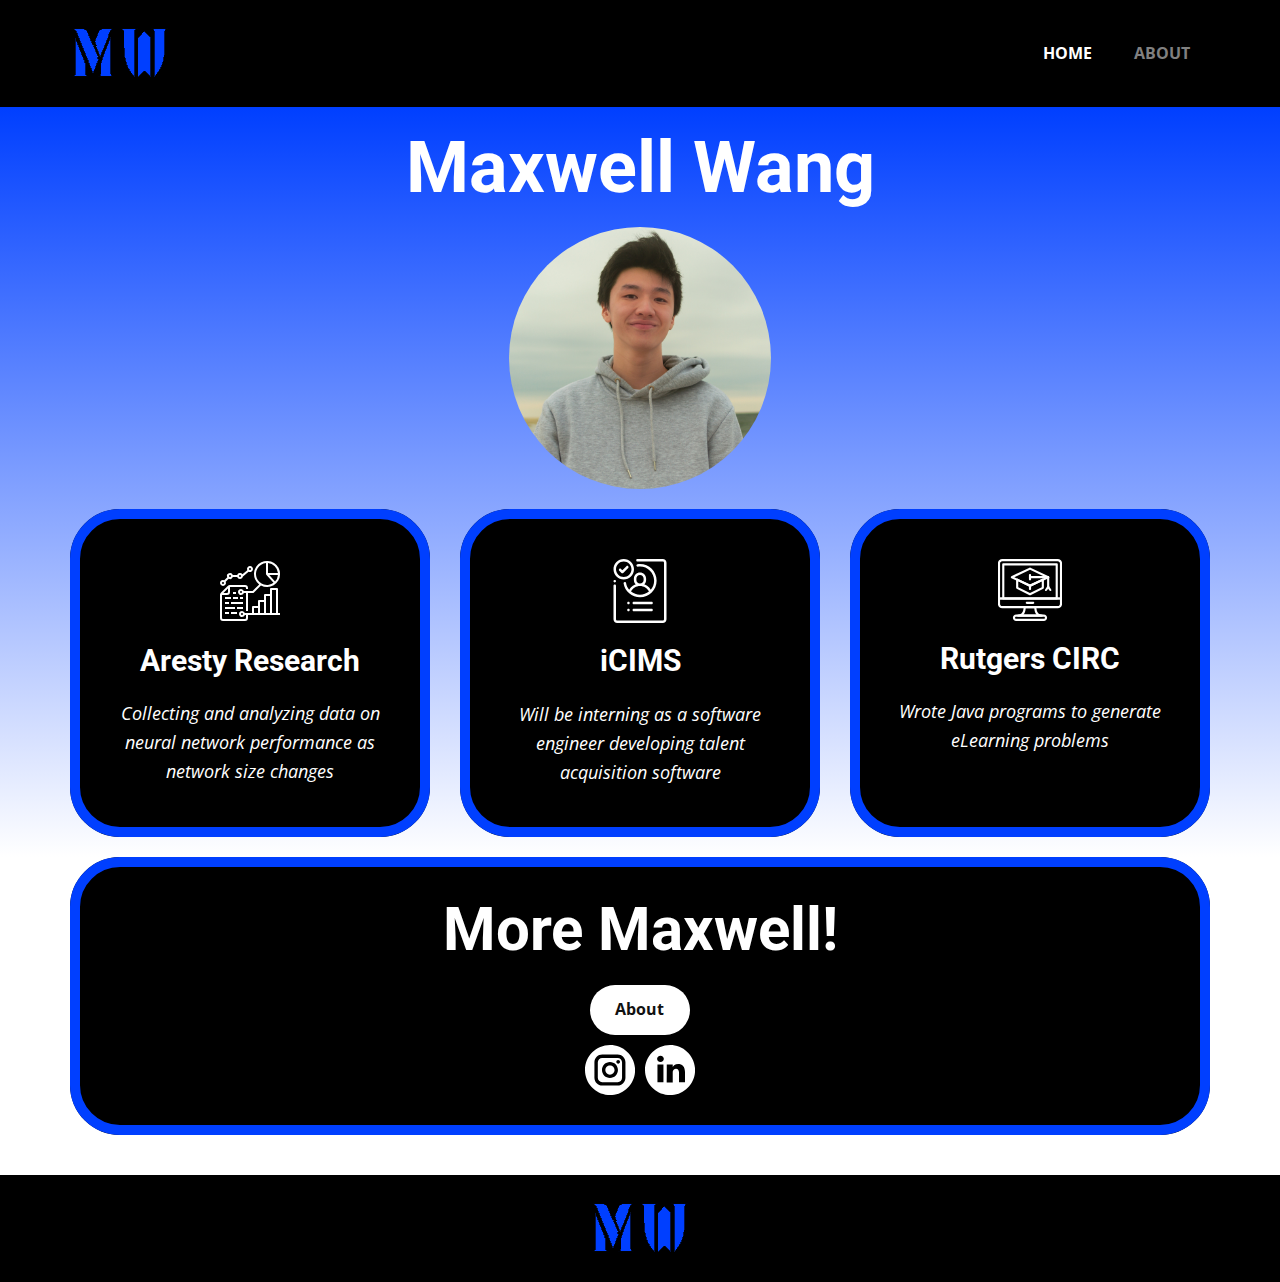
==== index.html @ 18ff1e0e "changed profile pic again" ====
<!DOCTYPE html>
<html style="font-size: 16px;">
  <head>
    <meta name="viewport" content="width=device-width, initial-scale=1.0">
    <meta charset="utf-8">
    <meta name="keywords" content="Maxwell Wang">
    <meta name="description" content="">
    <meta name="page_type" content="np-template-header-footer-from-plugin">
    <title>Maxwell Wang</title>
    <link rel="stylesheet" href="nicepage.css" media="screen">
<link rel="stylesheet" href="Maxwell-Wang.css" media="screen">
    <script class="u-script" type="text/javascript" src="jquery.js" defer=""></script>
    <script class="u-script" type="text/javascript" src="nicepage.js" defer=""></script>
    <meta name="generator" content="Nicepage 2.30.1, nicepage.com">
    <link id="u-theme-google-font" rel="stylesheet" href="https://fonts.googleapis.com/css?family=Roboto:100,100i,300,300i,400,400i,500,500i,700,700i,900,900i|Open+Sans:300,300i,400,400i,600,600i,700,700i,800,800i">
    
    
    
    <script type="application/ld+json">{
		"@context": "http://schema.org",
		"@type": "Organization",
		"name": "Site1",
		"url": "index.html"
}</script>
    <meta property="og:title" content="Maxwell Wang">
    <meta property="og:type" content="website">
    <meta name="theme-color" content="#478ac9">
    <link rel="canonical" href="index.html">
    <meta property="og:url" content="index.html">
  </head>
  <body data-home-page="Maxwell-Wang.html" data-home-page-title="Maxwell Wang" class="u-body"><header class="u-align-center-sm u-align-center-xs u-black u-clearfix u-header u-header" id="sec-0b38"><div class="u-clearfix u-sheet u-valign-middle u-sheet-1">
        <nav class="u-align-right u-menu u-menu-dropdown u-offcanvas u-menu-1">
          <div class="menu-collapse" style="font-size: 1rem; letter-spacing: 0px; text-transform: uppercase; font-weight: 700;">
            <a class="u-button-style u-custom-left-right-menu-spacing u-custom-padding-bottom u-custom-text-active-color u-custom-text-hover-color u-custom-top-bottom-menu-spacing u-nav-link u-text-custom-color-7" href="#">
              <svg class="u-svg-link" preserveAspectRatio="xMidYMin slice" viewBox="0 0 302 302" style=""><use xmlns:xlink="http://www.w3.org/1999/xlink" xlink:href="#svg-8a8f"></use></svg>
              <svg xmlns="http://www.w3.org/2000/svg" xmlns:xlink="http://www.w3.org/1999/xlink" version="1.1" id="svg-8a8f" x="0px" y="0px" viewBox="0 0 302 302" style="enable-background:new 0 0 302 302;" xml:space="preserve" class="u-svg-content"><g><rect y="36" width="302" height="30"></rect><rect y="236" width="302" height="30"></rect><rect y="136" width="302" height="30"></rect>
</g><g></g><g></g><g></g><g></g><g></g><g></g><g></g><g></g><g></g><g></g><g></g><g></g><g></g><g></g><g></g></svg>
            </a>
          </div>
          <div class="u-custom-menu u-nav-container">
            <ul class="u-nav u-spacing-2 u-unstyled u-nav-1"><li class="u-nav-item"><a class="u-button-style u-nav-link u-text-active-white u-text-custom-color-7 u-text-hover-white" href="Maxwell-Wang.html" style="padding: 10px 20px;">Home</a>
</li><li class="u-nav-item"><a class="u-button-style u-nav-link u-text-active-white u-text-custom-color-7 u-text-hover-white" style="padding: 10px 20px;" href="About.html">About</a>
</li></ul>
          </div>
          <div class="u-custom-menu u-nav-container-collapse">
            <div class="u-align-center u-black u-container-style u-inner-container-layout u-opacity u-opacity-95 u-sidenav">
              <div class="u-sidenav-overflow">
                <div class="u-menu-close"></div>
                <ul class="u-align-center u-nav u-popupmenu-items u-unstyled u-nav-2"><li class="u-nav-item"><a class="u-button-style u-nav-link" href="Maxwell-Wang.html" style="padding: 10px 20px;">Home</a>
</li><li class="u-nav-item"><a class="u-button-style u-nav-link" style="padding: 10px 20px;" href="About.html">About</a>
</li></ul>
              </div>
            </div>
            <div class="u-black u-menu-overlay u-opacity u-opacity-70"></div>
          </div>
        </nav>
        <img src="images/logo1.png" alt="" class="u-image u-image-default u-image-1" data-image-width="101" data-image-height="57" data-href="Maxwell-Wang.html" data-page-id="438501479">
      </div></header>
    <section class="u-align-center u-clearfix u-gradient u-section-1" id="carousel_89dc">
      <div class="u-clearfix u-sheet u-sheet-1">
        <h1 class="u-text u-title u-text-1">Maxwell Wang</h1>
        <div alt="" class="u-image u-image-circle u-image-1"></div>
        <div class="u-clearfix u-expanded-width u-gutter-30 u-layout-wrap u-layout-wrap-1">
          <div class="u-layout">
            <div class="u-layout-row">
              <div class="u-black u-container-style u-layout-cell u-left-cell u-radius-50 u-shape-round u-size-20 u-layout-cell-1">
                <div class="u-border-10 u-border-custom-color-1 u-container-layout u-valign-top u-container-layout-1"><span class="u-icon u-icon-circle u-text-body-alt-color u-icon-1"><svg class="u-svg-link" preserveAspectRatio="xMidYMin slice" viewBox="0 0 512 512" style=""><use xmlns:xlink="http://www.w3.org/1999/xlink" xlink:href="#svg-a44e"></use></svg><svg xmlns="http://www.w3.org/2000/svg" xmlns:xlink="http://www.w3.org/1999/xlink" version="1.1" xml:space="preserve" class="u-svg-content" viewBox="0 0 512 512" id="svg-a44e"><path d="m120 264h24v16h-24z"></path><path d="m176 304h24v16h-24z"></path><path d="m120 304h40v16h-40z"></path><path d="m56 304h48v16h-48z"></path><path d="m104 344h96v16h-96z"></path><path d="m56 344h32v16h-32z"></path><path d="m152 384h48v16h-48z"></path><path d="m56 384h80v16h-80z"></path><path d="m104 424h48v16h-48z"></path><path d="m56 424h32v16h-32z"></path><path d="m480 240a8.00008 8.00008 0 0 0 -8-8h-48a8.00008 8.00008 0 0 0 -8 8v40h-40a8.00008 8.00008 0 0 0 -8 8v40h-40a8.00008 8.00008 0 0 0 -8 8v40h-40a8.00008 8.00008 0 0 0 -8 8v48h-57.37622a24 24 0 1 0 0 16h9.37622v24a8.00917 8.00917 0 0 1 -8 8h-176a8.00917 8.00917 0 0 1 -8-8v-184h40a24.0275 24.0275 0 0 0 24-24v-40h120a8.00917 8.00917 0 0 1 8 8v8h16v-8a24.0275 24.0275 0 0 0 -24-24h-121.37305a23.84385 23.84385 0 0 0 -16.9707 7.02979l-54.62695 54.627a23.84254 23.84254 0 0 0 -7.0293 16.97065v185.37256a24.0275 24.0275 0 0 0 24 24h176a24.0275 24.0275 0 0 0 24-24v-24h256v-16h-16zm-400-4.686v28.686a8.00917 8.00917 0 0 1 -8 8h-28.686zm112 212.686a8 8 0 1 1 8-8 8.00917 8.00917 0 0 1 -8 8zm96-56h32v40h-32zm48-48h32v88h-32zm48-48h32v136h-32zm48 136v-184h32v184z"></path><path d="m40 216a23.99448 23.99448 0 0 0 21.65479-34.3407l24.00439-24.00464a23.9887 23.9887 0 0 0 32.9646-13.65466h34.75244a23.99529 23.99529 0 0 0 46.29028-4.03479l45.179-38.72473a24.00054 24.00054 0 1 0 -10.88281-11.745l-38.27324 32.80552a23.98335 23.98335 0 0 0 -42.31323 5.699h-34.75244a23.99718 23.99718 0 1 0 -44.27857 18.3407l-24.00439 24.00464a23.99872 23.99872 0 1 0 -10.34082 45.65466zm216-144a8 8 0 1 1 -8 8 8.00917 8.00917 0 0 1 8-8zm-80 56a8 8 0 1 1 -8 8 8.00917 8.00917 0 0 1 8-8zm-80 0a8 8 0 1 1 -8 8 8.00917 8.00917 0 0 1 8-8zm-56 56a8 8 0 1 1 -8 8 8.00917 8.00917 0 0 1 8-8z"></path><path d="m329.56543 203.12067-52.87891 52.87933h-70.06274a24 24 0 1 0 0 16h17.37622v144h16v-144h40a8.00076 8.00076 0 0 0 5.65723-2.34326l57.73777-57.73774a104.28417 104.28417 0 1 0 -13.82959-8.79828zm-145.56543 68.87933a8 8 0 1 1 8-8 8.00917 8.00917 0 0 1 -8 8zm272.17041-91.85022-46.35547-52.14978h69.81738a87.7058 87.7058 0 0 1 -23.46191 52.14978zm23.46191-68.14978h-79.63232v-79.63251a88.14413 88.14413 0 0 1 79.63232 79.63251zm-95.63232-79.63251v87.63251a7.95881 7.95881 0 0 0 2.02734 5.30908l-.00683.00586 58.19726 65.47211a87.98307 87.98307 0 1 1 -60.21777-158.41956z"></path></svg></span>
                  <h3 class="u-align-center u-text u-text-body-alt-color u-text-2">Aresty Research</h3>
                  <p class="u-align-center u-text u-text-body-alt-color u-text-3">Collecting and analyzing data on neural network performance as network size changes</p>
                </div>
              </div>
              <div class="u-black u-container-style u-layout-cell u-radius-50 u-shape-round u-size-20 u-layout-cell-2">
                <div class="u-border-10 u-border-custom-color-1 u-container-layout u-valign-top u-container-layout-2"><span class="u-icon u-icon-circle u-icon-2"><svg class="u-svg-link" preserveAspectRatio="xMidYMin slice" viewBox="0 0 512 512" style=""><use xmlns:xlink="http://www.w3.org/1999/xlink" xlink:href="#svg-0026"></use></svg><svg xmlns="http://www.w3.org/2000/svg" xmlns:xlink="http://www.w3.org/1999/xlink" version="1.1" xml:space="preserve" class="u-svg-content" viewBox="0 0 512 512" x="0px" y="0px" id="svg-0026" style="enable-background:new 0 0 512 512;"><g><g><path d="M61.069,169.93C59.21,168.069,56.63,167,54,167s-5.209,1.07-7.07,2.93C45.069,171.79,44,174.37,44,177    s1.069,5.21,2.93,7.069C48.79,185.93,51.37,187,54,187s5.21-1.07,7.069-2.931C62.93,182.21,64,179.63,64,177    S62.93,171.79,61.069,169.93z"></path>
</g>
</g><g><g><path d="M438,0H235.667c-5.522,0-10,4.478-10,10s4.478,10,10,10H438c5.514,0,10,4.486,10,10v452c0,5.514-4.486,10-10,10H74    c-5.514,0-10-4.486-10-10V214.333c0-5.522-4.478-10-10-10s-10,4.478-10,10V482c0,16.542,13.458,30,30,30h364    c16.542,0,30-13.458,30-30V30C468,13.458,454.542,0,438,0z"></path>
</g>
</g><g><g><path d="M256,40c-6.804,0-13.642,0.52-20.324,1.544c-5.459,0.838-9.206,5.941-8.369,11.4c0.837,5.459,5.943,9.201,11.4,8.369    C244.39,60.441,250.208,60,256,60c62.309,0,113.001,50.692,113.001,113.001c0,27.67-10.002,53.043-26.574,72.71    c-7.333-12.61-17.349-23.487-29.506-31.924c-7.095-4.924-14.718-8.854-22.698-11.763c9.108-8.903,14.777-21.31,14.777-35.022    v-9.75c0-27.02-21.981-49.001-49-49.001c-27.019,0-49,21.981-49,49.001v9.75c0,13.712,5.668,26.119,14.777,35.022    c-7.979,2.909-15.602,6.839-22.698,11.763c-12.215,8.478-22.271,19.416-29.613,32.102c-12.627-15.005-21.453-33.461-24.906-54.05    c-0.913-5.445-6.074-9.119-11.516-8.208c-5.447,0.913-9.122,6.069-8.209,11.516c5.142,30.66,21.059,58.724,44.82,79.021    c24.031,20.529,54.696,31.835,86.344,31.835c73.337,0,133.001-59.664,133.001-133.001S329.337,40,256,40z M227,157.251    c0-15.991,13.01-29.001,29-29.001s29,13.01,29,29.001v9.75c0,15.99-13.01,29-29,29s-29-13.01-29-29V157.251z M256,286.002    c-27.074,0-52.104-9.454-71.694-25.482c13.428-27.252,40.879-44.519,71.694-44.519c30.751,0,58.15,17.196,71.608,44.349    C308.101,276.371,283.154,286.002,256,286.002z"></path>
</g>
</g><g><g><path d="M348.357,398.002h-142c-5.522,0-10,4.478-10,10c0,5.522,4.478,10,10,10h142c5.523,0,10-4.478,10-10    C358.357,402.48,353.879,398.002,348.357,398.002z"></path>
</g>
</g><g><g><path d="M170.71,344.93c-1.86-1.861-4.44-2.93-7.07-2.93s-5.21,1.07-7.07,2.93s-2.93,4.44-2.93,7.07    c0,2.639,1.071,5.21,2.93,7.069c1.86,1.861,4.44,2.931,7.07,2.931s5.21-1.07,7.07-2.931c1.87-1.859,2.93-4.439,2.93-7.069    S172.58,346.79,170.71,344.93z"></path>
</g>
</g><g><g><path d="M170.71,400.93c-1.86-1.861-4.43-2.93-7.07-2.93c-2.63,0-5.21,1.07-7.07,2.93s-2.93,4.44-2.93,7.07    c0,2.639,1.071,5.21,2.93,7.069c1.86,1.861,4.44,2.931,7.07,2.931s5.21-1.07,7.07-2.931c1.87-1.859,2.93-4.429,2.93-7.069    C173.64,405.37,172.58,402.79,170.71,400.93z"></path>
</g>
</g><g><g><path d="M348.357,342.002h-142c-5.522,0-10,4.478-10,10c0,5.522,4.478,10,10,10h142c5.523,0,10-4.478,10-10    C358.357,346.48,353.879,342.002,348.357,342.002z"></path>
</g>
</g><g><g><path d="M161.626,57.629c-3.907-3.904-10.237-3.904-14.143,0l-32.566,32.566l-11.129-11.129c-3.907-3.904-10.237-3.904-14.143,0    c-3.905,3.906-3.905,10.238,0,14.143l18.2,18.2c1.953,1.952,4.511,2.929,7.071,2.929s5.118-0.977,7.072-2.928l39.638-39.638    C165.531,67.866,165.531,61.534,161.626,57.629z"></path>
</g>
</g><g><g><path d="M126,0C80.785,0,44,36.785,44,82c0,45.215,36.785,82,82,82c45.215,0,82-36.785,82-82C208,36.785,171.215,0,126,0z     M126,144c-34.187,0-62-27.813-62-62s27.813-62,62-62s62,27.813,62,62S160.187,144,126,144z"></path>
</g>
</g></svg></span>
                  <h3 class="u-align-center u-text u-text-body-alt-color u-text-4">iCIMS</h3>
                  <p class="u-align-center u-text u-text-body-alt-color u-text-5">Will be interning as a software engineer developing talent acquisition software</p>
                </div>
              </div>
              <div class="u-align-center u-black u-container-style u-layout-cell u-radius-50 u-right-cell u-shape-round u-size-20 u-layout-cell-3">
                <div class="u-border-10 u-border-custom-color-1 u-container-layout u-valign-top u-container-layout-3"><span class="u-icon u-icon-circle u-icon-3"><svg class="u-svg-link" preserveAspectRatio="xMidYMin slice" viewBox="0 0 60 58" style=""><use xmlns:xlink="http://www.w3.org/1999/xlink" xlink:href="#svg-484a"></use></svg><svg xmlns="http://www.w3.org/2000/svg" xmlns:xlink="http://www.w3.org/1999/xlink" version="1.1" xml:space="preserve" class="u-svg-content" viewBox="0 0 60 58" id="svg-484a"><path d="m30 26c-.146 0-.291-.032-.426-.095l-17-8c-.35-.165-.574-.518-.574-.905s.224-.74.574-.905l17-8c.27-.127.582-.127.852 0l17 8c.35.165.574.518.574.905s-.224.74-.574.905l-17 8c-.135.063-.28.095-.426.095zm-14.651-9 14.651 6.895 14.651-6.895-14.651-6.895z"></path><path d="m30 34c-.153 0-.307-.035-.447-.105l-12-6c-.339-.17-.553-.516-.553-.895v-7.647c0-.342.175-.661.464-.844.289-.184.652-.205.961-.061l11.575 5.447 11.574-5.447c.31-.145.673-.123.961.061.29.183.465.502.465.844v7.647c0 .379-.214.725-.553.895l-12 6c-.14.07-.294.105-.447.105zm-11-7.618 11 5.5 11-5.5v-5.453l-10.574 4.976c-.27.127-.582.127-.852 0l-10.574-4.976z"></path><path d="m47 18h-17c-.552 0-1-.448-1-1s.448-1 1-1h17c.552 0 1 .448 1 1s-.448 1-1 1z"></path><path d="m47 27c-.552 0-1-.448-1-1v-9c0-.552.448-1 1-1s1 .448 1 1v9c0 .552-.448 1-1 1z"></path><path d="m30 20c-.552 0-1-.448-1-1v-4c0-.552.448-1 1-1s1 .448 1 1v4c0 .552-.448 1-1 1z"></path><path d="m44.999 30c-.19 0-.383-.054-.554-.168-.459-.306-.583-.927-.277-1.387l2-3c.306-.46.926-.585 1.387-.277.459.306.583.927.277 1.387l-2 3c-.193.289-.51.445-.833.445z"></path><path d="m49.001 30c-.323 0-.64-.156-.833-.445l-2-3c-.306-.459-.182-1.081.277-1.387.459-.308 1.08-.183 1.387.277l2 3c.306.459.182 1.081-.277 1.387-.171.114-.364.168-.554.168z"></path><path d="m30 29c-.552 0-1-.448-1-1v-3c0-.552.448-1 1-1s1 .448 1 1v3c0 .552-.448 1-1 1z"></path><path d="m59 38h-58c-.552 0-1-.448-1-1v-32.999c0-2.206 1.795-4.001 4.001-4.001h51.998c2.206 0 4.001 1.795 4.001 4.001v32.999c0 .552-.448 1-1 1zm-57-2h56v-31.999c0-1.104-.897-2.001-2.001-2.001h-51.998c-1.104 0-2.001.897-2.001 2.001z"></path><path d="m55.999 46h-51.998c-2.206 0-4.001-1.795-4.001-4.001v-4.999c0-.552.448-1 1-1h58c.552 0 1 .448 1 1v4.999c0 2.206-1.795 4.001-4.001 4.001zm-53.999-8v3.999c0 1.104.897 2.001 2.001 2.001h51.998c1.104 0 2.001-.897 2.001-2.001v-3.999z"></path><path d="m33 42h-6c-.552 0-1-.448-1-1s.448-1 1-1h6c.552 0 1 .448 1 1s-.448 1-1 1z"></path><path d="m55 38h-50c-.552 0-1-.448-1-1v-32c0-.552.448-1 1-1h50c.552 0 1 .448 1 1v32c0 .552-.448 1-1 1zm-49-2h48v-30h-48z"></path><path d="m43 58h-26c-1.654 0-3-1.346-3-3s1.346-3 3-3h26c1.654 0 3 1.346 3 3s-1.346 3-3 3zm-26-4c-.551 0-1 .449-1 1s.449 1 1 1h26c.551 0 1-.449 1-1s-.449-1-1-1z"></path><path d="m41 54h-22c-.552 0-1-.448-1-1s.448-1 1-1c3.318 0 5-2.355 5-7 0-.552.448-1 1-1h10c.552 0 1 .448 1 1 0 4.645 1.682 7 5 7 .552 0 1 .448 1 1s-.448 1-1 1zm-17.129-2h12.259c-1.232-1.364-1.957-3.395-2.102-6h-8.055c-.146 2.605-.87 4.636-2.102 6z"></path></svg></span>
                  <h3 class="u-text u-text-body-alt-color u-text-6">Rutgers CIRC</h3>
                  <p class="u-text u-text-body-alt-color u-text-7">Wrote Java programs to generate eLearning problems</p>
                </div>
              </div>
            </div>
          </div>
        </div>
      </div>
    </section>
    <section class="u-clearfix u-white u-section-2" id="sec-274b">
      <div class="u-clearfix u-sheet u-valign-top u-sheet-1">
        <div class="u-clearfix u-expanded-width u-gutter-30 u-layout-wrap u-layout-wrap-1">
          <div class="u-gutter-0 u-layout">
            <div class="u-layout-row">
              <div class="u-align-left u-black u-container-style u-layout-cell u-radius-50 u-shape-round u-size-60 u-layout-cell-1">
                <div class="u-border-10 u-border-custom-color-1 u-container-layout u-valign-top u-container-layout-1">
                  <h2 class="u-align-center u-text u-text-1">More Maxwell!</h2>
                  <a href="About.html" data-page-id="236525117" class="u-btn u-btn-round u-button-style u-radius-50 u-white u-btn-1">About</a>
                  <div class="u-social-icons u-spacing-10 u-social-icons-1">
                    <a class="u-social-url" target="_blank" href="https://www.instagram.com/maxwellwangg/"><span class="u-icon u-icon-circle u-social-instagram u-social-type-fill u-icon-1"><svg class="u-svg-link" preserveAspectRatio="xMidYMin slice" viewBox="0 0 112 112" style=""><use xmlns:xlink="http://www.w3.org/1999/xlink" xlink:href="#svg-c0c2"></use></svg><svg xmlns="http://www.w3.org/2000/svg" xmlns:xlink="http://www.w3.org/1999/xlink" version="1.1" xml:space="preserve" class="u-svg-content" viewBox="0 0 112 112" x="0px" y="0px" id="svg-c0c2"><path d="M56.1,0C25.1,0,0,25.1,0,56.1c0,31,25.1,56.1,56.1,56.1c31,0,56.1-25.1,56.1-56.1C112.2,25.1,87.1,0,56.1,0z M90.6,73.4c0,9.6-7.8,17.5-17.5,17.5H38.6c-9.6,0-17.5-7.9-17.5-17.6V38.8c0-9.6,7.8-17.5,17.5-17.5h34.5c9.6,0,17.5,7.8,17.5,17.5 V73.4z"></path><path d="M73.1,28.9H38.6c-5.4,0-9.9,4.4-9.9,9.9v34.5c0,5.4,4.4,9.9,9.9,9.9h34.5c5.4,0,9.9-4.4,9.9-9.9V38.8 C83,33.4,78.6,28.9,73.1,28.9z M55.9,74C46,74,38,66,38,56.1c0-9.9,8-17.9,17.9-17.9c9.9,0,17.9,8,17.9,17.9 C73.8,66,65.8,74,55.9,74z M74.3,41.9c-2.3,0-4.2-1.9-4.2-4.2s1.9-4.2,4.2-4.2c2.3,0,4.2,1.9,4.2,4.2S76.6,41.9,74.3,41.9z"></path><path d="M55.9,45.8c-5.7,0-10.4,4.6-10.3,10.3c0,5.7,4.6,10.3,10.3,10.3s10.3-4.6,10.3-10.3 C66.2,50.4,61.6,45.8,55.9,45.8z"></path></svg></span>
                    </a>
                    <a class="u-social-url" target="_blank" href="https://linkedin.com/in/maxwell-wang-438b10191/"><span class="u-icon u-icon-circle u-social-linkedin u-social-type-fill u-icon-2"><svg class="u-svg-link" preserveAspectRatio="xMidYMin slice" viewBox="0 0 112 112" style=""><use xmlns:xlink="http://www.w3.org/1999/xlink" xlink:href="#svg-b2bc"></use></svg><svg xmlns="http://www.w3.org/2000/svg" xmlns:xlink="http://www.w3.org/1999/xlink" version="1.1" xml:space="preserve" class="u-svg-content" viewBox="0 0 112 112" x="0px" y="0px" id="svg-b2bc"><path d="M62.1,49.3v-0.1C62.1,49.2,62,49.2,62.1,49.3L62.1,49.3z"></path><path d="M56.1,0C25.1,0,0,25.1,0,56.1s25.1,56.1,56.1,56.1c31,0,56.1-25.1,56.1-56.1S87.1,0,56.1,0z M41.3,83.7H27.9 V43.4h13.4V83.7z M34.6,37.9L34.6,37.9c-4.6,0-7.5-3.1-7.5-7c0-4,3-7,7.6-7c4.6,0,7.4,3,7.5,7C42.2,34.8,39.2,37.9,34.6,37.9z M89.6,83.7H76.2V62.2c0-5.4-1.9-9.1-6.8-9.1c-3.7,0-5.9,2.5-6.9,4.9c-0.4,0.9-0.4,2.1-0.4,3.3v22.5H48.7c0,0,0.2-36.5,0-40.3h13.4 v5.7c1.8-2.7,5-6.7,12.1-6.7c8.8,0,15.4,5.8,15.4,18.1V83.7z"></path></svg></span>
                    </a>
                  </div>
                </div>
              </div>
            </div>
          </div>
        </div>
      </div>
    </section>
    
    
    <footer class="u-black u-clearfix u-footer u-footer" id="sec-23fc"><div class="u-clearfix u-sheet u-valign-middle u-sheet-1">
        <img src="images/logo1.png" alt="" class="u-align-center u-image u-image-default u-image-1" data-image-width="101" data-image-height="57" data-href="Maxwell-Wang.html" data-page-id="438501479">
      </div></footer>
  </body>
</html>
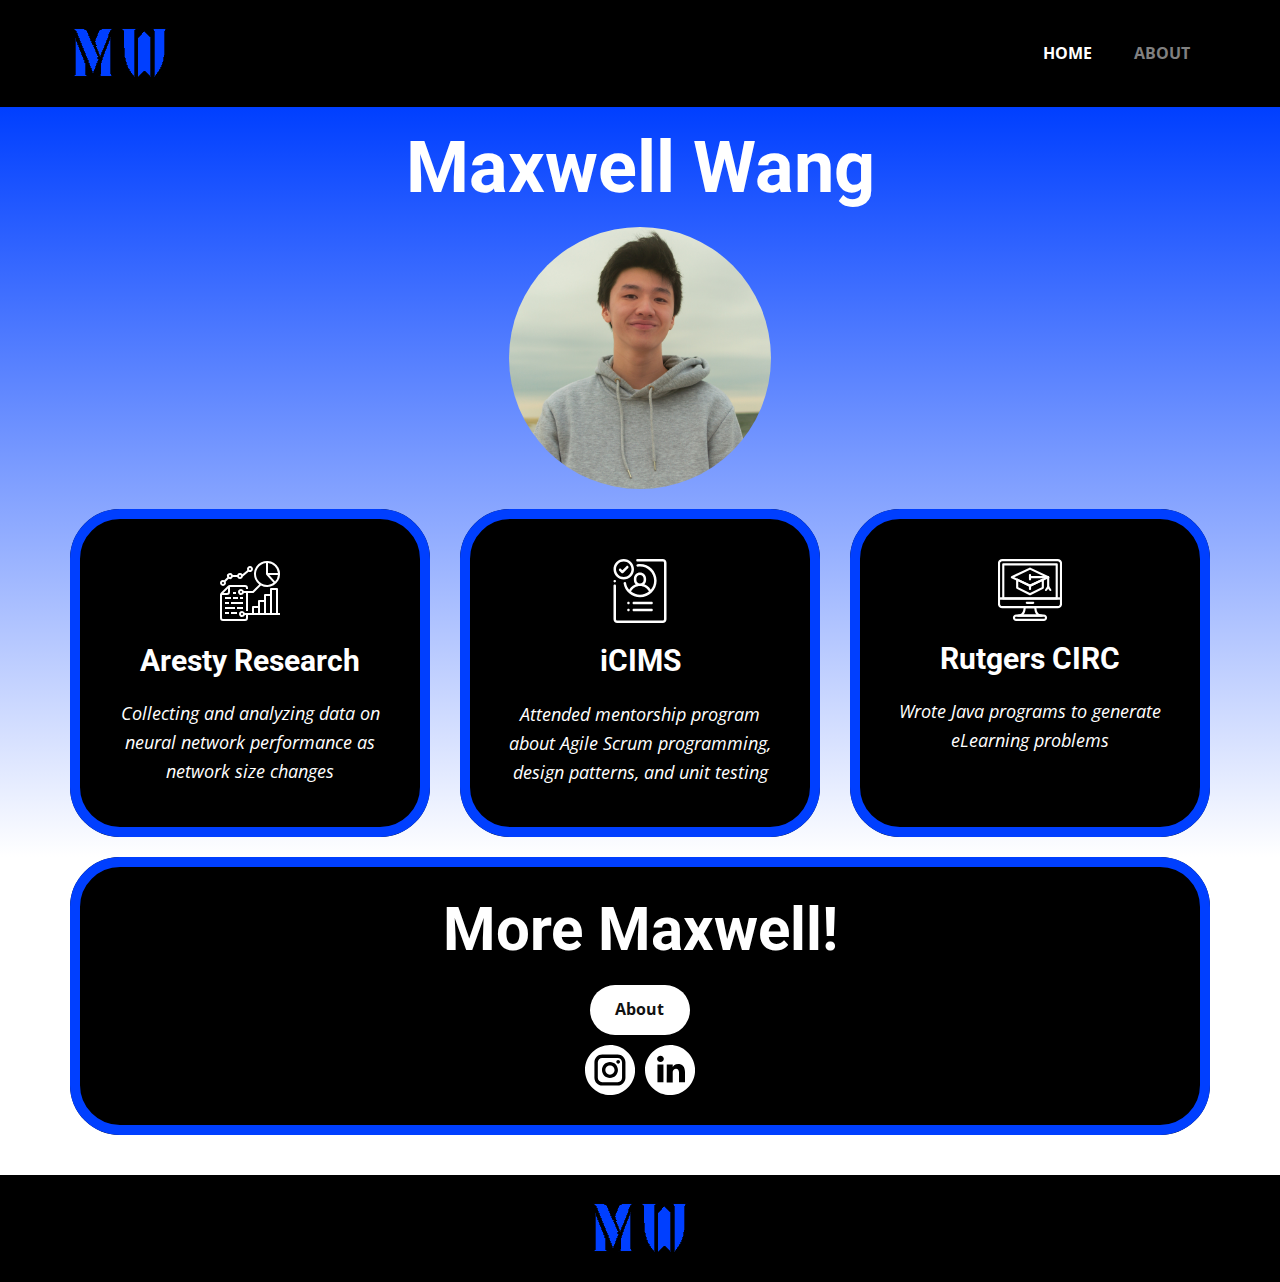
==== commit 5e2bf58f: "icims internship cancelled again Sadge" ====
--- a/index.html
+++ b/index.html
@@ -90,7 +90,7 @@
 </g>
 </g></svg></span>
                   <h3 class="u-align-center u-text u-text-body-alt-color u-text-4">iCIMS</h3>
-                  <p class="u-align-center u-text u-text-body-alt-color u-text-5">Will be interning as a software engineer developing talent acquisition software</p>
+                  <p class="u-align-center u-text u-text-body-alt-color u-text-5">Attended mentorship program about Agile Scrum programming, design patterns, and unit testing</p>
                 </div>
               </div>
               <div class="u-align-center u-black u-container-style u-layout-cell u-radius-50 u-right-cell u-shape-round u-size-20 u-layout-cell-3">
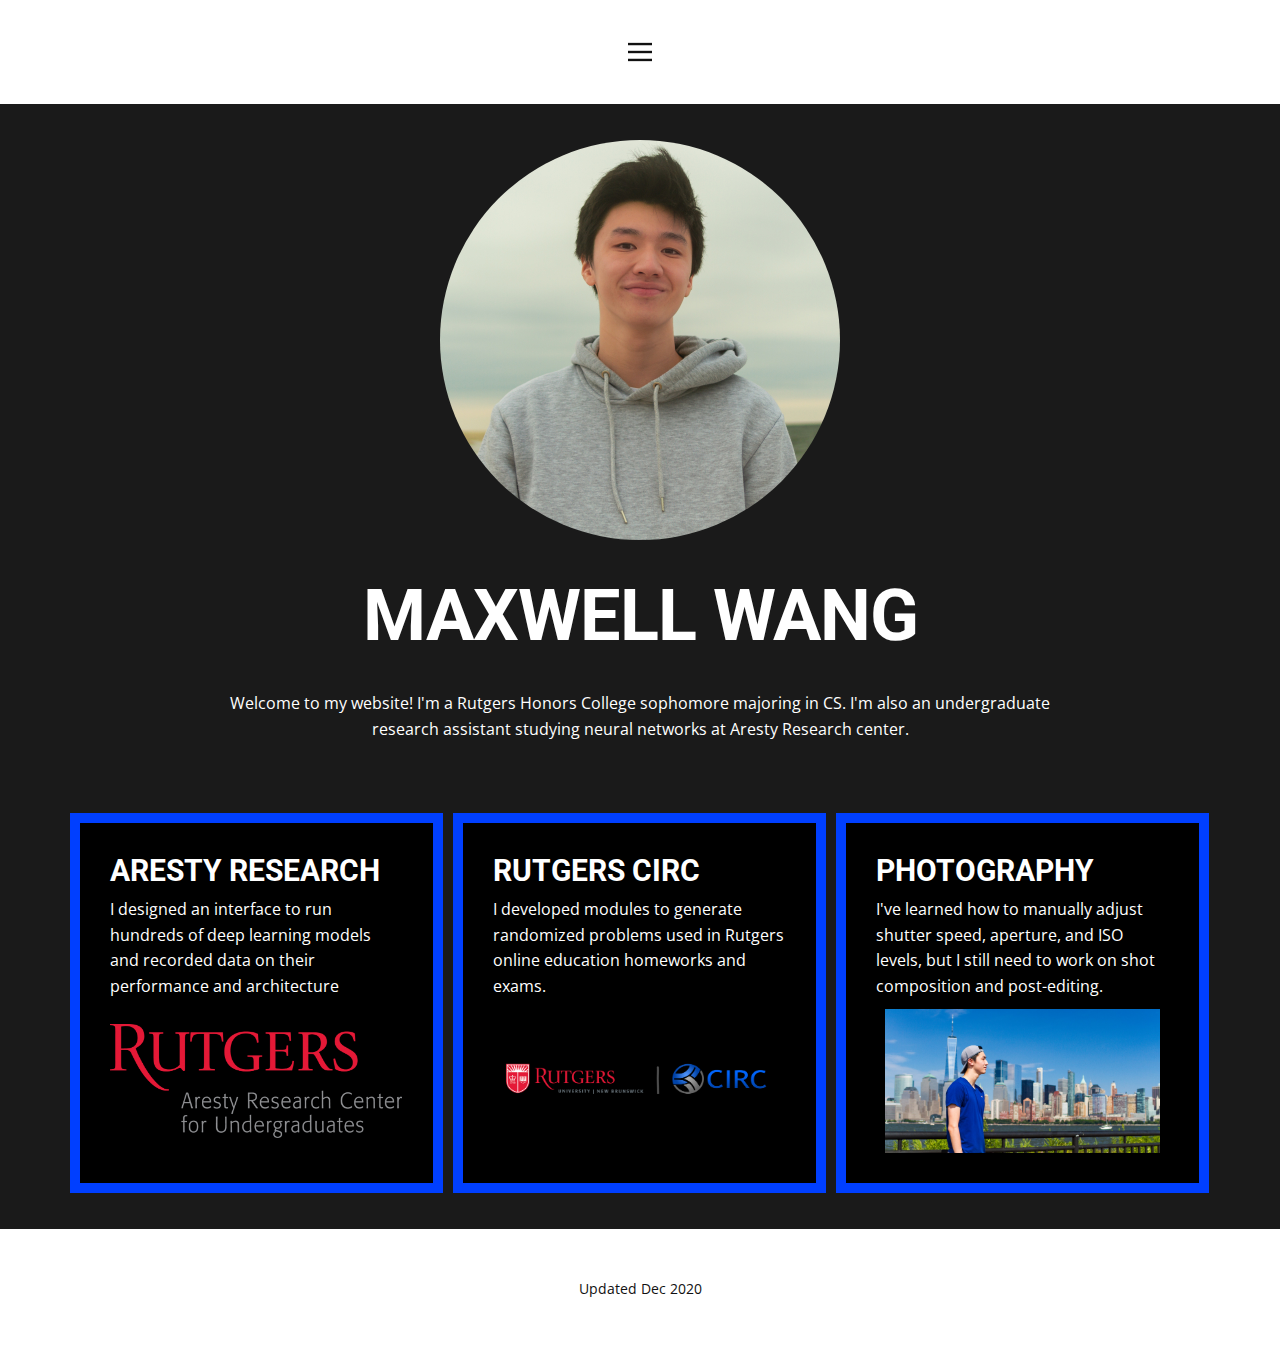
==== commit 1f3b5728: "minimalist" ====
--- a/index.html
+++ b/index.html
@@ -3,7 +3,7 @@
   <head>
     <meta name="viewport" content="width=device-width, initial-scale=1.0">
     <meta charset="utf-8">
-    <meta name="keywords" content="Maxwell Wang">
+    <meta name="keywords" content="Maxwell Wang, Computer Science">
     <meta name="description" content="">
     <meta name="page_type" content="np-template-header-footer-from-plugin">
     <title>Maxwell Wang</title>
@@ -11,7 +11,7 @@
 <link rel="stylesheet" href="Maxwell-Wang.css" media="screen">
     <script class="u-script" type="text/javascript" src="jquery.js" defer=""></script>
     <script class="u-script" type="text/javascript" src="nicepage.js" defer=""></script>
-    <meta name="generator" content="Nicepage 2.30.1, nicepage.com">
+    <meta name="generator" content="Nicepage 3.1.3, nicepage.com">
     <link id="u-theme-google-font" rel="stylesheet" href="https://fonts.googleapis.com/css?family=Roboto:100,100i,300,300i,400,400i,500,500i,700,700i,900,900i|Open+Sans:300,300i,400,400i,600,600i,700,700i,800,800i">
     
     
@@ -19,27 +19,26 @@
     <script type="application/ld+json">{
 		"@context": "http://schema.org",
 		"@type": "Organization",
-		"name": "Site1",
+		"name": "Maxwell",
 		"url": "index.html"
 }</script>
     <meta property="og:title" content="Maxwell Wang">
     <meta property="og:type" content="website">
-    <meta name="theme-color" content="#478ac9">
+    <meta name="theme-color" content="#0cbcf5">
     <link rel="canonical" href="index.html">
     <meta property="og:url" content="index.html">
   </head>
-  <body data-home-page="Maxwell-Wang.html" data-home-page-title="Maxwell Wang" class="u-body"><header class="u-align-center-sm u-align-center-xs u-black u-clearfix u-header u-header" id="sec-0b38"><div class="u-clearfix u-sheet u-valign-middle u-sheet-1">
-        <nav class="u-align-right u-menu u-menu-dropdown u-offcanvas u-menu-1">
-          <div class="menu-collapse" style="font-size: 1rem; letter-spacing: 0px; text-transform: uppercase; font-weight: 700;">
-            <a class="u-button-style u-custom-left-right-menu-spacing u-custom-padding-bottom u-custom-text-active-color u-custom-text-hover-color u-custom-top-bottom-menu-spacing u-nav-link u-text-custom-color-7" href="#">
-              <svg class="u-svg-link" preserveAspectRatio="xMidYMin slice" viewBox="0 0 302 302" style=""><use xmlns:xlink="http://www.w3.org/1999/xlink" xlink:href="#svg-8a8f"></use></svg>
-              <svg xmlns="http://www.w3.org/2000/svg" xmlns:xlink="http://www.w3.org/1999/xlink" version="1.1" id="svg-8a8f" x="0px" y="0px" viewBox="0 0 302 302" style="enable-background:new 0 0 302 302;" xml:space="preserve" class="u-svg-content"><g><rect y="36" width="302" height="30"></rect><rect y="236" width="302" height="30"></rect><rect y="136" width="302" height="30"></rect>
+  <body data-home-page="Maxwell-Wang.html" data-home-page-title="Maxwell Wang" class="u-body"><header class="u-clearfix u-header u-header" id="sec-c15c"><div class="u-clearfix u-sheet u-valign-middle u-sheet-1">
+        <nav class="u-align-left u-menu u-menu-dropdown u-nav-spacing-25 u-offcanvas u-offcanvas-shift u-menu-1" data-responsive-from="XL">
+          <div class="menu-collapse">
+            <a class="u-button-style u-nav-link" href="#" style="font-size: calc(1em + 8px);">
+              <svg class="u-svg-link" preserveAspectRatio="xMidYMin slice" viewBox="0 0 302 302" style=""><use xmlns:xlink="http://www.w3.org/1999/xlink" xlink:href="#svg-7b92"></use></svg>
+              <svg xmlns="http://www.w3.org/2000/svg" xmlns:xlink="http://www.w3.org/1999/xlink" version="1.1" id="svg-7b92" x="0px" y="0px" viewBox="0 0 302 302" style="enable-background:new 0 0 302 302;" xml:space="preserve" class="u-svg-content"><g><rect y="36" width="302" height="30"></rect><rect y="236" width="302" height="30"></rect><rect y="136" width="302" height="30"></rect>
 </g><g></g><g></g><g></g><g></g><g></g><g></g><g></g><g></g><g></g><g></g><g></g><g></g><g></g><g></g><g></g></svg>
             </a>
           </div>
           <div class="u-custom-menu u-nav-container">
-            <ul class="u-nav u-spacing-2 u-unstyled u-nav-1"><li class="u-nav-item"><a class="u-button-style u-nav-link u-text-active-white u-text-custom-color-7 u-text-hover-white" href="Maxwell-Wang.html" style="padding: 10px 20px;">Home</a>
-</li><li class="u-nav-item"><a class="u-button-style u-nav-link u-text-active-white u-text-custom-color-7 u-text-hover-white" style="padding: 10px 20px;" href="About.html">About</a>
+            <ul class="u-nav u-spacing-2 u-unstyled u-nav-1"><li class="u-nav-item"><a class="u-active-black u-border-10 u-border-custom-color-1 u-button-style u-hover-black u-nav-link u-text-active-white u-text-grey-90 u-text-hover-white" href="Maxwell-Wang.html" style="padding: 10px 20px;">Home</a>
 </li></ul>
           </div>
           <div class="u-custom-menu u-nav-container-collapse">
@@ -47,80 +46,43 @@
               <div class="u-sidenav-overflow">
                 <div class="u-menu-close"></div>
                 <ul class="u-align-center u-nav u-popupmenu-items u-unstyled u-nav-2"><li class="u-nav-item"><a class="u-button-style u-nav-link" href="Maxwell-Wang.html" style="padding: 10px 20px;">Home</a>
-</li><li class="u-nav-item"><a class="u-button-style u-nav-link" style="padding: 10px 20px;" href="About.html">About</a>
 </li></ul>
               </div>
             </div>
             <div class="u-black u-menu-overlay u-opacity u-opacity-70"></div>
           </div>
         </nav>
-        <img src="images/logo1.png" alt="" class="u-image u-image-default u-image-1" data-image-width="101" data-image-height="57" data-href="Maxwell-Wang.html" data-page-id="438501479">
       </div></header>
-    <section class="u-align-center u-clearfix u-gradient u-section-1" id="carousel_89dc">
+    <section class="u-align-center u-clearfix u-grey-90 u-section-1" id="sec-17b4">
       <div class="u-clearfix u-sheet u-sheet-1">
-        <h1 class="u-text u-title u-text-1">Maxwell Wang</h1>
-        <div alt="" class="u-image u-image-circle u-image-1"></div>
-        <div class="u-clearfix u-expanded-width u-gutter-30 u-layout-wrap u-layout-wrap-1">
-          <div class="u-layout">
-            <div class="u-layout-row">
-              <div class="u-black u-container-style u-layout-cell u-left-cell u-radius-50 u-shape-round u-size-20 u-layout-cell-1">
-                <div class="u-border-10 u-border-custom-color-1 u-container-layout u-valign-top u-container-layout-1"><span class="u-icon u-icon-circle u-text-body-alt-color u-icon-1"><svg class="u-svg-link" preserveAspectRatio="xMidYMin slice" viewBox="0 0 512 512" style=""><use xmlns:xlink="http://www.w3.org/1999/xlink" xlink:href="#svg-a44e"></use></svg><svg xmlns="http://www.w3.org/2000/svg" xmlns:xlink="http://www.w3.org/1999/xlink" version="1.1" xml:space="preserve" class="u-svg-content" viewBox="0 0 512 512" id="svg-a44e"><path d="m120 264h24v16h-24z"></path><path d="m176 304h24v16h-24z"></path><path d="m120 304h40v16h-40z"></path><path d="m56 304h48v16h-48z"></path><path d="m104 344h96v16h-96z"></path><path d="m56 344h32v16h-32z"></path><path d="m152 384h48v16h-48z"></path><path d="m56 384h80v16h-80z"></path><path d="m104 424h48v16h-48z"></path><path d="m56 424h32v16h-32z"></path><path d="m480 240a8.00008 8.00008 0 0 0 -8-8h-48a8.00008 8.00008 0 0 0 -8 8v40h-40a8.00008 8.00008 0 0 0 -8 8v40h-40a8.00008 8.00008 0 0 0 -8 8v40h-40a8.00008 8.00008 0 0 0 -8 8v48h-57.37622a24 24 0 1 0 0 16h9.37622v24a8.00917 8.00917 0 0 1 -8 8h-176a8.00917 8.00917 0 0 1 -8-8v-184h40a24.0275 24.0275 0 0 0 24-24v-40h120a8.00917 8.00917 0 0 1 8 8v8h16v-8a24.0275 24.0275 0 0 0 -24-24h-121.37305a23.84385 23.84385 0 0 0 -16.9707 7.02979l-54.62695 54.627a23.84254 23.84254 0 0 0 -7.0293 16.97065v185.37256a24.0275 24.0275 0 0 0 24 24h176a24.0275 24.0275 0 0 0 24-24v-24h256v-16h-16zm-400-4.686v28.686a8.00917 8.00917 0 0 1 -8 8h-28.686zm112 212.686a8 8 0 1 1 8-8 8.00917 8.00917 0 0 1 -8 8zm96-56h32v40h-32zm48-48h32v88h-32zm48-48h32v136h-32zm48 136v-184h32v184z"></path><path d="m40 216a23.99448 23.99448 0 0 0 21.65479-34.3407l24.00439-24.00464a23.9887 23.9887 0 0 0 32.9646-13.65466h34.75244a23.99529 23.99529 0 0 0 46.29028-4.03479l45.179-38.72473a24.00054 24.00054 0 1 0 -10.88281-11.745l-38.27324 32.80552a23.98335 23.98335 0 0 0 -42.31323 5.699h-34.75244a23.99718 23.99718 0 1 0 -44.27857 18.3407l-24.00439 24.00464a23.99872 23.99872 0 1 0 -10.34082 45.65466zm216-144a8 8 0 1 1 -8 8 8.00917 8.00917 0 0 1 8-8zm-80 56a8 8 0 1 1 -8 8 8.00917 8.00917 0 0 1 8-8zm-80 0a8 8 0 1 1 -8 8 8.00917 8.00917 0 0 1 8-8zm-56 56a8 8 0 1 1 -8 8 8.00917 8.00917 0 0 1 8-8z"></path><path d="m329.56543 203.12067-52.87891 52.87933h-70.06274a24 24 0 1 0 0 16h17.37622v144h16v-144h40a8.00076 8.00076 0 0 0 5.65723-2.34326l57.73777-57.73774a104.28417 104.28417 0 1 0 -13.82959-8.79828zm-145.56543 68.87933a8 8 0 1 1 8-8 8.00917 8.00917 0 0 1 -8 8zm272.17041-91.85022-46.35547-52.14978h69.81738a87.7058 87.7058 0 0 1 -23.46191 52.14978zm23.46191-68.14978h-79.63232v-79.63251a88.14413 88.14413 0 0 1 79.63232 79.63251zm-95.63232-79.63251v87.63251a7.95881 7.95881 0 0 0 2.02734 5.30908l-.00683.00586 58.19726 65.47211a87.98307 87.98307 0 1 1 -60.21777-158.41956z"></path></svg></span>
-                  <h3 class="u-align-center u-text u-text-body-alt-color u-text-2">Aresty Research</h3>
-                  <p class="u-align-center u-text u-text-body-alt-color u-text-3">Collecting and analyzing data on neural network performance as network size changes</p>
-                </div>
-              </div>
-              <div class="u-black u-container-style u-layout-cell u-radius-50 u-shape-round u-size-20 u-layout-cell-2">
-                <div class="u-border-10 u-border-custom-color-1 u-container-layout u-valign-top u-container-layout-2"><span class="u-icon u-icon-circle u-icon-2"><svg class="u-svg-link" preserveAspectRatio="xMidYMin slice" viewBox="0 0 512 512" style=""><use xmlns:xlink="http://www.w3.org/1999/xlink" xlink:href="#svg-0026"></use></svg><svg xmlns="http://www.w3.org/2000/svg" xmlns:xlink="http://www.w3.org/1999/xlink" version="1.1" xml:space="preserve" class="u-svg-content" viewBox="0 0 512 512" x="0px" y="0px" id="svg-0026" style="enable-background:new 0 0 512 512;"><g><g><path d="M61.069,169.93C59.21,168.069,56.63,167,54,167s-5.209,1.07-7.07,2.93C45.069,171.79,44,174.37,44,177    s1.069,5.21,2.93,7.069C48.79,185.93,51.37,187,54,187s5.21-1.07,7.069-2.931C62.93,182.21,64,179.63,64,177    S62.93,171.79,61.069,169.93z"></path>
-</g>
-</g><g><g><path d="M438,0H235.667c-5.522,0-10,4.478-10,10s4.478,10,10,10H438c5.514,0,10,4.486,10,10v452c0,5.514-4.486,10-10,10H74    c-5.514,0-10-4.486-10-10V214.333c0-5.522-4.478-10-10-10s-10,4.478-10,10V482c0,16.542,13.458,30,30,30h364    c16.542,0,30-13.458,30-30V30C468,13.458,454.542,0,438,0z"></path>
-</g>
-</g><g><g><path d="M256,40c-6.804,0-13.642,0.52-20.324,1.544c-5.459,0.838-9.206,5.941-8.369,11.4c0.837,5.459,5.943,9.201,11.4,8.369    C244.39,60.441,250.208,60,256,60c62.309,0,113.001,50.692,113.001,113.001c0,27.67-10.002,53.043-26.574,72.71    c-7.333-12.61-17.349-23.487-29.506-31.924c-7.095-4.924-14.718-8.854-22.698-11.763c9.108-8.903,14.777-21.31,14.777-35.022    v-9.75c0-27.02-21.981-49.001-49-49.001c-27.019,0-49,21.981-49,49.001v9.75c0,13.712,5.668,26.119,14.777,35.022    c-7.979,2.909-15.602,6.839-22.698,11.763c-12.215,8.478-22.271,19.416-29.613,32.102c-12.627-15.005-21.453-33.461-24.906-54.05    c-0.913-5.445-6.074-9.119-11.516-8.208c-5.447,0.913-9.122,6.069-8.209,11.516c5.142,30.66,21.059,58.724,44.82,79.021    c24.031,20.529,54.696,31.835,86.344,31.835c73.337,0,133.001-59.664,133.001-133.001S329.337,40,256,40z M227,157.251    c0-15.991,13.01-29.001,29-29.001s29,13.01,29,29.001v9.75c0,15.99-13.01,29-29,29s-29-13.01-29-29V157.251z M256,286.002    c-27.074,0-52.104-9.454-71.694-25.482c13.428-27.252,40.879-44.519,71.694-44.519c30.751,0,58.15,17.196,71.608,44.349    C308.101,276.371,283.154,286.002,256,286.002z"></path>
-</g>
-</g><g><g><path d="M348.357,398.002h-142c-5.522,0-10,4.478-10,10c0,5.522,4.478,10,10,10h142c5.523,0,10-4.478,10-10    C358.357,402.48,353.879,398.002,348.357,398.002z"></path>
-</g>
-</g><g><g><path d="M170.71,344.93c-1.86-1.861-4.44-2.93-7.07-2.93s-5.21,1.07-7.07,2.93s-2.93,4.44-2.93,7.07    c0,2.639,1.071,5.21,2.93,7.069c1.86,1.861,4.44,2.931,7.07,2.931s5.21-1.07,7.07-2.931c1.87-1.859,2.93-4.439,2.93-7.069    S172.58,346.79,170.71,344.93z"></path>
-</g>
-</g><g><g><path d="M170.71,400.93c-1.86-1.861-4.43-2.93-7.07-2.93c-2.63,0-5.21,1.07-7.07,2.93s-2.93,4.44-2.93,7.07    c0,2.639,1.071,5.21,2.93,7.069c1.86,1.861,4.44,2.931,7.07,2.931s5.21-1.07,7.07-2.931c1.87-1.859,2.93-4.429,2.93-7.069    C173.64,405.37,172.58,402.79,170.71,400.93z"></path>
-</g>
-</g><g><g><path d="M348.357,342.002h-142c-5.522,0-10,4.478-10,10c0,5.522,4.478,10,10,10h142c5.523,0,10-4.478,10-10    C358.357,346.48,353.879,342.002,348.357,342.002z"></path>
-</g>
-</g><g><g><path d="M161.626,57.629c-3.907-3.904-10.237-3.904-14.143,0l-32.566,32.566l-11.129-11.129c-3.907-3.904-10.237-3.904-14.143,0    c-3.905,3.906-3.905,10.238,0,14.143l18.2,18.2c1.953,1.952,4.511,2.929,7.071,2.929s5.118-0.977,7.072-2.928l39.638-39.638    C165.531,67.866,165.531,61.534,161.626,57.629z"></path>
-</g>
-</g><g><g><path d="M126,0C80.785,0,44,36.785,44,82c0,45.215,36.785,82,82,82c45.215,0,82-36.785,82-82C208,36.785,171.215,0,126,0z     M126,144c-34.187,0-62-27.813-62-62s27.813-62,62-62s62,27.813,62,62S160.187,144,126,144z"></path>
-</g>
-</g></svg></span>
-                  <h3 class="u-align-center u-text u-text-body-alt-color u-text-4">iCIMS</h3>
-                  <p class="u-align-center u-text u-text-body-alt-color u-text-5">Attended mentorship program about Agile Scrum programming, design patterns, and unit testing</p>
-                </div>
-              </div>
-              <div class="u-align-center u-black u-container-style u-layout-cell u-radius-50 u-right-cell u-shape-round u-size-20 u-layout-cell-3">
-                <div class="u-border-10 u-border-custom-color-1 u-container-layout u-valign-top u-container-layout-3"><span class="u-icon u-icon-circle u-icon-3"><svg class="u-svg-link" preserveAspectRatio="xMidYMin slice" viewBox="0 0 60 58" style=""><use xmlns:xlink="http://www.w3.org/1999/xlink" xlink:href="#svg-484a"></use></svg><svg xmlns="http://www.w3.org/2000/svg" xmlns:xlink="http://www.w3.org/1999/xlink" version="1.1" xml:space="preserve" class="u-svg-content" viewBox="0 0 60 58" id="svg-484a"><path d="m30 26c-.146 0-.291-.032-.426-.095l-17-8c-.35-.165-.574-.518-.574-.905s.224-.74.574-.905l17-8c.27-.127.582-.127.852 0l17 8c.35.165.574.518.574.905s-.224.74-.574.905l-17 8c-.135.063-.28.095-.426.095zm-14.651-9 14.651 6.895 14.651-6.895-14.651-6.895z"></path><path d="m30 34c-.153 0-.307-.035-.447-.105l-12-6c-.339-.17-.553-.516-.553-.895v-7.647c0-.342.175-.661.464-.844.289-.184.652-.205.961-.061l11.575 5.447 11.574-5.447c.31-.145.673-.123.961.061.29.183.465.502.465.844v7.647c0 .379-.214.725-.553.895l-12 6c-.14.07-.294.105-.447.105zm-11-7.618 11 5.5 11-5.5v-5.453l-10.574 4.976c-.27.127-.582.127-.852 0l-10.574-4.976z"></path><path d="m47 18h-17c-.552 0-1-.448-1-1s.448-1 1-1h17c.552 0 1 .448 1 1s-.448 1-1 1z"></path><path d="m47 27c-.552 0-1-.448-1-1v-9c0-.552.448-1 1-1s1 .448 1 1v9c0 .552-.448 1-1 1z"></path><path d="m30 20c-.552 0-1-.448-1-1v-4c0-.552.448-1 1-1s1 .448 1 1v4c0 .552-.448 1-1 1z"></path><path d="m44.999 30c-.19 0-.383-.054-.554-.168-.459-.306-.583-.927-.277-1.387l2-3c.306-.46.926-.585 1.387-.277.459.306.583.927.277 1.387l-2 3c-.193.289-.51.445-.833.445z"></path><path d="m49.001 30c-.323 0-.64-.156-.833-.445l-2-3c-.306-.459-.182-1.081.277-1.387.459-.308 1.08-.183 1.387.277l2 3c.306.459.182 1.081-.277 1.387-.171.114-.364.168-.554.168z"></path><path d="m30 29c-.552 0-1-.448-1-1v-3c0-.552.448-1 1-1s1 .448 1 1v3c0 .552-.448 1-1 1z"></path><path d="m59 38h-58c-.552 0-1-.448-1-1v-32.999c0-2.206 1.795-4.001 4.001-4.001h51.998c2.206 0 4.001 1.795 4.001 4.001v32.999c0 .552-.448 1-1 1zm-57-2h56v-31.999c0-1.104-.897-2.001-2.001-2.001h-51.998c-1.104 0-2.001.897-2.001 2.001z"></path><path d="m55.999 46h-51.998c-2.206 0-4.001-1.795-4.001-4.001v-4.999c0-.552.448-1 1-1h58c.552 0 1 .448 1 1v4.999c0 2.206-1.795 4.001-4.001 4.001zm-53.999-8v3.999c0 1.104.897 2.001 2.001 2.001h51.998c1.104 0 2.001-.897 2.001-2.001v-3.999z"></path><path d="m33 42h-6c-.552 0-1-.448-1-1s.448-1 1-1h6c.552 0 1 .448 1 1s-.448 1-1 1z"></path><path d="m55 38h-50c-.552 0-1-.448-1-1v-32c0-.552.448-1 1-1h50c.552 0 1 .448 1 1v32c0 .552-.448 1-1 1zm-49-2h48v-30h-48z"></path><path d="m43 58h-26c-1.654 0-3-1.346-3-3s1.346-3 3-3h26c1.654 0 3 1.346 3 3s-1.346 3-3 3zm-26-4c-.551 0-1 .449-1 1s.449 1 1 1h26c.551 0 1-.449 1-1s-.449-1-1-1z"></path><path d="m41 54h-22c-.552 0-1-.448-1-1s.448-1 1-1c3.318 0 5-2.355 5-7 0-.552.448-1 1-1h10c.552 0 1 .448 1 1 0 4.645 1.682 7 5 7 .552 0 1 .448 1 1s-.448 1-1 1zm-17.129-2h12.259c-1.232-1.364-1.957-3.395-2.102-6h-8.055c-.146 2.605-.87 4.636-2.102 6z"></path></svg></span>
-                  <h3 class="u-text u-text-body-alt-color u-text-6">Rutgers CIRC</h3>
-                  <p class="u-text u-text-body-alt-color u-text-7">Wrote Java programs to generate eLearning problems</p>
-                </div>
-              </div>
+        <div alt="" class="u-align-left u-image u-image-circle u-image-1" src="" data-image-width="3026" data-image-height="3026"></div>
+        <h1 class="u-heading-font u-text u-title u-text-1">Maxwell Wang</h1>
+        <p class="u-large-text u-text u-text-variant u-text-2">Welcome to my website! I'm a Rutgers Honors College sophomore majoring in CS. I'm also an undergraduate research assistant studying neural networks at Aresty Research center.<br>
+        </p>
+      </div>
+    </section>
+    <section class="u-clearfix u-grey-90 u-section-2" id="sec-00e6">
+      <div class="u-clearfix u-sheet u-sheet-1">
+        <div class="u-expanded-width u-list u-repeater u-list-1">
+          <div class="u-black u-border-10 u-border-custom-color-1 u-container-style u-list-item u-repeater-item u-shape-rectangle u-list-item-1" data-animation-name="" data-animation-duration="0" data-animation-delay="0" data-animation-direction="">
+            <div class="u-container-layout u-similar-container u-valign-bottom u-container-layout-1">
+              <h3 class="u-text u-text-1">Aresty Research</h3>
+              <p class="u-text u-text-2">I designed an interface to run hundreds of deep learning models and recorded data on their performance and architecture</p>
+              <img src="images/Aresty_Logo.png" alt="" class="u-image u-image-contain u-image-default u-image-1" data-image-width="980" data-image-height="383">
             </div>
           </div>
-        </div>
-      </div>
-    </section>
-    <section class="u-clearfix u-white u-section-2" id="sec-274b">
-      <div class="u-clearfix u-sheet u-valign-top u-sheet-1">
-        <div class="u-clearfix u-expanded-width u-gutter-30 u-layout-wrap u-layout-wrap-1">
-          <div class="u-gutter-0 u-layout">
-            <div class="u-layout-row">
-              <div class="u-align-left u-black u-container-style u-layout-cell u-radius-50 u-shape-round u-size-60 u-layout-cell-1">
-                <div class="u-border-10 u-border-custom-color-1 u-container-layout u-valign-top u-container-layout-1">
-                  <h2 class="u-align-center u-text u-text-1">More Maxwell!</h2>
-                  <a href="About.html" data-page-id="236525117" class="u-btn u-btn-round u-button-style u-radius-50 u-white u-btn-1">About</a>
-                  <div class="u-social-icons u-spacing-10 u-social-icons-1">
-                    <a class="u-social-url" target="_blank" href="https://www.instagram.com/maxwellwangg/"><span class="u-icon u-icon-circle u-social-instagram u-social-type-fill u-icon-1"><svg class="u-svg-link" preserveAspectRatio="xMidYMin slice" viewBox="0 0 112 112" style=""><use xmlns:xlink="http://www.w3.org/1999/xlink" xlink:href="#svg-c0c2"></use></svg><svg xmlns="http://www.w3.org/2000/svg" xmlns:xlink="http://www.w3.org/1999/xlink" version="1.1" xml:space="preserve" class="u-svg-content" viewBox="0 0 112 112" x="0px" y="0px" id="svg-c0c2"><path d="M56.1,0C25.1,0,0,25.1,0,56.1c0,31,25.1,56.1,56.1,56.1c31,0,56.1-25.1,56.1-56.1C112.2,25.1,87.1,0,56.1,0z M90.6,73.4c0,9.6-7.8,17.5-17.5,17.5H38.6c-9.6,0-17.5-7.9-17.5-17.6V38.8c0-9.6,7.8-17.5,17.5-17.5h34.5c9.6,0,17.5,7.8,17.5,17.5 V73.4z"></path><path d="M73.1,28.9H38.6c-5.4,0-9.9,4.4-9.9,9.9v34.5c0,5.4,4.4,9.9,9.9,9.9h34.5c5.4,0,9.9-4.4,9.9-9.9V38.8 C83,33.4,78.6,28.9,73.1,28.9z M55.9,74C46,74,38,66,38,56.1c0-9.9,8-17.9,17.9-17.9c9.9,0,17.9,8,17.9,17.9 C73.8,66,65.8,74,55.9,74z M74.3,41.9c-2.3,0-4.2-1.9-4.2-4.2s1.9-4.2,4.2-4.2c2.3,0,4.2,1.9,4.2,4.2S76.6,41.9,74.3,41.9z"></path><path d="M55.9,45.8c-5.7,0-10.4,4.6-10.3,10.3c0,5.7,4.6,10.3,10.3,10.3s10.3-4.6,10.3-10.3 C66.2,50.4,61.6,45.8,55.9,45.8z"></path></svg></span>
-                    </a>
-                    <a class="u-social-url" target="_blank" href="https://linkedin.com/in/maxwell-wang-438b10191/"><span class="u-icon u-icon-circle u-social-linkedin u-social-type-fill u-icon-2"><svg class="u-svg-link" preserveAspectRatio="xMidYMin slice" viewBox="0 0 112 112" style=""><use xmlns:xlink="http://www.w3.org/1999/xlink" xlink:href="#svg-b2bc"></use></svg><svg xmlns="http://www.w3.org/2000/svg" xmlns:xlink="http://www.w3.org/1999/xlink" version="1.1" xml:space="preserve" class="u-svg-content" viewBox="0 0 112 112" x="0px" y="0px" id="svg-b2bc"><path d="M62.1,49.3v-0.1C62.1,49.2,62,49.2,62.1,49.3L62.1,49.3z"></path><path d="M56.1,0C25.1,0,0,25.1,0,56.1s25.1,56.1,56.1,56.1c31,0,56.1-25.1,56.1-56.1S87.1,0,56.1,0z M41.3,83.7H27.9 V43.4h13.4V83.7z M34.6,37.9L34.6,37.9c-4.6,0-7.5-3.1-7.5-7c0-4,3-7,7.6-7c4.6,0,7.4,3,7.5,7C42.2,34.8,39.2,37.9,34.6,37.9z M89.6,83.7H76.2V62.2c0-5.4-1.9-9.1-6.8-9.1c-3.7,0-5.9,2.5-6.9,4.9c-0.4,0.9-0.4,2.1-0.4,3.3v22.5H48.7c0,0,0.2-36.5,0-40.3h13.4 v5.7c1.8-2.7,5-6.7,12.1-6.7c8.8,0,15.4,5.8,15.4,18.1V83.7z"></path></svg></span>
-                    </a>
-                  </div>
-                </div>
-              </div>
+          <div class="u-black u-border-10 u-border-custom-color-1 u-container-style u-list-item u-repeater-item u-shape-rectangle u-list-item-2" data-animation-name="" data-animation-duration="0" data-animation-delay="0" data-animation-direction="">
+            <div class="u-container-layout u-similar-container u-valign-bottom u-container-layout-2">
+              <h3 class="u-text u-text-3">Rutgers CIRC</h3>
+              <p class="u-text u-text-4">I developed modules to generate randomized problems used in Rutgers online education homeworks and exams.</p>
+              <img src="images/Rutgers_Circ_Logo.png" alt="" class="u-image u-image-contain u-image-default u-image-2" data-image-width="1600" data-image-height="511">
+            </div>
+          </div>
+          <div class="u-black u-border-10 u-border-custom-color-1 u-container-style u-list-item u-repeater-item u-shape-rectangle u-list-item-3" data-animation-name="" data-animation-duration="0" data-animation-delay="0" data-animation-direction="">
+            <div class="u-container-layout u-similar-container u-valign-bottom u-container-layout-3">
+              <h3 class="u-text u-text-5">Photography</h3>
+              <p class="u-text u-text-6">I've learned how to manually adjust shutter speed, aperture, and ISO levels, but I still need to work on shot composition and post-editing.</p>
+              <img src="images/20200801-IMG_3389.jpg" alt="" class="u-image u-image-contain u-image-default u-image-3">
             </div>
           </div>
         </div>
@@ -128,8 +90,8 @@
     </section>
     
     
-    <footer class="u-black u-clearfix u-footer u-footer" id="sec-23fc"><div class="u-clearfix u-sheet u-valign-middle u-sheet-1">
-        <img src="images/logo1.png" alt="" class="u-align-center u-image u-image-default u-image-1" data-image-width="101" data-image-height="57" data-href="Maxwell-Wang.html" data-page-id="438501479">
+    <footer class="u-align-center u-clearfix u-footer u-white u-footer" id="sec-4c1a"><div class="u-clearfix u-sheet u-sheet-1">
+        <p class="u-small-text u-text u-text-variant u-text-1">Updated Dec 2020</p>
       </div></footer>
   </body>
 </html>--- a/nicepage.css
+++ b/nicepage.css
@@ -4594,13 +4594,13 @@
   /*TODO maye need another solution for negative marin*/
   cursor: pointer;
   color: inherit;
-  font-style: inherit;
   font-size: inherit;
-  font-weight: inherit;
   font-family: inherit;
   line-height: inherit;
   letter-spacing: inherit;
   text-transform: inherit;
+  font-style: inherit;
+  font-weight: inherit;
   text-decoration: none;
   border: 0 none transparent;
   outline-width: 0;
@@ -4648,22 +4648,20 @@
   border-radius: 0 !important;
 }
 .u-text a,
-.u-blog-control a,
+.u-post-content a,
 .u-tab-item a,
 .u-nav-item a {
-  font-style: inherit;
   font-size: inherit;
-  font-weight: inherit;
   font-family: inherit;
   line-height: inherit;
   letter-spacing: inherit;
   text-transform: inherit;
 }
-.u-text:not(ul):not(ol):not(p):not(.u-post-content):not(.u-block-content):not(.u-product-desc) a {
+.u-text:not(ul):not(ol):not(p):not(.u-post-content):not(.u-block-content):not(.u-product-desc):not(.u-cart-block-content) a {
   color: inherit;
 }
-.u-text:not(ul):not(ol):not(p):not(.u-post-content):not(.u-block-content):not(.u-product-desc) a,
-.u-text:not(ul):not(ol):not(p):not(.u-post-content):not(.u-block-content):not(.u-product-desc) a:hover {
+.u-text:not(ul):not(ol):not(p):not(.u-post-content):not(.u-block-content):not(.u-product-desc):not(.u-cart-block-content) a,
+.u-text:not(ul):not(ol):not(p):not(.u-post-content):not(.u-block-content):not(.u-product-desc):not(.u-cart-block-content) a:hover {
   text-decoration: none;
 }
 .u-link,
@@ -4729,13 +4727,13 @@
 }
 .u-logo {
   color: inherit;
-  font-style: inherit;
   font-size: inherit;
-  font-weight: inherit;
   font-family: inherit;
   line-height: inherit;
   letter-spacing: inherit;
   text-transform: inherit;
+  font-style: inherit;
+  font-weight: inherit;
   text-decoration: none;
   border: 0 none transparent;
   outline-width: 0;
@@ -4767,6 +4765,7 @@
   transition: border-color ease-in-out 0.15s, box-shadow ease-in-out 0.15s;
   background-color: transparent;
   color: inherit;
+  text-align: inherit;
   height: auto;
 }
 .u-form-horizontal label,
@@ -5222,6 +5221,11 @@
 }
 .u-form-vertical .u-form-partition-factor-1 {
   width: 100%;
+}
+@media (max-width: 575px) {
+  .u-form-vertical .u-form-group {
+    width: 100%;
+  }
 }
 .u-form-horizontal .u-form-group {
   display: flex;
@@ -5441,6 +5445,7 @@
 .u-form .u-form-group.u-form-checkbox input[type="checkbox"],
 .u-form .u-form-group.u-form-agree input[type="checkbox"] {
   float: left;
+  flex-shrink: 0;
 }
 .u-form .u-form-group.u-form-checkbox label.u-label,
 .u-form .u-form-group.u-form-agree label.u-label {
@@ -12122,6 +12127,9 @@
 .u-offcanvas-opened .u-header.u-sticky {
   z-index: auto;
   position: absolute !important;
+}
+.u-offcanvas-opened .u-header.u-sticky + section {
+  z-index: -1;
 }
 .u-hide-header .u-header,
 .u-hide-footer .u-footer {
@@ -15864,13 +15872,13 @@
 .u-nav-link {
   display: block;
   white-space: nowrap;
-  font-style: inherit;
   font-size: inherit;
-  font-weight: inherit;
   font-family: inherit;
   line-height: inherit;
   letter-spacing: inherit;
   text-transform: inherit;
+  font-style: inherit;
+  font-weight: inherit;
   text-decoration: none;
   border: 0 none transparent;
   outline-width: 0;
@@ -15912,6 +15920,17 @@
   width: 0;
   height: 0;
   overflow: hidden;
+}
+.menu-collapse .u-nav-link.u-file-icon img {
+  position: absolute;
+  top: 0;
+  left: 0;
+  object-fit: contain;
+}
+.menu-collapse .u-nav-link.u-file-icon::after {
+  content: '';
+  height: 1em;
+  display: block;
 }
 .u-nav-container-collapse {
   display: none;
@@ -15979,6 +15998,10 @@
 .u-enable-responsive.u-offcanvas .u-sidenav > * {
   position: relative;
 }
+.u-enable-responsive.u-offcanvas .u-sidenav .u-nav-link {
+  padding-left: 0 !important;
+  padding-right: 0 !important;
+}
 .u-enable-responsive.u-offcanvas:not(.u-menu-open-right) .u-sidenav {
   border-left: none;
 }
@@ -16334,13 +16357,13 @@
 }
 .u-social-url {
   color: inherit;
-  font-style: inherit;
   font-size: inherit;
-  font-weight: inherit;
   font-family: inherit;
   line-height: inherit;
   letter-spacing: inherit;
   text-transform: inherit;
+  font-style: inherit;
+  font-weight: inherit;
   text-decoration: none;
   border: 0 none transparent;
   outline-width: 0;
@@ -17644,6 +17667,9 @@
 .u-text .u-btn.u-button-link {
   display: inline;
 }
+.u-text.u-cart-block-content .u-btn {
+  white-space: nowrap;
+}
 .u-slider {
   display: flex;
   flex-direction: column;
@@ -17789,10 +17815,10 @@
   display: flex;
   align-items: center;
   justify-content: center;
+  overflow: hidden;
 }
 .u-quantity-input input,
-.u-quantity-input span {
-  text-align: center;
+.u-quantity-input a {
   vertical-align: middle;
   line-height: 2em;
   height: 2em;
@@ -17803,23 +17829,44 @@
   min-width: 3em;
   width: 100%;
 }
-.u-quantity-input span {
+.u-quantity-input a {
   flex-shrink: 0;
   flex-grow: 0;
-  display: block;
+  align-items: center;
+  display: flex;
   position: relative;
   width: 2em;
-  border-top: none;
-  border-bottom: none;
+  text-align: center;
+  text-decoration: none;
   -webkit-user-select: none;
       -ms-user-select: none;
           user-select: none;
 }
-.u-quantity-input span:first-child {
-  border-left: none;
-}
-.u-quantity-input span:last-child {
-  border-right: none;
+.u-quantity-input a,
+.u-quantity-input a:hover {
+  color: inherit;
+}
+.u-quantity-input a svg {
+  flex: 1 0 auto;
+}
+.u-quantity-input a:not(.u-hidden) ~ input {
+  text-align: center;
+}
+[class*="u-border-"].u-quantity-input a {
+  border-top-width: 0 !important;
+  border-bottom-width: 0 !important;
+}
+[class*="u-border-"].u-quantity-input a:first-child {
+  border-left-width: 0 !important;
+}
+[class*="u-border-"].u-quantity-input a:last-child {
+  border-right-width: 0 !important;
+}
+.u-quantity-input a.disabled {
+  pointer-events: none;
+}
+.u-quantity-input a.disabled svg {
+  opacity: 0.33;
 }
 .u-shopping-cart {
   display: block;
@@ -17846,6 +17893,38 @@
   vertical-align: baseline;
   box-sizing: content-box;
 }
+.u-cart-product-image {
+  width: 100px;
+  display: inline-block;
+}
+.u-cart-product-title {
+  display: inline-block;
+  margin-top: 0;
+  margin-bottom: 0;
+  margin-left: 10px;
+}
+.u-cart-button-container {
+  display: flex;
+  position: relative;
+  justify-content: space-between;
+}
+.u-cart-blocks-container {
+  display: -ms-grid;
+  display: grid;
+  -ms-grid-columns: 1fr 1fr;
+      grid-template-columns: 1fr 1fr;
+  grid-gap: 30px;
+  position: relative;
+}
+@media (max-width: 767px) {
+  .u-cart-blocks-container {
+    grid-template-columns: 1fr;
+  }
+  .u-cart-form .u-btn-submit {
+    flex-grow: 0;
+    margin-left: auto;
+  }
+}
 .u-dialog {
   display: flex;
   position: relative;
@@ -17917,13 +17996,13 @@
 .u-carousel-control-prev,
 .u-carousel-control-next {
   color: inherit;
-  font-style: inherit;
   font-size: inherit;
-  font-weight: inherit;
   font-family: inherit;
   line-height: inherit;
   letter-spacing: inherit;
   text-transform: inherit;
+  font-style: inherit;
+  font-weight: inherit;
   text-decoration: none;
   border: 0 none transparent;
   outline-width: 0;
@@ -18877,12 +18956,12 @@
 .u-container-style.u-color-1-dark-3:before,
 .u-table-alt-color-1-dark-3 tr:nth-child(even) {
   color: #ffffff;
-  background-color: #292e33;
+  background-color: #293133;
 }
 .u-button-style.u-color-1-dark-3,
 .u-button-style.u-color-1-dark-3[class*="u-border-"] {
   color: #ffffff !important;
-  background-color: #292e33 !important;
+  background-color: #293133 !important;
 }
 .u-button-style.u-color-1-dark-3:hover,
 .u-button-style.u-color-1-dark-3[class*="u-border-"]:hover,
@@ -18893,7 +18972,7 @@
 .u-button-style.u-button-style.u-color-1-dark-3.active,
 .u-button-style.u-button-style.u-color-1-dark-3[class*="u-border-"].active {
   color: #ffffff !important;
-  background-color: #25292e !important;
+  background-color: #252c2e !important;
 }
 .u-hover-color-1-dark-3:hover,
 .u-hover-color-1-dark-3[class*="u-border-"]:hover,
@@ -18910,22 +18989,22 @@
 a.u-button-style.u-button-style.u-active-color-1-dark-3.active,
 a.u-button-style.u-button-style.u-active-color-1-dark-3[class*="u-border-"].active {
   color: #ffffff !important;
-  background-color: #292e33 !important;
+  background-color: #293133 !important;
 }
 a.u-link.u-hover-color-1-dark-3:hover {
-  color: #292e33 !important;
+  color: #293133 !important;
 }
 .u-color-1-dark-2,
 .u-body.u-color-1-dark-2,
 .u-container-style.u-color-1-dark-2:before,
 .u-table-alt-color-1-dark-2 tr:nth-child(even) {
   color: #ffffff;
-  background-color: #425465;
+  background-color: #406774;
 }
 .u-button-style.u-color-1-dark-2,
 .u-button-style.u-color-1-dark-2[class*="u-border-"] {
   color: #ffffff !important;
-  background-color: #425465 !important;
+  background-color: #406774 !important;
 }
 .u-button-style.u-color-1-dark-2:hover,
 .u-button-style.u-color-1-dark-2[class*="u-border-"]:hover,
@@ -18936,7 +19015,7 @@
 .u-button-style.u-button-style.u-color-1-dark-2.active,
 .u-button-style.u-button-style.u-color-1-dark-2[class*="u-border-"].active {
   color: #ffffff !important;
-  background-color: #3b4c5b !important;
+  background-color: #3a5d68 !important;
 }
 .u-hover-color-1-dark-2:hover,
 .u-hover-color-1-dark-2[class*="u-border-"]:hover,
@@ -18953,22 +19032,22 @@
 a.u-button-style.u-button-style.u-active-color-1-dark-2.active,
 a.u-button-style.u-button-style.u-active-color-1-dark-2[class*="u-border-"].active {
   color: #ffffff !important;
-  background-color: #425465 !important;
+  background-color: #406774 !important;
 }
 a.u-link.u-hover-color-1-dark-2:hover {
-  color: #425465 !important;
+  color: #406774 !important;
 }
 .u-color-1-dark-1,
 .u-body.u-color-1-dark-1,
 .u-container-style.u-color-1-dark-1:before,
 .u-table-alt-color-1-dark-1 tr:nth-child(even) {
   color: #ffffff;
-  background-color: #4c7397;
+  background-color: #3695b4;
 }
 .u-button-style.u-color-1-dark-1,
 .u-button-style.u-color-1-dark-1[class*="u-border-"] {
   color: #ffffff !important;
-  background-color: #4c7397 !important;
+  background-color: #3695b4 !important;
 }
 .u-button-style.u-color-1-dark-1:hover,
 .u-button-style.u-color-1-dark-1[class*="u-border-"]:hover,
@@ -18979,7 +19058,7 @@
 .u-button-style.u-button-style.u-color-1-dark-1.active,
 .u-button-style.u-button-style.u-color-1-dark-1[class*="u-border-"].active {
   color: #ffffff !important;
-  background-color: #446888 !important;
+  background-color: #3186a2 !important;
 }
 .u-hover-color-1-dark-1:hover,
 .u-hover-color-1-dark-1[class*="u-border-"]:hover,
@@ -18996,22 +19075,22 @@
 a.u-button-style.u-button-style.u-active-color-1-dark-1.active,
 a.u-button-style.u-button-style.u-active-color-1-dark-1[class*="u-border-"].active {
   color: #ffffff !important;
-  background-color: #4c7397 !important;
+  background-color: #3695b4 !important;
 }
 a.u-link.u-hover-color-1-dark-1:hover {
-  color: #4c7397 !important;
+  color: #3695b4 !important;
 }
 .u-color-1,
 .u-body.u-color-1,
 .u-container-style.u-color-1:before,
 .u-table-alt-color-1 tr:nth-child(even) {
   color: #ffffff;
-  background-color: #478ac9;
+  background-color: #0cbcf5;
 }
 .u-button-style.u-color-1,
 .u-button-style.u-color-1[class*="u-border-"] {
   color: #ffffff !important;
-  background-color: #478ac9 !important;
+  background-color: #0cbcf5 !important;
 }
 .u-button-style.u-color-1:hover,
 .u-button-style.u-color-1[class*="u-border-"]:hover,
@@ -19022,7 +19101,7 @@
 .u-button-style.u-button-style.u-color-1.active,
 .u-button-style.u-button-style.u-color-1[class*="u-border-"].active {
   color: #ffffff !important;
-  background-color: #387cbd !important;
+  background-color: #09aade !important;
 }
 .u-hover-color-1:hover,
 .u-hover-color-1[class*="u-border-"]:hover,
@@ -19039,22 +19118,22 @@
 a.u-button-style.u-button-style.u-active-color-1.active,
 a.u-button-style.u-button-style.u-active-color-1[class*="u-border-"].active {
   color: #ffffff !important;
-  background-color: #478ac9 !important;
+  background-color: #0cbcf5 !important;
 }
 a.u-link.u-hover-color-1:hover {
-  color: #478ac9 !important;
+  color: #0cbcf5 !important;
 }
 .u-color-1-light-1,
 .u-body.u-color-1-light-1,
 .u-container-style.u-color-1-light-1:before,
 .u-table-alt-color-1-light-1 tr:nth-child(even) {
-  color: #ffffff;
-  background-color: #77aad9;
+  color: #111111;
+  background-color: #53d0f8;
 }
 .u-button-style.u-color-1-light-1,
 .u-button-style.u-color-1-light-1[class*="u-border-"] {
-  color: #ffffff !important;
-  background-color: #77aad9 !important;
+  color: #111111 !important;
+  background-color: #53d0f8 !important;
 }
 .u-button-style.u-color-1-light-1:hover,
 .u-button-style.u-color-1-light-1[class*="u-border-"]:hover,
@@ -19064,8 +19143,8 @@
 .u-button-style.u-button-style.u-color-1-light-1[class*="u-border-"]:active,
 .u-button-style.u-button-style.u-color-1-light-1.active,
 .u-button-style.u-button-style.u-color-1-light-1[class*="u-border-"].active {
-  color: #ffffff !important;
-  background-color: #5d9ad2 !important;
+  color: #111111 !important;
+  background-color: #33c7f7 !important;
 }
 .u-hover-color-1-light-1:hover,
 .u-hover-color-1-light-1[class*="u-border-"]:hover,
@@ -19081,23 +19160,23 @@
 a.u-button-style.u-button-style.u-active-color-1-light-1[class*="u-border-"]:active,
 a.u-button-style.u-button-style.u-active-color-1-light-1.active,
 a.u-button-style.u-button-style.u-active-color-1-light-1[class*="u-border-"].active {
-  color: #ffffff !important;
-  background-color: #77aad9 !important;
+  color: #111111 !important;
+  background-color: #53d0f8 !important;
 }
 a.u-link.u-hover-color-1-light-1:hover {
-  color: #77aad9 !important;
+  color: #53d0f8 !important;
 }
 .u-color-1-light-2,
 .u-body.u-color-1-light-2,
 .u-container-style.u-color-1-light-2:before,
 .u-table-alt-color-1-light-2 tr:nth-child(even) {
   color: #111111;
-  background-color: #adcce9;
+  background-color: #9ce4fb;
 }
 .u-button-style.u-color-1-light-2,
 .u-button-style.u-color-1-light-2[class*="u-border-"] {
   color: #111111 !important;
-  background-color: #adcce9 !important;
+  background-color: #9ce4fb !important;
 }
 .u-button-style.u-color-1-light-2:hover,
 .u-button-style.u-color-1-light-2[class*="u-border-"]:hover,
@@ -19108,7 +19187,7 @@
 .u-button-style.u-button-style.u-color-1-light-2.active,
 .u-button-style.u-button-style.u-color-1-light-2[class*="u-border-"].active {
   color: #111111 !important;
-  background-color: #8db8e0 !important;
+  background-color: #75d9f9 !important;
 }
 .u-hover-color-1-light-2:hover,
 .u-hover-color-1-light-2[class*="u-border-"]:hover,
@@ -19125,22 +19204,22 @@
 a.u-button-style.u-button-style.u-active-color-1-light-2.active,
 a.u-button-style.u-button-style.u-active-color-1-light-2[class*="u-border-"].active {
   color: #111111 !important;
-  background-color: #adcce9 !important;
+  background-color: #9ce4fb !important;
 }
 a.u-link.u-hover-color-1-light-2:hover {
-  color: #adcce9 !important;
+  color: #9ce4fb !important;
 }
 .u-color-1-light-3,
 .u-body.u-color-1-light-3,
 .u-container-style.u-color-1-light-3:before,
 .u-table-alt-color-1-light-3 tr:nth-child(even) {
   color: #111111;
-  background-color: #e9f2fa;
+  background-color: #e6f8fe;
 }
 .u-button-style.u-color-1-light-3,
 .u-button-style.u-color-1-light-3[class*="u-border-"] {
   color: #111111 !important;
-  background-color: #e9f2fa !important;
+  background-color: #e6f8fe !important;
 }
 .u-button-style.u-color-1-light-3:hover,
 .u-button-style.u-color-1-light-3[class*="u-border-"]:hover,
@@ -19151,7 +19230,7 @@
 .u-button-style.u-button-style.u-color-1-light-3.active,
 .u-button-style.u-button-style.u-color-1-light-3[class*="u-border-"].active {
   color: #111111 !important;
-  background-color: #c2dbf1 !important;
+  background-color: #b7ebfc !important;
 }
 .u-hover-color-1-light-3:hover,
 .u-hover-color-1-light-3[class*="u-border-"]:hover,
@@ -19168,22 +19247,22 @@
 a.u-button-style.u-button-style.u-active-color-1-light-3.active,
 a.u-button-style.u-button-style.u-active-color-1-light-3[class*="u-border-"].active {
   color: #111111 !important;
-  background-color: #e9f2fa !important;
+  background-color: #e6f8fe !important;
 }
 a.u-link.u-hover-color-1-light-3:hover {
-  color: #e9f2fa !important;
+  color: #e6f8fe !important;
 }
 .u-color-1-base,
 .u-body.u-color-1-base,
 .u-container-style.u-color-1-base:before,
 .u-table-alt-color-1-base tr:nth-child(even) {
   color: #ffffff;
-  background-color: #478ac9;
+  background-color: #0cbcf5;
 }
 .u-button-style.u-color-1-base,
 .u-button-style.u-color-1-base[class*="u-border-"] {
   color: #ffffff !important;
-  background-color: #478ac9 !important;
+  background-color: #0cbcf5 !important;
 }
 .u-button-style.u-color-1-base:hover,
 .u-button-style.u-color-1-base[class*="u-border-"]:hover,
@@ -19194,7 +19273,7 @@
 .u-button-style.u-button-style.u-color-1-base.active,
 .u-button-style.u-button-style.u-color-1-base[class*="u-border-"].active {
   color: #ffffff !important;
-  background-color: #387cbd !important;
+  background-color: #09aade !important;
 }
 .u-hover-color-1-base:hover,
 .u-hover-color-1-base[class*="u-border-"]:hover,
@@ -19211,22 +19290,22 @@
 a.u-button-style.u-button-style.u-active-color-1-base.active,
 a.u-button-style.u-button-style.u-active-color-1-base[class*="u-border-"].active {
   color: #ffffff !important;
-  background-color: #478ac9 !important;
+  background-color: #0cbcf5 !important;
 }
 a.u-link.u-hover-color-1-base:hover {
-  color: #478ac9 !important;
+  color: #0cbcf5 !important;
 }
 .u-color-2-dark-3,
 .u-body.u-color-2-dark-3,
 .u-container-style.u-color-2-dark-3:before,
 .u-table-alt-color-2-dark-3 tr:nth-child(even) {
   color: #ffffff;
-  background-color: #332929;
+  background-color: #292f33;
 }
 .u-button-style.u-color-2-dark-3,
 .u-button-style.u-color-2-dark-3[class*="u-border-"] {
   color: #ffffff !important;
-  background-color: #332929 !important;
+  background-color: #292f33 !important;
 }
 .u-button-style.u-color-2-dark-3:hover,
 .u-button-style.u-color-2-dark-3[class*="u-border-"]:hover,
@@ -19237,7 +19316,7 @@
 .u-button-style.u-button-style.u-color-2-dark-3.active,
 .u-button-style.u-button-style.u-color-2-dark-3[class*="u-border-"].active {
   color: #ffffff !important;
-  background-color: #2e2525 !important;
+  background-color: #252a2e !important;
 }
 .u-hover-color-2-dark-3:hover,
 .u-hover-color-2-dark-3[class*="u-border-"]:hover,
@@ -19254,22 +19333,22 @@
 a.u-button-style.u-button-style.u-active-color-2-dark-3.active,
 a.u-button-style.u-button-style.u-active-color-2-dark-3[class*="u-border-"].active {
   color: #ffffff !important;
-  background-color: #332929 !important;
+  background-color: #292f33 !important;
 }
 a.u-link.u-hover-color-2-dark-3:hover {
-  color: #332929 !important;
+  color: #292f33 !important;
 }
 .u-color-2-dark-2,
 .u-body.u-color-2-dark-2,
 .u-container-style.u-color-2-dark-2:before,
 .u-table-alt-color-2-dark-2 tr:nth-child(even) {
   color: #ffffff;
-  background-color: #6b4748;
+  background-color: #234152;
 }
 .u-button-style.u-color-2-dark-2,
 .u-button-style.u-color-2-dark-2[class*="u-border-"] {
   color: #ffffff !important;
-  background-color: #6b4748 !important;
+  background-color: #234152 !important;
 }
 .u-button-style.u-color-2-dark-2:hover,
 .u-button-style.u-color-2-dark-2[class*="u-border-"]:hover,
@@ -19280,7 +19359,7 @@
 .u-button-style.u-button-style.u-color-2-dark-2.active,
 .u-button-style.u-button-style.u-color-2-dark-2[class*="u-border-"].active {
   color: #ffffff !important;
-  background-color: #604041 !important;
+  background-color: #203a4a !important;
 }
 .u-hover-color-2-dark-2:hover,
 .u-hover-color-2-dark-2[class*="u-border-"]:hover,
@@ -19297,22 +19376,22 @@
 a.u-button-style.u-button-style.u-active-color-2-dark-2.active,
 a.u-button-style.u-button-style.u-active-color-2-dark-2[class*="u-border-"].active {
   color: #ffffff !important;
-  background-color: #6b4748 !important;
+  background-color: #234152 !important;
 }
 a.u-link.u-hover-color-2-dark-2:hover {
-  color: #6b4748 !important;
+  color: #234152 !important;
 }
 .u-color-2-dark-1,
 .u-body.u-color-2-dark-1,
 .u-container-style.u-color-2-dark-1:before,
 .u-table-alt-color-2-dark-1 tr:nth-child(even) {
   color: #ffffff;
-  background-color: #a35559;
+  background-color: #054a71;
 }
 .u-button-style.u-color-2-dark-1,
 .u-button-style.u-color-2-dark-1[class*="u-border-"] {
   color: #ffffff !important;
-  background-color: #a35559 !important;
+  background-color: #054a71 !important;
 }
 .u-button-style.u-color-2-dark-1:hover,
 .u-button-style.u-color-2-dark-1[class*="u-border-"]:hover,
@@ -19323,7 +19402,7 @@
 .u-button-style.u-button-style.u-color-2-dark-1.active,
 .u-button-style.u-button-style.u-color-2-dark-1[class*="u-border-"].active {
   color: #ffffff !important;
-  background-color: #934c50 !important;
+  background-color: #044366 !important;
 }
 .u-hover-color-2-dark-1:hover,
 .u-hover-color-2-dark-1[class*="u-border-"]:hover,
@@ -19340,22 +19419,22 @@
 a.u-button-style.u-button-style.u-active-color-2-dark-1.active,
 a.u-button-style.u-button-style.u-active-color-2-dark-1[class*="u-border-"].active {
   color: #ffffff !important;
-  background-color: #a35559 !important;
+  background-color: #054a71 !important;
 }
 a.u-link.u-hover-color-2-dark-1:hover {
-  color: #a35559 !important;
+  color: #054a71 !important;
 }
 .u-color-2,
 .u-body.u-color-2,
 .u-container-style.u-color-2:before,
 .u-table-alt-color-2 tr:nth-child(even) {
   color: #ffffff;
-  background-color: #db545a;
+  background-color: #32a9ec;
 }
 .u-button-style.u-color-2,
 .u-button-style.u-color-2[class*="u-border-"] {
   color: #ffffff !important;
-  background-color: #db545a !important;
+  background-color: #32a9ec !important;
 }
 .u-button-style.u-color-2:hover,
 .u-button-style.u-color-2[class*="u-border-"]:hover,
@@ -19366,7 +19445,7 @@
 .u-button-style.u-button-style.u-color-2.active,
 .u-button-style.u-button-style.u-color-2[class*="u-border-"].active {
   color: #ffffff !important;
-  background-color: #d63b42 !important;
+  background-color: #189eea !important;
 }
 .u-hover-color-2:hover,
 .u-hover-color-2[class*="u-border-"]:hover,
@@ -19383,22 +19462,22 @@
 a.u-button-style.u-button-style.u-active-color-2.active,
 a.u-button-style.u-button-style.u-active-color-2[class*="u-border-"].active {
   color: #ffffff !important;
-  background-color: #db545a !important;
+  background-color: #32a9ec !important;
 }
 a.u-link.u-hover-color-2:hover {
-  color: #db545a !important;
+  color: #32a9ec !important;
 }
 .u-color-2-light-1,
 .u-body.u-color-2-light-1,
 .u-container-style.u-color-2-light-1:before,
 .u-table-alt-color-2-light-1 tr:nth-child(even) {
   color: #ffffff;
-  background-color: #e68387;
+  background-color: #6dc2f2;
 }
 .u-button-style.u-color-2-light-1,
 .u-button-style.u-color-2-light-1[class*="u-border-"] {
   color: #ffffff !important;
-  background-color: #e68387 !important;
+  background-color: #6dc2f2 !important;
 }
 .u-button-style.u-color-2-light-1:hover,
 .u-button-style.u-color-2-light-1[class*="u-border-"]:hover,
@@ -19409,7 +19488,7 @@
 .u-button-style.u-button-style.u-color-2-light-1.active,
 .u-button-style.u-button-style.u-color-2-light-1[class*="u-border-"].active {
   color: #ffffff !important;
-  background-color: #e0656a !important;
+  background-color: #4db5ef !important;
 }
 .u-hover-color-2-light-1:hover,
 .u-hover-color-2-light-1[class*="u-border-"]:hover,
@@ -19426,22 +19505,22 @@
 a.u-button-style.u-button-style.u-active-color-2-light-1.active,
 a.u-button-style.u-button-style.u-active-color-2-light-1[class*="u-border-"].active {
   color: #ffffff !important;
-  background-color: #e68387 !important;
+  background-color: #6dc2f2 !important;
 }
 a.u-link.u-hover-color-2-light-1:hover {
-  color: #e68387 !important;
+  color: #6dc2f2 !important;
 }
 .u-color-2-light-2,
 .u-body.u-color-2-light-2,
 .u-container-style.u-color-2-light-2:before,
 .u-table-alt-color-2-light-2 tr:nth-child(even) {
   color: #111111;
-  background-color: #f1b5b8;
+  background-color: #aadbf7;
 }
 .u-button-style.u-color-2-light-2,
 .u-button-style.u-color-2-light-2[class*="u-border-"] {
   color: #111111 !important;
-  background-color: #f1b5b8 !important;
+  background-color: #aadbf7 !important;
 }
 .u-button-style.u-color-2-light-2:hover,
 .u-button-style.u-color-2-light-2[class*="u-border-"]:hover,
@@ -19452,7 +19531,7 @@
 .u-button-style.u-button-style.u-color-2-light-2.active,
 .u-button-style.u-button-style.u-color-2-light-2[class*="u-border-"].active {
   color: #111111 !important;
-  background-color: #ea9296 !important;
+  background-color: #84cbf3 !important;
 }
 .u-hover-color-2-light-2:hover,
 .u-hover-color-2-light-2[class*="u-border-"]:hover,
@@ -19469,22 +19548,22 @@
 a.u-button-style.u-button-style.u-active-color-2-light-2.active,
 a.u-button-style.u-button-style.u-active-color-2-light-2[class*="u-border-"].active {
   color: #111111 !important;
-  background-color: #f1b5b8 !important;
+  background-color: #aadbf7 !important;
 }
 a.u-link.u-hover-color-2-light-2:hover {
-  color: #f1b5b8 !important;
+  color: #aadbf7 !important;
 }
 .u-color-2-light-3,
 .u-body.u-color-2-light-3,
 .u-container-style.u-color-2-light-3:before,
 .u-table-alt-color-2-light-3 tr:nth-child(even) {
   color: #111111;
-  background-color: #fbeced;
+  background-color: #e9f6fd;
 }
 .u-button-style.u-color-2-light-3,
 .u-button-style.u-color-2-light-3[class*="u-border-"] {
   color: #111111 !important;
-  background-color: #fbeced !important;
+  background-color: #e9f6fd !important;
 }
 .u-button-style.u-color-2-light-3:hover,
 .u-button-style.u-color-2-light-3[class*="u-border-"]:hover,
@@ -19495,7 +19574,7 @@
 .u-button-style.u-button-style.u-color-2-light-3.active,
 .u-button-style.u-button-style.u-color-2-light-3[class*="u-border-"].active {
   color: #111111 !important;
-  background-color: #f3c4c7 !important;
+  background-color: #bce4f9 !important;
 }
 .u-hover-color-2-light-3:hover,
 .u-hover-color-2-light-3[class*="u-border-"]:hover,
@@ -19512,22 +19591,22 @@
 a.u-button-style.u-button-style.u-active-color-2-light-3.active,
 a.u-button-style.u-button-style.u-active-color-2-light-3[class*="u-border-"].active {
   color: #111111 !important;
-  background-color: #fbeced !important;
+  background-color: #e9f6fd !important;
 }
 a.u-link.u-hover-color-2-light-3:hover {
-  color: #fbeced !important;
+  color: #e9f6fd !important;
 }
 .u-color-2-base,
 .u-body.u-color-2-base,
 .u-container-style.u-color-2-base:before,
 .u-table-alt-color-2-base tr:nth-child(even) {
   color: #ffffff;
-  background-color: #db545a;
+  background-color: #054a71;
 }
 .u-button-style.u-color-2-base,
 .u-button-style.u-color-2-base[class*="u-border-"] {
   color: #ffffff !important;
-  background-color: #db545a !important;
+  background-color: #054a71 !important;
 }
 .u-button-style.u-color-2-base:hover,
 .u-button-style.u-color-2-base[class*="u-border-"]:hover,
@@ -19538,7 +19617,7 @@
 .u-button-style.u-button-style.u-color-2-base.active,
 .u-button-style.u-button-style.u-color-2-base[class*="u-border-"].active {
   color: #ffffff !important;
-  background-color: #d63b42 !important;
+  background-color: #044366 !important;
 }
 .u-hover-color-2-base:hover,
 .u-hover-color-2-base[class*="u-border-"]:hover,
@@ -19555,22 +19634,22 @@
 a.u-button-style.u-button-style.u-active-color-2-base.active,
 a.u-button-style.u-button-style.u-active-color-2-base[class*="u-border-"].active {
   color: #ffffff !important;
-  background-color: #db545a !important;
+  background-color: #054a71 !important;
 }
 a.u-link.u-hover-color-2-base:hover {
-  color: #db545a !important;
+  color: #054a71 !important;
 }
 .u-color-3-dark-3,
 .u-body.u-color-3-dark-3,
 .u-container-style.u-color-3-dark-3:before,
 .u-table-alt-color-3-dark-3 tr:nth-child(even) {
   color: #ffffff;
-  background-color: #333129;
+  background-color: #292f33;
 }
 .u-button-style.u-color-3-dark-3,
 .u-button-style.u-color-3-dark-3[class*="u-border-"] {
   color: #ffffff !important;
-  background-color: #333129 !important;
+  background-color: #292f33 !important;
 }
 .u-button-style.u-color-3-dark-3:hover,
 .u-button-style.u-color-3-dark-3[class*="u-border-"]:hover,
@@ -19581,7 +19660,7 @@
 .u-button-style.u-button-style.u-color-3-dark-3.active,
 .u-button-style.u-button-style.u-color-3-dark-3[class*="u-border-"].active {
   color: #ffffff !important;
-  background-color: #2e2c25 !important;
+  background-color: #252a2e !important;
 }
 .u-hover-color-3-dark-3:hover,
 .u-hover-color-3-dark-3[class*="u-border-"]:hover,
@@ -19598,22 +19677,22 @@
 a.u-button-style.u-button-style.u-active-color-3-dark-3.active,
 a.u-button-style.u-button-style.u-active-color-3-dark-3[class*="u-border-"].active {
   color: #ffffff !important;
-  background-color: #333129 !important;
+  background-color: #292f33 !important;
 }
 a.u-link.u-hover-color-3-dark-3:hover {
-  color: #333129 !important;
+  color: #292f33 !important;
 }
 .u-color-3-dark-2,
 .u-body.u-color-3-dark-2,
 .u-container-style.u-color-3-dark-2:before,
 .u-table-alt-color-3-dark-2 tr:nth-child(even) {
   color: #ffffff;
-  background-color: #72683f;
+  background-color: #2e5a72;
 }
 .u-button-style.u-color-3-dark-2,
 .u-button-style.u-color-3-dark-2[class*="u-border-"] {
   color: #ffffff !important;
-  background-color: #72683f !important;
+  background-color: #2e5a72 !important;
 }
 .u-button-style.u-color-3-dark-2:hover,
 .u-button-style.u-color-3-dark-2[class*="u-border-"]:hover,
@@ -19624,7 +19703,7 @@
 .u-button-style.u-button-style.u-color-3-dark-2.active,
 .u-button-style.u-button-style.u-color-3-dark-2[class*="u-border-"].active {
   color: #ffffff !important;
-  background-color: #675e39 !important;
+  background-color: #295167 !important;
 }
 .u-hover-color-3-dark-2:hover,
 .u-hover-color-3-dark-2[class*="u-border-"]:hover,
@@ -19641,22 +19720,22 @@
 a.u-button-style.u-button-style.u-active-color-3-dark-2.active,
 a.u-button-style.u-button-style.u-active-color-3-dark-2[class*="u-border-"].active {
   color: #ffffff !important;
-  background-color: #72683f !important;
+  background-color: #2e5a72 !important;
 }
 a.u-link.u-hover-color-3-dark-2:hover {
-  color: #72683f !important;
+  color: #2e5a72 !important;
 }
 .u-color-3-dark-1,
 .u-body.u-color-3-dark-1,
 .u-container-style.u-color-3-dark-1:before,
 .u-table-alt-color-3-dark-1 tr:nth-child(even) {
   color: #ffffff;
-  background-color: #b29a36;
+  background-color: #0172b2;
 }
 .u-button-style.u-color-3-dark-1,
 .u-button-style.u-color-3-dark-1[class*="u-border-"] {
   color: #ffffff !important;
-  background-color: #b29a36 !important;
+  background-color: #0172b2 !important;
 }
 .u-button-style.u-color-3-dark-1:hover,
 .u-button-style.u-color-3-dark-1[class*="u-border-"]:hover,
@@ -19667,7 +19746,7 @@
 .u-button-style.u-button-style.u-color-3-dark-1.active,
 .u-button-style.u-button-style.u-color-3-dark-1[class*="u-border-"].active {
   color: #ffffff !important;
-  background-color: #a08b31 !important;
+  background-color: #0167a0 !important;
 }
 .u-hover-color-3-dark-1:hover,
 .u-hover-color-3-dark-1[class*="u-border-"]:hover,
@@ -19684,22 +19763,22 @@
 a.u-button-style.u-button-style.u-active-color-3-dark-1.active,
 a.u-button-style.u-button-style.u-active-color-3-dark-1[class*="u-border-"].active {
   color: #ffffff !important;
-  background-color: #b29a36 !important;
+  background-color: #0172b2 !important;
 }
 a.u-link.u-hover-color-3-dark-1:hover {
-  color: #b29a36 !important;
+  color: #0172b2 !important;
 }
 .u-color-3,
 .u-body.u-color-3,
 .u-container-style.u-color-3:before,
 .u-table-alt-color-3 tr:nth-child(even) {
-  color: #111111;
-  background-color: #f1c50e;
+  color: #ffffff;
+  background-color: #18a6f6;
 }
 .u-button-style.u-color-3,
 .u-button-style.u-color-3[class*="u-border-"] {
-  color: #111111 !important;
-  background-color: #f1c50e !important;
+  color: #ffffff !important;
+  background-color: #18a6f6 !important;
 }
 .u-button-style.u-color-3:hover,
 .u-button-style.u-color-3[class*="u-border-"]:hover,
@@ -19709,8 +19788,8 @@
 .u-button-style.u-button-style.u-color-3[class*="u-border-"]:active,
 .u-button-style.u-button-style.u-color-3.active,
 .u-button-style.u-button-style.u-color-3[class*="u-border-"].active {
-  color: #111111 !important;
-  background-color: #d9b10d !important;
+  color: #ffffff !important;
+  background-color: #0999ea !important;
 }
 .u-hover-color-3:hover,
 .u-hover-color-3[class*="u-border-"]:hover,
@@ -19726,23 +19805,23 @@
 a.u-button-style.u-button-style.u-active-color-3[class*="u-border-"]:active,
 a.u-button-style.u-button-style.u-active-color-3.active,
 a.u-button-style.u-button-style.u-active-color-3[class*="u-border-"].active {
-  color: #111111 !important;
-  background-color: #f1c50e !important;
+  color: #ffffff !important;
+  background-color: #18a6f6 !important;
 }
 a.u-link.u-hover-color-3:hover {
-  color: #f1c50e !important;
+  color: #18a6f6 !important;
 }
 .u-color-3-light-1,
 .u-body.u-color-3-light-1,
 .u-container-style.u-color-3-light-1:before,
 .u-table-alt-color-3-light-1 tr:nth-child(even) {
-  color: #111111;
-  background-color: #f5d654;
+  color: #ffffff;
+  background-color: #5cc0f9;
 }
 .u-button-style.u-color-3-light-1,
 .u-button-style.u-color-3-light-1[class*="u-border-"] {
-  color: #111111 !important;
-  background-color: #f5d654 !important;
+  color: #ffffff !important;
+  background-color: #5cc0f9 !important;
 }
 .u-button-style.u-color-3-light-1:hover,
 .u-button-style.u-color-3-light-1[class*="u-border-"]:hover,
@@ -19752,8 +19831,8 @@
 .u-button-style.u-button-style.u-color-3-light-1[class*="u-border-"]:active,
 .u-button-style.u-button-style.u-color-3-light-1.active,
 .u-button-style.u-button-style.u-color-3-light-1[class*="u-border-"].active {
-  color: #111111 !important;
-  background-color: #f3cf35 !important;
+  color: #ffffff !important;
+  background-color: #3bb3f8 !important;
 }
 .u-hover-color-3-light-1:hover,
 .u-hover-color-3-light-1[class*="u-border-"]:hover,
@@ -19769,23 +19848,23 @@
 a.u-button-style.u-button-style.u-active-color-3-light-1[class*="u-border-"]:active,
 a.u-button-style.u-button-style.u-active-color-3-light-1.active,
 a.u-button-style.u-button-style.u-active-color-3-light-1[class*="u-border-"].active {
-  color: #111111 !important;
-  background-color: #f5d654 !important;
+  color: #ffffff !important;
+  background-color: #5cc0f9 !important;
 }
 a.u-link.u-hover-color-3-light-1:hover {
-  color: #f5d654 !important;
+  color: #5cc0f9 !important;
 }
 .u-color-3-light-2,
 .u-body.u-color-3-light-2,
 .u-container-style.u-color-3-light-2:before,
 .u-table-alt-color-3-light-2 tr:nth-child(even) {
   color: #111111;
-  background-color: #f9e79b;
+  background-color: #a1dbfb;
 }
 .u-button-style.u-color-3-light-2,
 .u-button-style.u-color-3-light-2[class*="u-border-"] {
   color: #111111 !important;
-  background-color: #f9e79b !important;
+  background-color: #a1dbfb !important;
 }
 .u-button-style.u-color-3-light-2:hover,
 .u-button-style.u-color-3-light-2[class*="u-border-"]:hover,
@@ -19796,7 +19875,7 @@
 .u-button-style.u-button-style.u-color-3-light-2.active,
 .u-button-style.u-button-style.u-color-3-light-2[class*="u-border-"].active {
   color: #111111 !important;
-  background-color: #f7de75 !important;
+  background-color: #79ccf9 !important;
 }
 .u-hover-color-3-light-2:hover,
 .u-hover-color-3-light-2[class*="u-border-"]:hover,
@@ -19813,22 +19892,22 @@
 a.u-button-style.u-button-style.u-active-color-3-light-2.active,
 a.u-button-style.u-button-style.u-active-color-3-light-2[class*="u-border-"].active {
   color: #111111 !important;
-  background-color: #f9e79b !important;
+  background-color: #a1dbfb !important;
 }
 a.u-link.u-hover-color-3-light-2:hover {
-  color: #f9e79b !important;
+  color: #a1dbfb !important;
 }
 .u-color-3-light-3,
 .u-body.u-color-3-light-3,
 .u-container-style.u-color-3-light-3:before,
 .u-table-alt-color-3-light-3 tr:nth-child(even) {
   color: #111111;
-  background-color: #fef9e6;
+  background-color: #e7f6fe;
 }
 .u-button-style.u-color-3-light-3,
 .u-button-style.u-color-3-light-3[class*="u-border-"] {
   color: #111111 !important;
-  background-color: #fef9e6 !important;
+  background-color: #e7f6fe !important;
 }
 .u-button-style.u-color-3-light-3:hover,
 .u-button-style.u-color-3-light-3[class*="u-border-"]:hover,
@@ -19839,7 +19918,7 @@
 .u-button-style.u-button-style.u-color-3-light-3.active,
 .u-button-style.u-button-style.u-color-3-light-3[class*="u-border-"].active {
   color: #111111 !important;
-  background-color: #fceeb7 !important;
+  background-color: #b8e5fc !important;
 }
 .u-hover-color-3-light-3:hover,
 .u-hover-color-3-light-3[class*="u-border-"]:hover,
@@ -19856,22 +19935,22 @@
 a.u-button-style.u-button-style.u-active-color-3-light-3.active,
 a.u-button-style.u-button-style.u-active-color-3-light-3[class*="u-border-"].active {
   color: #111111 !important;
-  background-color: #fef9e6 !important;
+  background-color: #e7f6fe !important;
 }
 a.u-link.u-hover-color-3-light-3:hover {
-  color: #fef9e6 !important;
+  color: #e7f6fe !important;
 }
 .u-color-3-base,
 .u-body.u-color-3-base,
 .u-container-style.u-color-3-base:before,
 .u-table-alt-color-3-base tr:nth-child(even) {
-  color: #111111;
-  background-color: #f1c50e;
+  color: #ffffff;
+  background-color: #0172b2;
 }
 .u-button-style.u-color-3-base,
 .u-button-style.u-color-3-base[class*="u-border-"] {
-  color: #111111 !important;
-  background-color: #f1c50e !important;
+  color: #ffffff !important;
+  background-color: #0172b2 !important;
 }
 .u-button-style.u-color-3-base:hover,
 .u-button-style.u-color-3-base[class*="u-border-"]:hover,
@@ -19881,8 +19960,8 @@
 .u-button-style.u-button-style.u-color-3-base[class*="u-border-"]:active,
 .u-button-style.u-button-style.u-color-3-base.active,
 .u-button-style.u-button-style.u-color-3-base[class*="u-border-"].active {
-  color: #111111 !important;
-  background-color: #d9b10d !important;
+  color: #ffffff !important;
+  background-color: #0167a0 !important;
 }
 .u-hover-color-3-base:hover,
 .u-hover-color-3-base[class*="u-border-"]:hover,
@@ -19898,23 +19977,23 @@
 a.u-button-style.u-button-style.u-active-color-3-base[class*="u-border-"]:active,
 a.u-button-style.u-button-style.u-active-color-3-base.active,
 a.u-button-style.u-button-style.u-active-color-3-base[class*="u-border-"].active {
-  color: #111111 !important;
-  background-color: #f1c50e !important;
+  color: #ffffff !important;
+  background-color: #0172b2 !important;
 }
 a.u-link.u-hover-color-3-base:hover {
-  color: #f1c50e !important;
+  color: #0172b2 !important;
 }
 .u-color-4-dark-3,
 .u-body.u-color-4-dark-3,
 .u-container-style.u-color-4-dark-3:before,
 .u-table-alt-color-4-dark-3 tr:nth-child(even) {
   color: #ffffff;
-  background-color: #293332;
+  background-color: #293133;
 }
 .u-button-style.u-color-4-dark-3,
 .u-button-style.u-color-4-dark-3[class*="u-border-"] {
   color: #ffffff !important;
-  background-color: #293332 !important;
+  background-color: #293133 !important;
 }
 .u-button-style.u-color-4-dark-3:hover,
 .u-button-style.u-color-4-dark-3[class*="u-border-"]:hover,
@@ -19925,7 +20004,7 @@
 .u-button-style.u-button-style.u-color-4-dark-3.active,
 .u-button-style.u-button-style.u-color-4-dark-3[class*="u-border-"].active {
   color: #ffffff !important;
-  background-color: #252e2d !important;
+  background-color: #252c2e !important;
 }
 .u-hover-color-4-dark-3:hover,
 .u-hover-color-4-dark-3[class*="u-border-"]:hover,
@@ -19942,22 +20021,22 @@
 a.u-button-style.u-button-style.u-active-color-4-dark-3.active,
 a.u-button-style.u-button-style.u-active-color-4-dark-3[class*="u-border-"].active {
   color: #ffffff !important;
-  background-color: #293332 !important;
+  background-color: #293133 !important;
 }
 a.u-link.u-hover-color-4-dark-3:hover {
-  color: #293332 !important;
+  color: #293133 !important;
 }
 .u-color-4-dark-2,
 .u-body.u-color-4-dark-2,
 .u-container-style.u-color-4-dark-2:before,
 .u-table-alt-color-4-dark-2 tr:nth-child(even) {
   color: #ffffff;
-  background-color: #41807c;
+  background-color: #496168;
 }
 .u-button-style.u-color-4-dark-2,
 .u-button-style.u-color-4-dark-2[class*="u-border-"] {
   color: #ffffff !important;
-  background-color: #41807c !important;
+  background-color: #496168 !important;
 }
 .u-button-style.u-color-4-dark-2:hover,
 .u-button-style.u-color-4-dark-2[class*="u-border-"]:hover,
@@ -19968,7 +20047,7 @@
 .u-button-style.u-button-style.u-color-4-dark-2.active,
 .u-button-style.u-button-style.u-color-4-dark-2[class*="u-border-"].active {
   color: #ffffff !important;
-  background-color: #3a7370 !important;
+  background-color: #42575e !important;
 }
 .u-hover-color-4-dark-2:hover,
 .u-hover-color-4-dark-2[class*="u-border-"]:hover,
@@ -19985,22 +20064,22 @@
 a.u-button-style.u-button-style.u-active-color-4-dark-2.active,
 a.u-button-style.u-button-style.u-active-color-4-dark-2[class*="u-border-"].active {
   color: #ffffff !important;
-  background-color: #41807c !important;
+  background-color: #496168 !important;
 }
 a.u-link.u-hover-color-4-dark-2:hover {
-  color: #41807c !important;
+  color: #496168 !important;
 }
 .u-color-4-dark-1,
 .u-body.u-color-4-dark-1,
 .u-container-style.u-color-4-dark-1:before,
 .u-table-alt-color-4-dark-1 tr:nth-child(even) {
   color: #ffffff;
-  background-color: #2cccc4;
+  background-color: #5e8e9d;
 }
 .u-button-style.u-color-4-dark-1,
 .u-button-style.u-color-4-dark-1[class*="u-border-"] {
   color: #ffffff !important;
-  background-color: #2cccc4 !important;
+  background-color: #5e8e9d !important;
 }
 .u-button-style.u-color-4-dark-1:hover,
 .u-button-style.u-color-4-dark-1[class*="u-border-"]:hover,
@@ -20011,7 +20090,7 @@
 .u-button-style.u-button-style.u-color-4-dark-1.active,
 .u-button-style.u-button-style.u-color-4-dark-1[class*="u-border-"].active {
   color: #ffffff !important;
-  background-color: #28b8b0 !important;
+  background-color: #55808d !important;
 }
 .u-hover-color-4-dark-1:hover,
 .u-hover-color-4-dark-1[class*="u-border-"]:hover,
@@ -20028,22 +20107,22 @@
 a.u-button-style.u-button-style.u-active-color-4-dark-1.active,
 a.u-button-style.u-button-style.u-active-color-4-dark-1[class*="u-border-"].active {
   color: #ffffff !important;
-  background-color: #2cccc4 !important;
+  background-color: #5e8e9d !important;
 }
 a.u-link.u-hover-color-4-dark-1:hover {
-  color: #2cccc4 !important;
+  color: #5e8e9d !important;
 }
 .u-color-4,
 .u-body.u-color-4,
 .u-container-style.u-color-4:before,
 .u-table-alt-color-4 tr:nth-child(even) {
-  color: #111111;
-  background-color: #3be8e0;
+  color: #ffffff;
+  background-color: #69b9d3;
 }
 .u-button-style.u-color-4,
 .u-button-style.u-color-4[class*="u-border-"] {
-  color: #111111 !important;
-  background-color: #3be8e0 !important;
+  color: #ffffff !important;
+  background-color: #69b9d3 !important;
 }
 .u-button-style.u-color-4:hover,
 .u-button-style.u-color-4[class*="u-border-"]:hover,
@@ -20053,8 +20132,8 @@
 .u-button-style.u-button-style.u-color-4[class*="u-border-"]:active,
 .u-button-style.u-button-style.u-color-4.active,
 .u-button-style.u-button-style.u-color-4[class*="u-border-"].active {
-  color: #111111 !important;
-  background-color: #21e5dc !important;
+  color: #ffffff !important;
+  background-color: #51aecc !important;
 }
 .u-hover-color-4:hover,
 .u-hover-color-4[class*="u-border-"]:hover,
@@ -20070,23 +20149,23 @@
 a.u-button-style.u-button-style.u-active-color-4[class*="u-border-"]:active,
 a.u-button-style.u-button-style.u-active-color-4.active,
 a.u-button-style.u-button-style.u-active-color-4[class*="u-border-"].active {
-  color: #111111 !important;
-  background-color: #3be8e0 !important;
+  color: #ffffff !important;
+  background-color: #69b9d3 !important;
 }
 a.u-link.u-hover-color-4:hover {
-  color: #3be8e0 !important;
+  color: #69b9d3 !important;
 }
 .u-color-4-light-1,
 .u-body.u-color-4-light-1,
 .u-container-style.u-color-4-light-1:before,
 .u-table-alt-color-4-light-1 tr:nth-child(even) {
   color: #111111;
-  background-color: #72efe9;
+  background-color: #86dbf6;
 }
 .u-button-style.u-color-4-light-1,
 .u-button-style.u-color-4-light-1[class*="u-border-"] {
   color: #111111 !important;
-  background-color: #72efe9 !important;
+  background-color: #86dbf6 !important;
 }
 .u-button-style.u-color-4-light-1:hover,
 .u-button-style.u-color-4-light-1[class*="u-border-"]:hover,
@@ -20097,7 +20176,7 @@
 .u-button-style.u-button-style.u-color-4-light-1.active,
 .u-button-style.u-button-style.u-color-4-light-1[class*="u-border-"].active {
   color: #111111 !important;
-  background-color: #52ebe4 !important;
+  background-color: #63d0f3 !important;
 }
 .u-hover-color-4-light-1:hover,
 .u-hover-color-4-light-1[class*="u-border-"]:hover,
@@ -20114,22 +20193,22 @@
 a.u-button-style.u-button-style.u-active-color-4-light-1.active,
 a.u-button-style.u-button-style.u-active-color-4-light-1[class*="u-border-"].active {
   color: #111111 !important;
-  background-color: #72efe9 !important;
+  background-color: #86dbf6 !important;
 }
 a.u-link.u-hover-color-4-light-1:hover {
-  color: #72efe9 !important;
+  color: #86dbf6 !important;
 }
 .u-color-4-light-2,
 .u-body.u-color-4-light-2,
 .u-container-style.u-color-4-light-2:before,
 .u-table-alt-color-4-light-2 tr:nth-child(even) {
   color: #111111;
-  background-color: #adf6f2;
+  background-color: #bbebfa;
 }
 .u-button-style.u-color-4-light-2,
 .u-button-style.u-color-4-light-2[class*="u-border-"] {
   color: #111111 !important;
-  background-color: #adf6f2 !important;
+  background-color: #bbebfa !important;
 }
 .u-button-style.u-color-4-light-2:hover,
 .u-button-style.u-color-4-light-2[class*="u-border-"]:hover,
@@ -20140,7 +20219,7 @@
 .u-button-style.u-button-style.u-color-4-light-2.active,
 .u-button-style.u-button-style.u-color-4-light-2[class*="u-border-"].active {
   color: #111111 !important;
-  background-color: #87f2ec !important;
+  background-color: #92dff7 !important;
 }
 .u-hover-color-4-light-2:hover,
 .u-hover-color-4-light-2[class*="u-border-"]:hover,
@@ -20157,22 +20236,22 @@
 a.u-button-style.u-button-style.u-active-color-4-light-2.active,
 a.u-button-style.u-button-style.u-active-color-4-light-2[class*="u-border-"].active {
   color: #111111 !important;
-  background-color: #adf6f2 !important;
+  background-color: #bbebfa !important;
 }
 a.u-link.u-hover-color-4-light-2:hover {
-  color: #adf6f2 !important;
+  color: #bbebfa !important;
 }
 .u-color-4-light-3,
 .u-body.u-color-4-light-3,
 .u-container-style.u-color-4-light-3:before,
 .u-table-alt-color-4-light-3 tr:nth-child(even) {
   color: #111111;
-  background-color: #eafdfc;
+  background-color: #f3fbfe;
 }
 .u-button-style.u-color-4-light-3,
 .u-button-style.u-color-4-light-3[class*="u-border-"] {
   color: #111111 !important;
-  background-color: #eafdfc !important;
+  background-color: #f3fbfe !important;
 }
 .u-button-style.u-color-4-light-3:hover,
 .u-button-style.u-color-4-light-3[class*="u-border-"]:hover,
@@ -20183,7 +20262,7 @@
 .u-button-style.u-button-style.u-color-4-light-3.active,
 .u-button-style.u-button-style.u-color-4-light-3[class*="u-border-"].active {
   color: #111111 !important;
-  background-color: #bef9f6 !important;
+  background-color: #c5ecfa !important;
 }
 .u-hover-color-4-light-3:hover,
 .u-hover-color-4-light-3[class*="u-border-"]:hover,
@@ -20200,22 +20279,22 @@
 a.u-button-style.u-button-style.u-active-color-4-light-3.active,
 a.u-button-style.u-button-style.u-active-color-4-light-3[class*="u-border-"].active {
   color: #111111 !important;
-  background-color: #eafdfc !important;
+  background-color: #f3fbfe !important;
 }
 a.u-link.u-hover-color-4-light-3:hover {
-  color: #eafdfc !important;
+  color: #f3fbfe !important;
 }
 .u-color-4-base,
 .u-body.u-color-4-base,
 .u-container-style.u-color-4-base:before,
 .u-table-alt-color-4-base tr:nth-child(even) {
-  color: #ffffff;
-  background-color: #2cccc4;
+  color: #111111;
+  background-color: #86dbf6;
 }
 .u-button-style.u-color-4-base,
 .u-button-style.u-color-4-base[class*="u-border-"] {
-  color: #ffffff !important;
-  background-color: #2cccc4 !important;
+  color: #111111 !important;
+  background-color: #86dbf6 !important;
 }
 .u-button-style.u-color-4-base:hover,
 .u-button-style.u-color-4-base[class*="u-border-"]:hover,
@@ -20225,8 +20304,8 @@
 .u-button-style.u-button-style.u-color-4-base[class*="u-border-"]:active,
 .u-button-style.u-button-style.u-color-4-base.active,
 .u-button-style.u-button-style.u-color-4-base[class*="u-border-"].active {
-  color: #ffffff !important;
-  background-color: #28b8b0 !important;
+  color: #111111 !important;
+  background-color: #63d0f3 !important;
 }
 .u-hover-color-4-base:hover,
 .u-hover-color-4-base[class*="u-border-"]:hover,
@@ -20242,23 +20321,23 @@
 a.u-button-style.u-button-style.u-active-color-4-base[class*="u-border-"]:active,
 a.u-button-style.u-button-style.u-active-color-4-base.active,
 a.u-button-style.u-button-style.u-active-color-4-base[class*="u-border-"].active {
-  color: #ffffff !important;
-  background-color: #2cccc4 !important;
+  color: #111111 !important;
+  background-color: #86dbf6 !important;
 }
 a.u-link.u-hover-color-4-base:hover {
-  color: #2cccc4 !important;
+  color: #86dbf6 !important;
 }
 .u-color-5-dark-3,
 .u-body.u-color-5-dark-3,
 .u-container-style.u-color-5-dark-3:before,
 .u-table-alt-color-5-dark-3 tr:nth-child(even) {
   color: #ffffff;
-  background-color: #292d33;
+  background-color: #293033;
 }
 .u-button-style.u-color-5-dark-3,
 .u-button-style.u-color-5-dark-3[class*="u-border-"] {
   color: #ffffff !important;
-  background-color: #292d33 !important;
+  background-color: #293033 !important;
 }
 .u-button-style.u-color-5-dark-3:hover,
 .u-button-style.u-color-5-dark-3[class*="u-border-"]:hover,
@@ -20269,7 +20348,7 @@
 .u-button-style.u-button-style.u-color-5-dark-3.active,
 .u-button-style.u-button-style.u-color-5-dark-3[class*="u-border-"].active {
   color: #ffffff !important;
-  background-color: #25292e !important;
+  background-color: #252b2e !important;
 }
 .u-hover-color-5-dark-3:hover,
 .u-hover-color-5-dark-3[class*="u-border-"]:hover,
@@ -20286,22 +20365,22 @@
 a.u-button-style.u-button-style.u-active-color-5-dark-3.active,
 a.u-button-style.u-button-style.u-active-color-5-dark-3[class*="u-border-"].active {
   color: #ffffff !important;
-  background-color: #292d33 !important;
+  background-color: #293033 !important;
 }
 a.u-link.u-hover-color-5-dark-3:hover {
-  color: #292d33 !important;
+  color: #293033 !important;
 }
 .u-color-5-dark-2,
 .u-body.u-color-5-dark-2,
 .u-container-style.u-color-5-dark-2:before,
 .u-table-alt-color-5-dark-2 tr:nth-child(even) {
   color: #ffffff;
-  background-color: #555c66;
+  background-color: #4c5b61;
 }
 .u-button-style.u-color-5-dark-2,
 .u-button-style.u-color-5-dark-2[class*="u-border-"] {
   color: #ffffff !important;
-  background-color: #555c66 !important;
+  background-color: #4c5b61 !important;
 }
 .u-button-style.u-color-5-dark-2:hover,
 .u-button-style.u-color-5-dark-2[class*="u-border-"]:hover,
@@ -20312,7 +20391,7 @@
 .u-button-style.u-button-style.u-color-5-dark-2.active,
 .u-button-style.u-button-style.u-color-5-dark-2[class*="u-border-"].active {
   color: #ffffff !important;
-  background-color: #4d535c !important;
+  background-color: #445257 !important;
 }
 .u-hover-color-5-dark-2:hover,
 .u-hover-color-5-dark-2[class*="u-border-"]:hover,
@@ -20329,22 +20408,22 @@
 a.u-button-style.u-button-style.u-active-color-5-dark-2.active,
 a.u-button-style.u-button-style.u-active-color-5-dark-2[class*="u-border-"].active {
   color: #ffffff !important;
-  background-color: #555c66 !important;
+  background-color: #4c5b61 !important;
 }
 a.u-link.u-hover-color-5-dark-2:hover {
-  color: #555c66 !important;
+  color: #4c5b61 !important;
 }
 .u-color-5-dark-1,
 .u-body.u-color-5-dark-1,
 .u-container-style.u-color-5-dark-1:before,
 .u-table-alt-color-5-dark-1 tr:nth-child(even) {
   color: #ffffff;
-  background-color: #858e99;
+  background-color: #6d868e;
 }
 .u-button-style.u-color-5-dark-1,
 .u-button-style.u-color-5-dark-1[class*="u-border-"] {
   color: #ffffff !important;
-  background-color: #858e99 !important;
+  background-color: #6d868e !important;
 }
 .u-button-style.u-color-5-dark-1:hover,
 .u-button-style.u-color-5-dark-1[class*="u-border-"]:hover,
@@ -20355,7 +20434,7 @@
 .u-button-style.u-button-style.u-color-5-dark-1.active,
 .u-button-style.u-button-style.u-color-5-dark-1[class*="u-border-"].active {
   color: #ffffff !important;
-  background-color: #75808c !important;
+  background-color: #627980 !important;
 }
 .u-hover-color-5-dark-1:hover,
 .u-hover-color-5-dark-1[class*="u-border-"]:hover,
@@ -20372,22 +20451,22 @@
 a.u-button-style.u-button-style.u-active-color-5-dark-1.active,
 a.u-button-style.u-button-style.u-active-color-5-dark-1[class*="u-border-"].active {
   color: #ffffff !important;
-  background-color: #858e99 !important;
+  background-color: #6d868e !important;
 }
 a.u-link.u-hover-color-5-dark-1:hover {
-  color: #858e99 !important;
+  color: #6d868e !important;
 }
 .u-color-5,
 .u-body.u-color-5,
 .u-container-style.u-color-5:before,
 .u-table-alt-color-5 tr:nth-child(even) {
-  color: #111111;
-  background-color: #b9c1cc;
+  color: #ffffff;
+  background-color: #8db0bc;
 }
 .u-button-style.u-color-5,
 .u-button-style.u-color-5[class*="u-border-"] {
-  color: #111111 !important;
-  background-color: #b9c1cc !important;
+  color: #ffffff !important;
+  background-color: #8db0bc !important;
 }
 .u-button-style.u-color-5:hover,
 .u-button-style.u-color-5[class*="u-border-"]:hover,
@@ -20397,8 +20476,8 @@
 .u-button-style.u-button-style.u-color-5[class*="u-border-"]:active,
 .u-button-style.u-button-style.u-color-5.active,
 .u-button-style.u-button-style.u-color-5[class*="u-border-"].active {
-  color: #111111 !important;
-  background-color: #a2adbc !important;
+  color: #ffffff !important;
+  background-color: #78a2b0 !important;
 }
 .u-hover-color-5:hover,
 .u-hover-color-5[class*="u-border-"]:hover,
@@ -20414,23 +20493,23 @@
 a.u-button-style.u-button-style.u-active-color-5[class*="u-border-"]:active,
 a.u-button-style.u-button-style.u-active-color-5.active,
 a.u-button-style.u-button-style.u-active-color-5[class*="u-border-"].active {
-  color: #111111 !important;
-  background-color: #b9c1cc !important;
+  color: #ffffff !important;
+  background-color: #8db0bc !important;
 }
 a.u-link.u-hover-color-5:hover {
-  color: #b9c1cc !important;
+  color: #8db0bc !important;
 }
 .u-color-5-light-1,
 .u-body.u-color-5-light-1,
 .u-container-style.u-color-5-light-1:before,
 .u-table-alt-color-5-light-1 tr:nth-child(even) {
   color: #111111;
-  background-color: #ccd3db;
+  background-color: #b0c7cf;
 }
 .u-button-style.u-color-5-light-1,
 .u-button-style.u-color-5-light-1[class*="u-border-"] {
   color: #111111 !important;
-  background-color: #ccd3db !important;
+  background-color: #b0c7cf !important;
 }
 .u-button-style.u-color-5-light-1:hover,
 .u-button-style.u-color-5-light-1[class*="u-border-"]:hover,
@@ -20441,7 +20520,7 @@
 .u-button-style.u-button-style.u-color-5-light-1.active,
 .u-button-style.u-button-style.u-color-5-light-1[class*="u-border-"].active {
   color: #111111 !important;
-  background-color: #b3bec9 !important;
+  background-color: #98b6c1 !important;
 }
 .u-hover-color-5-light-1:hover,
 .u-hover-color-5-light-1[class*="u-border-"]:hover,
@@ -20458,22 +20537,22 @@
 a.u-button-style.u-button-style.u-active-color-5-light-1.active,
 a.u-button-style.u-button-style.u-active-color-5-light-1[class*="u-border-"].active {
   color: #111111 !important;
-  background-color: #ccd3db !important;
+  background-color: #b0c7cf !important;
 }
 a.u-link.u-hover-color-5-light-1:hover {
-  color: #ccd3db !important;
+  color: #b0c7cf !important;
 }
 .u-color-5-light-2,
 .u-body.u-color-5-light-2,
 .u-container-style.u-color-5-light-2:before,
 .u-table-alt-color-5-light-2 tr:nth-child(even) {
   color: #111111;
-  background-color: #e0e5eb;
+  background-color: #d6dfe2;
 }
 .u-button-style.u-color-5-light-2,
 .u-button-style.u-color-5-light-2[class*="u-border-"] {
   color: #111111 !important;
-  background-color: #e0e5eb !important;
+  background-color: #d6dfe2 !important;
 }
 .u-button-style.u-color-5-light-2:hover,
 .u-button-style.u-color-5-light-2[class*="u-border-"]:hover,
@@ -20484,7 +20563,7 @@
 .u-button-style.u-button-style.u-color-5-light-2.active,
 .u-button-style.u-button-style.u-color-5-light-2[class*="u-border-"].active {
   color: #111111 !important;
-  background-color: #c4ced9 !important;
+  background-color: #bccbd0 !important;
 }
 .u-hover-color-5-light-2:hover,
 .u-hover-color-5-light-2[class*="u-border-"]:hover,
@@ -20501,22 +20580,22 @@
 a.u-button-style.u-button-style.u-active-color-5-light-2.active,
 a.u-button-style.u-button-style.u-active-color-5-light-2[class*="u-border-"].active {
   color: #111111 !important;
-  background-color: #e0e5eb !important;
+  background-color: #d6dfe2 !important;
 }
 a.u-link.u-hover-color-5-light-2:hover {
-  color: #e0e5eb !important;
+  color: #d6dfe2 !important;
 }
 .u-color-5-light-3,
 .u-body.u-color-5-light-3,
 .u-container-style.u-color-5-light-3:before,
 .u-table-alt-color-5-light-3 tr:nth-child(even) {
   color: #111111;
-  background-color: #f5f7fa;
+  background-color: #f7fbfc;
 }
 .u-button-style.u-color-5-light-3,
 .u-button-style.u-color-5-light-3[class*="u-border-"] {
   color: #111111 !important;
-  background-color: #f5f7fa !important;
+  background-color: #f7fbfc !important;
 }
 .u-button-style.u-color-5-light-3:hover,
 .u-button-style.u-color-5-light-3[class*="u-border-"]:hover,
@@ -20527,7 +20606,7 @@
 .u-button-style.u-button-style.u-color-5-light-3.active,
 .u-button-style.u-button-style.u-color-5-light-3[class*="u-border-"].active {
   color: #111111 !important;
-  background-color: #d4dde9 !important;
+  background-color: #d3e9ee !important;
 }
 .u-hover-color-5-light-3:hover,
 .u-hover-color-5-light-3[class*="u-border-"]:hover,
@@ -20544,22 +20623,22 @@
 a.u-button-style.u-button-style.u-active-color-5-light-3.active,
 a.u-button-style.u-button-style.u-active-color-5-light-3[class*="u-border-"].active {
   color: #111111 !important;
-  background-color: #f5f7fa !important;
+  background-color: #f7fbfc !important;
 }
 a.u-link.u-hover-color-5-light-3:hover {
-  color: #f5f7fa !important;
+  color: #f7fbfc !important;
 }
 .u-color-5-base,
 .u-body.u-color-5-base,
 .u-container-style.u-color-5-base:before,
 .u-table-alt-color-5-base tr:nth-child(even) {
   color: #111111;
-  background-color: #b9c1cc;
+  background-color: #d6dfe2;
 }
 .u-button-style.u-color-5-base,
 .u-button-style.u-color-5-base[class*="u-border-"] {
   color: #111111 !important;
-  background-color: #b9c1cc !important;
+  background-color: #d6dfe2 !important;
 }
 .u-button-style.u-color-5-base:hover,
 .u-button-style.u-color-5-base[class*="u-border-"]:hover,
@@ -20570,7 +20649,7 @@
 .u-button-style.u-button-style.u-color-5-base.active,
 .u-button-style.u-button-style.u-color-5-base[class*="u-border-"].active {
   color: #111111 !important;
-  background-color: #a2adbc !important;
+  background-color: #bccbd0 !important;
 }
 .u-hover-color-5-base:hover,
 .u-hover-color-5-base[class*="u-border-"]:hover,
@@ -20587,22 +20666,22 @@
 a.u-button-style.u-button-style.u-active-color-5-base.active,
 a.u-button-style.u-button-style.u-active-color-5-base[class*="u-border-"].active {
   color: #111111 !important;
-  background-color: #b9c1cc !important;
+  background-color: #d6dfe2 !important;
 }
 a.u-link.u-hover-color-5-base:hover {
-  color: #b9c1cc !important;
+  color: #d6dfe2 !important;
 }
 .u-palette-1-dark-3,
 .u-body.u-palette-1-dark-3,
 .u-container-style.u-palette-1-dark-3:before,
 .u-table-alt-palette-1-dark-3 tr:nth-child(even) {
   color: #ffffff;
-  background-color: #292e33;
+  background-color: #293133;
 }
 .u-button-style.u-palette-1-dark-3,
 .u-button-style.u-palette-1-dark-3[class*="u-border-"] {
   color: #ffffff !important;
-  background-color: #292e33 !important;
+  background-color: #293133 !important;
 }
 .u-button-style.u-palette-1-dark-3:hover,
 .u-button-style.u-palette-1-dark-3[class*="u-border-"]:hover,
@@ -20613,7 +20692,7 @@
 .u-button-style.u-button-style.u-palette-1-dark-3.active,
 .u-button-style.u-button-style.u-palette-1-dark-3[class*="u-border-"].active {
   color: #ffffff !important;
-  background-color: #25292e !important;
+  background-color: #252c2e !important;
 }
 .u-hover-palette-1-dark-3:hover,
 .u-hover-palette-1-dark-3[class*="u-border-"]:hover,
@@ -20630,22 +20709,22 @@
 a.u-button-style.u-button-style.u-active-palette-1-dark-3.active,
 a.u-button-style.u-button-style.u-active-palette-1-dark-3[class*="u-border-"].active {
   color: #ffffff !important;
-  background-color: #292e33 !important;
+  background-color: #293133 !important;
 }
 a.u-link.u-hover-palette-1-dark-3:hover {
-  color: #292e33 !important;
+  color: #293133 !important;
 }
 .u-palette-1-dark-2,
 .u-body.u-palette-1-dark-2,
 .u-container-style.u-palette-1-dark-2:before,
 .u-table-alt-palette-1-dark-2 tr:nth-child(even) {
   color: #ffffff;
-  background-color: #425465;
+  background-color: #406774;
 }
 .u-button-style.u-palette-1-dark-2,
 .u-button-style.u-palette-1-dark-2[class*="u-border-"] {
   color: #ffffff !important;
-  background-color: #425465 !important;
+  background-color: #406774 !important;
 }
 .u-button-style.u-palette-1-dark-2:hover,
 .u-button-style.u-palette-1-dark-2[class*="u-border-"]:hover,
@@ -20656,7 +20735,7 @@
 .u-button-style.u-button-style.u-palette-1-dark-2.active,
 .u-button-style.u-button-style.u-palette-1-dark-2[class*="u-border-"].active {
   color: #ffffff !important;
-  background-color: #3b4c5b !important;
+  background-color: #3a5d68 !important;
 }
 .u-hover-palette-1-dark-2:hover,
 .u-hover-palette-1-dark-2[class*="u-border-"]:hover,
@@ -20673,22 +20752,22 @@
 a.u-button-style.u-button-style.u-active-palette-1-dark-2.active,
 a.u-button-style.u-button-style.u-active-palette-1-dark-2[class*="u-border-"].active {
   color: #ffffff !important;
-  background-color: #425465 !important;
+  background-color: #406774 !important;
 }
 a.u-link.u-hover-palette-1-dark-2:hover {
-  color: #425465 !important;
+  color: #406774 !important;
 }
 .u-palette-1-dark-1,
 .u-body.u-palette-1-dark-1,
 .u-container-style.u-palette-1-dark-1:before,
 .u-table-alt-palette-1-dark-1 tr:nth-child(even) {
   color: #ffffff;
-  background-color: #4c7397;
+  background-color: #3695b4;
 }
 .u-button-style.u-palette-1-dark-1,
 .u-button-style.u-palette-1-dark-1[class*="u-border-"] {
   color: #ffffff !important;
-  background-color: #4c7397 !important;
+  background-color: #3695b4 !important;
 }
 .u-button-style.u-palette-1-dark-1:hover,
 .u-button-style.u-palette-1-dark-1[class*="u-border-"]:hover,
@@ -20699,7 +20778,7 @@
 .u-button-style.u-button-style.u-palette-1-dark-1.active,
 .u-button-style.u-button-style.u-palette-1-dark-1[class*="u-border-"].active {
   color: #ffffff !important;
-  background-color: #446888 !important;
+  background-color: #3186a2 !important;
 }
 .u-hover-palette-1-dark-1:hover,
 .u-hover-palette-1-dark-1[class*="u-border-"]:hover,
@@ -20716,22 +20795,22 @@
 a.u-button-style.u-button-style.u-active-palette-1-dark-1.active,
 a.u-button-style.u-button-style.u-active-palette-1-dark-1[class*="u-border-"].active {
   color: #ffffff !important;
-  background-color: #4c7397 !important;
+  background-color: #3695b4 !important;
 }
 a.u-link.u-hover-palette-1-dark-1:hover {
-  color: #4c7397 !important;
+  color: #3695b4 !important;
 }
 .u-palette-1,
 .u-body.u-palette-1,
 .u-container-style.u-palette-1:before,
 .u-table-alt-palette-1 tr:nth-child(even) {
   color: #ffffff;
-  background-color: #478ac9;
+  background-color: #0cbcf5;
 }
 .u-button-style.u-palette-1,
 .u-button-style.u-palette-1[class*="u-border-"] {
   color: #ffffff !important;
-  background-color: #478ac9 !important;
+  background-color: #0cbcf5 !important;
 }
 .u-button-style.u-palette-1:hover,
 .u-button-style.u-palette-1[class*="u-border-"]:hover,
@@ -20742,7 +20821,7 @@
 .u-button-style.u-button-style.u-palette-1.active,
 .u-button-style.u-button-style.u-palette-1[class*="u-border-"].active {
   color: #ffffff !important;
-  background-color: #387cbd !important;
+  background-color: #09aade !important;
 }
 .u-hover-palette-1:hover,
 .u-hover-palette-1[class*="u-border-"]:hover,
@@ -20759,22 +20838,22 @@
 a.u-button-style.u-button-style.u-active-palette-1.active,
 a.u-button-style.u-button-style.u-active-palette-1[class*="u-border-"].active {
   color: #ffffff !important;
-  background-color: #478ac9 !important;
+  background-color: #0cbcf5 !important;
 }
 a.u-link.u-hover-palette-1:hover {
-  color: #478ac9 !important;
+  color: #0cbcf5 !important;
 }
 .u-palette-1-light-1,
 .u-body.u-palette-1-light-1,
 .u-container-style.u-palette-1-light-1:before,
 .u-table-alt-palette-1-light-1 tr:nth-child(even) {
-  color: #ffffff;
-  background-color: #77aad9;
+  color: #111111;
+  background-color: #53d0f8;
 }
 .u-button-style.u-palette-1-light-1,
 .u-button-style.u-palette-1-light-1[class*="u-border-"] {
-  color: #ffffff !important;
-  background-color: #77aad9 !important;
+  color: #111111 !important;
+  background-color: #53d0f8 !important;
 }
 .u-button-style.u-palette-1-light-1:hover,
 .u-button-style.u-palette-1-light-1[class*="u-border-"]:hover,
@@ -20784,8 +20863,8 @@
 .u-button-style.u-button-style.u-palette-1-light-1[class*="u-border-"]:active,
 .u-button-style.u-button-style.u-palette-1-light-1.active,
 .u-button-style.u-button-style.u-palette-1-light-1[class*="u-border-"].active {
-  color: #ffffff !important;
-  background-color: #5d9ad2 !important;
+  color: #111111 !important;
+  background-color: #33c7f7 !important;
 }
 .u-hover-palette-1-light-1:hover,
 .u-hover-palette-1-light-1[class*="u-border-"]:hover,
@@ -20801,23 +20880,23 @@
 a.u-button-style.u-button-style.u-active-palette-1-light-1[class*="u-border-"]:active,
 a.u-button-style.u-button-style.u-active-palette-1-light-1.active,
 a.u-button-style.u-button-style.u-active-palette-1-light-1[class*="u-border-"].active {
-  color: #ffffff !important;
-  background-color: #77aad9 !important;
+  color: #111111 !important;
+  background-color: #53d0f8 !important;
 }
 a.u-link.u-hover-palette-1-light-1:hover {
-  color: #77aad9 !important;
+  color: #53d0f8 !important;
 }
 .u-palette-1-light-2,
 .u-body.u-palette-1-light-2,
 .u-container-style.u-palette-1-light-2:before,
 .u-table-alt-palette-1-light-2 tr:nth-child(even) {
   color: #111111;
-  background-color: #adcce9;
+  background-color: #9ce4fb;
 }
 .u-button-style.u-palette-1-light-2,
 .u-button-style.u-palette-1-light-2[class*="u-border-"] {
   color: #111111 !important;
-  background-color: #adcce9 !important;
+  background-color: #9ce4fb !important;
 }
 .u-button-style.u-palette-1-light-2:hover,
 .u-button-style.u-palette-1-light-2[class*="u-border-"]:hover,
@@ -20828,7 +20907,7 @@
 .u-button-style.u-button-style.u-palette-1-light-2.active,
 .u-button-style.u-button-style.u-palette-1-light-2[class*="u-border-"].active {
   color: #111111 !important;
-  background-color: #8db8e0 !important;
+  background-color: #75d9f9 !important;
 }
 .u-hover-palette-1-light-2:hover,
 .u-hover-palette-1-light-2[class*="u-border-"]:hover,
@@ -20845,22 +20924,22 @@
 a.u-button-style.u-button-style.u-active-palette-1-light-2.active,
 a.u-button-style.u-button-style.u-active-palette-1-light-2[class*="u-border-"].active {
   color: #111111 !important;
-  background-color: #adcce9 !important;
+  background-color: #9ce4fb !important;
 }
 a.u-link.u-hover-palette-1-light-2:hover {
-  color: #adcce9 !important;
+  color: #9ce4fb !important;
 }
 .u-palette-1-light-3,
 .u-body.u-palette-1-light-3,
 .u-container-style.u-palette-1-light-3:before,
 .u-table-alt-palette-1-light-3 tr:nth-child(even) {
   color: #111111;
-  background-color: #e9f2fa;
+  background-color: #e6f8fe;
 }
 .u-button-style.u-palette-1-light-3,
 .u-button-style.u-palette-1-light-3[class*="u-border-"] {
   color: #111111 !important;
-  background-color: #e9f2fa !important;
+  background-color: #e6f8fe !important;
 }
 .u-button-style.u-palette-1-light-3:hover,
 .u-button-style.u-palette-1-light-3[class*="u-border-"]:hover,
@@ -20871,7 +20950,7 @@
 .u-button-style.u-button-style.u-palette-1-light-3.active,
 .u-button-style.u-button-style.u-palette-1-light-3[class*="u-border-"].active {
   color: #111111 !important;
-  background-color: #c2dbf1 !important;
+  background-color: #b7ebfc !important;
 }
 .u-hover-palette-1-light-3:hover,
 .u-hover-palette-1-light-3[class*="u-border-"]:hover,
@@ -20888,22 +20967,22 @@
 a.u-button-style.u-button-style.u-active-palette-1-light-3.active,
 a.u-button-style.u-button-style.u-active-palette-1-light-3[class*="u-border-"].active {
   color: #111111 !important;
-  background-color: #e9f2fa !important;
+  background-color: #e6f8fe !important;
 }
 a.u-link.u-hover-palette-1-light-3:hover {
-  color: #e9f2fa !important;
+  color: #e6f8fe !important;
 }
 .u-palette-1-base,
 .u-body.u-palette-1-base,
 .u-container-style.u-palette-1-base:before,
 .u-table-alt-palette-1-base tr:nth-child(even) {
   color: #ffffff;
-  background-color: #478ac9;
+  background-color: #0cbcf5;
 }
 .u-button-style.u-palette-1-base,
 .u-button-style.u-palette-1-base[class*="u-border-"] {
   color: #ffffff !important;
-  background-color: #478ac9 !important;
+  background-color: #0cbcf5 !important;
 }
 .u-button-style.u-palette-1-base:hover,
 .u-button-style.u-palette-1-base[class*="u-border-"]:hover,
@@ -20914,7 +20993,7 @@
 .u-button-style.u-button-style.u-palette-1-base.active,
 .u-button-style.u-button-style.u-palette-1-base[class*="u-border-"].active {
   color: #ffffff !important;
-  background-color: #387cbd !important;
+  background-color: #09aade !important;
 }
 .u-hover-palette-1-base:hover,
 .u-hover-palette-1-base[class*="u-border-"]:hover,
@@ -20931,22 +21010,22 @@
 a.u-button-style.u-button-style.u-active-palette-1-base.active,
 a.u-button-style.u-button-style.u-active-palette-1-base[class*="u-border-"].active {
   color: #ffffff !important;
-  background-color: #478ac9 !important;
+  background-color: #0cbcf5 !important;
 }
 a.u-link.u-hover-palette-1-base:hover {
-  color: #478ac9 !important;
+  color: #0cbcf5 !important;
 }
 .u-palette-2-dark-3,
 .u-body.u-palette-2-dark-3,
 .u-container-style.u-palette-2-dark-3:before,
 .u-table-alt-palette-2-dark-3 tr:nth-child(even) {
   color: #ffffff;
-  background-color: #332929;
+  background-color: #292f33;
 }
 .u-button-style.u-palette-2-dark-3,
 .u-button-style.u-palette-2-dark-3[class*="u-border-"] {
   color: #ffffff !important;
-  background-color: #332929 !important;
+  background-color: #292f33 !important;
 }
 .u-button-style.u-palette-2-dark-3:hover,
 .u-button-style.u-palette-2-dark-3[class*="u-border-"]:hover,
@@ -20957,7 +21036,7 @@
 .u-button-style.u-button-style.u-palette-2-dark-3.active,
 .u-button-style.u-button-style.u-palette-2-dark-3[class*="u-border-"].active {
   color: #ffffff !important;
-  background-color: #2e2525 !important;
+  background-color: #252a2e !important;
 }
 .u-hover-palette-2-dark-3:hover,
 .u-hover-palette-2-dark-3[class*="u-border-"]:hover,
@@ -20974,22 +21053,22 @@
 a.u-button-style.u-button-style.u-active-palette-2-dark-3.active,
 a.u-button-style.u-button-style.u-active-palette-2-dark-3[class*="u-border-"].active {
   color: #ffffff !important;
-  background-color: #332929 !important;
+  background-color: #292f33 !important;
 }
 a.u-link.u-hover-palette-2-dark-3:hover {
-  color: #332929 !important;
+  color: #292f33 !important;
 }
 .u-palette-2-dark-2,
 .u-body.u-palette-2-dark-2,
 .u-container-style.u-palette-2-dark-2:before,
 .u-table-alt-palette-2-dark-2 tr:nth-child(even) {
   color: #ffffff;
-  background-color: #6b4748;
+  background-color: #234152;
 }
 .u-button-style.u-palette-2-dark-2,
 .u-button-style.u-palette-2-dark-2[class*="u-border-"] {
   color: #ffffff !important;
-  background-color: #6b4748 !important;
+  background-color: #234152 !important;
 }
 .u-button-style.u-palette-2-dark-2:hover,
 .u-button-style.u-palette-2-dark-2[class*="u-border-"]:hover,
@@ -21000,7 +21079,7 @@
 .u-button-style.u-button-style.u-palette-2-dark-2.active,
 .u-button-style.u-button-style.u-palette-2-dark-2[class*="u-border-"].active {
   color: #ffffff !important;
-  background-color: #604041 !important;
+  background-color: #203a4a !important;
 }
 .u-hover-palette-2-dark-2:hover,
 .u-hover-palette-2-dark-2[class*="u-border-"]:hover,
@@ -21017,22 +21096,22 @@
 a.u-button-style.u-button-style.u-active-palette-2-dark-2.active,
 a.u-button-style.u-button-style.u-active-palette-2-dark-2[class*="u-border-"].active {
   color: #ffffff !important;
-  background-color: #6b4748 !important;
+  background-color: #234152 !important;
 }
 a.u-link.u-hover-palette-2-dark-2:hover {
-  color: #6b4748 !important;
+  color: #234152 !important;
 }
 .u-palette-2-dark-1,
 .u-body.u-palette-2-dark-1,
 .u-container-style.u-palette-2-dark-1:before,
 .u-table-alt-palette-2-dark-1 tr:nth-child(even) {
   color: #ffffff;
-  background-color: #a35559;
+  background-color: #054a71;
 }
 .u-button-style.u-palette-2-dark-1,
 .u-button-style.u-palette-2-dark-1[class*="u-border-"] {
   color: #ffffff !important;
-  background-color: #a35559 !important;
+  background-color: #054a71 !important;
 }
 .u-button-style.u-palette-2-dark-1:hover,
 .u-button-style.u-palette-2-dark-1[class*="u-border-"]:hover,
@@ -21043,7 +21122,7 @@
 .u-button-style.u-button-style.u-palette-2-dark-1.active,
 .u-button-style.u-button-style.u-palette-2-dark-1[class*="u-border-"].active {
   color: #ffffff !important;
-  background-color: #934c50 !important;
+  background-color: #044366 !important;
 }
 .u-hover-palette-2-dark-1:hover,
 .u-hover-palette-2-dark-1[class*="u-border-"]:hover,
@@ -21060,22 +21139,22 @@
 a.u-button-style.u-button-style.u-active-palette-2-dark-1.active,
 a.u-button-style.u-button-style.u-active-palette-2-dark-1[class*="u-border-"].active {
   color: #ffffff !important;
-  background-color: #a35559 !important;
+  background-color: #054a71 !important;
 }
 a.u-link.u-hover-palette-2-dark-1:hover {
-  color: #a35559 !important;
+  color: #054a71 !important;
 }
 .u-palette-2,
 .u-body.u-palette-2,
 .u-container-style.u-palette-2:before,
 .u-table-alt-palette-2 tr:nth-child(even) {
   color: #ffffff;
-  background-color: #db545a;
+  background-color: #32a9ec;
 }
 .u-button-style.u-palette-2,
 .u-button-style.u-palette-2[class*="u-border-"] {
   color: #ffffff !important;
-  background-color: #db545a !important;
+  background-color: #32a9ec !important;
 }
 .u-button-style.u-palette-2:hover,
 .u-button-style.u-palette-2[class*="u-border-"]:hover,
@@ -21086,7 +21165,7 @@
 .u-button-style.u-button-style.u-palette-2.active,
 .u-button-style.u-button-style.u-palette-2[class*="u-border-"].active {
   color: #ffffff !important;
-  background-color: #d63b42 !important;
+  background-color: #189eea !important;
 }
 .u-hover-palette-2:hover,
 .u-hover-palette-2[class*="u-border-"]:hover,
@@ -21103,22 +21182,22 @@
 a.u-button-style.u-button-style.u-active-palette-2.active,
 a.u-button-style.u-button-style.u-active-palette-2[class*="u-border-"].active {
   color: #ffffff !important;
-  background-color: #db545a !important;
+  background-color: #32a9ec !important;
 }
 a.u-link.u-hover-palette-2:hover {
-  color: #db545a !important;
+  color: #32a9ec !important;
 }
 .u-palette-2-light-1,
 .u-body.u-palette-2-light-1,
 .u-container-style.u-palette-2-light-1:before,
 .u-table-alt-palette-2-light-1 tr:nth-child(even) {
   color: #ffffff;
-  background-color: #e68387;
+  background-color: #6dc2f2;
 }
 .u-button-style.u-palette-2-light-1,
 .u-button-style.u-palette-2-light-1[class*="u-border-"] {
   color: #ffffff !important;
-  background-color: #e68387 !important;
+  background-color: #6dc2f2 !important;
 }
 .u-button-style.u-palette-2-light-1:hover,
 .u-button-style.u-palette-2-light-1[class*="u-border-"]:hover,
@@ -21129,7 +21208,7 @@
 .u-button-style.u-button-style.u-palette-2-light-1.active,
 .u-button-style.u-button-style.u-palette-2-light-1[class*="u-border-"].active {
   color: #ffffff !important;
-  background-color: #e0656a !important;
+  background-color: #4db5ef !important;
 }
 .u-hover-palette-2-light-1:hover,
 .u-hover-palette-2-light-1[class*="u-border-"]:hover,
@@ -21146,22 +21225,22 @@
 a.u-button-style.u-button-style.u-active-palette-2-light-1.active,
 a.u-button-style.u-button-style.u-active-palette-2-light-1[class*="u-border-"].active {
   color: #ffffff !important;
-  background-color: #e68387 !important;
+  background-color: #6dc2f2 !important;
 }
 a.u-link.u-hover-palette-2-light-1:hover {
-  color: #e68387 !important;
+  color: #6dc2f2 !important;
 }
 .u-palette-2-light-2,
 .u-body.u-palette-2-light-2,
 .u-container-style.u-palette-2-light-2:before,
 .u-table-alt-palette-2-light-2 tr:nth-child(even) {
   color: #111111;
-  background-color: #f1b5b8;
+  background-color: #aadbf7;
 }
 .u-button-style.u-palette-2-light-2,
 .u-button-style.u-palette-2-light-2[class*="u-border-"] {
   color: #111111 !important;
-  background-color: #f1b5b8 !important;
+  background-color: #aadbf7 !important;
 }
 .u-button-style.u-palette-2-light-2:hover,
 .u-button-style.u-palette-2-light-2[class*="u-border-"]:hover,
@@ -21172,7 +21251,7 @@
 .u-button-style.u-button-style.u-palette-2-light-2.active,
 .u-button-style.u-button-style.u-palette-2-light-2[class*="u-border-"].active {
   color: #111111 !important;
-  background-color: #ea9296 !important;
+  background-color: #84cbf3 !important;
 }
 .u-hover-palette-2-light-2:hover,
 .u-hover-palette-2-light-2[class*="u-border-"]:hover,
@@ -21189,22 +21268,22 @@
 a.u-button-style.u-button-style.u-active-palette-2-light-2.active,
 a.u-button-style.u-button-style.u-active-palette-2-light-2[class*="u-border-"].active {
   color: #111111 !important;
-  background-color: #f1b5b8 !important;
+  background-color: #aadbf7 !important;
 }
 a.u-link.u-hover-palette-2-light-2:hover {
-  color: #f1b5b8 !important;
+  color: #aadbf7 !important;
 }
 .u-palette-2-light-3,
 .u-body.u-palette-2-light-3,
 .u-container-style.u-palette-2-light-3:before,
 .u-table-alt-palette-2-light-3 tr:nth-child(even) {
   color: #111111;
-  background-color: #fbeced;
+  background-color: #e9f6fd;
 }
 .u-button-style.u-palette-2-light-3,
 .u-button-style.u-palette-2-light-3[class*="u-border-"] {
   color: #111111 !important;
-  background-color: #fbeced !important;
+  background-color: #e9f6fd !important;
 }
 .u-button-style.u-palette-2-light-3:hover,
 .u-button-style.u-palette-2-light-3[class*="u-border-"]:hover,
@@ -21215,7 +21294,7 @@
 .u-button-style.u-button-style.u-palette-2-light-3.active,
 .u-button-style.u-button-style.u-palette-2-light-3[class*="u-border-"].active {
   color: #111111 !important;
-  background-color: #f3c4c7 !important;
+  background-color: #bce4f9 !important;
 }
 .u-hover-palette-2-light-3:hover,
 .u-hover-palette-2-light-3[class*="u-border-"]:hover,
@@ -21232,22 +21311,22 @@
 a.u-button-style.u-button-style.u-active-palette-2-light-3.active,
 a.u-button-style.u-button-style.u-active-palette-2-light-3[class*="u-border-"].active {
   color: #111111 !important;
-  background-color: #fbeced !important;
+  background-color: #e9f6fd !important;
 }
 a.u-link.u-hover-palette-2-light-3:hover {
-  color: #fbeced !important;
+  color: #e9f6fd !important;
 }
 .u-palette-2-base,
 .u-body.u-palette-2-base,
 .u-container-style.u-palette-2-base:before,
 .u-table-alt-palette-2-base tr:nth-child(even) {
   color: #ffffff;
-  background-color: #db545a;
+  background-color: #054a71;
 }
 .u-button-style.u-palette-2-base,
 .u-button-style.u-palette-2-base[class*="u-border-"] {
   color: #ffffff !important;
-  background-color: #db545a !important;
+  background-color: #054a71 !important;
 }
 .u-button-style.u-palette-2-base:hover,
 .u-button-style.u-palette-2-base[class*="u-border-"]:hover,
@@ -21258,7 +21337,7 @@
 .u-button-style.u-button-style.u-palette-2-base.active,
 .u-button-style.u-button-style.u-palette-2-base[class*="u-border-"].active {
   color: #ffffff !important;
-  background-color: #d63b42 !important;
+  background-color: #044366 !important;
 }
 .u-hover-palette-2-base:hover,
 .u-hover-palette-2-base[class*="u-border-"]:hover,
@@ -21275,22 +21354,22 @@
 a.u-button-style.u-button-style.u-active-palette-2-base.active,
 a.u-button-style.u-button-style.u-active-palette-2-base[class*="u-border-"].active {
   color: #ffffff !important;
-  background-color: #db545a !important;
+  background-color: #054a71 !important;
 }
 a.u-link.u-hover-palette-2-base:hover {
-  color: #db545a !important;
+  color: #054a71 !important;
 }
 .u-palette-3-dark-3,
 .u-body.u-palette-3-dark-3,
 .u-container-style.u-palette-3-dark-3:before,
 .u-table-alt-palette-3-dark-3 tr:nth-child(even) {
   color: #ffffff;
-  background-color: #333129;
+  background-color: #292f33;
 }
 .u-button-style.u-palette-3-dark-3,
 .u-button-style.u-palette-3-dark-3[class*="u-border-"] {
   color: #ffffff !important;
-  background-color: #333129 !important;
+  background-color: #292f33 !important;
 }
 .u-button-style.u-palette-3-dark-3:hover,
 .u-button-style.u-palette-3-dark-3[class*="u-border-"]:hover,
@@ -21301,7 +21380,7 @@
 .u-button-style.u-button-style.u-palette-3-dark-3.active,
 .u-button-style.u-button-style.u-palette-3-dark-3[class*="u-border-"].active {
   color: #ffffff !important;
-  background-color: #2e2c25 !important;
+  background-color: #252a2e !important;
 }
 .u-hover-palette-3-dark-3:hover,
 .u-hover-palette-3-dark-3[class*="u-border-"]:hover,
@@ -21318,22 +21397,22 @@
 a.u-button-style.u-button-style.u-active-palette-3-dark-3.active,
 a.u-button-style.u-button-style.u-active-palette-3-dark-3[class*="u-border-"].active {
   color: #ffffff !important;
-  background-color: #333129 !important;
+  background-color: #292f33 !important;
 }
 a.u-link.u-hover-palette-3-dark-3:hover {
-  color: #333129 !important;
+  color: #292f33 !important;
 }
 .u-palette-3-dark-2,
 .u-body.u-palette-3-dark-2,
 .u-container-style.u-palette-3-dark-2:before,
 .u-table-alt-palette-3-dark-2 tr:nth-child(even) {
   color: #ffffff;
-  background-color: #72683f;
+  background-color: #2e5a72;
 }
 .u-button-style.u-palette-3-dark-2,
 .u-button-style.u-palette-3-dark-2[class*="u-border-"] {
   color: #ffffff !important;
-  background-color: #72683f !important;
+  background-color: #2e5a72 !important;
 }
 .u-button-style.u-palette-3-dark-2:hover,
 .u-button-style.u-palette-3-dark-2[class*="u-border-"]:hover,
@@ -21344,7 +21423,7 @@
 .u-button-style.u-button-style.u-palette-3-dark-2.active,
 .u-button-style.u-button-style.u-palette-3-dark-2[class*="u-border-"].active {
   color: #ffffff !important;
-  background-color: #675e39 !important;
+  background-color: #295167 !important;
 }
 .u-hover-palette-3-dark-2:hover,
 .u-hover-palette-3-dark-2[class*="u-border-"]:hover,
@@ -21361,22 +21440,22 @@
 a.u-button-style.u-button-style.u-active-palette-3-dark-2.active,
 a.u-button-style.u-button-style.u-active-palette-3-dark-2[class*="u-border-"].active {
   color: #ffffff !important;
-  background-color: #72683f !important;
+  background-color: #2e5a72 !important;
 }
 a.u-link.u-hover-palette-3-dark-2:hover {
-  color: #72683f !important;
+  color: #2e5a72 !important;
 }
 .u-palette-3-dark-1,
 .u-body.u-palette-3-dark-1,
 .u-container-style.u-palette-3-dark-1:before,
 .u-table-alt-palette-3-dark-1 tr:nth-child(even) {
   color: #ffffff;
-  background-color: #b29a36;
+  background-color: #0172b2;
 }
 .u-button-style.u-palette-3-dark-1,
 .u-button-style.u-palette-3-dark-1[class*="u-border-"] {
   color: #ffffff !important;
-  background-color: #b29a36 !important;
+  background-color: #0172b2 !important;
 }
 .u-button-style.u-palette-3-dark-1:hover,
 .u-button-style.u-palette-3-dark-1[class*="u-border-"]:hover,
@@ -21387,7 +21466,7 @@
 .u-button-style.u-button-style.u-palette-3-dark-1.active,
 .u-button-style.u-button-style.u-palette-3-dark-1[class*="u-border-"].active {
   color: #ffffff !important;
-  background-color: #a08b31 !important;
+  background-color: #0167a0 !important;
 }
 .u-hover-palette-3-dark-1:hover,
 .u-hover-palette-3-dark-1[class*="u-border-"]:hover,
@@ -21404,22 +21483,22 @@
 a.u-button-style.u-button-style.u-active-palette-3-dark-1.active,
 a.u-button-style.u-button-style.u-active-palette-3-dark-1[class*="u-border-"].active {
   color: #ffffff !important;
-  background-color: #b29a36 !important;
+  background-color: #0172b2 !important;
 }
 a.u-link.u-hover-palette-3-dark-1:hover {
-  color: #b29a36 !important;
+  color: #0172b2 !important;
 }
 .u-palette-3,
 .u-body.u-palette-3,
 .u-container-style.u-palette-3:before,
 .u-table-alt-palette-3 tr:nth-child(even) {
-  color: #111111;
-  background-color: #f1c50e;
+  color: #ffffff;
+  background-color: #18a6f6;
 }
 .u-button-style.u-palette-3,
 .u-button-style.u-palette-3[class*="u-border-"] {
-  color: #111111 !important;
-  background-color: #f1c50e !important;
+  color: #ffffff !important;
+  background-color: #18a6f6 !important;
 }
 .u-button-style.u-palette-3:hover,
 .u-button-style.u-palette-3[class*="u-border-"]:hover,
@@ -21429,8 +21508,8 @@
 .u-button-style.u-button-style.u-palette-3[class*="u-border-"]:active,
 .u-button-style.u-button-style.u-palette-3.active,
 .u-button-style.u-button-style.u-palette-3[class*="u-border-"].active {
-  color: #111111 !important;
-  background-color: #d9b10d !important;
+  color: #ffffff !important;
+  background-color: #0999ea !important;
 }
 .u-hover-palette-3:hover,
 .u-hover-palette-3[class*="u-border-"]:hover,
@@ -21446,23 +21525,23 @@
 a.u-button-style.u-button-style.u-active-palette-3[class*="u-border-"]:active,
 a.u-button-style.u-button-style.u-active-palette-3.active,
 a.u-button-style.u-button-style.u-active-palette-3[class*="u-border-"].active {
-  color: #111111 !important;
-  background-color: #f1c50e !important;
+  color: #ffffff !important;
+  background-color: #18a6f6 !important;
 }
 a.u-link.u-hover-palette-3:hover {
-  color: #f1c50e !important;
+  color: #18a6f6 !important;
 }
 .u-palette-3-light-1,
 .u-body.u-palette-3-light-1,
 .u-container-style.u-palette-3-light-1:before,
 .u-table-alt-palette-3-light-1 tr:nth-child(even) {
-  color: #111111;
-  background-color: #f5d654;
+  color: #ffffff;
+  background-color: #5cc0f9;
 }
 .u-button-style.u-palette-3-light-1,
 .u-button-style.u-palette-3-light-1[class*="u-border-"] {
-  color: #111111 !important;
-  background-color: #f5d654 !important;
+  color: #ffffff !important;
+  background-color: #5cc0f9 !important;
 }
 .u-button-style.u-palette-3-light-1:hover,
 .u-button-style.u-palette-3-light-1[class*="u-border-"]:hover,
@@ -21472,8 +21551,8 @@
 .u-button-style.u-button-style.u-palette-3-light-1[class*="u-border-"]:active,
 .u-button-style.u-button-style.u-palette-3-light-1.active,
 .u-button-style.u-button-style.u-palette-3-light-1[class*="u-border-"].active {
-  color: #111111 !important;
-  background-color: #f3cf35 !important;
+  color: #ffffff !important;
+  background-color: #3bb3f8 !important;
 }
 .u-hover-palette-3-light-1:hover,
 .u-hover-palette-3-light-1[class*="u-border-"]:hover,
@@ -21489,23 +21568,23 @@
 a.u-button-style.u-button-style.u-active-palette-3-light-1[class*="u-border-"]:active,
 a.u-button-style.u-button-style.u-active-palette-3-light-1.active,
 a.u-button-style.u-button-style.u-active-palette-3-light-1[class*="u-border-"].active {
-  color: #111111 !important;
-  background-color: #f5d654 !important;
+  color: #ffffff !important;
+  background-color: #5cc0f9 !important;
 }
 a.u-link.u-hover-palette-3-light-1:hover {
-  color: #f5d654 !important;
+  color: #5cc0f9 !important;
 }
 .u-palette-3-light-2,
 .u-body.u-palette-3-light-2,
 .u-container-style.u-palette-3-light-2:before,
 .u-table-alt-palette-3-light-2 tr:nth-child(even) {
   color: #111111;
-  background-color: #f9e79b;
+  background-color: #a1dbfb;
 }
 .u-button-style.u-palette-3-light-2,
 .u-button-style.u-palette-3-light-2[class*="u-border-"] {
   color: #111111 !important;
-  background-color: #f9e79b !important;
+  background-color: #a1dbfb !important;
 }
 .u-button-style.u-palette-3-light-2:hover,
 .u-button-style.u-palette-3-light-2[class*="u-border-"]:hover,
@@ -21516,7 +21595,7 @@
 .u-button-style.u-button-style.u-palette-3-light-2.active,
 .u-button-style.u-button-style.u-palette-3-light-2[class*="u-border-"].active {
   color: #111111 !important;
-  background-color: #f7de75 !important;
+  background-color: #79ccf9 !important;
 }
 .u-hover-palette-3-light-2:hover,
 .u-hover-palette-3-light-2[class*="u-border-"]:hover,
@@ -21533,22 +21612,22 @@
 a.u-button-style.u-button-style.u-active-palette-3-light-2.active,
 a.u-button-style.u-button-style.u-active-palette-3-light-2[class*="u-border-"].active {
   color: #111111 !important;
-  background-color: #f9e79b !important;
+  background-color: #a1dbfb !important;
 }
 a.u-link.u-hover-palette-3-light-2:hover {
-  color: #f9e79b !important;
+  color: #a1dbfb !important;
 }
 .u-palette-3-light-3,
 .u-body.u-palette-3-light-3,
 .u-container-style.u-palette-3-light-3:before,
 .u-table-alt-palette-3-light-3 tr:nth-child(even) {
   color: #111111;
-  background-color: #fef9e6;
+  background-color: #e7f6fe;
 }
 .u-button-style.u-palette-3-light-3,
 .u-button-style.u-palette-3-light-3[class*="u-border-"] {
   color: #111111 !important;
-  background-color: #fef9e6 !important;
+  background-color: #e7f6fe !important;
 }
 .u-button-style.u-palette-3-light-3:hover,
 .u-button-style.u-palette-3-light-3[class*="u-border-"]:hover,
@@ -21559,7 +21638,7 @@
 .u-button-style.u-button-style.u-palette-3-light-3.active,
 .u-button-style.u-button-style.u-palette-3-light-3[class*="u-border-"].active {
   color: #111111 !important;
-  background-color: #fceeb7 !important;
+  background-color: #b8e5fc !important;
 }
 .u-hover-palette-3-light-3:hover,
 .u-hover-palette-3-light-3[class*="u-border-"]:hover,
@@ -21576,22 +21655,22 @@
 a.u-button-style.u-button-style.u-active-palette-3-light-3.active,
 a.u-button-style.u-button-style.u-active-palette-3-light-3[class*="u-border-"].active {
   color: #111111 !important;
-  background-color: #fef9e6 !important;
+  background-color: #e7f6fe !important;
 }
 a.u-link.u-hover-palette-3-light-3:hover {
-  color: #fef9e6 !important;
+  color: #e7f6fe !important;
 }
 .u-palette-3-base,
 .u-body.u-palette-3-base,
 .u-container-style.u-palette-3-base:before,
 .u-table-alt-palette-3-base tr:nth-child(even) {
-  color: #111111;
-  background-color: #f1c50e;
+  color: #ffffff;
+  background-color: #0172b2;
 }
 .u-button-style.u-palette-3-base,
 .u-button-style.u-palette-3-base[class*="u-border-"] {
-  color: #111111 !important;
-  background-color: #f1c50e !important;
+  color: #ffffff !important;
+  background-color: #0172b2 !important;
 }
 .u-button-style.u-palette-3-base:hover,
 .u-button-style.u-palette-3-base[class*="u-border-"]:hover,
@@ -21601,8 +21680,8 @@
 .u-button-style.u-button-style.u-palette-3-base[class*="u-border-"]:active,
 .u-button-style.u-button-style.u-palette-3-base.active,
 .u-button-style.u-button-style.u-palette-3-base[class*="u-border-"].active {
-  color: #111111 !important;
-  background-color: #d9b10d !important;
+  color: #ffffff !important;
+  background-color: #0167a0 !important;
 }
 .u-hover-palette-3-base:hover,
 .u-hover-palette-3-base[class*="u-border-"]:hover,
@@ -21618,23 +21697,23 @@
 a.u-button-style.u-button-style.u-active-palette-3-base[class*="u-border-"]:active,
 a.u-button-style.u-button-style.u-active-palette-3-base.active,
 a.u-button-style.u-button-style.u-active-palette-3-base[class*="u-border-"].active {
-  color: #111111 !important;
-  background-color: #f1c50e !important;
+  color: #ffffff !important;
+  background-color: #0172b2 !important;
 }
 a.u-link.u-hover-palette-3-base:hover {
-  color: #f1c50e !important;
+  color: #0172b2 !important;
 }
 .u-palette-4-dark-3,
 .u-body.u-palette-4-dark-3,
 .u-container-style.u-palette-4-dark-3:before,
 .u-table-alt-palette-4-dark-3 tr:nth-child(even) {
   color: #ffffff;
-  background-color: #293332;
+  background-color: #293133;
 }
 .u-button-style.u-palette-4-dark-3,
 .u-button-style.u-palette-4-dark-3[class*="u-border-"] {
   color: #ffffff !important;
-  background-color: #293332 !important;
+  background-color: #293133 !important;
 }
 .u-button-style.u-palette-4-dark-3:hover,
 .u-button-style.u-palette-4-dark-3[class*="u-border-"]:hover,
@@ -21645,7 +21724,7 @@
 .u-button-style.u-button-style.u-palette-4-dark-3.active,
 .u-button-style.u-button-style.u-palette-4-dark-3[class*="u-border-"].active {
   color: #ffffff !important;
-  background-color: #252e2d !important;
+  background-color: #252c2e !important;
 }
 .u-hover-palette-4-dark-3:hover,
 .u-hover-palette-4-dark-3[class*="u-border-"]:hover,
@@ -21662,22 +21741,22 @@
 a.u-button-style.u-button-style.u-active-palette-4-dark-3.active,
 a.u-button-style.u-button-style.u-active-palette-4-dark-3[class*="u-border-"].active {
   color: #ffffff !important;
-  background-color: #293332 !important;
+  background-color: #293133 !important;
 }
 a.u-link.u-hover-palette-4-dark-3:hover {
-  color: #293332 !important;
+  color: #293133 !important;
 }
 .u-palette-4-dark-2,
 .u-body.u-palette-4-dark-2,
 .u-container-style.u-palette-4-dark-2:before,
 .u-table-alt-palette-4-dark-2 tr:nth-child(even) {
   color: #ffffff;
-  background-color: #41807c;
+  background-color: #496168;
 }
 .u-button-style.u-palette-4-dark-2,
 .u-button-style.u-palette-4-dark-2[class*="u-border-"] {
   color: #ffffff !important;
-  background-color: #41807c !important;
+  background-color: #496168 !important;
 }
 .u-button-style.u-palette-4-dark-2:hover,
 .u-button-style.u-palette-4-dark-2[class*="u-border-"]:hover,
@@ -21688,7 +21767,7 @@
 .u-button-style.u-button-style.u-palette-4-dark-2.active,
 .u-button-style.u-button-style.u-palette-4-dark-2[class*="u-border-"].active {
   color: #ffffff !important;
-  background-color: #3a7370 !important;
+  background-color: #42575e !important;
 }
 .u-hover-palette-4-dark-2:hover,
 .u-hover-palette-4-dark-2[class*="u-border-"]:hover,
@@ -21705,22 +21784,22 @@
 a.u-button-style.u-button-style.u-active-palette-4-dark-2.active,
 a.u-button-style.u-button-style.u-active-palette-4-dark-2[class*="u-border-"].active {
   color: #ffffff !important;
-  background-color: #41807c !important;
+  background-color: #496168 !important;
 }
 a.u-link.u-hover-palette-4-dark-2:hover {
-  color: #41807c !important;
+  color: #496168 !important;
 }
 .u-palette-4-dark-1,
 .u-body.u-palette-4-dark-1,
 .u-container-style.u-palette-4-dark-1:before,
 .u-table-alt-palette-4-dark-1 tr:nth-child(even) {
   color: #ffffff;
-  background-color: #2cccc4;
+  background-color: #5e8e9d;
 }
 .u-button-style.u-palette-4-dark-1,
 .u-button-style.u-palette-4-dark-1[class*="u-border-"] {
   color: #ffffff !important;
-  background-color: #2cccc4 !important;
+  background-color: #5e8e9d !important;
 }
 .u-button-style.u-palette-4-dark-1:hover,
 .u-button-style.u-palette-4-dark-1[class*="u-border-"]:hover,
@@ -21731,7 +21810,7 @@
 .u-button-style.u-button-style.u-palette-4-dark-1.active,
 .u-button-style.u-button-style.u-palette-4-dark-1[class*="u-border-"].active {
   color: #ffffff !important;
-  background-color: #28b8b0 !important;
+  background-color: #55808d !important;
 }
 .u-hover-palette-4-dark-1:hover,
 .u-hover-palette-4-dark-1[class*="u-border-"]:hover,
@@ -21748,22 +21827,22 @@
 a.u-button-style.u-button-style.u-active-palette-4-dark-1.active,
 a.u-button-style.u-button-style.u-active-palette-4-dark-1[class*="u-border-"].active {
   color: #ffffff !important;
-  background-color: #2cccc4 !important;
+  background-color: #5e8e9d !important;
 }
 a.u-link.u-hover-palette-4-dark-1:hover {
-  color: #2cccc4 !important;
+  color: #5e8e9d !important;
 }
 .u-palette-4,
 .u-body.u-palette-4,
 .u-container-style.u-palette-4:before,
 .u-table-alt-palette-4 tr:nth-child(even) {
-  color: #111111;
-  background-color: #3be8e0;
+  color: #ffffff;
+  background-color: #69b9d3;
 }
 .u-button-style.u-palette-4,
 .u-button-style.u-palette-4[class*="u-border-"] {
-  color: #111111 !important;
-  background-color: #3be8e0 !important;
+  color: #ffffff !important;
+  background-color: #69b9d3 !important;
 }
 .u-button-style.u-palette-4:hover,
 .u-button-style.u-palette-4[class*="u-border-"]:hover,
@@ -21773,8 +21852,8 @@
 .u-button-style.u-button-style.u-palette-4[class*="u-border-"]:active,
 .u-button-style.u-button-style.u-palette-4.active,
 .u-button-style.u-button-style.u-palette-4[class*="u-border-"].active {
-  color: #111111 !important;
-  background-color: #21e5dc !important;
+  color: #ffffff !important;
+  background-color: #51aecc !important;
 }
 .u-hover-palette-4:hover,
 .u-hover-palette-4[class*="u-border-"]:hover,
@@ -21790,23 +21869,23 @@
 a.u-button-style.u-button-style.u-active-palette-4[class*="u-border-"]:active,
 a.u-button-style.u-button-style.u-active-palette-4.active,
 a.u-button-style.u-button-style.u-active-palette-4[class*="u-border-"].active {
-  color: #111111 !important;
-  background-color: #3be8e0 !important;
+  color: #ffffff !important;
+  background-color: #69b9d3 !important;
 }
 a.u-link.u-hover-palette-4:hover {
-  color: #3be8e0 !important;
+  color: #69b9d3 !important;
 }
 .u-palette-4-light-1,
 .u-body.u-palette-4-light-1,
 .u-container-style.u-palette-4-light-1:before,
 .u-table-alt-palette-4-light-1 tr:nth-child(even) {
   color: #111111;
-  background-color: #72efe9;
+  background-color: #86dbf6;
 }
 .u-button-style.u-palette-4-light-1,
 .u-button-style.u-palette-4-light-1[class*="u-border-"] {
   color: #111111 !important;
-  background-color: #72efe9 !important;
+  background-color: #86dbf6 !important;
 }
 .u-button-style.u-palette-4-light-1:hover,
 .u-button-style.u-palette-4-light-1[class*="u-border-"]:hover,
@@ -21817,7 +21896,7 @@
 .u-button-style.u-button-style.u-palette-4-light-1.active,
 .u-button-style.u-button-style.u-palette-4-light-1[class*="u-border-"].active {
   color: #111111 !important;
-  background-color: #52ebe4 !important;
+  background-color: #63d0f3 !important;
 }
 .u-hover-palette-4-light-1:hover,
 .u-hover-palette-4-light-1[class*="u-border-"]:hover,
@@ -21834,22 +21913,22 @@
 a.u-button-style.u-button-style.u-active-palette-4-light-1.active,
 a.u-button-style.u-button-style.u-active-palette-4-light-1[class*="u-border-"].active {
   color: #111111 !important;
-  background-color: #72efe9 !important;
+  background-color: #86dbf6 !important;
 }
 a.u-link.u-hover-palette-4-light-1:hover {
-  color: #72efe9 !important;
+  color: #86dbf6 !important;
 }
 .u-palette-4-light-2,
 .u-body.u-palette-4-light-2,
 .u-container-style.u-palette-4-light-2:before,
 .u-table-alt-palette-4-light-2 tr:nth-child(even) {
   color: #111111;
-  background-color: #adf6f2;
+  background-color: #bbebfa;
 }
 .u-button-style.u-palette-4-light-2,
 .u-button-style.u-palette-4-light-2[class*="u-border-"] {
   color: #111111 !important;
-  background-color: #adf6f2 !important;
+  background-color: #bbebfa !important;
 }
 .u-button-style.u-palette-4-light-2:hover,
 .u-button-style.u-palette-4-light-2[class*="u-border-"]:hover,
@@ -21860,7 +21939,7 @@
 .u-button-style.u-button-style.u-palette-4-light-2.active,
 .u-button-style.u-button-style.u-palette-4-light-2[class*="u-border-"].active {
   color: #111111 !important;
-  background-color: #87f2ec !important;
+  background-color: #92dff7 !important;
 }
 .u-hover-palette-4-light-2:hover,
 .u-hover-palette-4-light-2[class*="u-border-"]:hover,
@@ -21877,22 +21956,22 @@
 a.u-button-style.u-button-style.u-active-palette-4-light-2.active,
 a.u-button-style.u-button-style.u-active-palette-4-light-2[class*="u-border-"].active {
   color: #111111 !important;
-  background-color: #adf6f2 !important;
+  background-color: #bbebfa !important;
 }
 a.u-link.u-hover-palette-4-light-2:hover {
-  color: #adf6f2 !important;
+  color: #bbebfa !important;
 }
 .u-palette-4-light-3,
 .u-body.u-palette-4-light-3,
 .u-container-style.u-palette-4-light-3:before,
 .u-table-alt-palette-4-light-3 tr:nth-child(even) {
   color: #111111;
-  background-color: #eafdfc;
+  background-color: #f3fbfe;
 }
 .u-button-style.u-palette-4-light-3,
 .u-button-style.u-palette-4-light-3[class*="u-border-"] {
   color: #111111 !important;
-  background-color: #eafdfc !important;
+  background-color: #f3fbfe !important;
 }
 .u-button-style.u-palette-4-light-3:hover,
 .u-button-style.u-palette-4-light-3[class*="u-border-"]:hover,
@@ -21903,7 +21982,7 @@
 .u-button-style.u-button-style.u-palette-4-light-3.active,
 .u-button-style.u-button-style.u-palette-4-light-3[class*="u-border-"].active {
   color: #111111 !important;
-  background-color: #bef9f6 !important;
+  background-color: #c5ecfa !important;
 }
 .u-hover-palette-4-light-3:hover,
 .u-hover-palette-4-light-3[class*="u-border-"]:hover,
@@ -21920,22 +21999,22 @@
 a.u-button-style.u-button-style.u-active-palette-4-light-3.active,
 a.u-button-style.u-button-style.u-active-palette-4-light-3[class*="u-border-"].active {
   color: #111111 !important;
-  background-color: #eafdfc !important;
+  background-color: #f3fbfe !important;
 }
 a.u-link.u-hover-palette-4-light-3:hover {
-  color: #eafdfc !important;
+  color: #f3fbfe !important;
 }
 .u-palette-4-base,
 .u-body.u-palette-4-base,
 .u-container-style.u-palette-4-base:before,
 .u-table-alt-palette-4-base tr:nth-child(even) {
-  color: #ffffff;
-  background-color: #2cccc4;
+  color: #111111;
+  background-color: #86dbf6;
 }
 .u-button-style.u-palette-4-base,
 .u-button-style.u-palette-4-base[class*="u-border-"] {
-  color: #ffffff !important;
-  background-color: #2cccc4 !important;
+  color: #111111 !important;
+  background-color: #86dbf6 !important;
 }
 .u-button-style.u-palette-4-base:hover,
 .u-button-style.u-palette-4-base[class*="u-border-"]:hover,
@@ -21945,8 +22024,8 @@
 .u-button-style.u-button-style.u-palette-4-base[class*="u-border-"]:active,
 .u-button-style.u-button-style.u-palette-4-base.active,
 .u-button-style.u-button-style.u-palette-4-base[class*="u-border-"].active {
-  color: #ffffff !important;
-  background-color: #28b8b0 !important;
+  color: #111111 !important;
+  background-color: #63d0f3 !important;
 }
 .u-hover-palette-4-base:hover,
 .u-hover-palette-4-base[class*="u-border-"]:hover,
@@ -21962,23 +22041,23 @@
 a.u-button-style.u-button-style.u-active-palette-4-base[class*="u-border-"]:active,
 a.u-button-style.u-button-style.u-active-palette-4-base.active,
 a.u-button-style.u-button-style.u-active-palette-4-base[class*="u-border-"].active {
-  color: #ffffff !important;
-  background-color: #2cccc4 !important;
+  color: #111111 !important;
+  background-color: #86dbf6 !important;
 }
 a.u-link.u-hover-palette-4-base:hover {
-  color: #2cccc4 !important;
+  color: #86dbf6 !important;
 }
 .u-palette-5-dark-3,
 .u-body.u-palette-5-dark-3,
 .u-container-style.u-palette-5-dark-3:before,
 .u-table-alt-palette-5-dark-3 tr:nth-child(even) {
   color: #ffffff;
-  background-color: #292d33;
+  background-color: #293033;
 }
 .u-button-style.u-palette-5-dark-3,
 .u-button-style.u-palette-5-dark-3[class*="u-border-"] {
   color: #ffffff !important;
-  background-color: #292d33 !important;
+  background-color: #293033 !important;
 }
 .u-button-style.u-palette-5-dark-3:hover,
 .u-button-style.u-palette-5-dark-3[class*="u-border-"]:hover,
@@ -21989,7 +22068,7 @@
 .u-button-style.u-button-style.u-palette-5-dark-3.active,
 .u-button-style.u-button-style.u-palette-5-dark-3[class*="u-border-"].active {
   color: #ffffff !important;
-  background-color: #25292e !important;
+  background-color: #252b2e !important;
 }
 .u-hover-palette-5-dark-3:hover,
 .u-hover-palette-5-dark-3[class*="u-border-"]:hover,
@@ -22006,22 +22085,22 @@
 a.u-button-style.u-button-style.u-active-palette-5-dark-3.active,
 a.u-button-style.u-button-style.u-active-palette-5-dark-3[class*="u-border-"].active {
   color: #ffffff !important;
-  background-color: #292d33 !important;
+  background-color: #293033 !important;
 }
 a.u-link.u-hover-palette-5-dark-3:hover {
-  color: #292d33 !important;
+  color: #293033 !important;
 }
 .u-palette-5-dark-2,
 .u-body.u-palette-5-dark-2,
 .u-container-style.u-palette-5-dark-2:before,
 .u-table-alt-palette-5-dark-2 tr:nth-child(even) {
   color: #ffffff;
-  background-color: #555c66;
+  background-color: #4c5b61;
 }
 .u-button-style.u-palette-5-dark-2,
 .u-button-style.u-palette-5-dark-2[class*="u-border-"] {
   color: #ffffff !important;
-  background-color: #555c66 !important;
+  background-color: #4c5b61 !important;
 }
 .u-button-style.u-palette-5-dark-2:hover,
 .u-button-style.u-palette-5-dark-2[class*="u-border-"]:hover,
@@ -22032,7 +22111,7 @@
 .u-button-style.u-button-style.u-palette-5-dark-2.active,
 .u-button-style.u-button-style.u-palette-5-dark-2[class*="u-border-"].active {
   color: #ffffff !important;
-  background-color: #4d535c !important;
+  background-color: #445257 !important;
 }
 .u-hover-palette-5-dark-2:hover,
 .u-hover-palette-5-dark-2[class*="u-border-"]:hover,
@@ -22049,22 +22128,22 @@
 a.u-button-style.u-button-style.u-active-palette-5-dark-2.active,
 a.u-button-style.u-button-style.u-active-palette-5-dark-2[class*="u-border-"].active {
   color: #ffffff !important;
-  background-color: #555c66 !important;
+  background-color: #4c5b61 !important;
 }
 a.u-link.u-hover-palette-5-dark-2:hover {
-  color: #555c66 !important;
+  color: #4c5b61 !important;
 }
 .u-palette-5-dark-1,
 .u-body.u-palette-5-dark-1,
 .u-container-style.u-palette-5-dark-1:before,
 .u-table-alt-palette-5-dark-1 tr:nth-child(even) {
   color: #ffffff;
-  background-color: #858e99;
+  background-color: #6d868e;
 }
 .u-button-style.u-palette-5-dark-1,
 .u-button-style.u-palette-5-dark-1[class*="u-border-"] {
   color: #ffffff !important;
-  background-color: #858e99 !important;
+  background-color: #6d868e !important;
 }
 .u-button-style.u-palette-5-dark-1:hover,
 .u-button-style.u-palette-5-dark-1[class*="u-border-"]:hover,
@@ -22075,7 +22154,7 @@
 .u-button-style.u-button-style.u-palette-5-dark-1.active,
 .u-button-style.u-button-style.u-palette-5-dark-1[class*="u-border-"].active {
   color: #ffffff !important;
-  background-color: #75808c !important;
+  background-color: #627980 !important;
 }
 .u-hover-palette-5-dark-1:hover,
 .u-hover-palette-5-dark-1[class*="u-border-"]:hover,
@@ -22092,22 +22171,22 @@
 a.u-button-style.u-button-style.u-active-palette-5-dark-1.active,
 a.u-button-style.u-button-style.u-active-palette-5-dark-1[class*="u-border-"].active {
   color: #ffffff !important;
-  background-color: #858e99 !important;
+  background-color: #6d868e !important;
 }
 a.u-link.u-hover-palette-5-dark-1:hover {
-  color: #858e99 !important;
+  color: #6d868e !important;
 }
 .u-palette-5,
 .u-body.u-palette-5,
 .u-container-style.u-palette-5:before,
 .u-table-alt-palette-5 tr:nth-child(even) {
-  color: #111111;
-  background-color: #b9c1cc;
+  color: #ffffff;
+  background-color: #8db0bc;
 }
 .u-button-style.u-palette-5,
 .u-button-style.u-palette-5[class*="u-border-"] {
-  color: #111111 !important;
-  background-color: #b9c1cc !important;
+  color: #ffffff !important;
+  background-color: #8db0bc !important;
 }
 .u-button-style.u-palette-5:hover,
 .u-button-style.u-palette-5[class*="u-border-"]:hover,
@@ -22117,8 +22196,8 @@
 .u-button-style.u-button-style.u-palette-5[class*="u-border-"]:active,
 .u-button-style.u-button-style.u-palette-5.active,
 .u-button-style.u-button-style.u-palette-5[class*="u-border-"].active {
-  color: #111111 !important;
-  background-color: #a2adbc !important;
+  color: #ffffff !important;
+  background-color: #78a2b0 !important;
 }
 .u-hover-palette-5:hover,
 .u-hover-palette-5[class*="u-border-"]:hover,
@@ -22134,23 +22213,23 @@
 a.u-button-style.u-button-style.u-active-palette-5[class*="u-border-"]:active,
 a.u-button-style.u-button-style.u-active-palette-5.active,
 a.u-button-style.u-button-style.u-active-palette-5[class*="u-border-"].active {
-  color: #111111 !important;
-  background-color: #b9c1cc !important;
+  color: #ffffff !important;
+  background-color: #8db0bc !important;
 }
 a.u-link.u-hover-palette-5:hover {
-  color: #b9c1cc !important;
+  color: #8db0bc !important;
 }
 .u-palette-5-light-1,
 .u-body.u-palette-5-light-1,
 .u-container-style.u-palette-5-light-1:before,
 .u-table-alt-palette-5-light-1 tr:nth-child(even) {
   color: #111111;
-  background-color: #ccd3db;
+  background-color: #b0c7cf;
 }
 .u-button-style.u-palette-5-light-1,
 .u-button-style.u-palette-5-light-1[class*="u-border-"] {
   color: #111111 !important;
-  background-color: #ccd3db !important;
+  background-color: #b0c7cf !important;
 }
 .u-button-style.u-palette-5-light-1:hover,
 .u-button-style.u-palette-5-light-1[class*="u-border-"]:hover,
@@ -22161,7 +22240,7 @@
 .u-button-style.u-button-style.u-palette-5-light-1.active,
 .u-button-style.u-button-style.u-palette-5-light-1[class*="u-border-"].active {
   color: #111111 !important;
-  background-color: #b3bec9 !important;
+  background-color: #98b6c1 !important;
 }
 .u-hover-palette-5-light-1:hover,
 .u-hover-palette-5-light-1[class*="u-border-"]:hover,
@@ -22178,22 +22257,22 @@
 a.u-button-style.u-button-style.u-active-palette-5-light-1.active,
 a.u-button-style.u-button-style.u-active-palette-5-light-1[class*="u-border-"].active {
   color: #111111 !important;
-  background-color: #ccd3db !important;
+  background-color: #b0c7cf !important;
 }
 a.u-link.u-hover-palette-5-light-1:hover {
-  color: #ccd3db !important;
+  color: #b0c7cf !important;
 }
 .u-palette-5-light-2,
 .u-body.u-palette-5-light-2,
 .u-container-style.u-palette-5-light-2:before,
 .u-table-alt-palette-5-light-2 tr:nth-child(even) {
   color: #111111;
-  background-color: #e0e5eb;
+  background-color: #d6dfe2;
 }
 .u-button-style.u-palette-5-light-2,
 .u-button-style.u-palette-5-light-2[class*="u-border-"] {
   color: #111111 !important;
-  background-color: #e0e5eb !important;
+  background-color: #d6dfe2 !important;
 }
 .u-button-style.u-palette-5-light-2:hover,
 .u-button-style.u-palette-5-light-2[class*="u-border-"]:hover,
@@ -22204,7 +22283,7 @@
 .u-button-style.u-button-style.u-palette-5-light-2.active,
 .u-button-style.u-button-style.u-palette-5-light-2[class*="u-border-"].active {
   color: #111111 !important;
-  background-color: #c4ced9 !important;
+  background-color: #bccbd0 !important;
 }
 .u-hover-palette-5-light-2:hover,
 .u-hover-palette-5-light-2[class*="u-border-"]:hover,
@@ -22221,22 +22300,22 @@
 a.u-button-style.u-button-style.u-active-palette-5-light-2.active,
 a.u-button-style.u-button-style.u-active-palette-5-light-2[class*="u-border-"].active {
   color: #111111 !important;
-  background-color: #e0e5eb !important;
+  background-color: #d6dfe2 !important;
 }
 a.u-link.u-hover-palette-5-light-2:hover {
-  color: #e0e5eb !important;
+  color: #d6dfe2 !important;
 }
 .u-palette-5-light-3,
 .u-body.u-palette-5-light-3,
 .u-container-style.u-palette-5-light-3:before,
 .u-table-alt-palette-5-light-3 tr:nth-child(even) {
   color: #111111;
-  background-color: #f5f7fa;
+  background-color: #f7fbfc;
 }
 .u-button-style.u-palette-5-light-3,
 .u-button-style.u-palette-5-light-3[class*="u-border-"] {
   color: #111111 !important;
-  background-color: #f5f7fa !important;
+  background-color: #f7fbfc !important;
 }
 .u-button-style.u-palette-5-light-3:hover,
 .u-button-style.u-palette-5-light-3[class*="u-border-"]:hover,
@@ -22247,7 +22326,7 @@
 .u-button-style.u-button-style.u-palette-5-light-3.active,
 .u-button-style.u-button-style.u-palette-5-light-3[class*="u-border-"].active {
   color: #111111 !important;
-  background-color: #d4dde9 !important;
+  background-color: #d3e9ee !important;
 }
 .u-hover-palette-5-light-3:hover,
 .u-hover-palette-5-light-3[class*="u-border-"]:hover,
@@ -22264,22 +22343,22 @@
 a.u-button-style.u-button-style.u-active-palette-5-light-3.active,
 a.u-button-style.u-button-style.u-active-palette-5-light-3[class*="u-border-"].active {
   color: #111111 !important;
-  background-color: #f5f7fa !important;
+  background-color: #f7fbfc !important;
 }
 a.u-link.u-hover-palette-5-light-3:hover {
-  color: #f5f7fa !important;
+  color: #f7fbfc !important;
 }
 .u-palette-5-base,
 .u-body.u-palette-5-base,
 .u-container-style.u-palette-5-base:before,
 .u-table-alt-palette-5-base tr:nth-child(even) {
   color: #111111;
-  background-color: #b9c1cc;
+  background-color: #d6dfe2;
 }
 .u-button-style.u-palette-5-base,
 .u-button-style.u-palette-5-base[class*="u-border-"] {
   color: #111111 !important;
-  background-color: #b9c1cc !important;
+  background-color: #d6dfe2 !important;
 }
 .u-button-style.u-palette-5-base:hover,
 .u-button-style.u-palette-5-base[class*="u-border-"]:hover,
@@ -22290,7 +22369,7 @@
 .u-button-style.u-button-style.u-palette-5-base.active,
 .u-button-style.u-button-style.u-palette-5-base[class*="u-border-"].active {
   color: #111111 !important;
-  background-color: #a2adbc !important;
+  background-color: #bccbd0 !important;
 }
 .u-hover-palette-5-base:hover,
 .u-hover-palette-5-base[class*="u-border-"]:hover,
@@ -22307,10 +22386,10 @@
 a.u-button-style.u-button-style.u-active-palette-5-base.active,
 a.u-button-style.u-button-style.u-active-palette-5-base[class*="u-border-"].active {
   color: #111111 !important;
-  background-color: #b9c1cc !important;
+  background-color: #d6dfe2 !important;
 }
 a.u-link.u-hover-palette-5-base:hover {
-  color: #b9c1cc !important;
+  color: #d6dfe2 !important;
 }
 .u-grey-dark-3,
 .u-body.u-grey-dark-3,
@@ -23346,18 +23425,18 @@
 }
 .u-border-color-1-dark-3,
 .u-separator-color-1-dark-3:after {
-  border-color: #292e33;
-  stroke: #292e33;
+  border-color: #293133;
+  stroke: #293133;
 }
 .u-button-style.u-border-color-1-dark-3 {
-  border-color: #292e33 !important;
-  color: #292e33 !important;
+  border-color: #293133 !important;
+  color: #293133 !important;
   background-color: transparent !important;
 }
 .u-button-style.u-border-color-1-dark-3:hover,
 .u-button-style.u-border-color-1-dark-3:focus {
-  border-color: #25292e !important;
-  color: #25292e !important;
+  border-color: #252c2e !important;
+  color: #252c2e !important;
   background-color: transparent !important;
 }
 .u-border-hover-color-1-dark-3:hover,
@@ -23367,29 +23446,29 @@
 a.u-button-style.u-border-hover-color-1-dark-3:focus,
 a.u-button-style.u-button-style.u-border-active-color-1-dark-3:active,
 a.u-button-style.u-button-style.u-border-active-color-1-dark-3.active {
-  color: #292e33 !important;
-  border-color: #292e33 !important;
+  color: #293133 !important;
+  border-color: #293133 !important;
 }
 .u-link.u-border-color-1-dark-3[class*="u-border-"] {
-  border-color: #292e33 !important;
+  border-color: #293133 !important;
 }
 .u-link.u-border-color-1-dark-3[class*="u-border-"]:hover {
-  border-color: #25292e !important;
+  border-color: #252c2e !important;
 }
 .u-border-color-1-dark-2,
 .u-separator-color-1-dark-2:after {
-  border-color: #425465;
-  stroke: #425465;
+  border-color: #406774;
+  stroke: #406774;
 }
 .u-button-style.u-border-color-1-dark-2 {
-  border-color: #425465 !important;
-  color: #425465 !important;
+  border-color: #406774 !important;
+  color: #406774 !important;
   background-color: transparent !important;
 }
 .u-button-style.u-border-color-1-dark-2:hover,
 .u-button-style.u-border-color-1-dark-2:focus {
-  border-color: #3b4c5b !important;
-  color: #3b4c5b !important;
+  border-color: #3a5d68 !important;
+  color: #3a5d68 !important;
   background-color: transparent !important;
 }
 .u-border-hover-color-1-dark-2:hover,
@@ -23399,29 +23478,29 @@
 a.u-button-style.u-border-hover-color-1-dark-2:focus,
 a.u-button-style.u-button-style.u-border-active-color-1-dark-2:active,
 a.u-button-style.u-button-style.u-border-active-color-1-dark-2.active {
-  color: #425465 !important;
-  border-color: #425465 !important;
+  color: #406774 !important;
+  border-color: #406774 !important;
 }
 .u-link.u-border-color-1-dark-2[class*="u-border-"] {
-  border-color: #425465 !important;
+  border-color: #406774 !important;
 }
 .u-link.u-border-color-1-dark-2[class*="u-border-"]:hover {
-  border-color: #3b4c5b !important;
+  border-color: #3a5d68 !important;
 }
 .u-border-color-1-dark-1,
 .u-separator-color-1-dark-1:after {
-  border-color: #4c7397;
-  stroke: #4c7397;
+  border-color: #3695b4;
+  stroke: #3695b4;
 }
 .u-button-style.u-border-color-1-dark-1 {
-  border-color: #4c7397 !important;
-  color: #4c7397 !important;
+  border-color: #3695b4 !important;
+  color: #3695b4 !important;
   background-color: transparent !important;
 }
 .u-button-style.u-border-color-1-dark-1:hover,
 .u-button-style.u-border-color-1-dark-1:focus {
-  border-color: #446888 !important;
-  color: #446888 !important;
+  border-color: #3186a2 !important;
+  color: #3186a2 !important;
   background-color: transparent !important;
 }
 .u-border-hover-color-1-dark-1:hover,
@@ -23431,29 +23510,29 @@
 a.u-button-style.u-border-hover-color-1-dark-1:focus,
 a.u-button-style.u-button-style.u-border-active-color-1-dark-1:active,
 a.u-button-style.u-button-style.u-border-active-color-1-dark-1.active {
-  color: #4c7397 !important;
-  border-color: #4c7397 !important;
+  color: #3695b4 !important;
+  border-color: #3695b4 !important;
 }
 .u-link.u-border-color-1-dark-1[class*="u-border-"] {
-  border-color: #4c7397 !important;
+  border-color: #3695b4 !important;
 }
 .u-link.u-border-color-1-dark-1[class*="u-border-"]:hover {
-  border-color: #446888 !important;
+  border-color: #3186a2 !important;
 }
 .u-border-color-1,
 .u-separator-color-1:after {
-  border-color: #478ac9;
-  stroke: #478ac9;
+  border-color: #0cbcf5;
+  stroke: #0cbcf5;
 }
 .u-button-style.u-border-color-1 {
-  border-color: #478ac9 !important;
-  color: #478ac9 !important;
+  border-color: #0cbcf5 !important;
+  color: #0cbcf5 !important;
   background-color: transparent !important;
 }
 .u-button-style.u-border-color-1:hover,
 .u-button-style.u-border-color-1:focus {
-  border-color: #387cbd !important;
-  color: #387cbd !important;
+  border-color: #09aade !important;
+  color: #09aade !important;
   background-color: transparent !important;
 }
 .u-border-hover-color-1:hover,
@@ -23463,29 +23542,29 @@
 a.u-button-style.u-border-hover-color-1:focus,
 a.u-button-style.u-button-style.u-border-active-color-1:active,
 a.u-button-style.u-button-style.u-border-active-color-1.active {
-  color: #478ac9 !important;
-  border-color: #478ac9 !important;
+  color: #0cbcf5 !important;
+  border-color: #0cbcf5 !important;
 }
 .u-link.u-border-color-1[class*="u-border-"] {
-  border-color: #478ac9 !important;
+  border-color: #0cbcf5 !important;
 }
 .u-link.u-border-color-1[class*="u-border-"]:hover {
-  border-color: #387cbd !important;
+  border-color: #09aade !important;
 }
 .u-border-color-1-light-1,
 .u-separator-color-1-light-1:after {
-  border-color: #77aad9;
-  stroke: #77aad9;
+  border-color: #53d0f8;
+  stroke: #53d0f8;
 }
 .u-button-style.u-border-color-1-light-1 {
-  border-color: #77aad9 !important;
-  color: #77aad9 !important;
+  border-color: #53d0f8 !important;
+  color: #53d0f8 !important;
   background-color: transparent !important;
 }
 .u-button-style.u-border-color-1-light-1:hover,
 .u-button-style.u-border-color-1-light-1:focus {
-  border-color: #5d9ad2 !important;
-  color: #5d9ad2 !important;
+  border-color: #33c7f7 !important;
+  color: #33c7f7 !important;
   background-color: transparent !important;
 }
 .u-border-hover-color-1-light-1:hover,
@@ -23495,29 +23574,29 @@
 a.u-button-style.u-border-hover-color-1-light-1:focus,
 a.u-button-style.u-button-style.u-border-active-color-1-light-1:active,
 a.u-button-style.u-button-style.u-border-active-color-1-light-1.active {
-  color: #77aad9 !important;
-  border-color: #77aad9 !important;
+  color: #53d0f8 !important;
+  border-color: #53d0f8 !important;
 }
 .u-link.u-border-color-1-light-1[class*="u-border-"] {
-  border-color: #77aad9 !important;
+  border-color: #53d0f8 !important;
 }
 .u-link.u-border-color-1-light-1[class*="u-border-"]:hover {
-  border-color: #5d9ad2 !important;
+  border-color: #33c7f7 !important;
 }
 .u-border-color-1-light-2,
 .u-separator-color-1-light-2:after {
-  border-color: #adcce9;
-  stroke: #adcce9;
+  border-color: #9ce4fb;
+  stroke: #9ce4fb;
 }
 .u-button-style.u-border-color-1-light-2 {
-  border-color: #adcce9 !important;
-  color: #adcce9 !important;
+  border-color: #9ce4fb !important;
+  color: #9ce4fb !important;
   background-color: transparent !important;
 }
 .u-button-style.u-border-color-1-light-2:hover,
 .u-button-style.u-border-color-1-light-2:focus {
-  border-color: #8db8e0 !important;
-  color: #8db8e0 !important;
+  border-color: #75d9f9 !important;
+  color: #75d9f9 !important;
   background-color: transparent !important;
 }
 .u-border-hover-color-1-light-2:hover,
@@ -23527,29 +23606,29 @@
 a.u-button-style.u-border-hover-color-1-light-2:focus,
 a.u-button-style.u-button-style.u-border-active-color-1-light-2:active,
 a.u-button-style.u-button-style.u-border-active-color-1-light-2.active {
-  color: #adcce9 !important;
-  border-color: #adcce9 !important;
+  color: #9ce4fb !important;
+  border-color: #9ce4fb !important;
 }
 .u-link.u-border-color-1-light-2[class*="u-border-"] {
-  border-color: #adcce9 !important;
+  border-color: #9ce4fb !important;
 }
 .u-link.u-border-color-1-light-2[class*="u-border-"]:hover {
-  border-color: #8db8e0 !important;
+  border-color: #75d9f9 !important;
 }
 .u-border-color-1-light-3,
 .u-separator-color-1-light-3:after {
-  border-color: #e9f2fa;
-  stroke: #e9f2fa;
+  border-color: #e6f8fe;
+  stroke: #e6f8fe;
 }
 .u-button-style.u-border-color-1-light-3 {
-  border-color: #e9f2fa !important;
-  color: #e9f2fa !important;
+  border-color: #e6f8fe !important;
+  color: #e6f8fe !important;
   background-color: transparent !important;
 }
 .u-button-style.u-border-color-1-light-3:hover,
 .u-button-style.u-border-color-1-light-3:focus {
-  border-color: #c2dbf1 !important;
-  color: #c2dbf1 !important;
+  border-color: #b7ebfc !important;
+  color: #b7ebfc !important;
   background-color: transparent !important;
 }
 .u-border-hover-color-1-light-3:hover,
@@ -23559,29 +23638,29 @@
 a.u-button-style.u-border-hover-color-1-light-3:focus,
 a.u-button-style.u-button-style.u-border-active-color-1-light-3:active,
 a.u-button-style.u-button-style.u-border-active-color-1-light-3.active {
-  color: #e9f2fa !important;
-  border-color: #e9f2fa !important;
+  color: #e6f8fe !important;
+  border-color: #e6f8fe !important;
 }
 .u-link.u-border-color-1-light-3[class*="u-border-"] {
-  border-color: #e9f2fa !important;
+  border-color: #e6f8fe !important;
 }
 .u-link.u-border-color-1-light-3[class*="u-border-"]:hover {
-  border-color: #c2dbf1 !important;
+  border-color: #b7ebfc !important;
 }
 .u-border-color-1-base,
 .u-separator-color-1-base:after {
-  border-color: #478ac9;
-  stroke: #478ac9;
+  border-color: #0cbcf5;
+  stroke: #0cbcf5;
 }
 .u-button-style.u-border-color-1-base {
-  border-color: #478ac9 !important;
-  color: #478ac9 !important;
+  border-color: #0cbcf5 !important;
+  color: #0cbcf5 !important;
   background-color: transparent !important;
 }
 .u-button-style.u-border-color-1-base:hover,
 .u-button-style.u-border-color-1-base:focus {
-  border-color: #387cbd !important;
-  color: #387cbd !important;
+  border-color: #09aade !important;
+  color: #09aade !important;
   background-color: transparent !important;
 }
 .u-border-hover-color-1-base:hover,
@@ -23591,29 +23670,29 @@
 a.u-button-style.u-border-hover-color-1-base:focus,
 a.u-button-style.u-button-style.u-border-active-color-1-base:active,
 a.u-button-style.u-button-style.u-border-active-color-1-base.active {
-  color: #478ac9 !important;
-  border-color: #478ac9 !important;
+  color: #0cbcf5 !important;
+  border-color: #0cbcf5 !important;
 }
 .u-link.u-border-color-1-base[class*="u-border-"] {
-  border-color: #478ac9 !important;
+  border-color: #0cbcf5 !important;
 }
 .u-link.u-border-color-1-base[class*="u-border-"]:hover {
-  border-color: #387cbd !important;
+  border-color: #09aade !important;
 }
 .u-border-color-2-dark-3,
 .u-separator-color-2-dark-3:after {
-  border-color: #332929;
-  stroke: #332929;
+  border-color: #292f33;
+  stroke: #292f33;
 }
 .u-button-style.u-border-color-2-dark-3 {
-  border-color: #332929 !important;
-  color: #332929 !important;
+  border-color: #292f33 !important;
+  color: #292f33 !important;
   background-color: transparent !important;
 }
 .u-button-style.u-border-color-2-dark-3:hover,
 .u-button-style.u-border-color-2-dark-3:focus {
-  border-color: #2e2525 !important;
-  color: #2e2525 !important;
+  border-color: #252a2e !important;
+  color: #252a2e !important;
   background-color: transparent !important;
 }
 .u-border-hover-color-2-dark-3:hover,
@@ -23623,29 +23702,29 @@
 a.u-button-style.u-border-hover-color-2-dark-3:focus,
 a.u-button-style.u-button-style.u-border-active-color-2-dark-3:active,
 a.u-button-style.u-button-style.u-border-active-color-2-dark-3.active {
-  color: #332929 !important;
-  border-color: #332929 !important;
+  color: #292f33 !important;
+  border-color: #292f33 !important;
 }
 .u-link.u-border-color-2-dark-3[class*="u-border-"] {
-  border-color: #332929 !important;
+  border-color: #292f33 !important;
 }
 .u-link.u-border-color-2-dark-3[class*="u-border-"]:hover {
-  border-color: #2e2525 !important;
+  border-color: #252a2e !important;
 }
 .u-border-color-2-dark-2,
 .u-separator-color-2-dark-2:after {
-  border-color: #6b4748;
-  stroke: #6b4748;
+  border-color: #234152;
+  stroke: #234152;
 }
 .u-button-style.u-border-color-2-dark-2 {
-  border-color: #6b4748 !important;
-  color: #6b4748 !important;
+  border-color: #234152 !important;
+  color: #234152 !important;
   background-color: transparent !important;
 }
 .u-button-style.u-border-color-2-dark-2:hover,
 .u-button-style.u-border-color-2-dark-2:focus {
-  border-color: #604041 !important;
-  color: #604041 !important;
+  border-color: #203a4a !important;
+  color: #203a4a !important;
   background-color: transparent !important;
 }
 .u-border-hover-color-2-dark-2:hover,
@@ -23655,29 +23734,29 @@
 a.u-button-style.u-border-hover-color-2-dark-2:focus,
 a.u-button-style.u-button-style.u-border-active-color-2-dark-2:active,
 a.u-button-style.u-button-style.u-border-active-color-2-dark-2.active {
-  color: #6b4748 !important;
-  border-color: #6b4748 !important;
+  color: #234152 !important;
+  border-color: #234152 !important;
 }
 .u-link.u-border-color-2-dark-2[class*="u-border-"] {
-  border-color: #6b4748 !important;
+  border-color: #234152 !important;
 }
 .u-link.u-border-color-2-dark-2[class*="u-border-"]:hover {
-  border-color: #604041 !important;
+  border-color: #203a4a !important;
 }
 .u-border-color-2-dark-1,
 .u-separator-color-2-dark-1:after {
-  border-color: #a35559;
-  stroke: #a35559;
+  border-color: #054a71;
+  stroke: #054a71;
 }
 .u-button-style.u-border-color-2-dark-1 {
-  border-color: #a35559 !important;
-  color: #a35559 !important;
+  border-color: #054a71 !important;
+  color: #054a71 !important;
   background-color: transparent !important;
 }
 .u-button-style.u-border-color-2-dark-1:hover,
 .u-button-style.u-border-color-2-dark-1:focus {
-  border-color: #934c50 !important;
-  color: #934c50 !important;
+  border-color: #044366 !important;
+  color: #044366 !important;
   background-color: transparent !important;
 }
 .u-border-hover-color-2-dark-1:hover,
@@ -23687,29 +23766,29 @@
 a.u-button-style.u-border-hover-color-2-dark-1:focus,
 a.u-button-style.u-button-style.u-border-active-color-2-dark-1:active,
 a.u-button-style.u-button-style.u-border-active-color-2-dark-1.active {
-  color: #a35559 !important;
-  border-color: #a35559 !important;
+  color: #054a71 !important;
+  border-color: #054a71 !important;
 }
 .u-link.u-border-color-2-dark-1[class*="u-border-"] {
-  border-color: #a35559 !important;
+  border-color: #054a71 !important;
 }
 .u-link.u-border-color-2-dark-1[class*="u-border-"]:hover {
-  border-color: #934c50 !important;
+  border-color: #044366 !important;
 }
 .u-border-color-2,
 .u-separator-color-2:after {
-  border-color: #db545a;
-  stroke: #db545a;
+  border-color: #32a9ec;
+  stroke: #32a9ec;
 }
 .u-button-style.u-border-color-2 {
-  border-color: #db545a !important;
-  color: #db545a !important;
+  border-color: #32a9ec !important;
+  color: #32a9ec !important;
   background-color: transparent !important;
 }
 .u-button-style.u-border-color-2:hover,
 .u-button-style.u-border-color-2:focus {
-  border-color: #d63b42 !important;
-  color: #d63b42 !important;
+  border-color: #189eea !important;
+  color: #189eea !important;
   background-color: transparent !important;
 }
 .u-border-hover-color-2:hover,
@@ -23719,29 +23798,29 @@
 a.u-button-style.u-border-hover-color-2:focus,
 a.u-button-style.u-button-style.u-border-active-color-2:active,
 a.u-button-style.u-button-style.u-border-active-color-2.active {
-  color: #db545a !important;
-  border-color: #db545a !important;
+  color: #32a9ec !important;
+  border-color: #32a9ec !important;
 }
 .u-link.u-border-color-2[class*="u-border-"] {
-  border-color: #db545a !important;
+  border-color: #32a9ec !important;
 }
 .u-link.u-border-color-2[class*="u-border-"]:hover {
-  border-color: #d63b42 !important;
+  border-color: #189eea !important;
 }
 .u-border-color-2-light-1,
 .u-separator-color-2-light-1:after {
-  border-color: #e68387;
-  stroke: #e68387;
+  border-color: #6dc2f2;
+  stroke: #6dc2f2;
 }
 .u-button-style.u-border-color-2-light-1 {
-  border-color: #e68387 !important;
-  color: #e68387 !important;
+  border-color: #6dc2f2 !important;
+  color: #6dc2f2 !important;
   background-color: transparent !important;
 }
 .u-button-style.u-border-color-2-light-1:hover,
 .u-button-style.u-border-color-2-light-1:focus {
-  border-color: #e0656a !important;
-  color: #e0656a !important;
+  border-color: #4db5ef !important;
+  color: #4db5ef !important;
   background-color: transparent !important;
 }
 .u-border-hover-color-2-light-1:hover,
@@ -23751,29 +23830,29 @@
 a.u-button-style.u-border-hover-color-2-light-1:focus,
 a.u-button-style.u-button-style.u-border-active-color-2-light-1:active,
 a.u-button-style.u-button-style.u-border-active-color-2-light-1.active {
-  color: #e68387 !important;
-  border-color: #e68387 !important;
+  color: #6dc2f2 !important;
+  border-color: #6dc2f2 !important;
 }
 .u-link.u-border-color-2-light-1[class*="u-border-"] {
-  border-color: #e68387 !important;
+  border-color: #6dc2f2 !important;
 }
 .u-link.u-border-color-2-light-1[class*="u-border-"]:hover {
-  border-color: #e0656a !important;
+  border-color: #4db5ef !important;
 }
 .u-border-color-2-light-2,
 .u-separator-color-2-light-2:after {
-  border-color: #f1b5b8;
-  stroke: #f1b5b8;
+  border-color: #aadbf7;
+  stroke: #aadbf7;
 }
 .u-button-style.u-border-color-2-light-2 {
-  border-color: #f1b5b8 !important;
-  color: #f1b5b8 !important;
+  border-color: #aadbf7 !important;
+  color: #aadbf7 !important;
   background-color: transparent !important;
 }
 .u-button-style.u-border-color-2-light-2:hover,
 .u-button-style.u-border-color-2-light-2:focus {
-  border-color: #ea9296 !important;
-  color: #ea9296 !important;
+  border-color: #84cbf3 !important;
+  color: #84cbf3 !important;
   background-color: transparent !important;
 }
 .u-border-hover-color-2-light-2:hover,
@@ -23783,29 +23862,29 @@
 a.u-button-style.u-border-hover-color-2-light-2:focus,
 a.u-button-style.u-button-style.u-border-active-color-2-light-2:active,
 a.u-button-style.u-button-style.u-border-active-color-2-light-2.active {
-  color: #f1b5b8 !important;
-  border-color: #f1b5b8 !important;
+  color: #aadbf7 !important;
+  border-color: #aadbf7 !important;
 }
 .u-link.u-border-color-2-light-2[class*="u-border-"] {
-  border-color: #f1b5b8 !important;
+  border-color: #aadbf7 !important;
 }
 .u-link.u-border-color-2-light-2[class*="u-border-"]:hover {
-  border-color: #ea9296 !important;
+  border-color: #84cbf3 !important;
 }
 .u-border-color-2-light-3,
 .u-separator-color-2-light-3:after {
-  border-color: #fbeced;
-  stroke: #fbeced;
+  border-color: #e9f6fd;
+  stroke: #e9f6fd;
 }
 .u-button-style.u-border-color-2-light-3 {
-  border-color: #fbeced !important;
-  color: #fbeced !important;
+  border-color: #e9f6fd !important;
+  color: #e9f6fd !important;
   background-color: transparent !important;
 }
 .u-button-style.u-border-color-2-light-3:hover,
 .u-button-style.u-border-color-2-light-3:focus {
-  border-color: #f3c4c7 !important;
-  color: #f3c4c7 !important;
+  border-color: #bce4f9 !important;
+  color: #bce4f9 !important;
   background-color: transparent !important;
 }
 .u-border-hover-color-2-light-3:hover,
@@ -23815,29 +23894,29 @@
 a.u-button-style.u-border-hover-color-2-light-3:focus,
 a.u-button-style.u-button-style.u-border-active-color-2-light-3:active,
 a.u-button-style.u-button-style.u-border-active-color-2-light-3.active {
-  color: #fbeced !important;
-  border-color: #fbeced !important;
+  color: #e9f6fd !important;
+  border-color: #e9f6fd !important;
 }
 .u-link.u-border-color-2-light-3[class*="u-border-"] {
-  border-color: #fbeced !important;
+  border-color: #e9f6fd !important;
 }
 .u-link.u-border-color-2-light-3[class*="u-border-"]:hover {
-  border-color: #f3c4c7 !important;
+  border-color: #bce4f9 !important;
 }
 .u-border-color-2-base,
 .u-separator-color-2-base:after {
-  border-color: #db545a;
-  stroke: #db545a;
+  border-color: #054a71;
+  stroke: #054a71;
 }
 .u-button-style.u-border-color-2-base {
-  border-color: #db545a !important;
-  color: #db545a !important;
+  border-color: #054a71 !important;
+  color: #054a71 !important;
   background-color: transparent !important;
 }
 .u-button-style.u-border-color-2-base:hover,
 .u-button-style.u-border-color-2-base:focus {
-  border-color: #d63b42 !important;
-  color: #d63b42 !important;
+  border-color: #044366 !important;
+  color: #044366 !important;
   background-color: transparent !important;
 }
 .u-border-hover-color-2-base:hover,
@@ -23847,29 +23926,29 @@
 a.u-button-style.u-border-hover-color-2-base:focus,
 a.u-button-style.u-button-style.u-border-active-color-2-base:active,
 a.u-button-style.u-button-style.u-border-active-color-2-base.active {
-  color: #db545a !important;
-  border-color: #db545a !important;
+  color: #054a71 !important;
+  border-color: #054a71 !important;
 }
 .u-link.u-border-color-2-base[class*="u-border-"] {
-  border-color: #db545a !important;
+  border-color: #054a71 !important;
 }
 .u-link.u-border-color-2-base[class*="u-border-"]:hover {
-  border-color: #d63b42 !important;
+  border-color: #044366 !important;
 }
 .u-border-color-3-dark-3,
 .u-separator-color-3-dark-3:after {
-  border-color: #333129;
-  stroke: #333129;
+  border-color: #292f33;
+  stroke: #292f33;
 }
 .u-button-style.u-border-color-3-dark-3 {
-  border-color: #333129 !important;
-  color: #333129 !important;
+  border-color: #292f33 !important;
+  color: #292f33 !important;
   background-color: transparent !important;
 }
 .u-button-style.u-border-color-3-dark-3:hover,
 .u-button-style.u-border-color-3-dark-3:focus {
-  border-color: #2e2c25 !important;
-  color: #2e2c25 !important;
+  border-color: #252a2e !important;
+  color: #252a2e !important;
   background-color: transparent !important;
 }
 .u-border-hover-color-3-dark-3:hover,
@@ -23879,29 +23958,29 @@
 a.u-button-style.u-border-hover-color-3-dark-3:focus,
 a.u-button-style.u-button-style.u-border-active-color-3-dark-3:active,
 a.u-button-style.u-button-style.u-border-active-color-3-dark-3.active {
-  color: #333129 !important;
-  border-color: #333129 !important;
+  color: #292f33 !important;
+  border-color: #292f33 !important;
 }
 .u-link.u-border-color-3-dark-3[class*="u-border-"] {
-  border-color: #333129 !important;
+  border-color: #292f33 !important;
 }
 .u-link.u-border-color-3-dark-3[class*="u-border-"]:hover {
-  border-color: #2e2c25 !important;
+  border-color: #252a2e !important;
 }
 .u-border-color-3-dark-2,
 .u-separator-color-3-dark-2:after {
-  border-color: #72683f;
-  stroke: #72683f;
+  border-color: #2e5a72;
+  stroke: #2e5a72;
 }
 .u-button-style.u-border-color-3-dark-2 {
-  border-color: #72683f !important;
-  color: #72683f !important;
+  border-color: #2e5a72 !important;
+  color: #2e5a72 !important;
   background-color: transparent !important;
 }
 .u-button-style.u-border-color-3-dark-2:hover,
 .u-button-style.u-border-color-3-dark-2:focus {
-  border-color: #675e39 !important;
-  color: #675e39 !important;
+  border-color: #295167 !important;
+  color: #295167 !important;
   background-color: transparent !important;
 }
 .u-border-hover-color-3-dark-2:hover,
@@ -23911,29 +23990,29 @@
 a.u-button-style.u-border-hover-color-3-dark-2:focus,
 a.u-button-style.u-button-style.u-border-active-color-3-dark-2:active,
 a.u-button-style.u-button-style.u-border-active-color-3-dark-2.active {
-  color: #72683f !important;
-  border-color: #72683f !important;
+  color: #2e5a72 !important;
+  border-color: #2e5a72 !important;
 }
 .u-link.u-border-color-3-dark-2[class*="u-border-"] {
-  border-color: #72683f !important;
+  border-color: #2e5a72 !important;
 }
 .u-link.u-border-color-3-dark-2[class*="u-border-"]:hover {
-  border-color: #675e39 !important;
+  border-color: #295167 !important;
 }
 .u-border-color-3-dark-1,
 .u-separator-color-3-dark-1:after {
-  border-color: #b29a36;
-  stroke: #b29a36;
+  border-color: #0172b2;
+  stroke: #0172b2;
 }
 .u-button-style.u-border-color-3-dark-1 {
-  border-color: #b29a36 !important;
-  color: #b29a36 !important;
+  border-color: #0172b2 !important;
+  color: #0172b2 !important;
   background-color: transparent !important;
 }
 .u-button-style.u-border-color-3-dark-1:hover,
 .u-button-style.u-border-color-3-dark-1:focus {
-  border-color: #a08b31 !important;
-  color: #a08b31 !important;
+  border-color: #0167a0 !important;
+  color: #0167a0 !important;
   background-color: transparent !important;
 }
 .u-border-hover-color-3-dark-1:hover,
@@ -23943,29 +24022,29 @@
 a.u-button-style.u-border-hover-color-3-dark-1:focus,
 a.u-button-style.u-button-style.u-border-active-color-3-dark-1:active,
 a.u-button-style.u-button-style.u-border-active-color-3-dark-1.active {
-  color: #b29a36 !important;
-  border-color: #b29a36 !important;
+  color: #0172b2 !important;
+  border-color: #0172b2 !important;
 }
 .u-link.u-border-color-3-dark-1[class*="u-border-"] {
-  border-color: #b29a36 !important;
+  border-color: #0172b2 !important;
 }
 .u-link.u-border-color-3-dark-1[class*="u-border-"]:hover {
-  border-color: #a08b31 !important;
+  border-color: #0167a0 !important;
 }
 .u-border-color-3,
 .u-separator-color-3:after {
-  border-color: #f1c50e;
-  stroke: #f1c50e;
+  border-color: #18a6f6;
+  stroke: #18a6f6;
 }
 .u-button-style.u-border-color-3 {
-  border-color: #f1c50e !important;
-  color: #f1c50e !important;
+  border-color: #18a6f6 !important;
+  color: #18a6f6 !important;
   background-color: transparent !important;
 }
 .u-button-style.u-border-color-3:hover,
 .u-button-style.u-border-color-3:focus {
-  border-color: #d9b10d !important;
-  color: #d9b10d !important;
+  border-color: #0999ea !important;
+  color: #0999ea !important;
   background-color: transparent !important;
 }
 .u-border-hover-color-3:hover,
@@ -23975,29 +24054,29 @@
 a.u-button-style.u-border-hover-color-3:focus,
 a.u-button-style.u-button-style.u-border-active-color-3:active,
 a.u-button-style.u-button-style.u-border-active-color-3.active {
-  color: #f1c50e !important;
-  border-color: #f1c50e !important;
+  color: #18a6f6 !important;
+  border-color: #18a6f6 !important;
 }
 .u-link.u-border-color-3[class*="u-border-"] {
-  border-color: #f1c50e !important;
+  border-color: #18a6f6 !important;
 }
 .u-link.u-border-color-3[class*="u-border-"]:hover {
-  border-color: #d9b10d !important;
+  border-color: #0999ea !important;
 }
 .u-border-color-3-light-1,
 .u-separator-color-3-light-1:after {
-  border-color: #f5d654;
-  stroke: #f5d654;
+  border-color: #5cc0f9;
+  stroke: #5cc0f9;
 }
 .u-button-style.u-border-color-3-light-1 {
-  border-color: #f5d654 !important;
-  color: #f5d654 !important;
+  border-color: #5cc0f9 !important;
+  color: #5cc0f9 !important;
   background-color: transparent !important;
 }
 .u-button-style.u-border-color-3-light-1:hover,
 .u-button-style.u-border-color-3-light-1:focus {
-  border-color: #f3cf35 !important;
-  color: #f3cf35 !important;
+  border-color: #3bb3f8 !important;
+  color: #3bb3f8 !important;
   background-color: transparent !important;
 }
 .u-border-hover-color-3-light-1:hover,
@@ -24007,29 +24086,29 @@
 a.u-button-style.u-border-hover-color-3-light-1:focus,
 a.u-button-style.u-button-style.u-border-active-color-3-light-1:active,
 a.u-button-style.u-button-style.u-border-active-color-3-light-1.active {
-  color: #f5d654 !important;
-  border-color: #f5d654 !important;
+  color: #5cc0f9 !important;
+  border-color: #5cc0f9 !important;
 }
 .u-link.u-border-color-3-light-1[class*="u-border-"] {
-  border-color: #f5d654 !important;
+  border-color: #5cc0f9 !important;
 }
 .u-link.u-border-color-3-light-1[class*="u-border-"]:hover {
-  border-color: #f3cf35 !important;
+  border-color: #3bb3f8 !important;
 }
 .u-border-color-3-light-2,
 .u-separator-color-3-light-2:after {
-  border-color: #f9e79b;
-  stroke: #f9e79b;
+  border-color: #a1dbfb;
+  stroke: #a1dbfb;
 }
 .u-button-style.u-border-color-3-light-2 {
-  border-color: #f9e79b !important;
-  color: #f9e79b !important;
+  border-color: #a1dbfb !important;
+  color: #a1dbfb !important;
   background-color: transparent !important;
 }
 .u-button-style.u-border-color-3-light-2:hover,
 .u-button-style.u-border-color-3-light-2:focus {
-  border-color: #f7de75 !important;
-  color: #f7de75 !important;
+  border-color: #79ccf9 !important;
+  color: #79ccf9 !important;
   background-color: transparent !important;
 }
 .u-border-hover-color-3-light-2:hover,
@@ -24039,29 +24118,29 @@
 a.u-button-style.u-border-hover-color-3-light-2:focus,
 a.u-button-style.u-button-style.u-border-active-color-3-light-2:active,
 a.u-button-style.u-button-style.u-border-active-color-3-light-2.active {
-  color: #f9e79b !important;
-  border-color: #f9e79b !important;
+  color: #a1dbfb !important;
+  border-color: #a1dbfb !important;
 }
 .u-link.u-border-color-3-light-2[class*="u-border-"] {
-  border-color: #f9e79b !important;
+  border-color: #a1dbfb !important;
 }
 .u-link.u-border-color-3-light-2[class*="u-border-"]:hover {
-  border-color: #f7de75 !important;
+  border-color: #79ccf9 !important;
 }
 .u-border-color-3-light-3,
 .u-separator-color-3-light-3:after {
-  border-color: #fef9e6;
-  stroke: #fef9e6;
+  border-color: #e7f6fe;
+  stroke: #e7f6fe;
 }
 .u-button-style.u-border-color-3-light-3 {
-  border-color: #fef9e6 !important;
-  color: #fef9e6 !important;
+  border-color: #e7f6fe !important;
+  color: #e7f6fe !important;
   background-color: transparent !important;
 }
 .u-button-style.u-border-color-3-light-3:hover,
 .u-button-style.u-border-color-3-light-3:focus {
-  border-color: #fceeb7 !important;
-  color: #fceeb7 !important;
+  border-color: #b8e5fc !important;
+  color: #b8e5fc !important;
   background-color: transparent !important;
 }
 .u-border-hover-color-3-light-3:hover,
@@ -24071,29 +24150,29 @@
 a.u-button-style.u-border-hover-color-3-light-3:focus,
 a.u-button-style.u-button-style.u-border-active-color-3-light-3:active,
 a.u-button-style.u-button-style.u-border-active-color-3-light-3.active {
-  color: #fef9e6 !important;
-  border-color: #fef9e6 !important;
+  color: #e7f6fe !important;
+  border-color: #e7f6fe !important;
 }
 .u-link.u-border-color-3-light-3[class*="u-border-"] {
-  border-color: #fef9e6 !important;
+  border-color: #e7f6fe !important;
 }
 .u-link.u-border-color-3-light-3[class*="u-border-"]:hover {
-  border-color: #fceeb7 !important;
+  border-color: #b8e5fc !important;
 }
 .u-border-color-3-base,
 .u-separator-color-3-base:after {
-  border-color: #f1c50e;
-  stroke: #f1c50e;
+  border-color: #0172b2;
+  stroke: #0172b2;
 }
 .u-button-style.u-border-color-3-base {
-  border-color: #f1c50e !important;
-  color: #f1c50e !important;
+  border-color: #0172b2 !important;
+  color: #0172b2 !important;
   background-color: transparent !important;
 }
 .u-button-style.u-border-color-3-base:hover,
 .u-button-style.u-border-color-3-base:focus {
-  border-color: #d9b10d !important;
-  color: #d9b10d !important;
+  border-color: #0167a0 !important;
+  color: #0167a0 !important;
   background-color: transparent !important;
 }
 .u-border-hover-color-3-base:hover,
@@ -24103,29 +24182,29 @@
 a.u-button-style.u-border-hover-color-3-base:focus,
 a.u-button-style.u-button-style.u-border-active-color-3-base:active,
 a.u-button-style.u-button-style.u-border-active-color-3-base.active {
-  color: #f1c50e !important;
-  border-color: #f1c50e !important;
+  color: #0172b2 !important;
+  border-color: #0172b2 !important;
 }
 .u-link.u-border-color-3-base[class*="u-border-"] {
-  border-color: #f1c50e !important;
+  border-color: #0172b2 !important;
 }
 .u-link.u-border-color-3-base[class*="u-border-"]:hover {
-  border-color: #d9b10d !important;
+  border-color: #0167a0 !important;
 }
 .u-border-color-4-dark-3,
 .u-separator-color-4-dark-3:after {
-  border-color: #293332;
-  stroke: #293332;
+  border-color: #293133;
+  stroke: #293133;
 }
 .u-button-style.u-border-color-4-dark-3 {
-  border-color: #293332 !important;
-  color: #293332 !important;
+  border-color: #293133 !important;
+  color: #293133 !important;
   background-color: transparent !important;
 }
 .u-button-style.u-border-color-4-dark-3:hover,
 .u-button-style.u-border-color-4-dark-3:focus {
-  border-color: #252e2d !important;
-  color: #252e2d !important;
+  border-color: #252c2e !important;
+  color: #252c2e !important;
   background-color: transparent !important;
 }
 .u-border-hover-color-4-dark-3:hover,
@@ -24135,29 +24214,29 @@
 a.u-button-style.u-border-hover-color-4-dark-3:focus,
 a.u-button-style.u-button-style.u-border-active-color-4-dark-3:active,
 a.u-button-style.u-button-style.u-border-active-color-4-dark-3.active {
-  color: #293332 !important;
-  border-color: #293332 !important;
+  color: #293133 !important;
+  border-color: #293133 !important;
 }
 .u-link.u-border-color-4-dark-3[class*="u-border-"] {
-  border-color: #293332 !important;
+  border-color: #293133 !important;
 }
 .u-link.u-border-color-4-dark-3[class*="u-border-"]:hover {
-  border-color: #252e2d !important;
+  border-color: #252c2e !important;
 }
 .u-border-color-4-dark-2,
 .u-separator-color-4-dark-2:after {
-  border-color: #41807c;
-  stroke: #41807c;
+  border-color: #496168;
+  stroke: #496168;
 }
 .u-button-style.u-border-color-4-dark-2 {
-  border-color: #41807c !important;
-  color: #41807c !important;
+  border-color: #496168 !important;
+  color: #496168 !important;
   background-color: transparent !important;
 }
 .u-button-style.u-border-color-4-dark-2:hover,
 .u-button-style.u-border-color-4-dark-2:focus {
-  border-color: #3a7370 !important;
-  color: #3a7370 !important;
+  border-color: #42575e !important;
+  color: #42575e !important;
   background-color: transparent !important;
 }
 .u-border-hover-color-4-dark-2:hover,
@@ -24167,29 +24246,29 @@
 a.u-button-style.u-border-hover-color-4-dark-2:focus,
 a.u-button-style.u-button-style.u-border-active-color-4-dark-2:active,
 a.u-button-style.u-button-style.u-border-active-color-4-dark-2.active {
-  color: #41807c !important;
-  border-color: #41807c !important;
+  color: #496168 !important;
+  border-color: #496168 !important;
 }
 .u-link.u-border-color-4-dark-2[class*="u-border-"] {
-  border-color: #41807c !important;
+  border-color: #496168 !important;
 }
 .u-link.u-border-color-4-dark-2[class*="u-border-"]:hover {
-  border-color: #3a7370 !important;
+  border-color: #42575e !important;
 }
 .u-border-color-4-dark-1,
 .u-separator-color-4-dark-1:after {
-  border-color: #2cccc4;
-  stroke: #2cccc4;
+  border-color: #5e8e9d;
+  stroke: #5e8e9d;
 }
 .u-button-style.u-border-color-4-dark-1 {
-  border-color: #2cccc4 !important;
-  color: #2cccc4 !important;
+  border-color: #5e8e9d !important;
+  color: #5e8e9d !important;
   background-color: transparent !important;
 }
 .u-button-style.u-border-color-4-dark-1:hover,
 .u-button-style.u-border-color-4-dark-1:focus {
-  border-color: #28b8b0 !important;
-  color: #28b8b0 !important;
+  border-color: #55808d !important;
+  color: #55808d !important;
   background-color: transparent !important;
 }
 .u-border-hover-color-4-dark-1:hover,
@@ -24199,29 +24278,29 @@
 a.u-button-style.u-border-hover-color-4-dark-1:focus,
 a.u-button-style.u-button-style.u-border-active-color-4-dark-1:active,
 a.u-button-style.u-button-style.u-border-active-color-4-dark-1.active {
-  color: #2cccc4 !important;
-  border-color: #2cccc4 !important;
+  color: #5e8e9d !important;
+  border-color: #5e8e9d !important;
 }
 .u-link.u-border-color-4-dark-1[class*="u-border-"] {
-  border-color: #2cccc4 !important;
+  border-color: #5e8e9d !important;
 }
 .u-link.u-border-color-4-dark-1[class*="u-border-"]:hover {
-  border-color: #28b8b0 !important;
+  border-color: #55808d !important;
 }
 .u-border-color-4,
 .u-separator-color-4:after {
-  border-color: #3be8e0;
-  stroke: #3be8e0;
+  border-color: #69b9d3;
+  stroke: #69b9d3;
 }
 .u-button-style.u-border-color-4 {
-  border-color: #3be8e0 !important;
-  color: #3be8e0 !important;
+  border-color: #69b9d3 !important;
+  color: #69b9d3 !important;
   background-color: transparent !important;
 }
 .u-button-style.u-border-color-4:hover,
 .u-button-style.u-border-color-4:focus {
-  border-color: #21e5dc !important;
-  color: #21e5dc !important;
+  border-color: #51aecc !important;
+  color: #51aecc !important;
   background-color: transparent !important;
 }
 .u-border-hover-color-4:hover,
@@ -24231,29 +24310,29 @@
 a.u-button-style.u-border-hover-color-4:focus,
 a.u-button-style.u-button-style.u-border-active-color-4:active,
 a.u-button-style.u-button-style.u-border-active-color-4.active {
-  color: #3be8e0 !important;
-  border-color: #3be8e0 !important;
+  color: #69b9d3 !important;
+  border-color: #69b9d3 !important;
 }
 .u-link.u-border-color-4[class*="u-border-"] {
-  border-color: #3be8e0 !important;
+  border-color: #69b9d3 !important;
 }
 .u-link.u-border-color-4[class*="u-border-"]:hover {
-  border-color: #21e5dc !important;
+  border-color: #51aecc !important;
 }
 .u-border-color-4-light-1,
 .u-separator-color-4-light-1:after {
-  border-color: #72efe9;
-  stroke: #72efe9;
+  border-color: #86dbf6;
+  stroke: #86dbf6;
 }
 .u-button-style.u-border-color-4-light-1 {
-  border-color: #72efe9 !important;
-  color: #72efe9 !important;
+  border-color: #86dbf6 !important;
+  color: #86dbf6 !important;
   background-color: transparent !important;
 }
 .u-button-style.u-border-color-4-light-1:hover,
 .u-button-style.u-border-color-4-light-1:focus {
-  border-color: #52ebe4 !important;
-  color: #52ebe4 !important;
+  border-color: #63d0f3 !important;
+  color: #63d0f3 !important;
   background-color: transparent !important;
 }
 .u-border-hover-color-4-light-1:hover,
@@ -24263,29 +24342,29 @@
 a.u-button-style.u-border-hover-color-4-light-1:focus,
 a.u-button-style.u-button-style.u-border-active-color-4-light-1:active,
 a.u-button-style.u-button-style.u-border-active-color-4-light-1.active {
-  color: #72efe9 !important;
-  border-color: #72efe9 !important;
+  color: #86dbf6 !important;
+  border-color: #86dbf6 !important;
 }
 .u-link.u-border-color-4-light-1[class*="u-border-"] {
-  border-color: #72efe9 !important;
+  border-color: #86dbf6 !important;
 }
 .u-link.u-border-color-4-light-1[class*="u-border-"]:hover {
-  border-color: #52ebe4 !important;
+  border-color: #63d0f3 !important;
 }
 .u-border-color-4-light-2,
 .u-separator-color-4-light-2:after {
-  border-color: #adf6f2;
-  stroke: #adf6f2;
+  border-color: #bbebfa;
+  stroke: #bbebfa;
 }
 .u-button-style.u-border-color-4-light-2 {
-  border-color: #adf6f2 !important;
-  color: #adf6f2 !important;
+  border-color: #bbebfa !important;
+  color: #bbebfa !important;
   background-color: transparent !important;
 }
 .u-button-style.u-border-color-4-light-2:hover,
 .u-button-style.u-border-color-4-light-2:focus {
-  border-color: #87f2ec !important;
-  color: #87f2ec !important;
+  border-color: #92dff7 !important;
+  color: #92dff7 !important;
   background-color: transparent !important;
 }
 .u-border-hover-color-4-light-2:hover,
@@ -24295,29 +24374,29 @@
 a.u-button-style.u-border-hover-color-4-light-2:focus,
 a.u-button-style.u-button-style.u-border-active-color-4-light-2:active,
 a.u-button-style.u-button-style.u-border-active-color-4-light-2.active {
-  color: #adf6f2 !important;
-  border-color: #adf6f2 !important;
+  color: #bbebfa !important;
+  border-color: #bbebfa !important;
 }
 .u-link.u-border-color-4-light-2[class*="u-border-"] {
-  border-color: #adf6f2 !important;
+  border-color: #bbebfa !important;
 }
 .u-link.u-border-color-4-light-2[class*="u-border-"]:hover {
-  border-color: #87f2ec !important;
+  border-color: #92dff7 !important;
 }
 .u-border-color-4-light-3,
 .u-separator-color-4-light-3:after {
-  border-color: #eafdfc;
-  stroke: #eafdfc;
+  border-color: #f3fbfe;
+  stroke: #f3fbfe;
 }
 .u-button-style.u-border-color-4-light-3 {
-  border-color: #eafdfc !important;
-  color: #eafdfc !important;
+  border-color: #f3fbfe !important;
+  color: #f3fbfe !important;
   background-color: transparent !important;
 }
 .u-button-style.u-border-color-4-light-3:hover,
 .u-button-style.u-border-color-4-light-3:focus {
-  border-color: #bef9f6 !important;
-  color: #bef9f6 !important;
+  border-color: #c5ecfa !important;
+  color: #c5ecfa !important;
   background-color: transparent !important;
 }
 .u-border-hover-color-4-light-3:hover,
@@ -24327,29 +24406,29 @@
 a.u-button-style.u-border-hover-color-4-light-3:focus,
 a.u-button-style.u-button-style.u-border-active-color-4-light-3:active,
 a.u-button-style.u-button-style.u-border-active-color-4-light-3.active {
-  color: #eafdfc !important;
-  border-color: #eafdfc !important;
+  color: #f3fbfe !important;
+  border-color: #f3fbfe !important;
 }
 .u-link.u-border-color-4-light-3[class*="u-border-"] {
-  border-color: #eafdfc !important;
+  border-color: #f3fbfe !important;
 }
 .u-link.u-border-color-4-light-3[class*="u-border-"]:hover {
-  border-color: #bef9f6 !important;
+  border-color: #c5ecfa !important;
 }
 .u-border-color-4-base,
 .u-separator-color-4-base:after {
-  border-color: #2cccc4;
-  stroke: #2cccc4;
+  border-color: #86dbf6;
+  stroke: #86dbf6;
 }
 .u-button-style.u-border-color-4-base {
-  border-color: #2cccc4 !important;
-  color: #2cccc4 !important;
+  border-color: #86dbf6 !important;
+  color: #86dbf6 !important;
   background-color: transparent !important;
 }
 .u-button-style.u-border-color-4-base:hover,
 .u-button-style.u-border-color-4-base:focus {
-  border-color: #28b8b0 !important;
-  color: #28b8b0 !important;
+  border-color: #63d0f3 !important;
+  color: #63d0f3 !important;
   background-color: transparent !important;
 }
 .u-border-hover-color-4-base:hover,
@@ -24359,29 +24438,29 @@
 a.u-button-style.u-border-hover-color-4-base:focus,
 a.u-button-style.u-button-style.u-border-active-color-4-base:active,
 a.u-button-style.u-button-style.u-border-active-color-4-base.active {
-  color: #2cccc4 !important;
-  border-color: #2cccc4 !important;
+  color: #86dbf6 !important;
+  border-color: #86dbf6 !important;
 }
 .u-link.u-border-color-4-base[class*="u-border-"] {
-  border-color: #2cccc4 !important;
+  border-color: #86dbf6 !important;
 }
 .u-link.u-border-color-4-base[class*="u-border-"]:hover {
-  border-color: #28b8b0 !important;
+  border-color: #63d0f3 !important;
 }
 .u-border-color-5-dark-3,
 .u-separator-color-5-dark-3:after {
-  border-color: #292d33;
-  stroke: #292d33;
+  border-color: #293033;
+  stroke: #293033;
 }
 .u-button-style.u-border-color-5-dark-3 {
-  border-color: #292d33 !important;
-  color: #292d33 !important;
+  border-color: #293033 !important;
+  color: #293033 !important;
   background-color: transparent !important;
 }
 .u-button-style.u-border-color-5-dark-3:hover,
 .u-button-style.u-border-color-5-dark-3:focus {
-  border-color: #25292e !important;
-  color: #25292e !important;
+  border-color: #252b2e !important;
+  color: #252b2e !important;
   background-color: transparent !important;
 }
 .u-border-hover-color-5-dark-3:hover,
@@ -24391,29 +24470,29 @@
 a.u-button-style.u-border-hover-color-5-dark-3:focus,
 a.u-button-style.u-button-style.u-border-active-color-5-dark-3:active,
 a.u-button-style.u-button-style.u-border-active-color-5-dark-3.active {
-  color: #292d33 !important;
-  border-color: #292d33 !important;
+  color: #293033 !important;
+  border-color: #293033 !important;
 }
 .u-link.u-border-color-5-dark-3[class*="u-border-"] {
-  border-color: #292d33 !important;
+  border-color: #293033 !important;
 }
 .u-link.u-border-color-5-dark-3[class*="u-border-"]:hover {
-  border-color: #25292e !important;
+  border-color: #252b2e !important;
 }
 .u-border-color-5-dark-2,
 .u-separator-color-5-dark-2:after {
-  border-color: #555c66;
-  stroke: #555c66;
+  border-color: #4c5b61;
+  stroke: #4c5b61;
 }
 .u-button-style.u-border-color-5-dark-2 {
-  border-color: #555c66 !important;
-  color: #555c66 !important;
+  border-color: #4c5b61 !important;
+  color: #4c5b61 !important;
   background-color: transparent !important;
 }
 .u-button-style.u-border-color-5-dark-2:hover,
 .u-button-style.u-border-color-5-dark-2:focus {
-  border-color: #4d535c !important;
-  color: #4d535c !important;
+  border-color: #445257 !important;
+  color: #445257 !important;
   background-color: transparent !important;
 }
 .u-border-hover-color-5-dark-2:hover,
@@ -24423,29 +24502,29 @@
 a.u-button-style.u-border-hover-color-5-dark-2:focus,
 a.u-button-style.u-button-style.u-border-active-color-5-dark-2:active,
 a.u-button-style.u-button-style.u-border-active-color-5-dark-2.active {
-  color: #555c66 !important;
-  border-color: #555c66 !important;
+  color: #4c5b61 !important;
+  border-color: #4c5b61 !important;
 }
 .u-link.u-border-color-5-dark-2[class*="u-border-"] {
-  border-color: #555c66 !important;
+  border-color: #4c5b61 !important;
 }
 .u-link.u-border-color-5-dark-2[class*="u-border-"]:hover {
-  border-color: #4d535c !important;
+  border-color: #445257 !important;
 }
 .u-border-color-5-dark-1,
 .u-separator-color-5-dark-1:after {
-  border-color: #858e99;
-  stroke: #858e99;
+  border-color: #6d868e;
+  stroke: #6d868e;
 }
 .u-button-style.u-border-color-5-dark-1 {
-  border-color: #858e99 !important;
-  color: #858e99 !important;
+  border-color: #6d868e !important;
+  color: #6d868e !important;
   background-color: transparent !important;
 }
 .u-button-style.u-border-color-5-dark-1:hover,
 .u-button-style.u-border-color-5-dark-1:focus {
-  border-color: #75808c !important;
-  color: #75808c !important;
+  border-color: #627980 !important;
+  color: #627980 !important;
   background-color: transparent !important;
 }
 .u-border-hover-color-5-dark-1:hover,
@@ -24455,29 +24534,29 @@
 a.u-button-style.u-border-hover-color-5-dark-1:focus,
 a.u-button-style.u-button-style.u-border-active-color-5-dark-1:active,
 a.u-button-style.u-button-style.u-border-active-color-5-dark-1.active {
-  color: #858e99 !important;
-  border-color: #858e99 !important;
+  color: #6d868e !important;
+  border-color: #6d868e !important;
 }
 .u-link.u-border-color-5-dark-1[class*="u-border-"] {
-  border-color: #858e99 !important;
+  border-color: #6d868e !important;
 }
 .u-link.u-border-color-5-dark-1[class*="u-border-"]:hover {
-  border-color: #75808c !important;
+  border-color: #627980 !important;
 }
 .u-border-color-5,
 .u-separator-color-5:after {
-  border-color: #b9c1cc;
-  stroke: #b9c1cc;
+  border-color: #8db0bc;
+  stroke: #8db0bc;
 }
 .u-button-style.u-border-color-5 {
-  border-color: #b9c1cc !important;
-  color: #b9c1cc !important;
+  border-color: #8db0bc !important;
+  color: #8db0bc !important;
   background-color: transparent !important;
 }
 .u-button-style.u-border-color-5:hover,
 .u-button-style.u-border-color-5:focus {
-  border-color: #a2adbc !important;
-  color: #a2adbc !important;
+  border-color: #78a2b0 !important;
+  color: #78a2b0 !important;
   background-color: transparent !important;
 }
 .u-border-hover-color-5:hover,
@@ -24487,29 +24566,29 @@
 a.u-button-style.u-border-hover-color-5:focus,
 a.u-button-style.u-button-style.u-border-active-color-5:active,
 a.u-button-style.u-button-style.u-border-active-color-5.active {
-  color: #b9c1cc !important;
-  border-color: #b9c1cc !important;
+  color: #8db0bc !important;
+  border-color: #8db0bc !important;
 }
 .u-link.u-border-color-5[class*="u-border-"] {
-  border-color: #b9c1cc !important;
+  border-color: #8db0bc !important;
 }
 .u-link.u-border-color-5[class*="u-border-"]:hover {
-  border-color: #a2adbc !important;
+  border-color: #78a2b0 !important;
 }
 .u-border-color-5-light-1,
 .u-separator-color-5-light-1:after {
-  border-color: #ccd3db;
-  stroke: #ccd3db;
+  border-color: #b0c7cf;
+  stroke: #b0c7cf;
 }
 .u-button-style.u-border-color-5-light-1 {
-  border-color: #ccd3db !important;
-  color: #ccd3db !important;
+  border-color: #b0c7cf !important;
+  color: #b0c7cf !important;
   background-color: transparent !important;
 }
 .u-button-style.u-border-color-5-light-1:hover,
 .u-button-style.u-border-color-5-light-1:focus {
-  border-color: #b3bec9 !important;
-  color: #b3bec9 !important;
+  border-color: #98b6c1 !important;
+  color: #98b6c1 !important;
   background-color: transparent !important;
 }
 .u-border-hover-color-5-light-1:hover,
@@ -24519,29 +24598,29 @@
 a.u-button-style.u-border-hover-color-5-light-1:focus,
 a.u-button-style.u-button-style.u-border-active-color-5-light-1:active,
 a.u-button-style.u-button-style.u-border-active-color-5-light-1.active {
-  color: #ccd3db !important;
-  border-color: #ccd3db !important;
+  color: #b0c7cf !important;
+  border-color: #b0c7cf !important;
 }
 .u-link.u-border-color-5-light-1[class*="u-border-"] {
-  border-color: #ccd3db !important;
+  border-color: #b0c7cf !important;
 }
 .u-link.u-border-color-5-light-1[class*="u-border-"]:hover {
-  border-color: #b3bec9 !important;
+  border-color: #98b6c1 !important;
 }
 .u-border-color-5-light-2,
 .u-separator-color-5-light-2:after {
-  border-color: #e0e5eb;
-  stroke: #e0e5eb;
+  border-color: #d6dfe2;
+  stroke: #d6dfe2;
 }
 .u-button-style.u-border-color-5-light-2 {
-  border-color: #e0e5eb !important;
-  color: #e0e5eb !important;
+  border-color: #d6dfe2 !important;
+  color: #d6dfe2 !important;
   background-color: transparent !important;
 }
 .u-button-style.u-border-color-5-light-2:hover,
 .u-button-style.u-border-color-5-light-2:focus {
-  border-color: #c4ced9 !important;
-  color: #c4ced9 !important;
+  border-color: #bccbd0 !important;
+  color: #bccbd0 !important;
   background-color: transparent !important;
 }
 .u-border-hover-color-5-light-2:hover,
@@ -24551,29 +24630,29 @@
 a.u-button-style.u-border-hover-color-5-light-2:focus,
 a.u-button-style.u-button-style.u-border-active-color-5-light-2:active,
 a.u-button-style.u-button-style.u-border-active-color-5-light-2.active {
-  color: #e0e5eb !important;
-  border-color: #e0e5eb !important;
+  color: #d6dfe2 !important;
+  border-color: #d6dfe2 !important;
 }
 .u-link.u-border-color-5-light-2[class*="u-border-"] {
-  border-color: #e0e5eb !important;
+  border-color: #d6dfe2 !important;
 }
 .u-link.u-border-color-5-light-2[class*="u-border-"]:hover {
-  border-color: #c4ced9 !important;
+  border-color: #bccbd0 !important;
 }
 .u-border-color-5-light-3,
 .u-separator-color-5-light-3:after {
-  border-color: #f5f7fa;
-  stroke: #f5f7fa;
+  border-color: #f7fbfc;
+  stroke: #f7fbfc;
 }
 .u-button-style.u-border-color-5-light-3 {
-  border-color: #f5f7fa !important;
-  color: #f5f7fa !important;
+  border-color: #f7fbfc !important;
+  color: #f7fbfc !important;
   background-color: transparent !important;
 }
 .u-button-style.u-border-color-5-light-3:hover,
 .u-button-style.u-border-color-5-light-3:focus {
-  border-color: #d4dde9 !important;
-  color: #d4dde9 !important;
+  border-color: #d3e9ee !important;
+  color: #d3e9ee !important;
   background-color: transparent !important;
 }
 .u-border-hover-color-5-light-3:hover,
@@ -24583,29 +24662,29 @@
 a.u-button-style.u-border-hover-color-5-light-3:focus,
 a.u-button-style.u-button-style.u-border-active-color-5-light-3:active,
 a.u-button-style.u-button-style.u-border-active-color-5-light-3.active {
-  color: #f5f7fa !important;
-  border-color: #f5f7fa !important;
+  color: #f7fbfc !important;
+  border-color: #f7fbfc !important;
 }
 .u-link.u-border-color-5-light-3[class*="u-border-"] {
-  border-color: #f5f7fa !important;
+  border-color: #f7fbfc !important;
 }
 .u-link.u-border-color-5-light-3[class*="u-border-"]:hover {
-  border-color: #d4dde9 !important;
+  border-color: #d3e9ee !important;
 }
 .u-border-color-5-base,
 .u-separator-color-5-base:after {
-  border-color: #b9c1cc;
-  stroke: #b9c1cc;
+  border-color: #d6dfe2;
+  stroke: #d6dfe2;
 }
 .u-button-style.u-border-color-5-base {
-  border-color: #b9c1cc !important;
-  color: #b9c1cc !important;
+  border-color: #d6dfe2 !important;
+  color: #d6dfe2 !important;
   background-color: transparent !important;
 }
 .u-button-style.u-border-color-5-base:hover,
 .u-button-style.u-border-color-5-base:focus {
-  border-color: #a2adbc !important;
-  color: #a2adbc !important;
+  border-color: #bccbd0 !important;
+  color: #bccbd0 !important;
   background-color: transparent !important;
 }
 .u-border-hover-color-5-base:hover,
@@ -24615,29 +24694,29 @@
 a.u-button-style.u-border-hover-color-5-base:focus,
 a.u-button-style.u-button-style.u-border-active-color-5-base:active,
 a.u-button-style.u-button-style.u-border-active-color-5-base.active {
-  color: #b9c1cc !important;
-  border-color: #b9c1cc !important;
+  color: #d6dfe2 !important;
+  border-color: #d6dfe2 !important;
 }
 .u-link.u-border-color-5-base[class*="u-border-"] {
-  border-color: #b9c1cc !important;
+  border-color: #d6dfe2 !important;
 }
 .u-link.u-border-color-5-base[class*="u-border-"]:hover {
-  border-color: #a2adbc !important;
+  border-color: #bccbd0 !important;
 }
 .u-border-palette-1-dark-3,
 .u-separator-palette-1-dark-3:after {
-  border-color: #292e33;
-  stroke: #292e33;
+  border-color: #293133;
+  stroke: #293133;
 }
 .u-button-style.u-border-palette-1-dark-3 {
-  border-color: #292e33 !important;
-  color: #292e33 !important;
+  border-color: #293133 !important;
+  color: #293133 !important;
   background-color: transparent !important;
 }
 .u-button-style.u-border-palette-1-dark-3:hover,
 .u-button-style.u-border-palette-1-dark-3:focus {
-  border-color: #25292e !important;
-  color: #25292e !important;
+  border-color: #252c2e !important;
+  color: #252c2e !important;
   background-color: transparent !important;
 }
 .u-border-hover-palette-1-dark-3:hover,
@@ -24647,29 +24726,29 @@
 a.u-button-style.u-border-hover-palette-1-dark-3:focus,
 a.u-button-style.u-button-style.u-border-active-palette-1-dark-3:active,
 a.u-button-style.u-button-style.u-border-active-palette-1-dark-3.active {
-  color: #292e33 !important;
-  border-color: #292e33 !important;
+  color: #293133 !important;
+  border-color: #293133 !important;
 }
 .u-link.u-border-palette-1-dark-3[class*="u-border-"] {
-  border-color: #292e33 !important;
+  border-color: #293133 !important;
 }
 .u-link.u-border-palette-1-dark-3[class*="u-border-"]:hover {
-  border-color: #25292e !important;
+  border-color: #252c2e !important;
 }
 .u-border-palette-1-dark-2,
 .u-separator-palette-1-dark-2:after {
-  border-color: #425465;
-  stroke: #425465;
+  border-color: #406774;
+  stroke: #406774;
 }
 .u-button-style.u-border-palette-1-dark-2 {
-  border-color: #425465 !important;
-  color: #425465 !important;
+  border-color: #406774 !important;
+  color: #406774 !important;
   background-color: transparent !important;
 }
 .u-button-style.u-border-palette-1-dark-2:hover,
 .u-button-style.u-border-palette-1-dark-2:focus {
-  border-color: #3b4c5b !important;
-  color: #3b4c5b !important;
+  border-color: #3a5d68 !important;
+  color: #3a5d68 !important;
   background-color: transparent !important;
 }
 .u-border-hover-palette-1-dark-2:hover,
@@ -24679,29 +24758,29 @@
 a.u-button-style.u-border-hover-palette-1-dark-2:focus,
 a.u-button-style.u-button-style.u-border-active-palette-1-dark-2:active,
 a.u-button-style.u-button-style.u-border-active-palette-1-dark-2.active {
-  color: #425465 !important;
-  border-color: #425465 !important;
+  color: #406774 !important;
+  border-color: #406774 !important;
 }
 .u-link.u-border-palette-1-dark-2[class*="u-border-"] {
-  border-color: #425465 !important;
+  border-color: #406774 !important;
 }
 .u-link.u-border-palette-1-dark-2[class*="u-border-"]:hover {
-  border-color: #3b4c5b !important;
+  border-color: #3a5d68 !important;
 }
 .u-border-palette-1-dark-1,
 .u-separator-palette-1-dark-1:after {
-  border-color: #4c7397;
-  stroke: #4c7397;
+  border-color: #3695b4;
+  stroke: #3695b4;
 }
 .u-button-style.u-border-palette-1-dark-1 {
-  border-color: #4c7397 !important;
-  color: #4c7397 !important;
+  border-color: #3695b4 !important;
+  color: #3695b4 !important;
   background-color: transparent !important;
 }
 .u-button-style.u-border-palette-1-dark-1:hover,
 .u-button-style.u-border-palette-1-dark-1:focus {
-  border-color: #446888 !important;
-  color: #446888 !important;
+  border-color: #3186a2 !important;
+  color: #3186a2 !important;
   background-color: transparent !important;
 }
 .u-border-hover-palette-1-dark-1:hover,
@@ -24711,29 +24790,29 @@
 a.u-button-style.u-border-hover-palette-1-dark-1:focus,
 a.u-button-style.u-button-style.u-border-active-palette-1-dark-1:active,
 a.u-button-style.u-button-style.u-border-active-palette-1-dark-1.active {
-  color: #4c7397 !important;
-  border-color: #4c7397 !important;
+  color: #3695b4 !important;
+  border-color: #3695b4 !important;
 }
 .u-link.u-border-palette-1-dark-1[class*="u-border-"] {
-  border-color: #4c7397 !important;
+  border-color: #3695b4 !important;
 }
 .u-link.u-border-palette-1-dark-1[class*="u-border-"]:hover {
-  border-color: #446888 !important;
+  border-color: #3186a2 !important;
 }
 .u-border-palette-1,
 .u-separator-palette-1:after {
-  border-color: #478ac9;
-  stroke: #478ac9;
+  border-color: #0cbcf5;
+  stroke: #0cbcf5;
 }
 .u-button-style.u-border-palette-1 {
-  border-color: #478ac9 !important;
-  color: #478ac9 !important;
+  border-color: #0cbcf5 !important;
+  color: #0cbcf5 !important;
   background-color: transparent !important;
 }
 .u-button-style.u-border-palette-1:hover,
 .u-button-style.u-border-palette-1:focus {
-  border-color: #387cbd !important;
-  color: #387cbd !important;
+  border-color: #09aade !important;
+  color: #09aade !important;
   background-color: transparent !important;
 }
 .u-border-hover-palette-1:hover,
@@ -24743,29 +24822,29 @@
 a.u-button-style.u-border-hover-palette-1:focus,
 a.u-button-style.u-button-style.u-border-active-palette-1:active,
 a.u-button-style.u-button-style.u-border-active-palette-1.active {
-  color: #478ac9 !important;
-  border-color: #478ac9 !important;
+  color: #0cbcf5 !important;
+  border-color: #0cbcf5 !important;
 }
 .u-link.u-border-palette-1[class*="u-border-"] {
-  border-color: #478ac9 !important;
+  border-color: #0cbcf5 !important;
 }
 .u-link.u-border-palette-1[class*="u-border-"]:hover {
-  border-color: #387cbd !important;
+  border-color: #09aade !important;
 }
 .u-border-palette-1-light-1,
 .u-separator-palette-1-light-1:after {
-  border-color: #77aad9;
-  stroke: #77aad9;
+  border-color: #53d0f8;
+  stroke: #53d0f8;
 }
 .u-button-style.u-border-palette-1-light-1 {
-  border-color: #77aad9 !important;
-  color: #77aad9 !important;
+  border-color: #53d0f8 !important;
+  color: #53d0f8 !important;
   background-color: transparent !important;
 }
 .u-button-style.u-border-palette-1-light-1:hover,
 .u-button-style.u-border-palette-1-light-1:focus {
-  border-color: #5d9ad2 !important;
-  color: #5d9ad2 !important;
+  border-color: #33c7f7 !important;
+  color: #33c7f7 !important;
   background-color: transparent !important;
 }
 .u-border-hover-palette-1-light-1:hover,
@@ -24775,29 +24854,29 @@
 a.u-button-style.u-border-hover-palette-1-light-1:focus,
 a.u-button-style.u-button-style.u-border-active-palette-1-light-1:active,
 a.u-button-style.u-button-style.u-border-active-palette-1-light-1.active {
-  color: #77aad9 !important;
-  border-color: #77aad9 !important;
+  color: #53d0f8 !important;
+  border-color: #53d0f8 !important;
 }
 .u-link.u-border-palette-1-light-1[class*="u-border-"] {
-  border-color: #77aad9 !important;
+  border-color: #53d0f8 !important;
 }
 .u-link.u-border-palette-1-light-1[class*="u-border-"]:hover {
-  border-color: #5d9ad2 !important;
+  border-color: #33c7f7 !important;
 }
 .u-border-palette-1-light-2,
 .u-separator-palette-1-light-2:after {
-  border-color: #adcce9;
-  stroke: #adcce9;
+  border-color: #9ce4fb;
+  stroke: #9ce4fb;
 }
 .u-button-style.u-border-palette-1-light-2 {
-  border-color: #adcce9 !important;
-  color: #adcce9 !important;
+  border-color: #9ce4fb !important;
+  color: #9ce4fb !important;
   background-color: transparent !important;
 }
 .u-button-style.u-border-palette-1-light-2:hover,
 .u-button-style.u-border-palette-1-light-2:focus {
-  border-color: #8db8e0 !important;
-  color: #8db8e0 !important;
+  border-color: #75d9f9 !important;
+  color: #75d9f9 !important;
   background-color: transparent !important;
 }
 .u-border-hover-palette-1-light-2:hover,
@@ -24807,29 +24886,29 @@
 a.u-button-style.u-border-hover-palette-1-light-2:focus,
 a.u-button-style.u-button-style.u-border-active-palette-1-light-2:active,
 a.u-button-style.u-button-style.u-border-active-palette-1-light-2.active {
-  color: #adcce9 !important;
-  border-color: #adcce9 !important;
+  color: #9ce4fb !important;
+  border-color: #9ce4fb !important;
 }
 .u-link.u-border-palette-1-light-2[class*="u-border-"] {
-  border-color: #adcce9 !important;
+  border-color: #9ce4fb !important;
 }
 .u-link.u-border-palette-1-light-2[class*="u-border-"]:hover {
-  border-color: #8db8e0 !important;
+  border-color: #75d9f9 !important;
 }
 .u-border-palette-1-light-3,
 .u-separator-palette-1-light-3:after {
-  border-color: #e9f2fa;
-  stroke: #e9f2fa;
+  border-color: #e6f8fe;
+  stroke: #e6f8fe;
 }
 .u-button-style.u-border-palette-1-light-3 {
-  border-color: #e9f2fa !important;
-  color: #e9f2fa !important;
+  border-color: #e6f8fe !important;
+  color: #e6f8fe !important;
   background-color: transparent !important;
 }
 .u-button-style.u-border-palette-1-light-3:hover,
 .u-button-style.u-border-palette-1-light-3:focus {
-  border-color: #c2dbf1 !important;
-  color: #c2dbf1 !important;
+  border-color: #b7ebfc !important;
+  color: #b7ebfc !important;
   background-color: transparent !important;
 }
 .u-border-hover-palette-1-light-3:hover,
@@ -24839,29 +24918,29 @@
 a.u-button-style.u-border-hover-palette-1-light-3:focus,
 a.u-button-style.u-button-style.u-border-active-palette-1-light-3:active,
 a.u-button-style.u-button-style.u-border-active-palette-1-light-3.active {
-  color: #e9f2fa !important;
-  border-color: #e9f2fa !important;
+  color: #e6f8fe !important;
+  border-color: #e6f8fe !important;
 }
 .u-link.u-border-palette-1-light-3[class*="u-border-"] {
-  border-color: #e9f2fa !important;
+  border-color: #e6f8fe !important;
 }
 .u-link.u-border-palette-1-light-3[class*="u-border-"]:hover {
-  border-color: #c2dbf1 !important;
+  border-color: #b7ebfc !important;
 }
 .u-border-palette-1-base,
 .u-separator-palette-1-base:after {
-  border-color: #478ac9;
-  stroke: #478ac9;
+  border-color: #0cbcf5;
+  stroke: #0cbcf5;
 }
 .u-button-style.u-border-palette-1-base {
-  border-color: #478ac9 !important;
-  color: #478ac9 !important;
+  border-color: #0cbcf5 !important;
+  color: #0cbcf5 !important;
   background-color: transparent !important;
 }
 .u-button-style.u-border-palette-1-base:hover,
 .u-button-style.u-border-palette-1-base:focus {
-  border-color: #387cbd !important;
-  color: #387cbd !important;
+  border-color: #09aade !important;
+  color: #09aade !important;
   background-color: transparent !important;
 }
 .u-border-hover-palette-1-base:hover,
@@ -24871,29 +24950,29 @@
 a.u-button-style.u-border-hover-palette-1-base:focus,
 a.u-button-style.u-button-style.u-border-active-palette-1-base:active,
 a.u-button-style.u-button-style.u-border-active-palette-1-base.active {
-  color: #478ac9 !important;
-  border-color: #478ac9 !important;
+  color: #0cbcf5 !important;
+  border-color: #0cbcf5 !important;
 }
 .u-link.u-border-palette-1-base[class*="u-border-"] {
-  border-color: #478ac9 !important;
+  border-color: #0cbcf5 !important;
 }
 .u-link.u-border-palette-1-base[class*="u-border-"]:hover {
-  border-color: #387cbd !important;
+  border-color: #09aade !important;
 }
 .u-border-palette-2-dark-3,
 .u-separator-palette-2-dark-3:after {
-  border-color: #332929;
-  stroke: #332929;
+  border-color: #292f33;
+  stroke: #292f33;
 }
 .u-button-style.u-border-palette-2-dark-3 {
-  border-color: #332929 !important;
-  color: #332929 !important;
+  border-color: #292f33 !important;
+  color: #292f33 !important;
   background-color: transparent !important;
 }
 .u-button-style.u-border-palette-2-dark-3:hover,
 .u-button-style.u-border-palette-2-dark-3:focus {
-  border-color: #2e2525 !important;
-  color: #2e2525 !important;
+  border-color: #252a2e !important;
+  color: #252a2e !important;
   background-color: transparent !important;
 }
 .u-border-hover-palette-2-dark-3:hover,
@@ -24903,29 +24982,29 @@
 a.u-button-style.u-border-hover-palette-2-dark-3:focus,
 a.u-button-style.u-button-style.u-border-active-palette-2-dark-3:active,
 a.u-button-style.u-button-style.u-border-active-palette-2-dark-3.active {
-  color: #332929 !important;
-  border-color: #332929 !important;
+  color: #292f33 !important;
+  border-color: #292f33 !important;
 }
 .u-link.u-border-palette-2-dark-3[class*="u-border-"] {
-  border-color: #332929 !important;
+  border-color: #292f33 !important;
 }
 .u-link.u-border-palette-2-dark-3[class*="u-border-"]:hover {
-  border-color: #2e2525 !important;
+  border-color: #252a2e !important;
 }
 .u-border-palette-2-dark-2,
 .u-separator-palette-2-dark-2:after {
-  border-color: #6b4748;
-  stroke: #6b4748;
+  border-color: #234152;
+  stroke: #234152;
 }
 .u-button-style.u-border-palette-2-dark-2 {
-  border-color: #6b4748 !important;
-  color: #6b4748 !important;
+  border-color: #234152 !important;
+  color: #234152 !important;
   background-color: transparent !important;
 }
 .u-button-style.u-border-palette-2-dark-2:hover,
 .u-button-style.u-border-palette-2-dark-2:focus {
-  border-color: #604041 !important;
-  color: #604041 !important;
+  border-color: #203a4a !important;
+  color: #203a4a !important;
   background-color: transparent !important;
 }
 .u-border-hover-palette-2-dark-2:hover,
@@ -24935,29 +25014,29 @@
 a.u-button-style.u-border-hover-palette-2-dark-2:focus,
 a.u-button-style.u-button-style.u-border-active-palette-2-dark-2:active,
 a.u-button-style.u-button-style.u-border-active-palette-2-dark-2.active {
-  color: #6b4748 !important;
-  border-color: #6b4748 !important;
+  color: #234152 !important;
+  border-color: #234152 !important;
 }
 .u-link.u-border-palette-2-dark-2[class*="u-border-"] {
-  border-color: #6b4748 !important;
+  border-color: #234152 !important;
 }
 .u-link.u-border-palette-2-dark-2[class*="u-border-"]:hover {
-  border-color: #604041 !important;
+  border-color: #203a4a !important;
 }
 .u-border-palette-2-dark-1,
 .u-separator-palette-2-dark-1:after {
-  border-color: #a35559;
-  stroke: #a35559;
+  border-color: #054a71;
+  stroke: #054a71;
 }
 .u-button-style.u-border-palette-2-dark-1 {
-  border-color: #a35559 !important;
-  color: #a35559 !important;
+  border-color: #054a71 !important;
+  color: #054a71 !important;
   background-color: transparent !important;
 }
 .u-button-style.u-border-palette-2-dark-1:hover,
 .u-button-style.u-border-palette-2-dark-1:focus {
-  border-color: #934c50 !important;
-  color: #934c50 !important;
+  border-color: #044366 !important;
+  color: #044366 !important;
   background-color: transparent !important;
 }
 .u-border-hover-palette-2-dark-1:hover,
@@ -24967,29 +25046,29 @@
 a.u-button-style.u-border-hover-palette-2-dark-1:focus,
 a.u-button-style.u-button-style.u-border-active-palette-2-dark-1:active,
 a.u-button-style.u-button-style.u-border-active-palette-2-dark-1.active {
-  color: #a35559 !important;
-  border-color: #a35559 !important;
+  color: #054a71 !important;
+  border-color: #054a71 !important;
 }
 .u-link.u-border-palette-2-dark-1[class*="u-border-"] {
-  border-color: #a35559 !important;
+  border-color: #054a71 !important;
 }
 .u-link.u-border-palette-2-dark-1[class*="u-border-"]:hover {
-  border-color: #934c50 !important;
+  border-color: #044366 !important;
 }
 .u-border-palette-2,
 .u-separator-palette-2:after {
-  border-color: #db545a;
-  stroke: #db545a;
+  border-color: #32a9ec;
+  stroke: #32a9ec;
 }
 .u-button-style.u-border-palette-2 {
-  border-color: #db545a !important;
-  color: #db545a !important;
+  border-color: #32a9ec !important;
+  color: #32a9ec !important;
   background-color: transparent !important;
 }
 .u-button-style.u-border-palette-2:hover,
 .u-button-style.u-border-palette-2:focus {
-  border-color: #d63b42 !important;
-  color: #d63b42 !important;
+  border-color: #189eea !important;
+  color: #189eea !important;
   background-color: transparent !important;
 }
 .u-border-hover-palette-2:hover,
@@ -24999,29 +25078,29 @@
 a.u-button-style.u-border-hover-palette-2:focus,
 a.u-button-style.u-button-style.u-border-active-palette-2:active,
 a.u-button-style.u-button-style.u-border-active-palette-2.active {
-  color: #db545a !important;
-  border-color: #db545a !important;
+  color: #32a9ec !important;
+  border-color: #32a9ec !important;
 }
 .u-link.u-border-palette-2[class*="u-border-"] {
-  border-color: #db545a !important;
+  border-color: #32a9ec !important;
 }
 .u-link.u-border-palette-2[class*="u-border-"]:hover {
-  border-color: #d63b42 !important;
+  border-color: #189eea !important;
 }
 .u-border-palette-2-light-1,
 .u-separator-palette-2-light-1:after {
-  border-color: #e68387;
-  stroke: #e68387;
+  border-color: #6dc2f2;
+  stroke: #6dc2f2;
 }
 .u-button-style.u-border-palette-2-light-1 {
-  border-color: #e68387 !important;
-  color: #e68387 !important;
+  border-color: #6dc2f2 !important;
+  color: #6dc2f2 !important;
   background-color: transparent !important;
 }
 .u-button-style.u-border-palette-2-light-1:hover,
 .u-button-style.u-border-palette-2-light-1:focus {
-  border-color: #e0656a !important;
-  color: #e0656a !important;
+  border-color: #4db5ef !important;
+  color: #4db5ef !important;
   background-color: transparent !important;
 }
 .u-border-hover-palette-2-light-1:hover,
@@ -25031,29 +25110,29 @@
 a.u-button-style.u-border-hover-palette-2-light-1:focus,
 a.u-button-style.u-button-style.u-border-active-palette-2-light-1:active,
 a.u-button-style.u-button-style.u-border-active-palette-2-light-1.active {
-  color: #e68387 !important;
-  border-color: #e68387 !important;
+  color: #6dc2f2 !important;
+  border-color: #6dc2f2 !important;
 }
 .u-link.u-border-palette-2-light-1[class*="u-border-"] {
-  border-color: #e68387 !important;
+  border-color: #6dc2f2 !important;
 }
 .u-link.u-border-palette-2-light-1[class*="u-border-"]:hover {
-  border-color: #e0656a !important;
+  border-color: #4db5ef !important;
 }
 .u-border-palette-2-light-2,
 .u-separator-palette-2-light-2:after {
-  border-color: #f1b5b8;
-  stroke: #f1b5b8;
+  border-color: #aadbf7;
+  stroke: #aadbf7;
 }
 .u-button-style.u-border-palette-2-light-2 {
-  border-color: #f1b5b8 !important;
-  color: #f1b5b8 !important;
+  border-color: #aadbf7 !important;
+  color: #aadbf7 !important;
   background-color: transparent !important;
 }
 .u-button-style.u-border-palette-2-light-2:hover,
 .u-button-style.u-border-palette-2-light-2:focus {
-  border-color: #ea9296 !important;
-  color: #ea9296 !important;
+  border-color: #84cbf3 !important;
+  color: #84cbf3 !important;
   background-color: transparent !important;
 }
 .u-border-hover-palette-2-light-2:hover,
@@ -25063,29 +25142,29 @@
 a.u-button-style.u-border-hover-palette-2-light-2:focus,
 a.u-button-style.u-button-style.u-border-active-palette-2-light-2:active,
 a.u-button-style.u-button-style.u-border-active-palette-2-light-2.active {
-  color: #f1b5b8 !important;
-  border-color: #f1b5b8 !important;
+  color: #aadbf7 !important;
+  border-color: #aadbf7 !important;
 }
 .u-link.u-border-palette-2-light-2[class*="u-border-"] {
-  border-color: #f1b5b8 !important;
+  border-color: #aadbf7 !important;
 }
 .u-link.u-border-palette-2-light-2[class*="u-border-"]:hover {
-  border-color: #ea9296 !important;
+  border-color: #84cbf3 !important;
 }
 .u-border-palette-2-light-3,
 .u-separator-palette-2-light-3:after {
-  border-color: #fbeced;
-  stroke: #fbeced;
+  border-color: #e9f6fd;
+  stroke: #e9f6fd;
 }
 .u-button-style.u-border-palette-2-light-3 {
-  border-color: #fbeced !important;
-  color: #fbeced !important;
+  border-color: #e9f6fd !important;
+  color: #e9f6fd !important;
   background-color: transparent !important;
 }
 .u-button-style.u-border-palette-2-light-3:hover,
 .u-button-style.u-border-palette-2-light-3:focus {
-  border-color: #f3c4c7 !important;
-  color: #f3c4c7 !important;
+  border-color: #bce4f9 !important;
+  color: #bce4f9 !important;
   background-color: transparent !important;
 }
 .u-border-hover-palette-2-light-3:hover,
@@ -25095,29 +25174,29 @@
 a.u-button-style.u-border-hover-palette-2-light-3:focus,
 a.u-button-style.u-button-style.u-border-active-palette-2-light-3:active,
 a.u-button-style.u-button-style.u-border-active-palette-2-light-3.active {
-  color: #fbeced !important;
-  border-color: #fbeced !important;
+  color: #e9f6fd !important;
+  border-color: #e9f6fd !important;
 }
 .u-link.u-border-palette-2-light-3[class*="u-border-"] {
-  border-color: #fbeced !important;
+  border-color: #e9f6fd !important;
 }
 .u-link.u-border-palette-2-light-3[class*="u-border-"]:hover {
-  border-color: #f3c4c7 !important;
+  border-color: #bce4f9 !important;
 }
 .u-border-palette-2-base,
 .u-separator-palette-2-base:after {
-  border-color: #db545a;
-  stroke: #db545a;
+  border-color: #054a71;
+  stroke: #054a71;
 }
 .u-button-style.u-border-palette-2-base {
-  border-color: #db545a !important;
-  color: #db545a !important;
+  border-color: #054a71 !important;
+  color: #054a71 !important;
   background-color: transparent !important;
 }
 .u-button-style.u-border-palette-2-base:hover,
 .u-button-style.u-border-palette-2-base:focus {
-  border-color: #d63b42 !important;
-  color: #d63b42 !important;
+  border-color: #044366 !important;
+  color: #044366 !important;
   background-color: transparent !important;
 }
 .u-border-hover-palette-2-base:hover,
@@ -25127,29 +25206,29 @@
 a.u-button-style.u-border-hover-palette-2-base:focus,
 a.u-button-style.u-button-style.u-border-active-palette-2-base:active,
 a.u-button-style.u-button-style.u-border-active-palette-2-base.active {
-  color: #db545a !important;
-  border-color: #db545a !important;
+  color: #054a71 !important;
+  border-color: #054a71 !important;
 }
 .u-link.u-border-palette-2-base[class*="u-border-"] {
-  border-color: #db545a !important;
+  border-color: #054a71 !important;
 }
 .u-link.u-border-palette-2-base[class*="u-border-"]:hover {
-  border-color: #d63b42 !important;
+  border-color: #044366 !important;
 }
 .u-border-palette-3-dark-3,
 .u-separator-palette-3-dark-3:after {
-  border-color: #333129;
-  stroke: #333129;
+  border-color: #292f33;
+  stroke: #292f33;
 }
 .u-button-style.u-border-palette-3-dark-3 {
-  border-color: #333129 !important;
-  color: #333129 !important;
+  border-color: #292f33 !important;
+  color: #292f33 !important;
   background-color: transparent !important;
 }
 .u-button-style.u-border-palette-3-dark-3:hover,
 .u-button-style.u-border-palette-3-dark-3:focus {
-  border-color: #2e2c25 !important;
-  color: #2e2c25 !important;
+  border-color: #252a2e !important;
+  color: #252a2e !important;
   background-color: transparent !important;
 }
 .u-border-hover-palette-3-dark-3:hover,
@@ -25159,29 +25238,29 @@
 a.u-button-style.u-border-hover-palette-3-dark-3:focus,
 a.u-button-style.u-button-style.u-border-active-palette-3-dark-3:active,
 a.u-button-style.u-button-style.u-border-active-palette-3-dark-3.active {
-  color: #333129 !important;
-  border-color: #333129 !important;
+  color: #292f33 !important;
+  border-color: #292f33 !important;
 }
 .u-link.u-border-palette-3-dark-3[class*="u-border-"] {
-  border-color: #333129 !important;
+  border-color: #292f33 !important;
 }
 .u-link.u-border-palette-3-dark-3[class*="u-border-"]:hover {
-  border-color: #2e2c25 !important;
+  border-color: #252a2e !important;
 }
 .u-border-palette-3-dark-2,
 .u-separator-palette-3-dark-2:after {
-  border-color: #72683f;
-  stroke: #72683f;
+  border-color: #2e5a72;
+  stroke: #2e5a72;
 }
 .u-button-style.u-border-palette-3-dark-2 {
-  border-color: #72683f !important;
-  color: #72683f !important;
+  border-color: #2e5a72 !important;
+  color: #2e5a72 !important;
   background-color: transparent !important;
 }
 .u-button-style.u-border-palette-3-dark-2:hover,
 .u-button-style.u-border-palette-3-dark-2:focus {
-  border-color: #675e39 !important;
-  color: #675e39 !important;
+  border-color: #295167 !important;
+  color: #295167 !important;
   background-color: transparent !important;
 }
 .u-border-hover-palette-3-dark-2:hover,
@@ -25191,29 +25270,29 @@
 a.u-button-style.u-border-hover-palette-3-dark-2:focus,
 a.u-button-style.u-button-style.u-border-active-palette-3-dark-2:active,
 a.u-button-style.u-button-style.u-border-active-palette-3-dark-2.active {
-  color: #72683f !important;
-  border-color: #72683f !important;
+  color: #2e5a72 !important;
+  border-color: #2e5a72 !important;
 }
 .u-link.u-border-palette-3-dark-2[class*="u-border-"] {
-  border-color: #72683f !important;
+  border-color: #2e5a72 !important;
 }
 .u-link.u-border-palette-3-dark-2[class*="u-border-"]:hover {
-  border-color: #675e39 !important;
+  border-color: #295167 !important;
 }
 .u-border-palette-3-dark-1,
 .u-separator-palette-3-dark-1:after {
-  border-color: #b29a36;
-  stroke: #b29a36;
+  border-color: #0172b2;
+  stroke: #0172b2;
 }
 .u-button-style.u-border-palette-3-dark-1 {
-  border-color: #b29a36 !important;
-  color: #b29a36 !important;
+  border-color: #0172b2 !important;
+  color: #0172b2 !important;
   background-color: transparent !important;
 }
 .u-button-style.u-border-palette-3-dark-1:hover,
 .u-button-style.u-border-palette-3-dark-1:focus {
-  border-color: #a08b31 !important;
-  color: #a08b31 !important;
+  border-color: #0167a0 !important;
+  color: #0167a0 !important;
   background-color: transparent !important;
 }
 .u-border-hover-palette-3-dark-1:hover,
@@ -25223,29 +25302,29 @@
 a.u-button-style.u-border-hover-palette-3-dark-1:focus,
 a.u-button-style.u-button-style.u-border-active-palette-3-dark-1:active,
 a.u-button-style.u-button-style.u-border-active-palette-3-dark-1.active {
-  color: #b29a36 !important;
-  border-color: #b29a36 !important;
+  color: #0172b2 !important;
+  border-color: #0172b2 !important;
 }
 .u-link.u-border-palette-3-dark-1[class*="u-border-"] {
-  border-color: #b29a36 !important;
+  border-color: #0172b2 !important;
 }
 .u-link.u-border-palette-3-dark-1[class*="u-border-"]:hover {
-  border-color: #a08b31 !important;
+  border-color: #0167a0 !important;
 }
 .u-border-palette-3,
 .u-separator-palette-3:after {
-  border-color: #f1c50e;
-  stroke: #f1c50e;
+  border-color: #18a6f6;
+  stroke: #18a6f6;
 }
 .u-button-style.u-border-palette-3 {
-  border-color: #f1c50e !important;
-  color: #f1c50e !important;
+  border-color: #18a6f6 !important;
+  color: #18a6f6 !important;
   background-color: transparent !important;
 }
 .u-button-style.u-border-palette-3:hover,
 .u-button-style.u-border-palette-3:focus {
-  border-color: #d9b10d !important;
-  color: #d9b10d !important;
+  border-color: #0999ea !important;
+  color: #0999ea !important;
   background-color: transparent !important;
 }
 .u-border-hover-palette-3:hover,
@@ -25255,29 +25334,29 @@
 a.u-button-style.u-border-hover-palette-3:focus,
 a.u-button-style.u-button-style.u-border-active-palette-3:active,
 a.u-button-style.u-button-style.u-border-active-palette-3.active {
-  color: #f1c50e !important;
-  border-color: #f1c50e !important;
+  color: #18a6f6 !important;
+  border-color: #18a6f6 !important;
 }
 .u-link.u-border-palette-3[class*="u-border-"] {
-  border-color: #f1c50e !important;
+  border-color: #18a6f6 !important;
 }
 .u-link.u-border-palette-3[class*="u-border-"]:hover {
-  border-color: #d9b10d !important;
+  border-color: #0999ea !important;
 }
 .u-border-palette-3-light-1,
 .u-separator-palette-3-light-1:after {
-  border-color: #f5d654;
-  stroke: #f5d654;
+  border-color: #5cc0f9;
+  stroke: #5cc0f9;
 }
 .u-button-style.u-border-palette-3-light-1 {
-  border-color: #f5d654 !important;
-  color: #f5d654 !important;
+  border-color: #5cc0f9 !important;
+  color: #5cc0f9 !important;
   background-color: transparent !important;
 }
 .u-button-style.u-border-palette-3-light-1:hover,
 .u-button-style.u-border-palette-3-light-1:focus {
-  border-color: #f3cf35 !important;
-  color: #f3cf35 !important;
+  border-color: #3bb3f8 !important;
+  color: #3bb3f8 !important;
   background-color: transparent !important;
 }
 .u-border-hover-palette-3-light-1:hover,
@@ -25287,29 +25366,29 @@
 a.u-button-style.u-border-hover-palette-3-light-1:focus,
 a.u-button-style.u-button-style.u-border-active-palette-3-light-1:active,
 a.u-button-style.u-button-style.u-border-active-palette-3-light-1.active {
-  color: #f5d654 !important;
-  border-color: #f5d654 !important;
+  color: #5cc0f9 !important;
+  border-color: #5cc0f9 !important;
 }
 .u-link.u-border-palette-3-light-1[class*="u-border-"] {
-  border-color: #f5d654 !important;
+  border-color: #5cc0f9 !important;
 }
 .u-link.u-border-palette-3-light-1[class*="u-border-"]:hover {
-  border-color: #f3cf35 !important;
+  border-color: #3bb3f8 !important;
 }
 .u-border-palette-3-light-2,
 .u-separator-palette-3-light-2:after {
-  border-color: #f9e79b;
-  stroke: #f9e79b;
+  border-color: #a1dbfb;
+  stroke: #a1dbfb;
 }
 .u-button-style.u-border-palette-3-light-2 {
-  border-color: #f9e79b !important;
-  color: #f9e79b !important;
+  border-color: #a1dbfb !important;
+  color: #a1dbfb !important;
   background-color: transparent !important;
 }
 .u-button-style.u-border-palette-3-light-2:hover,
 .u-button-style.u-border-palette-3-light-2:focus {
-  border-color: #f7de75 !important;
-  color: #f7de75 !important;
+  border-color: #79ccf9 !important;
+  color: #79ccf9 !important;
   background-color: transparent !important;
 }
 .u-border-hover-palette-3-light-2:hover,
@@ -25319,29 +25398,29 @@
 a.u-button-style.u-border-hover-palette-3-light-2:focus,
 a.u-button-style.u-button-style.u-border-active-palette-3-light-2:active,
 a.u-button-style.u-button-style.u-border-active-palette-3-light-2.active {
-  color: #f9e79b !important;
-  border-color: #f9e79b !important;
+  color: #a1dbfb !important;
+  border-color: #a1dbfb !important;
 }
 .u-link.u-border-palette-3-light-2[class*="u-border-"] {
-  border-color: #f9e79b !important;
+  border-color: #a1dbfb !important;
 }
 .u-link.u-border-palette-3-light-2[class*="u-border-"]:hover {
-  border-color: #f7de75 !important;
+  border-color: #79ccf9 !important;
 }
 .u-border-palette-3-light-3,
 .u-separator-palette-3-light-3:after {
-  border-color: #fef9e6;
-  stroke: #fef9e6;
+  border-color: #e7f6fe;
+  stroke: #e7f6fe;
 }
 .u-button-style.u-border-palette-3-light-3 {
-  border-color: #fef9e6 !important;
-  color: #fef9e6 !important;
+  border-color: #e7f6fe !important;
+  color: #e7f6fe !important;
   background-color: transparent !important;
 }
 .u-button-style.u-border-palette-3-light-3:hover,
 .u-button-style.u-border-palette-3-light-3:focus {
-  border-color: #fceeb7 !important;
-  color: #fceeb7 !important;
+  border-color: #b8e5fc !important;
+  color: #b8e5fc !important;
   background-color: transparent !important;
 }
 .u-border-hover-palette-3-light-3:hover,
@@ -25351,29 +25430,29 @@
 a.u-button-style.u-border-hover-palette-3-light-3:focus,
 a.u-button-style.u-button-style.u-border-active-palette-3-light-3:active,
 a.u-button-style.u-button-style.u-border-active-palette-3-light-3.active {
-  color: #fef9e6 !important;
-  border-color: #fef9e6 !important;
+  color: #e7f6fe !important;
+  border-color: #e7f6fe !important;
 }
 .u-link.u-border-palette-3-light-3[class*="u-border-"] {
-  border-color: #fef9e6 !important;
+  border-color: #e7f6fe !important;
 }
 .u-link.u-border-palette-3-light-3[class*="u-border-"]:hover {
-  border-color: #fceeb7 !important;
+  border-color: #b8e5fc !important;
 }
 .u-border-palette-3-base,
 .u-separator-palette-3-base:after {
-  border-color: #f1c50e;
-  stroke: #f1c50e;
+  border-color: #0172b2;
+  stroke: #0172b2;
 }
 .u-button-style.u-border-palette-3-base {
-  border-color: #f1c50e !important;
-  color: #f1c50e !important;
+  border-color: #0172b2 !important;
+  color: #0172b2 !important;
   background-color: transparent !important;
 }
 .u-button-style.u-border-palette-3-base:hover,
 .u-button-style.u-border-palette-3-base:focus {
-  border-color: #d9b10d !important;
-  color: #d9b10d !important;
+  border-color: #0167a0 !important;
+  color: #0167a0 !important;
   background-color: transparent !important;
 }
 .u-border-hover-palette-3-base:hover,
@@ -25383,29 +25462,29 @@
 a.u-button-style.u-border-hover-palette-3-base:focus,
 a.u-button-style.u-button-style.u-border-active-palette-3-base:active,
 a.u-button-style.u-button-style.u-border-active-palette-3-base.active {
-  color: #f1c50e !important;
-  border-color: #f1c50e !important;
+  color: #0172b2 !important;
+  border-color: #0172b2 !important;
 }
 .u-link.u-border-palette-3-base[class*="u-border-"] {
-  border-color: #f1c50e !important;
+  border-color: #0172b2 !important;
 }
 .u-link.u-border-palette-3-base[class*="u-border-"]:hover {
-  border-color: #d9b10d !important;
+  border-color: #0167a0 !important;
 }
 .u-border-palette-4-dark-3,
 .u-separator-palette-4-dark-3:after {
-  border-color: #293332;
-  stroke: #293332;
+  border-color: #293133;
+  stroke: #293133;
 }
 .u-button-style.u-border-palette-4-dark-3 {
-  border-color: #293332 !important;
-  color: #293332 !important;
+  border-color: #293133 !important;
+  color: #293133 !important;
   background-color: transparent !important;
 }
 .u-button-style.u-border-palette-4-dark-3:hover,
 .u-button-style.u-border-palette-4-dark-3:focus {
-  border-color: #252e2d !important;
-  color: #252e2d !important;
+  border-color: #252c2e !important;
+  color: #252c2e !important;
   background-color: transparent !important;
 }
 .u-border-hover-palette-4-dark-3:hover,
@@ -25415,29 +25494,29 @@
 a.u-button-style.u-border-hover-palette-4-dark-3:focus,
 a.u-button-style.u-button-style.u-border-active-palette-4-dark-3:active,
 a.u-button-style.u-button-style.u-border-active-palette-4-dark-3.active {
-  color: #293332 !important;
-  border-color: #293332 !important;
+  color: #293133 !important;
+  border-color: #293133 !important;
 }
 .u-link.u-border-palette-4-dark-3[class*="u-border-"] {
-  border-color: #293332 !important;
+  border-color: #293133 !important;
 }
 .u-link.u-border-palette-4-dark-3[class*="u-border-"]:hover {
-  border-color: #252e2d !important;
+  border-color: #252c2e !important;
 }
 .u-border-palette-4-dark-2,
 .u-separator-palette-4-dark-2:after {
-  border-color: #41807c;
-  stroke: #41807c;
+  border-color: #496168;
+  stroke: #496168;
 }
 .u-button-style.u-border-palette-4-dark-2 {
-  border-color: #41807c !important;
-  color: #41807c !important;
+  border-color: #496168 !important;
+  color: #496168 !important;
   background-color: transparent !important;
 }
 .u-button-style.u-border-palette-4-dark-2:hover,
 .u-button-style.u-border-palette-4-dark-2:focus {
-  border-color: #3a7370 !important;
-  color: #3a7370 !important;
+  border-color: #42575e !important;
+  color: #42575e !important;
   background-color: transparent !important;
 }
 .u-border-hover-palette-4-dark-2:hover,
@@ -25447,29 +25526,29 @@
 a.u-button-style.u-border-hover-palette-4-dark-2:focus,
 a.u-button-style.u-button-style.u-border-active-palette-4-dark-2:active,
 a.u-button-style.u-button-style.u-border-active-palette-4-dark-2.active {
-  color: #41807c !important;
-  border-color: #41807c !important;
+  color: #496168 !important;
+  border-color: #496168 !important;
 }
 .u-link.u-border-palette-4-dark-2[class*="u-border-"] {
-  border-color: #41807c !important;
+  border-color: #496168 !important;
 }
 .u-link.u-border-palette-4-dark-2[class*="u-border-"]:hover {
-  border-color: #3a7370 !important;
+  border-color: #42575e !important;
 }
 .u-border-palette-4-dark-1,
 .u-separator-palette-4-dark-1:after {
-  border-color: #2cccc4;
-  stroke: #2cccc4;
+  border-color: #5e8e9d;
+  stroke: #5e8e9d;
 }
 .u-button-style.u-border-palette-4-dark-1 {
-  border-color: #2cccc4 !important;
-  color: #2cccc4 !important;
+  border-color: #5e8e9d !important;
+  color: #5e8e9d !important;
   background-color: transparent !important;
 }
 .u-button-style.u-border-palette-4-dark-1:hover,
 .u-button-style.u-border-palette-4-dark-1:focus {
-  border-color: #28b8b0 !important;
-  color: #28b8b0 !important;
+  border-color: #55808d !important;
+  color: #55808d !important;
   background-color: transparent !important;
 }
 .u-border-hover-palette-4-dark-1:hover,
@@ -25479,29 +25558,29 @@
 a.u-button-style.u-border-hover-palette-4-dark-1:focus,
 a.u-button-style.u-button-style.u-border-active-palette-4-dark-1:active,
 a.u-button-style.u-button-style.u-border-active-palette-4-dark-1.active {
-  color: #2cccc4 !important;
-  border-color: #2cccc4 !important;
+  color: #5e8e9d !important;
+  border-color: #5e8e9d !important;
 }
 .u-link.u-border-palette-4-dark-1[class*="u-border-"] {
-  border-color: #2cccc4 !important;
+  border-color: #5e8e9d !important;
 }
 .u-link.u-border-palette-4-dark-1[class*="u-border-"]:hover {
-  border-color: #28b8b0 !important;
+  border-color: #55808d !important;
 }
 .u-border-palette-4,
 .u-separator-palette-4:after {
-  border-color: #3be8e0;
-  stroke: #3be8e0;
+  border-color: #69b9d3;
+  stroke: #69b9d3;
 }
 .u-button-style.u-border-palette-4 {
-  border-color: #3be8e0 !important;
-  color: #3be8e0 !important;
+  border-color: #69b9d3 !important;
+  color: #69b9d3 !important;
   background-color: transparent !important;
 }
 .u-button-style.u-border-palette-4:hover,
 .u-button-style.u-border-palette-4:focus {
-  border-color: #21e5dc !important;
-  color: #21e5dc !important;
+  border-color: #51aecc !important;
+  color: #51aecc !important;
   background-color: transparent !important;
 }
 .u-border-hover-palette-4:hover,
@@ -25511,29 +25590,29 @@
 a.u-button-style.u-border-hover-palette-4:focus,
 a.u-button-style.u-button-style.u-border-active-palette-4:active,
 a.u-button-style.u-button-style.u-border-active-palette-4.active {
-  color: #3be8e0 !important;
-  border-color: #3be8e0 !important;
+  color: #69b9d3 !important;
+  border-color: #69b9d3 !important;
 }
 .u-link.u-border-palette-4[class*="u-border-"] {
-  border-color: #3be8e0 !important;
+  border-color: #69b9d3 !important;
 }
 .u-link.u-border-palette-4[class*="u-border-"]:hover {
-  border-color: #21e5dc !important;
+  border-color: #51aecc !important;
 }
 .u-border-palette-4-light-1,
 .u-separator-palette-4-light-1:after {
-  border-color: #72efe9;
-  stroke: #72efe9;
+  border-color: #86dbf6;
+  stroke: #86dbf6;
 }
 .u-button-style.u-border-palette-4-light-1 {
-  border-color: #72efe9 !important;
-  color: #72efe9 !important;
+  border-color: #86dbf6 !important;
+  color: #86dbf6 !important;
   background-color: transparent !important;
 }
 .u-button-style.u-border-palette-4-light-1:hover,
 .u-button-style.u-border-palette-4-light-1:focus {
-  border-color: #52ebe4 !important;
-  color: #52ebe4 !important;
+  border-color: #63d0f3 !important;
+  color: #63d0f3 !important;
   background-color: transparent !important;
 }
 .u-border-hover-palette-4-light-1:hover,
@@ -25543,29 +25622,29 @@
 a.u-button-style.u-border-hover-palette-4-light-1:focus,
 a.u-button-style.u-button-style.u-border-active-palette-4-light-1:active,
 a.u-button-style.u-button-style.u-border-active-palette-4-light-1.active {
-  color: #72efe9 !important;
-  border-color: #72efe9 !important;
+  color: #86dbf6 !important;
+  border-color: #86dbf6 !important;
 }
 .u-link.u-border-palette-4-light-1[class*="u-border-"] {
-  border-color: #72efe9 !important;
+  border-color: #86dbf6 !important;
 }
 .u-link.u-border-palette-4-light-1[class*="u-border-"]:hover {
-  border-color: #52ebe4 !important;
+  border-color: #63d0f3 !important;
 }
 .u-border-palette-4-light-2,
 .u-separator-palette-4-light-2:after {
-  border-color: #adf6f2;
-  stroke: #adf6f2;
+  border-color: #bbebfa;
+  stroke: #bbebfa;
 }
 .u-button-style.u-border-palette-4-light-2 {
-  border-color: #adf6f2 !important;
-  color: #adf6f2 !important;
+  border-color: #bbebfa !important;
+  color: #bbebfa !important;
   background-color: transparent !important;
 }
 .u-button-style.u-border-palette-4-light-2:hover,
 .u-button-style.u-border-palette-4-light-2:focus {
-  border-color: #87f2ec !important;
-  color: #87f2ec !important;
+  border-color: #92dff7 !important;
+  color: #92dff7 !important;
   background-color: transparent !important;
 }
 .u-border-hover-palette-4-light-2:hover,
@@ -25575,29 +25654,29 @@
 a.u-button-style.u-border-hover-palette-4-light-2:focus,
 a.u-button-style.u-button-style.u-border-active-palette-4-light-2:active,
 a.u-button-style.u-button-style.u-border-active-palette-4-light-2.active {
-  color: #adf6f2 !important;
-  border-color: #adf6f2 !important;
+  color: #bbebfa !important;
+  border-color: #bbebfa !important;
 }
 .u-link.u-border-palette-4-light-2[class*="u-border-"] {
-  border-color: #adf6f2 !important;
+  border-color: #bbebfa !important;
 }
 .u-link.u-border-palette-4-light-2[class*="u-border-"]:hover {
-  border-color: #87f2ec !important;
+  border-color: #92dff7 !important;
 }
 .u-border-palette-4-light-3,
 .u-separator-palette-4-light-3:after {
-  border-color: #eafdfc;
-  stroke: #eafdfc;
+  border-color: #f3fbfe;
+  stroke: #f3fbfe;
 }
 .u-button-style.u-border-palette-4-light-3 {
-  border-color: #eafdfc !important;
-  color: #eafdfc !important;
+  border-color: #f3fbfe !important;
+  color: #f3fbfe !important;
   background-color: transparent !important;
 }
 .u-button-style.u-border-palette-4-light-3:hover,
 .u-button-style.u-border-palette-4-light-3:focus {
-  border-color: #bef9f6 !important;
-  color: #bef9f6 !important;
+  border-color: #c5ecfa !important;
+  color: #c5ecfa !important;
   background-color: transparent !important;
 }
 .u-border-hover-palette-4-light-3:hover,
@@ -25607,29 +25686,29 @@
 a.u-button-style.u-border-hover-palette-4-light-3:focus,
 a.u-button-style.u-button-style.u-border-active-palette-4-light-3:active,
 a.u-button-style.u-button-style.u-border-active-palette-4-light-3.active {
-  color: #eafdfc !important;
-  border-color: #eafdfc !important;
+  color: #f3fbfe !important;
+  border-color: #f3fbfe !important;
 }
 .u-link.u-border-palette-4-light-3[class*="u-border-"] {
-  border-color: #eafdfc !important;
+  border-color: #f3fbfe !important;
 }
 .u-link.u-border-palette-4-light-3[class*="u-border-"]:hover {
-  border-color: #bef9f6 !important;
+  border-color: #c5ecfa !important;
 }
 .u-border-palette-4-base,
 .u-separator-palette-4-base:after {
-  border-color: #2cccc4;
-  stroke: #2cccc4;
+  border-color: #86dbf6;
+  stroke: #86dbf6;
 }
 .u-button-style.u-border-palette-4-base {
-  border-color: #2cccc4 !important;
-  color: #2cccc4 !important;
+  border-color: #86dbf6 !important;
+  color: #86dbf6 !important;
   background-color: transparent !important;
 }
 .u-button-style.u-border-palette-4-base:hover,
 .u-button-style.u-border-palette-4-base:focus {
-  border-color: #28b8b0 !important;
-  color: #28b8b0 !important;
+  border-color: #63d0f3 !important;
+  color: #63d0f3 !important;
   background-color: transparent !important;
 }
 .u-border-hover-palette-4-base:hover,
@@ -25639,29 +25718,29 @@
 a.u-button-style.u-border-hover-palette-4-base:focus,
 a.u-button-style.u-button-style.u-border-active-palette-4-base:active,
 a.u-button-style.u-button-style.u-border-active-palette-4-base.active {
-  color: #2cccc4 !important;
-  border-color: #2cccc4 !important;
+  color: #86dbf6 !important;
+  border-color: #86dbf6 !important;
 }
 .u-link.u-border-palette-4-base[class*="u-border-"] {
-  border-color: #2cccc4 !important;
+  border-color: #86dbf6 !important;
 }
 .u-link.u-border-palette-4-base[class*="u-border-"]:hover {
-  border-color: #28b8b0 !important;
+  border-color: #63d0f3 !important;
 }
 .u-border-palette-5-dark-3,
 .u-separator-palette-5-dark-3:after {
-  border-color: #292d33;
-  stroke: #292d33;
+  border-color: #293033;
+  stroke: #293033;
 }
 .u-button-style.u-border-palette-5-dark-3 {
-  border-color: #292d33 !important;
-  color: #292d33 !important;
+  border-color: #293033 !important;
+  color: #293033 !important;
   background-color: transparent !important;
 }
 .u-button-style.u-border-palette-5-dark-3:hover,
 .u-button-style.u-border-palette-5-dark-3:focus {
-  border-color: #25292e !important;
-  color: #25292e !important;
+  border-color: #252b2e !important;
+  color: #252b2e !important;
   background-color: transparent !important;
 }
 .u-border-hover-palette-5-dark-3:hover,
@@ -25671,29 +25750,29 @@
 a.u-button-style.u-border-hover-palette-5-dark-3:focus,
 a.u-button-style.u-button-style.u-border-active-palette-5-dark-3:active,
 a.u-button-style.u-button-style.u-border-active-palette-5-dark-3.active {
-  color: #292d33 !important;
-  border-color: #292d33 !important;
+  color: #293033 !important;
+  border-color: #293033 !important;
 }
 .u-link.u-border-palette-5-dark-3[class*="u-border-"] {
-  border-color: #292d33 !important;
+  border-color: #293033 !important;
 }
 .u-link.u-border-palette-5-dark-3[class*="u-border-"]:hover {
-  border-color: #25292e !important;
+  border-color: #252b2e !important;
 }
 .u-border-palette-5-dark-2,
 .u-separator-palette-5-dark-2:after {
-  border-color: #555c66;
-  stroke: #555c66;
+  border-color: #4c5b61;
+  stroke: #4c5b61;
 }
 .u-button-style.u-border-palette-5-dark-2 {
-  border-color: #555c66 !important;
-  color: #555c66 !important;
+  border-color: #4c5b61 !important;
+  color: #4c5b61 !important;
   background-color: transparent !important;
 }
 .u-button-style.u-border-palette-5-dark-2:hover,
 .u-button-style.u-border-palette-5-dark-2:focus {
-  border-color: #4d535c !important;
-  color: #4d535c !important;
+  border-color: #445257 !important;
+  color: #445257 !important;
   background-color: transparent !important;
 }
 .u-border-hover-palette-5-dark-2:hover,
@@ -25703,29 +25782,29 @@
 a.u-button-style.u-border-hover-palette-5-dark-2:focus,
 a.u-button-style.u-button-style.u-border-active-palette-5-dark-2:active,
 a.u-button-style.u-button-style.u-border-active-palette-5-dark-2.active {
-  color: #555c66 !important;
-  border-color: #555c66 !important;
+  color: #4c5b61 !important;
+  border-color: #4c5b61 !important;
 }
 .u-link.u-border-palette-5-dark-2[class*="u-border-"] {
-  border-color: #555c66 !important;
+  border-color: #4c5b61 !important;
 }
 .u-link.u-border-palette-5-dark-2[class*="u-border-"]:hover {
-  border-color: #4d535c !important;
+  border-color: #445257 !important;
 }
 .u-border-palette-5-dark-1,
 .u-separator-palette-5-dark-1:after {
-  border-color: #858e99;
-  stroke: #858e99;
+  border-color: #6d868e;
+  stroke: #6d868e;
 }
 .u-button-style.u-border-palette-5-dark-1 {
-  border-color: #858e99 !important;
-  color: #858e99 !important;
+  border-color: #6d868e !important;
+  color: #6d868e !important;
   background-color: transparent !important;
 }
 .u-button-style.u-border-palette-5-dark-1:hover,
 .u-button-style.u-border-palette-5-dark-1:focus {
-  border-color: #75808c !important;
-  color: #75808c !important;
+  border-color: #627980 !important;
+  color: #627980 !important;
   background-color: transparent !important;
 }
 .u-border-hover-palette-5-dark-1:hover,
@@ -25735,29 +25814,29 @@
 a.u-button-style.u-border-hover-palette-5-dark-1:focus,
 a.u-button-style.u-button-style.u-border-active-palette-5-dark-1:active,
 a.u-button-style.u-button-style.u-border-active-palette-5-dark-1.active {
-  color: #858e99 !important;
-  border-color: #858e99 !important;
+  color: #6d868e !important;
+  border-color: #6d868e !important;
 }
 .u-link.u-border-palette-5-dark-1[class*="u-border-"] {
-  border-color: #858e99 !important;
+  border-color: #6d868e !important;
 }
 .u-link.u-border-palette-5-dark-1[class*="u-border-"]:hover {
-  border-color: #75808c !important;
+  border-color: #627980 !important;
 }
 .u-border-palette-5,
 .u-separator-palette-5:after {
-  border-color: #b9c1cc;
-  stroke: #b9c1cc;
+  border-color: #8db0bc;
+  stroke: #8db0bc;
 }
 .u-button-style.u-border-palette-5 {
-  border-color: #b9c1cc !important;
-  color: #b9c1cc !important;
+  border-color: #8db0bc !important;
+  color: #8db0bc !important;
   background-color: transparent !important;
 }
 .u-button-style.u-border-palette-5:hover,
 .u-button-style.u-border-palette-5:focus {
-  border-color: #a2adbc !important;
-  color: #a2adbc !important;
+  border-color: #78a2b0 !important;
+  color: #78a2b0 !important;
   background-color: transparent !important;
 }
 .u-border-hover-palette-5:hover,
@@ -25767,29 +25846,29 @@
 a.u-button-style.u-border-hover-palette-5:focus,
 a.u-button-style.u-button-style.u-border-active-palette-5:active,
 a.u-button-style.u-button-style.u-border-active-palette-5.active {
-  color: #b9c1cc !important;
-  border-color: #b9c1cc !important;
+  color: #8db0bc !important;
+  border-color: #8db0bc !important;
 }
 .u-link.u-border-palette-5[class*="u-border-"] {
-  border-color: #b9c1cc !important;
+  border-color: #8db0bc !important;
 }
 .u-link.u-border-palette-5[class*="u-border-"]:hover {
-  border-color: #a2adbc !important;
+  border-color: #78a2b0 !important;
 }
 .u-border-palette-5-light-1,
 .u-separator-palette-5-light-1:after {
-  border-color: #ccd3db;
-  stroke: #ccd3db;
+  border-color: #b0c7cf;
+  stroke: #b0c7cf;
 }
 .u-button-style.u-border-palette-5-light-1 {
-  border-color: #ccd3db !important;
-  color: #ccd3db !important;
+  border-color: #b0c7cf !important;
+  color: #b0c7cf !important;
   background-color: transparent !important;
 }
 .u-button-style.u-border-palette-5-light-1:hover,
 .u-button-style.u-border-palette-5-light-1:focus {
-  border-color: #b3bec9 !important;
-  color: #b3bec9 !important;
+  border-color: #98b6c1 !important;
+  color: #98b6c1 !important;
   background-color: transparent !important;
 }
 .u-border-hover-palette-5-light-1:hover,
@@ -25799,29 +25878,29 @@
 a.u-button-style.u-border-hover-palette-5-light-1:focus,
 a.u-button-style.u-button-style.u-border-active-palette-5-light-1:active,
 a.u-button-style.u-button-style.u-border-active-palette-5-light-1.active {
-  color: #ccd3db !important;
-  border-color: #ccd3db !important;
+  color: #b0c7cf !important;
+  border-color: #b0c7cf !important;
 }
 .u-link.u-border-palette-5-light-1[class*="u-border-"] {
-  border-color: #ccd3db !important;
+  border-color: #b0c7cf !important;
 }
 .u-link.u-border-palette-5-light-1[class*="u-border-"]:hover {
-  border-color: #b3bec9 !important;
+  border-color: #98b6c1 !important;
 }
 .u-border-palette-5-light-2,
 .u-separator-palette-5-light-2:after {
-  border-color: #e0e5eb;
-  stroke: #e0e5eb;
+  border-color: #d6dfe2;
+  stroke: #d6dfe2;
 }
 .u-button-style.u-border-palette-5-light-2 {
-  border-color: #e0e5eb !important;
-  color: #e0e5eb !important;
+  border-color: #d6dfe2 !important;
+  color: #d6dfe2 !important;
   background-color: transparent !important;
 }
 .u-button-style.u-border-palette-5-light-2:hover,
 .u-button-style.u-border-palette-5-light-2:focus {
-  border-color: #c4ced9 !important;
-  color: #c4ced9 !important;
+  border-color: #bccbd0 !important;
+  color: #bccbd0 !important;
   background-color: transparent !important;
 }
 .u-border-hover-palette-5-light-2:hover,
@@ -25831,29 +25910,29 @@
 a.u-button-style.u-border-hover-palette-5-light-2:focus,
 a.u-button-style.u-button-style.u-border-active-palette-5-light-2:active,
 a.u-button-style.u-button-style.u-border-active-palette-5-light-2.active {
-  color: #e0e5eb !important;
-  border-color: #e0e5eb !important;
+  color: #d6dfe2 !important;
+  border-color: #d6dfe2 !important;
 }
 .u-link.u-border-palette-5-light-2[class*="u-border-"] {
-  border-color: #e0e5eb !important;
+  border-color: #d6dfe2 !important;
 }
 .u-link.u-border-palette-5-light-2[class*="u-border-"]:hover {
-  border-color: #c4ced9 !important;
+  border-color: #bccbd0 !important;
 }
 .u-border-palette-5-light-3,
 .u-separator-palette-5-light-3:after {
-  border-color: #f5f7fa;
-  stroke: #f5f7fa;
+  border-color: #f7fbfc;
+  stroke: #f7fbfc;
 }
 .u-button-style.u-border-palette-5-light-3 {
-  border-color: #f5f7fa !important;
-  color: #f5f7fa !important;
+  border-color: #f7fbfc !important;
+  color: #f7fbfc !important;
   background-color: transparent !important;
 }
 .u-button-style.u-border-palette-5-light-3:hover,
 .u-button-style.u-border-palette-5-light-3:focus {
-  border-color: #d4dde9 !important;
-  color: #d4dde9 !important;
+  border-color: #d3e9ee !important;
+  color: #d3e9ee !important;
   background-color: transparent !important;
 }
 .u-border-hover-palette-5-light-3:hover,
@@ -25863,29 +25942,29 @@
 a.u-button-style.u-border-hover-palette-5-light-3:focus,
 a.u-button-style.u-button-style.u-border-active-palette-5-light-3:active,
 a.u-button-style.u-button-style.u-border-active-palette-5-light-3.active {
-  color: #f5f7fa !important;
-  border-color: #f5f7fa !important;
+  color: #f7fbfc !important;
+  border-color: #f7fbfc !important;
 }
 .u-link.u-border-palette-5-light-3[class*="u-border-"] {
-  border-color: #f5f7fa !important;
+  border-color: #f7fbfc !important;
 }
 .u-link.u-border-palette-5-light-3[class*="u-border-"]:hover {
-  border-color: #d4dde9 !important;
+  border-color: #d3e9ee !important;
 }
 .u-border-palette-5-base,
 .u-separator-palette-5-base:after {
-  border-color: #b9c1cc;
-  stroke: #b9c1cc;
+  border-color: #d6dfe2;
+  stroke: #d6dfe2;
 }
 .u-button-style.u-border-palette-5-base {
-  border-color: #b9c1cc !important;
-  color: #b9c1cc !important;
+  border-color: #d6dfe2 !important;
+  color: #d6dfe2 !important;
   background-color: transparent !important;
 }
 .u-button-style.u-border-palette-5-base:hover,
 .u-button-style.u-border-palette-5-base:focus {
-  border-color: #a2adbc !important;
-  color: #a2adbc !important;
+  border-color: #bccbd0 !important;
+  color: #bccbd0 !important;
   background-color: transparent !important;
 }
 .u-border-hover-palette-5-base:hover,
@@ -25895,14 +25974,14 @@
 a.u-button-style.u-border-hover-palette-5-base:focus,
 a.u-button-style.u-button-style.u-border-active-palette-5-base:active,
 a.u-button-style.u-button-style.u-border-active-palette-5-base.active {
-  color: #b9c1cc !important;
-  border-color: #b9c1cc !important;
+  color: #d6dfe2 !important;
+  border-color: #d6dfe2 !important;
 }
 .u-link.u-border-palette-5-base[class*="u-border-"] {
-  border-color: #b9c1cc !important;
+  border-color: #d6dfe2 !important;
 }
 .u-link.u-border-palette-5-base[class*="u-border-"]:hover {
-  border-color: #a2adbc !important;
+  border-color: #bccbd0 !important;
 }
 .u-border-grey-dark-3,
 .u-separator-grey-dark-3:after {
@@ -26675,7 +26754,7 @@
 .u-text-color-1-dark-3,
 a.u-button-style.u-text-color-1-dark-3,
 a.u-button-style.u-text-color-1-dark-3[class*="u-border-"] {
-  color: #292e33 !important;
+  color: #293133 !important;
 }
 a.u-button-style.u-text-color-1-dark-3:hover,
 a.u-button-style.u-text-color-1-dark-3[class*="u-border-"]:hover,
@@ -26685,7 +26764,7 @@
 a.u-button-style.u-button-style.u-text-color-1-dark-3[class*="u-border-"]:active,
 a.u-button-style.u-button-style.u-text-color-1-dark-3.active,
 a.u-button-style.u-button-style.u-text-color-1-dark-3[class*="u-border-"].active {
-  color: #25292e !important;
+  color: #252c2e !important;
 }
 a.u-button-style.u-button-style.u-text-hover-color-1-dark-3:hover,
 a.u-button-style.u-button-style.u-text-hover-color-1-dark-3[class*="u-border-"]:hover,
@@ -26699,23 +26778,23 @@
 :not(.level-2) > .u-nav > .u-nav-item > a.u-nav-link.u-nav-link.u-text-active-color-1-dark-3.active,
 .u-popupmenu-items.u-text-hover-color-1-dark-3 .u-nav-link:hover,
 .u-popupmenu-items.u-popupmenu-items.u-text-active-color-1-dark-3 .u-nav-link.active {
-  color: #292e33 !important;
+  color: #293133 !important;
 }
 .u-text-color-1-dark-3 svg,
 .u-text-hover-color-1-dark-3:hover svg,
 .u-text-hover-color-1-dark-3:focus svg {
-  fill: #292e33;
+  fill: #293133;
 }
 .u-link.u-text-color-1-dark-3:hover {
-  color: #25292e !important;
+  color: #252c2e !important;
 }
 a.u-link.u-text-hover-color-1-dark-3:hover {
-  color: #292e33 !important;
+  color: #293133 !important;
 }
 .u-text-color-1-dark-2,
 a.u-button-style.u-text-color-1-dark-2,
 a.u-button-style.u-text-color-1-dark-2[class*="u-border-"] {
-  color: #425465 !important;
+  color: #406774 !important;
 }
 a.u-button-style.u-text-color-1-dark-2:hover,
 a.u-button-style.u-text-color-1-dark-2[class*="u-border-"]:hover,
@@ -26725,7 +26804,7 @@
 a.u-button-style.u-button-style.u-text-color-1-dark-2[class*="u-border-"]:active,
 a.u-button-style.u-button-style.u-text-color-1-dark-2.active,
 a.u-button-style.u-button-style.u-text-color-1-dark-2[class*="u-border-"].active {
-  color: #3b4c5b !important;
+  color: #3a5d68 !important;
 }
 a.u-button-style.u-button-style.u-text-hover-color-1-dark-2:hover,
 a.u-button-style.u-button-style.u-text-hover-color-1-dark-2[class*="u-border-"]:hover,
@@ -26739,23 +26818,23 @@
 :not(.level-2) > .u-nav > .u-nav-item > a.u-nav-link.u-nav-link.u-text-active-color-1-dark-2.active,
 .u-popupmenu-items.u-text-hover-color-1-dark-2 .u-nav-link:hover,
 .u-popupmenu-items.u-popupmenu-items.u-text-active-color-1-dark-2 .u-nav-link.active {
-  color: #425465 !important;
+  color: #406774 !important;
 }
 .u-text-color-1-dark-2 svg,
 .u-text-hover-color-1-dark-2:hover svg,
 .u-text-hover-color-1-dark-2:focus svg {
-  fill: #425465;
+  fill: #406774;
 }
 .u-link.u-text-color-1-dark-2:hover {
-  color: #3b4c5b !important;
+  color: #3a5d68 !important;
 }
 a.u-link.u-text-hover-color-1-dark-2:hover {
-  color: #425465 !important;
+  color: #406774 !important;
 }
 .u-text-color-1-dark-1,
 a.u-button-style.u-text-color-1-dark-1,
 a.u-button-style.u-text-color-1-dark-1[class*="u-border-"] {
-  color: #4c7397 !important;
+  color: #3695b4 !important;
 }
 a.u-button-style.u-text-color-1-dark-1:hover,
 a.u-button-style.u-text-color-1-dark-1[class*="u-border-"]:hover,
@@ -26765,7 +26844,7 @@
 a.u-button-style.u-button-style.u-text-color-1-dark-1[class*="u-border-"]:active,
 a.u-button-style.u-button-style.u-text-color-1-dark-1.active,
 a.u-button-style.u-button-style.u-text-color-1-dark-1[class*="u-border-"].active {
-  color: #446888 !important;
+  color: #3186a2 !important;
 }
 a.u-button-style.u-button-style.u-text-hover-color-1-dark-1:hover,
 a.u-button-style.u-button-style.u-text-hover-color-1-dark-1[class*="u-border-"]:hover,
@@ -26779,23 +26858,23 @@
 :not(.level-2) > .u-nav > .u-nav-item > a.u-nav-link.u-nav-link.u-text-active-color-1-dark-1.active,
 .u-popupmenu-items.u-text-hover-color-1-dark-1 .u-nav-link:hover,
 .u-popupmenu-items.u-popupmenu-items.u-text-active-color-1-dark-1 .u-nav-link.active {
-  color: #4c7397 !important;
+  color: #3695b4 !important;
 }
 .u-text-color-1-dark-1 svg,
 .u-text-hover-color-1-dark-1:hover svg,
 .u-text-hover-color-1-dark-1:focus svg {
-  fill: #4c7397;
+  fill: #3695b4;
 }
 .u-link.u-text-color-1-dark-1:hover {
-  color: #446888 !important;
+  color: #3186a2 !important;
 }
 a.u-link.u-text-hover-color-1-dark-1:hover {
-  color: #4c7397 !important;
+  color: #3695b4 !important;
 }
 .u-text-color-1,
 a.u-button-style.u-text-color-1,
 a.u-button-style.u-text-color-1[class*="u-border-"] {
-  color: #478ac9 !important;
+  color: #0cbcf5 !important;
 }
 a.u-button-style.u-text-color-1:hover,
 a.u-button-style.u-text-color-1[class*="u-border-"]:hover,
@@ -26805,7 +26884,7 @@
 a.u-button-style.u-button-style.u-text-color-1[class*="u-border-"]:active,
 a.u-button-style.u-button-style.u-text-color-1.active,
 a.u-button-style.u-button-style.u-text-color-1[class*="u-border-"].active {
-  color: #387cbd !important;
+  color: #09aade !important;
 }
 a.u-button-style.u-button-style.u-text-hover-color-1:hover,
 a.u-button-style.u-button-style.u-text-hover-color-1[class*="u-border-"]:hover,
@@ -26819,23 +26898,23 @@
 :not(.level-2) > .u-nav > .u-nav-item > a.u-nav-link.u-nav-link.u-text-active-color-1.active,
 .u-popupmenu-items.u-text-hover-color-1 .u-nav-link:hover,
 .u-popupmenu-items.u-popupmenu-items.u-text-active-color-1 .u-nav-link.active {
-  color: #478ac9 !important;
+  color: #0cbcf5 !important;
 }
 .u-text-color-1 svg,
 .u-text-hover-color-1:hover svg,
 .u-text-hover-color-1:focus svg {
-  fill: #478ac9;
+  fill: #0cbcf5;
 }
 .u-link.u-text-color-1:hover {
-  color: #387cbd !important;
+  color: #09aade !important;
 }
 a.u-link.u-text-hover-color-1:hover {
-  color: #478ac9 !important;
+  color: #0cbcf5 !important;
 }
 .u-text-color-1-light-1,
 a.u-button-style.u-text-color-1-light-1,
 a.u-button-style.u-text-color-1-light-1[class*="u-border-"] {
-  color: #77aad9 !important;
+  color: #53d0f8 !important;
 }
 a.u-button-style.u-text-color-1-light-1:hover,
 a.u-button-style.u-text-color-1-light-1[class*="u-border-"]:hover,
@@ -26845,7 +26924,7 @@
 a.u-button-style.u-button-style.u-text-color-1-light-1[class*="u-border-"]:active,
 a.u-button-style.u-button-style.u-text-color-1-light-1.active,
 a.u-button-style.u-button-style.u-text-color-1-light-1[class*="u-border-"].active {
-  color: #5d9ad2 !important;
+  color: #33c7f7 !important;
 }
 a.u-button-style.u-button-style.u-text-hover-color-1-light-1:hover,
 a.u-button-style.u-button-style.u-text-hover-color-1-light-1[class*="u-border-"]:hover,
@@ -26859,23 +26938,23 @@
 :not(.level-2) > .u-nav > .u-nav-item > a.u-nav-link.u-nav-link.u-text-active-color-1-light-1.active,
 .u-popupmenu-items.u-text-hover-color-1-light-1 .u-nav-link:hover,
 .u-popupmenu-items.u-popupmenu-items.u-text-active-color-1-light-1 .u-nav-link.active {
-  color: #77aad9 !important;
+  color: #53d0f8 !important;
 }
 .u-text-color-1-light-1 svg,
 .u-text-hover-color-1-light-1:hover svg,
 .u-text-hover-color-1-light-1:focus svg {
-  fill: #77aad9;
+  fill: #53d0f8;
 }
 .u-link.u-text-color-1-light-1:hover {
-  color: #5d9ad2 !important;
+  color: #33c7f7 !important;
 }
 a.u-link.u-text-hover-color-1-light-1:hover {
-  color: #77aad9 !important;
+  color: #53d0f8 !important;
 }
 .u-text-color-1-light-2,
 a.u-button-style.u-text-color-1-light-2,
 a.u-button-style.u-text-color-1-light-2[class*="u-border-"] {
-  color: #adcce9 !important;
+  color: #9ce4fb !important;
 }
 a.u-button-style.u-text-color-1-light-2:hover,
 a.u-button-style.u-text-color-1-light-2[class*="u-border-"]:hover,
@@ -26885,7 +26964,7 @@
 a.u-button-style.u-button-style.u-text-color-1-light-2[class*="u-border-"]:active,
 a.u-button-style.u-button-style.u-text-color-1-light-2.active,
 a.u-button-style.u-button-style.u-text-color-1-light-2[class*="u-border-"].active {
-  color: #8db8e0 !important;
+  color: #75d9f9 !important;
 }
 a.u-button-style.u-button-style.u-text-hover-color-1-light-2:hover,
 a.u-button-style.u-button-style.u-text-hover-color-1-light-2[class*="u-border-"]:hover,
@@ -26899,23 +26978,23 @@
 :not(.level-2) > .u-nav > .u-nav-item > a.u-nav-link.u-nav-link.u-text-active-color-1-light-2.active,
 .u-popupmenu-items.u-text-hover-color-1-light-2 .u-nav-link:hover,
 .u-popupmenu-items.u-popupmenu-items.u-text-active-color-1-light-2 .u-nav-link.active {
-  color: #adcce9 !important;
+  color: #9ce4fb !important;
 }
 .u-text-color-1-light-2 svg,
 .u-text-hover-color-1-light-2:hover svg,
 .u-text-hover-color-1-light-2:focus svg {
-  fill: #adcce9;
+  fill: #9ce4fb;
 }
 .u-link.u-text-color-1-light-2:hover {
-  color: #8db8e0 !important;
+  color: #75d9f9 !important;
 }
 a.u-link.u-text-hover-color-1-light-2:hover {
-  color: #adcce9 !important;
+  color: #9ce4fb !important;
 }
 .u-text-color-1-light-3,
 a.u-button-style.u-text-color-1-light-3,
 a.u-button-style.u-text-color-1-light-3[class*="u-border-"] {
-  color: #e9f2fa !important;
+  color: #e6f8fe !important;
 }
 a.u-button-style.u-text-color-1-light-3:hover,
 a.u-button-style.u-text-color-1-light-3[class*="u-border-"]:hover,
@@ -26925,7 +27004,7 @@
 a.u-button-style.u-button-style.u-text-color-1-light-3[class*="u-border-"]:active,
 a.u-button-style.u-button-style.u-text-color-1-light-3.active,
 a.u-button-style.u-button-style.u-text-color-1-light-3[class*="u-border-"].active {
-  color: #c2dbf1 !important;
+  color: #b7ebfc !important;
 }
 a.u-button-style.u-button-style.u-text-hover-color-1-light-3:hover,
 a.u-button-style.u-button-style.u-text-hover-color-1-light-3[class*="u-border-"]:hover,
@@ -26939,23 +27018,23 @@
 :not(.level-2) > .u-nav > .u-nav-item > a.u-nav-link.u-nav-link.u-text-active-color-1-light-3.active,
 .u-popupmenu-items.u-text-hover-color-1-light-3 .u-nav-link:hover,
 .u-popupmenu-items.u-popupmenu-items.u-text-active-color-1-light-3 .u-nav-link.active {
-  color: #e9f2fa !important;
+  color: #e6f8fe !important;
 }
 .u-text-color-1-light-3 svg,
 .u-text-hover-color-1-light-3:hover svg,
 .u-text-hover-color-1-light-3:focus svg {
-  fill: #e9f2fa;
+  fill: #e6f8fe;
 }
 .u-link.u-text-color-1-light-3:hover {
-  color: #c2dbf1 !important;
+  color: #b7ebfc !important;
 }
 a.u-link.u-text-hover-color-1-light-3:hover {
-  color: #e9f2fa !important;
+  color: #e6f8fe !important;
 }
 .u-text-color-1-base,
 a.u-button-style.u-text-color-1-base,
 a.u-button-style.u-text-color-1-base[class*="u-border-"] {
-  color: #478ac9 !important;
+  color: #0cbcf5 !important;
 }
 a.u-button-style.u-text-color-1-base:hover,
 a.u-button-style.u-text-color-1-base[class*="u-border-"]:hover,
@@ -26965,7 +27044,7 @@
 a.u-button-style.u-button-style.u-text-color-1-base[class*="u-border-"]:active,
 a.u-button-style.u-button-style.u-text-color-1-base.active,
 a.u-button-style.u-button-style.u-text-color-1-base[class*="u-border-"].active {
-  color: #387cbd !important;
+  color: #09aade !important;
 }
 a.u-button-style.u-button-style.u-text-hover-color-1-base:hover,
 a.u-button-style.u-button-style.u-text-hover-color-1-base[class*="u-border-"]:hover,
@@ -26979,23 +27058,23 @@
 :not(.level-2) > .u-nav > .u-nav-item > a.u-nav-link.u-nav-link.u-text-active-color-1-base.active,
 .u-popupmenu-items.u-text-hover-color-1-base .u-nav-link:hover,
 .u-popupmenu-items.u-popupmenu-items.u-text-active-color-1-base .u-nav-link.active {
-  color: #478ac9 !important;
+  color: #0cbcf5 !important;
 }
 .u-text-color-1-base svg,
 .u-text-hover-color-1-base:hover svg,
 .u-text-hover-color-1-base:focus svg {
-  fill: #478ac9;
+  fill: #0cbcf5;
 }
 .u-link.u-text-color-1-base:hover {
-  color: #387cbd !important;
+  color: #09aade !important;
 }
 a.u-link.u-text-hover-color-1-base:hover {
-  color: #478ac9 !important;
+  color: #0cbcf5 !important;
 }
 .u-text-color-2-dark-3,
 a.u-button-style.u-text-color-2-dark-3,
 a.u-button-style.u-text-color-2-dark-3[class*="u-border-"] {
-  color: #332929 !important;
+  color: #292f33 !important;
 }
 a.u-button-style.u-text-color-2-dark-3:hover,
 a.u-button-style.u-text-color-2-dark-3[class*="u-border-"]:hover,
@@ -27005,7 +27084,7 @@
 a.u-button-style.u-button-style.u-text-color-2-dark-3[class*="u-border-"]:active,
 a.u-button-style.u-button-style.u-text-color-2-dark-3.active,
 a.u-button-style.u-button-style.u-text-color-2-dark-3[class*="u-border-"].active {
-  color: #2e2525 !important;
+  color: #252a2e !important;
 }
 a.u-button-style.u-button-style.u-text-hover-color-2-dark-3:hover,
 a.u-button-style.u-button-style.u-text-hover-color-2-dark-3[class*="u-border-"]:hover,
@@ -27019,23 +27098,23 @@
 :not(.level-2) > .u-nav > .u-nav-item > a.u-nav-link.u-nav-link.u-text-active-color-2-dark-3.active,
 .u-popupmenu-items.u-text-hover-color-2-dark-3 .u-nav-link:hover,
 .u-popupmenu-items.u-popupmenu-items.u-text-active-color-2-dark-3 .u-nav-link.active {
-  color: #332929 !important;
+  color: #292f33 !important;
 }
 .u-text-color-2-dark-3 svg,
 .u-text-hover-color-2-dark-3:hover svg,
 .u-text-hover-color-2-dark-3:focus svg {
-  fill: #332929;
+  fill: #292f33;
 }
 .u-link.u-text-color-2-dark-3:hover {
-  color: #2e2525 !important;
+  color: #252a2e !important;
 }
 a.u-link.u-text-hover-color-2-dark-3:hover {
-  color: #332929 !important;
+  color: #292f33 !important;
 }
 .u-text-color-2-dark-2,
 a.u-button-style.u-text-color-2-dark-2,
 a.u-button-style.u-text-color-2-dark-2[class*="u-border-"] {
-  color: #6b4748 !important;
+  color: #234152 !important;
 }
 a.u-button-style.u-text-color-2-dark-2:hover,
 a.u-button-style.u-text-color-2-dark-2[class*="u-border-"]:hover,
@@ -27045,7 +27124,7 @@
 a.u-button-style.u-button-style.u-text-color-2-dark-2[class*="u-border-"]:active,
 a.u-button-style.u-button-style.u-text-color-2-dark-2.active,
 a.u-button-style.u-button-style.u-text-color-2-dark-2[class*="u-border-"].active {
-  color: #604041 !important;
+  color: #203a4a !important;
 }
 a.u-button-style.u-button-style.u-text-hover-color-2-dark-2:hover,
 a.u-button-style.u-button-style.u-text-hover-color-2-dark-2[class*="u-border-"]:hover,
@@ -27059,23 +27138,23 @@
 :not(.level-2) > .u-nav > .u-nav-item > a.u-nav-link.u-nav-link.u-text-active-color-2-dark-2.active,
 .u-popupmenu-items.u-text-hover-color-2-dark-2 .u-nav-link:hover,
 .u-popupmenu-items.u-popupmenu-items.u-text-active-color-2-dark-2 .u-nav-link.active {
-  color: #6b4748 !important;
+  color: #234152 !important;
 }
 .u-text-color-2-dark-2 svg,
 .u-text-hover-color-2-dark-2:hover svg,
 .u-text-hover-color-2-dark-2:focus svg {
-  fill: #6b4748;
+  fill: #234152;
 }
 .u-link.u-text-color-2-dark-2:hover {
-  color: #604041 !important;
+  color: #203a4a !important;
 }
 a.u-link.u-text-hover-color-2-dark-2:hover {
-  color: #6b4748 !important;
+  color: #234152 !important;
 }
 .u-text-color-2-dark-1,
 a.u-button-style.u-text-color-2-dark-1,
 a.u-button-style.u-text-color-2-dark-1[class*="u-border-"] {
-  color: #a35559 !important;
+  color: #054a71 !important;
 }
 a.u-button-style.u-text-color-2-dark-1:hover,
 a.u-button-style.u-text-color-2-dark-1[class*="u-border-"]:hover,
@@ -27085,7 +27164,7 @@
 a.u-button-style.u-button-style.u-text-color-2-dark-1[class*="u-border-"]:active,
 a.u-button-style.u-button-style.u-text-color-2-dark-1.active,
 a.u-button-style.u-button-style.u-text-color-2-dark-1[class*="u-border-"].active {
-  color: #934c50 !important;
+  color: #044366 !important;
 }
 a.u-button-style.u-button-style.u-text-hover-color-2-dark-1:hover,
 a.u-button-style.u-button-style.u-text-hover-color-2-dark-1[class*="u-border-"]:hover,
@@ -27099,23 +27178,23 @@
 :not(.level-2) > .u-nav > .u-nav-item > a.u-nav-link.u-nav-link.u-text-active-color-2-dark-1.active,
 .u-popupmenu-items.u-text-hover-color-2-dark-1 .u-nav-link:hover,
 .u-popupmenu-items.u-popupmenu-items.u-text-active-color-2-dark-1 .u-nav-link.active {
-  color: #a35559 !important;
+  color: #054a71 !important;
 }
 .u-text-color-2-dark-1 svg,
 .u-text-hover-color-2-dark-1:hover svg,
 .u-text-hover-color-2-dark-1:focus svg {
-  fill: #a35559;
+  fill: #054a71;
 }
 .u-link.u-text-color-2-dark-1:hover {
-  color: #934c50 !important;
+  color: #044366 !important;
 }
 a.u-link.u-text-hover-color-2-dark-1:hover {
-  color: #a35559 !important;
+  color: #054a71 !important;
 }
 .u-text-color-2,
 a.u-button-style.u-text-color-2,
 a.u-button-style.u-text-color-2[class*="u-border-"] {
-  color: #db545a !important;
+  color: #32a9ec !important;
 }
 a.u-button-style.u-text-color-2:hover,
 a.u-button-style.u-text-color-2[class*="u-border-"]:hover,
@@ -27125,7 +27204,7 @@
 a.u-button-style.u-button-style.u-text-color-2[class*="u-border-"]:active,
 a.u-button-style.u-button-style.u-text-color-2.active,
 a.u-button-style.u-button-style.u-text-color-2[class*="u-border-"].active {
-  color: #d63b42 !important;
+  color: #189eea !important;
 }
 a.u-button-style.u-button-style.u-text-hover-color-2:hover,
 a.u-button-style.u-button-style.u-text-hover-color-2[class*="u-border-"]:hover,
@@ -27139,23 +27218,23 @@
 :not(.level-2) > .u-nav > .u-nav-item > a.u-nav-link.u-nav-link.u-text-active-color-2.active,
 .u-popupmenu-items.u-text-hover-color-2 .u-nav-link:hover,
 .u-popupmenu-items.u-popupmenu-items.u-text-active-color-2 .u-nav-link.active {
-  color: #db545a !important;
+  color: #32a9ec !important;
 }
 .u-text-color-2 svg,
 .u-text-hover-color-2:hover svg,
 .u-text-hover-color-2:focus svg {
-  fill: #db545a;
+  fill: #32a9ec;
 }
 .u-link.u-text-color-2:hover {
-  color: #d63b42 !important;
+  color: #189eea !important;
 }
 a.u-link.u-text-hover-color-2:hover {
-  color: #db545a !important;
+  color: #32a9ec !important;
 }
 .u-text-color-2-light-1,
 a.u-button-style.u-text-color-2-light-1,
 a.u-button-style.u-text-color-2-light-1[class*="u-border-"] {
-  color: #e68387 !important;
+  color: #6dc2f2 !important;
 }
 a.u-button-style.u-text-color-2-light-1:hover,
 a.u-button-style.u-text-color-2-light-1[class*="u-border-"]:hover,
@@ -27165,7 +27244,7 @@
 a.u-button-style.u-button-style.u-text-color-2-light-1[class*="u-border-"]:active,
 a.u-button-style.u-button-style.u-text-color-2-light-1.active,
 a.u-button-style.u-button-style.u-text-color-2-light-1[class*="u-border-"].active {
-  color: #e0656a !important;
+  color: #4db5ef !important;
 }
 a.u-button-style.u-button-style.u-text-hover-color-2-light-1:hover,
 a.u-button-style.u-button-style.u-text-hover-color-2-light-1[class*="u-border-"]:hover,
@@ -27179,23 +27258,23 @@
 :not(.level-2) > .u-nav > .u-nav-item > a.u-nav-link.u-nav-link.u-text-active-color-2-light-1.active,
 .u-popupmenu-items.u-text-hover-color-2-light-1 .u-nav-link:hover,
 .u-popupmenu-items.u-popupmenu-items.u-text-active-color-2-light-1 .u-nav-link.active {
-  color: #e68387 !important;
+  color: #6dc2f2 !important;
 }
 .u-text-color-2-light-1 svg,
 .u-text-hover-color-2-light-1:hover svg,
 .u-text-hover-color-2-light-1:focus svg {
-  fill: #e68387;
+  fill: #6dc2f2;
 }
 .u-link.u-text-color-2-light-1:hover {
-  color: #e0656a !important;
+  color: #4db5ef !important;
 }
 a.u-link.u-text-hover-color-2-light-1:hover {
-  color: #e68387 !important;
+  color: #6dc2f2 !important;
 }
 .u-text-color-2-light-2,
 a.u-button-style.u-text-color-2-light-2,
 a.u-button-style.u-text-color-2-light-2[class*="u-border-"] {
-  color: #f1b5b8 !important;
+  color: #aadbf7 !important;
 }
 a.u-button-style.u-text-color-2-light-2:hover,
 a.u-button-style.u-text-color-2-light-2[class*="u-border-"]:hover,
@@ -27205,7 +27284,7 @@
 a.u-button-style.u-button-style.u-text-color-2-light-2[class*="u-border-"]:active,
 a.u-button-style.u-button-style.u-text-color-2-light-2.active,
 a.u-button-style.u-button-style.u-text-color-2-light-2[class*="u-border-"].active {
-  color: #ea9296 !important;
+  color: #84cbf3 !important;
 }
 a.u-button-style.u-button-style.u-text-hover-color-2-light-2:hover,
 a.u-button-style.u-button-style.u-text-hover-color-2-light-2[class*="u-border-"]:hover,
@@ -27219,23 +27298,23 @@
 :not(.level-2) > .u-nav > .u-nav-item > a.u-nav-link.u-nav-link.u-text-active-color-2-light-2.active,
 .u-popupmenu-items.u-text-hover-color-2-light-2 .u-nav-link:hover,
 .u-popupmenu-items.u-popupmenu-items.u-text-active-color-2-light-2 .u-nav-link.active {
-  color: #f1b5b8 !important;
+  color: #aadbf7 !important;
 }
 .u-text-color-2-light-2 svg,
 .u-text-hover-color-2-light-2:hover svg,
 .u-text-hover-color-2-light-2:focus svg {
-  fill: #f1b5b8;
+  fill: #aadbf7;
 }
 .u-link.u-text-color-2-light-2:hover {
-  color: #ea9296 !important;
+  color: #84cbf3 !important;
 }
 a.u-link.u-text-hover-color-2-light-2:hover {
-  color: #f1b5b8 !important;
+  color: #aadbf7 !important;
 }
 .u-text-color-2-light-3,
 a.u-button-style.u-text-color-2-light-3,
 a.u-button-style.u-text-color-2-light-3[class*="u-border-"] {
-  color: #fbeced !important;
+  color: #e9f6fd !important;
 }
 a.u-button-style.u-text-color-2-light-3:hover,
 a.u-button-style.u-text-color-2-light-3[class*="u-border-"]:hover,
@@ -27245,7 +27324,7 @@
 a.u-button-style.u-button-style.u-text-color-2-light-3[class*="u-border-"]:active,
 a.u-button-style.u-button-style.u-text-color-2-light-3.active,
 a.u-button-style.u-button-style.u-text-color-2-light-3[class*="u-border-"].active {
-  color: #f3c4c7 !important;
+  color: #bce4f9 !important;
 }
 a.u-button-style.u-button-style.u-text-hover-color-2-light-3:hover,
 a.u-button-style.u-button-style.u-text-hover-color-2-light-3[class*="u-border-"]:hover,
@@ -27259,23 +27338,23 @@
 :not(.level-2) > .u-nav > .u-nav-item > a.u-nav-link.u-nav-link.u-text-active-color-2-light-3.active,
 .u-popupmenu-items.u-text-hover-color-2-light-3 .u-nav-link:hover,
 .u-popupmenu-items.u-popupmenu-items.u-text-active-color-2-light-3 .u-nav-link.active {
-  color: #fbeced !important;
+  color: #e9f6fd !important;
 }
 .u-text-color-2-light-3 svg,
 .u-text-hover-color-2-light-3:hover svg,
 .u-text-hover-color-2-light-3:focus svg {
-  fill: #fbeced;
+  fill: #e9f6fd;
 }
 .u-link.u-text-color-2-light-3:hover {
-  color: #f3c4c7 !important;
+  color: #bce4f9 !important;
 }
 a.u-link.u-text-hover-color-2-light-3:hover {
-  color: #fbeced !important;
+  color: #e9f6fd !important;
 }
 .u-text-color-2-base,
 a.u-button-style.u-text-color-2-base,
 a.u-button-style.u-text-color-2-base[class*="u-border-"] {
-  color: #db545a !important;
+  color: #054a71 !important;
 }
 a.u-button-style.u-text-color-2-base:hover,
 a.u-button-style.u-text-color-2-base[class*="u-border-"]:hover,
@@ -27285,7 +27364,7 @@
 a.u-button-style.u-button-style.u-text-color-2-base[class*="u-border-"]:active,
 a.u-button-style.u-button-style.u-text-color-2-base.active,
 a.u-button-style.u-button-style.u-text-color-2-base[class*="u-border-"].active {
-  color: #d63b42 !important;
+  color: #044366 !important;
 }
 a.u-button-style.u-button-style.u-text-hover-color-2-base:hover,
 a.u-button-style.u-button-style.u-text-hover-color-2-base[class*="u-border-"]:hover,
@@ -27299,23 +27378,23 @@
 :not(.level-2) > .u-nav > .u-nav-item > a.u-nav-link.u-nav-link.u-text-active-color-2-base.active,
 .u-popupmenu-items.u-text-hover-color-2-base .u-nav-link:hover,
 .u-popupmenu-items.u-popupmenu-items.u-text-active-color-2-base .u-nav-link.active {
-  color: #db545a !important;
+  color: #054a71 !important;
 }
 .u-text-color-2-base svg,
 .u-text-hover-color-2-base:hover svg,
 .u-text-hover-color-2-base:focus svg {
-  fill: #db545a;
+  fill: #054a71;
 }
 .u-link.u-text-color-2-base:hover {
-  color: #d63b42 !important;
+  color: #044366 !important;
 }
 a.u-link.u-text-hover-color-2-base:hover {
-  color: #db545a !important;
+  color: #054a71 !important;
 }
 .u-text-color-3-dark-3,
 a.u-button-style.u-text-color-3-dark-3,
 a.u-button-style.u-text-color-3-dark-3[class*="u-border-"] {
-  color: #333129 !important;
+  color: #292f33 !important;
 }
 a.u-button-style.u-text-color-3-dark-3:hover,
 a.u-button-style.u-text-color-3-dark-3[class*="u-border-"]:hover,
@@ -27325,7 +27404,7 @@
 a.u-button-style.u-button-style.u-text-color-3-dark-3[class*="u-border-"]:active,
 a.u-button-style.u-button-style.u-text-color-3-dark-3.active,
 a.u-button-style.u-button-style.u-text-color-3-dark-3[class*="u-border-"].active {
-  color: #2e2c25 !important;
+  color: #252a2e !important;
 }
 a.u-button-style.u-button-style.u-text-hover-color-3-dark-3:hover,
 a.u-button-style.u-button-style.u-text-hover-color-3-dark-3[class*="u-border-"]:hover,
@@ -27339,23 +27418,23 @@
 :not(.level-2) > .u-nav > .u-nav-item > a.u-nav-link.u-nav-link.u-text-active-color-3-dark-3.active,
 .u-popupmenu-items.u-text-hover-color-3-dark-3 .u-nav-link:hover,
 .u-popupmenu-items.u-popupmenu-items.u-text-active-color-3-dark-3 .u-nav-link.active {
-  color: #333129 !important;
+  color: #292f33 !important;
 }
 .u-text-color-3-dark-3 svg,
 .u-text-hover-color-3-dark-3:hover svg,
 .u-text-hover-color-3-dark-3:focus svg {
-  fill: #333129;
+  fill: #292f33;
 }
 .u-link.u-text-color-3-dark-3:hover {
-  color: #2e2c25 !important;
+  color: #252a2e !important;
 }
 a.u-link.u-text-hover-color-3-dark-3:hover {
-  color: #333129 !important;
+  color: #292f33 !important;
 }
 .u-text-color-3-dark-2,
 a.u-button-style.u-text-color-3-dark-2,
 a.u-button-style.u-text-color-3-dark-2[class*="u-border-"] {
-  color: #72683f !important;
+  color: #2e5a72 !important;
 }
 a.u-button-style.u-text-color-3-dark-2:hover,
 a.u-button-style.u-text-color-3-dark-2[class*="u-border-"]:hover,
@@ -27365,7 +27444,7 @@
 a.u-button-style.u-button-style.u-text-color-3-dark-2[class*="u-border-"]:active,
 a.u-button-style.u-button-style.u-text-color-3-dark-2.active,
 a.u-button-style.u-button-style.u-text-color-3-dark-2[class*="u-border-"].active {
-  color: #675e39 !important;
+  color: #295167 !important;
 }
 a.u-button-style.u-button-style.u-text-hover-color-3-dark-2:hover,
 a.u-button-style.u-button-style.u-text-hover-color-3-dark-2[class*="u-border-"]:hover,
@@ -27379,23 +27458,23 @@
 :not(.level-2) > .u-nav > .u-nav-item > a.u-nav-link.u-nav-link.u-text-active-color-3-dark-2.active,
 .u-popupmenu-items.u-text-hover-color-3-dark-2 .u-nav-link:hover,
 .u-popupmenu-items.u-popupmenu-items.u-text-active-color-3-dark-2 .u-nav-link.active {
-  color: #72683f !important;
+  color: #2e5a72 !important;
 }
 .u-text-color-3-dark-2 svg,
 .u-text-hover-color-3-dark-2:hover svg,
 .u-text-hover-color-3-dark-2:focus svg {
-  fill: #72683f;
+  fill: #2e5a72;
 }
 .u-link.u-text-color-3-dark-2:hover {
-  color: #675e39 !important;
+  color: #295167 !important;
 }
 a.u-link.u-text-hover-color-3-dark-2:hover {
-  color: #72683f !important;
+  color: #2e5a72 !important;
 }
 .u-text-color-3-dark-1,
 a.u-button-style.u-text-color-3-dark-1,
 a.u-button-style.u-text-color-3-dark-1[class*="u-border-"] {
-  color: #b29a36 !important;
+  color: #0172b2 !important;
 }
 a.u-button-style.u-text-color-3-dark-1:hover,
 a.u-button-style.u-text-color-3-dark-1[class*="u-border-"]:hover,
@@ -27405,7 +27484,7 @@
 a.u-button-style.u-button-style.u-text-color-3-dark-1[class*="u-border-"]:active,
 a.u-button-style.u-button-style.u-text-color-3-dark-1.active,
 a.u-button-style.u-button-style.u-text-color-3-dark-1[class*="u-border-"].active {
-  color: #a08b31 !important;
+  color: #0167a0 !important;
 }
 a.u-button-style.u-button-style.u-text-hover-color-3-dark-1:hover,
 a.u-button-style.u-button-style.u-text-hover-color-3-dark-1[class*="u-border-"]:hover,
@@ -27419,23 +27498,23 @@
 :not(.level-2) > .u-nav > .u-nav-item > a.u-nav-link.u-nav-link.u-text-active-color-3-dark-1.active,
 .u-popupmenu-items.u-text-hover-color-3-dark-1 .u-nav-link:hover,
 .u-popupmenu-items.u-popupmenu-items.u-text-active-color-3-dark-1 .u-nav-link.active {
-  color: #b29a36 !important;
+  color: #0172b2 !important;
 }
 .u-text-color-3-dark-1 svg,
 .u-text-hover-color-3-dark-1:hover svg,
 .u-text-hover-color-3-dark-1:focus svg {
-  fill: #b29a36;
+  fill: #0172b2;
 }
 .u-link.u-text-color-3-dark-1:hover {
-  color: #a08b31 !important;
+  color: #0167a0 !important;
 }
 a.u-link.u-text-hover-color-3-dark-1:hover {
-  color: #b29a36 !important;
+  color: #0172b2 !important;
 }
 .u-text-color-3,
 a.u-button-style.u-text-color-3,
 a.u-button-style.u-text-color-3[class*="u-border-"] {
-  color: #f1c50e !important;
+  color: #18a6f6 !important;
 }
 a.u-button-style.u-text-color-3:hover,
 a.u-button-style.u-text-color-3[class*="u-border-"]:hover,
@@ -27445,7 +27524,7 @@
 a.u-button-style.u-button-style.u-text-color-3[class*="u-border-"]:active,
 a.u-button-style.u-button-style.u-text-color-3.active,
 a.u-button-style.u-button-style.u-text-color-3[class*="u-border-"].active {
-  color: #d9b10d !important;
+  color: #0999ea !important;
 }
 a.u-button-style.u-button-style.u-text-hover-color-3:hover,
 a.u-button-style.u-button-style.u-text-hover-color-3[class*="u-border-"]:hover,
@@ -27459,23 +27538,23 @@
 :not(.level-2) > .u-nav > .u-nav-item > a.u-nav-link.u-nav-link.u-text-active-color-3.active,
 .u-popupmenu-items.u-text-hover-color-3 .u-nav-link:hover,
 .u-popupmenu-items.u-popupmenu-items.u-text-active-color-3 .u-nav-link.active {
-  color: #f1c50e !important;
+  color: #18a6f6 !important;
 }
 .u-text-color-3 svg,
 .u-text-hover-color-3:hover svg,
 .u-text-hover-color-3:focus svg {
-  fill: #f1c50e;
+  fill: #18a6f6;
 }
 .u-link.u-text-color-3:hover {
-  color: #d9b10d !important;
+  color: #0999ea !important;
 }
 a.u-link.u-text-hover-color-3:hover {
-  color: #f1c50e !important;
+  color: #18a6f6 !important;
 }
 .u-text-color-3-light-1,
 a.u-button-style.u-text-color-3-light-1,
 a.u-button-style.u-text-color-3-light-1[class*="u-border-"] {
-  color: #f5d654 !important;
+  color: #5cc0f9 !important;
 }
 a.u-button-style.u-text-color-3-light-1:hover,
 a.u-button-style.u-text-color-3-light-1[class*="u-border-"]:hover,
@@ -27485,7 +27564,7 @@
 a.u-button-style.u-button-style.u-text-color-3-light-1[class*="u-border-"]:active,
 a.u-button-style.u-button-style.u-text-color-3-light-1.active,
 a.u-button-style.u-button-style.u-text-color-3-light-1[class*="u-border-"].active {
-  color: #f3cf35 !important;
+  color: #3bb3f8 !important;
 }
 a.u-button-style.u-button-style.u-text-hover-color-3-light-1:hover,
 a.u-button-style.u-button-style.u-text-hover-color-3-light-1[class*="u-border-"]:hover,
@@ -27499,23 +27578,23 @@
 :not(.level-2) > .u-nav > .u-nav-item > a.u-nav-link.u-nav-link.u-text-active-color-3-light-1.active,
 .u-popupmenu-items.u-text-hover-color-3-light-1 .u-nav-link:hover,
 .u-popupmenu-items.u-popupmenu-items.u-text-active-color-3-light-1 .u-nav-link.active {
-  color: #f5d654 !important;
+  color: #5cc0f9 !important;
 }
 .u-text-color-3-light-1 svg,
 .u-text-hover-color-3-light-1:hover svg,
 .u-text-hover-color-3-light-1:focus svg {
-  fill: #f5d654;
+  fill: #5cc0f9;
 }
 .u-link.u-text-color-3-light-1:hover {
-  color: #f3cf35 !important;
+  color: #3bb3f8 !important;
 }
 a.u-link.u-text-hover-color-3-light-1:hover {
-  color: #f5d654 !important;
+  color: #5cc0f9 !important;
 }
 .u-text-color-3-light-2,
 a.u-button-style.u-text-color-3-light-2,
 a.u-button-style.u-text-color-3-light-2[class*="u-border-"] {
-  color: #f9e79b !important;
+  color: #a1dbfb !important;
 }
 a.u-button-style.u-text-color-3-light-2:hover,
 a.u-button-style.u-text-color-3-light-2[class*="u-border-"]:hover,
@@ -27525,7 +27604,7 @@
 a.u-button-style.u-button-style.u-text-color-3-light-2[class*="u-border-"]:active,
 a.u-button-style.u-button-style.u-text-color-3-light-2.active,
 a.u-button-style.u-button-style.u-text-color-3-light-2[class*="u-border-"].active {
-  color: #f7de75 !important;
+  color: #79ccf9 !important;
 }
 a.u-button-style.u-button-style.u-text-hover-color-3-light-2:hover,
 a.u-button-style.u-button-style.u-text-hover-color-3-light-2[class*="u-border-"]:hover,
@@ -27539,23 +27618,23 @@
 :not(.level-2) > .u-nav > .u-nav-item > a.u-nav-link.u-nav-link.u-text-active-color-3-light-2.active,
 .u-popupmenu-items.u-text-hover-color-3-light-2 .u-nav-link:hover,
 .u-popupmenu-items.u-popupmenu-items.u-text-active-color-3-light-2 .u-nav-link.active {
-  color: #f9e79b !important;
+  color: #a1dbfb !important;
 }
 .u-text-color-3-light-2 svg,
 .u-text-hover-color-3-light-2:hover svg,
 .u-text-hover-color-3-light-2:focus svg {
-  fill: #f9e79b;
+  fill: #a1dbfb;
 }
 .u-link.u-text-color-3-light-2:hover {
-  color: #f7de75 !important;
+  color: #79ccf9 !important;
 }
 a.u-link.u-text-hover-color-3-light-2:hover {
-  color: #f9e79b !important;
+  color: #a1dbfb !important;
 }
 .u-text-color-3-light-3,
 a.u-button-style.u-text-color-3-light-3,
 a.u-button-style.u-text-color-3-light-3[class*="u-border-"] {
-  color: #fef9e6 !important;
+  color: #e7f6fe !important;
 }
 a.u-button-style.u-text-color-3-light-3:hover,
 a.u-button-style.u-text-color-3-light-3[class*="u-border-"]:hover,
@@ -27565,7 +27644,7 @@
 a.u-button-style.u-button-style.u-text-color-3-light-3[class*="u-border-"]:active,
 a.u-button-style.u-button-style.u-text-color-3-light-3.active,
 a.u-button-style.u-button-style.u-text-color-3-light-3[class*="u-border-"].active {
-  color: #fceeb7 !important;
+  color: #b8e5fc !important;
 }
 a.u-button-style.u-button-style.u-text-hover-color-3-light-3:hover,
 a.u-button-style.u-button-style.u-text-hover-color-3-light-3[class*="u-border-"]:hover,
@@ -27579,23 +27658,23 @@
 :not(.level-2) > .u-nav > .u-nav-item > a.u-nav-link.u-nav-link.u-text-active-color-3-light-3.active,
 .u-popupmenu-items.u-text-hover-color-3-light-3 .u-nav-link:hover,
 .u-popupmenu-items.u-popupmenu-items.u-text-active-color-3-light-3 .u-nav-link.active {
-  color: #fef9e6 !important;
+  color: #e7f6fe !important;
 }
 .u-text-color-3-light-3 svg,
 .u-text-hover-color-3-light-3:hover svg,
 .u-text-hover-color-3-light-3:focus svg {
-  fill: #fef9e6;
+  fill: #e7f6fe;
 }
 .u-link.u-text-color-3-light-3:hover {
-  color: #fceeb7 !important;
+  color: #b8e5fc !important;
 }
 a.u-link.u-text-hover-color-3-light-3:hover {
-  color: #fef9e6 !important;
+  color: #e7f6fe !important;
 }
 .u-text-color-3-base,
 a.u-button-style.u-text-color-3-base,
 a.u-button-style.u-text-color-3-base[class*="u-border-"] {
-  color: #f1c50e !important;
+  color: #0172b2 !important;
 }
 a.u-button-style.u-text-color-3-base:hover,
 a.u-button-style.u-text-color-3-base[class*="u-border-"]:hover,
@@ -27605,7 +27684,7 @@
 a.u-button-style.u-button-style.u-text-color-3-base[class*="u-border-"]:active,
 a.u-button-style.u-button-style.u-text-color-3-base.active,
 a.u-button-style.u-button-style.u-text-color-3-base[class*="u-border-"].active {
-  color: #d9b10d !important;
+  color: #0167a0 !important;
 }
 a.u-button-style.u-button-style.u-text-hover-color-3-base:hover,
 a.u-button-style.u-button-style.u-text-hover-color-3-base[class*="u-border-"]:hover,
@@ -27619,23 +27698,23 @@
 :not(.level-2) > .u-nav > .u-nav-item > a.u-nav-link.u-nav-link.u-text-active-color-3-base.active,
 .u-popupmenu-items.u-text-hover-color-3-base .u-nav-link:hover,
 .u-popupmenu-items.u-popupmenu-items.u-text-active-color-3-base .u-nav-link.active {
-  color: #f1c50e !important;
+  color: #0172b2 !important;
 }
 .u-text-color-3-base svg,
 .u-text-hover-color-3-base:hover svg,
 .u-text-hover-color-3-base:focus svg {
-  fill: #f1c50e;
+  fill: #0172b2;
 }
 .u-link.u-text-color-3-base:hover {
-  color: #d9b10d !important;
+  color: #0167a0 !important;
 }
 a.u-link.u-text-hover-color-3-base:hover {
-  color: #f1c50e !important;
+  color: #0172b2 !important;
 }
 .u-text-color-4-dark-3,
 a.u-button-style.u-text-color-4-dark-3,
 a.u-button-style.u-text-color-4-dark-3[class*="u-border-"] {
-  color: #293332 !important;
+  color: #293133 !important;
 }
 a.u-button-style.u-text-color-4-dark-3:hover,
 a.u-button-style.u-text-color-4-dark-3[class*="u-border-"]:hover,
@@ -27645,7 +27724,7 @@
 a.u-button-style.u-button-style.u-text-color-4-dark-3[class*="u-border-"]:active,
 a.u-button-style.u-button-style.u-text-color-4-dark-3.active,
 a.u-button-style.u-button-style.u-text-color-4-dark-3[class*="u-border-"].active {
-  color: #252e2d !important;
+  color: #252c2e !important;
 }
 a.u-button-style.u-button-style.u-text-hover-color-4-dark-3:hover,
 a.u-button-style.u-button-style.u-text-hover-color-4-dark-3[class*="u-border-"]:hover,
@@ -27659,23 +27738,23 @@
 :not(.level-2) > .u-nav > .u-nav-item > a.u-nav-link.u-nav-link.u-text-active-color-4-dark-3.active,
 .u-popupmenu-items.u-text-hover-color-4-dark-3 .u-nav-link:hover,
 .u-popupmenu-items.u-popupmenu-items.u-text-active-color-4-dark-3 .u-nav-link.active {
-  color: #293332 !important;
+  color: #293133 !important;
 }
 .u-text-color-4-dark-3 svg,
 .u-text-hover-color-4-dark-3:hover svg,
 .u-text-hover-color-4-dark-3:focus svg {
-  fill: #293332;
+  fill: #293133;
 }
 .u-link.u-text-color-4-dark-3:hover {
-  color: #252e2d !important;
+  color: #252c2e !important;
 }
 a.u-link.u-text-hover-color-4-dark-3:hover {
-  color: #293332 !important;
+  color: #293133 !important;
 }
 .u-text-color-4-dark-2,
 a.u-button-style.u-text-color-4-dark-2,
 a.u-button-style.u-text-color-4-dark-2[class*="u-border-"] {
-  color: #41807c !important;
+  color: #496168 !important;
 }
 a.u-button-style.u-text-color-4-dark-2:hover,
 a.u-button-style.u-text-color-4-dark-2[class*="u-border-"]:hover,
@@ -27685,7 +27764,7 @@
 a.u-button-style.u-button-style.u-text-color-4-dark-2[class*="u-border-"]:active,
 a.u-button-style.u-button-style.u-text-color-4-dark-2.active,
 a.u-button-style.u-button-style.u-text-color-4-dark-2[class*="u-border-"].active {
-  color: #3a7370 !important;
+  color: #42575e !important;
 }
 a.u-button-style.u-button-style.u-text-hover-color-4-dark-2:hover,
 a.u-button-style.u-button-style.u-text-hover-color-4-dark-2[class*="u-border-"]:hover,
@@ -27699,23 +27778,23 @@
 :not(.level-2) > .u-nav > .u-nav-item > a.u-nav-link.u-nav-link.u-text-active-color-4-dark-2.active,
 .u-popupmenu-items.u-text-hover-color-4-dark-2 .u-nav-link:hover,
 .u-popupmenu-items.u-popupmenu-items.u-text-active-color-4-dark-2 .u-nav-link.active {
-  color: #41807c !important;
+  color: #496168 !important;
 }
 .u-text-color-4-dark-2 svg,
 .u-text-hover-color-4-dark-2:hover svg,
 .u-text-hover-color-4-dark-2:focus svg {
-  fill: #41807c;
+  fill: #496168;
 }
 .u-link.u-text-color-4-dark-2:hover {
-  color: #3a7370 !important;
+  color: #42575e !important;
 }
 a.u-link.u-text-hover-color-4-dark-2:hover {
-  color: #41807c !important;
+  color: #496168 !important;
 }
 .u-text-color-4-dark-1,
 a.u-button-style.u-text-color-4-dark-1,
 a.u-button-style.u-text-color-4-dark-1[class*="u-border-"] {
-  color: #2cccc4 !important;
+  color: #5e8e9d !important;
 }
 a.u-button-style.u-text-color-4-dark-1:hover,
 a.u-button-style.u-text-color-4-dark-1[class*="u-border-"]:hover,
@@ -27725,7 +27804,7 @@
 a.u-button-style.u-button-style.u-text-color-4-dark-1[class*="u-border-"]:active,
 a.u-button-style.u-button-style.u-text-color-4-dark-1.active,
 a.u-button-style.u-button-style.u-text-color-4-dark-1[class*="u-border-"].active {
-  color: #28b8b0 !important;
+  color: #55808d !important;
 }
 a.u-button-style.u-button-style.u-text-hover-color-4-dark-1:hover,
 a.u-button-style.u-button-style.u-text-hover-color-4-dark-1[class*="u-border-"]:hover,
@@ -27739,23 +27818,23 @@
 :not(.level-2) > .u-nav > .u-nav-item > a.u-nav-link.u-nav-link.u-text-active-color-4-dark-1.active,
 .u-popupmenu-items.u-text-hover-color-4-dark-1 .u-nav-link:hover,
 .u-popupmenu-items.u-popupmenu-items.u-text-active-color-4-dark-1 .u-nav-link.active {
-  color: #2cccc4 !important;
+  color: #5e8e9d !important;
 }
 .u-text-color-4-dark-1 svg,
 .u-text-hover-color-4-dark-1:hover svg,
 .u-text-hover-color-4-dark-1:focus svg {
-  fill: #2cccc4;
+  fill: #5e8e9d;
 }
 .u-link.u-text-color-4-dark-1:hover {
-  color: #28b8b0 !important;
+  color: #55808d !important;
 }
 a.u-link.u-text-hover-color-4-dark-1:hover {
-  color: #2cccc4 !important;
+  color: #5e8e9d !important;
 }
 .u-text-color-4,
 a.u-button-style.u-text-color-4,
 a.u-button-style.u-text-color-4[class*="u-border-"] {
-  color: #3be8e0 !important;
+  color: #69b9d3 !important;
 }
 a.u-button-style.u-text-color-4:hover,
 a.u-button-style.u-text-color-4[class*="u-border-"]:hover,
@@ -27765,7 +27844,7 @@
 a.u-button-style.u-button-style.u-text-color-4[class*="u-border-"]:active,
 a.u-button-style.u-button-style.u-text-color-4.active,
 a.u-button-style.u-button-style.u-text-color-4[class*="u-border-"].active {
-  color: #21e5dc !important;
+  color: #51aecc !important;
 }
 a.u-button-style.u-button-style.u-text-hover-color-4:hover,
 a.u-button-style.u-button-style.u-text-hover-color-4[class*="u-border-"]:hover,
@@ -27779,23 +27858,23 @@
 :not(.level-2) > .u-nav > .u-nav-item > a.u-nav-link.u-nav-link.u-text-active-color-4.active,
 .u-popupmenu-items.u-text-hover-color-4 .u-nav-link:hover,
 .u-popupmenu-items.u-popupmenu-items.u-text-active-color-4 .u-nav-link.active {
-  color: #3be8e0 !important;
+  color: #69b9d3 !important;
 }
 .u-text-color-4 svg,
 .u-text-hover-color-4:hover svg,
 .u-text-hover-color-4:focus svg {
-  fill: #3be8e0;
+  fill: #69b9d3;
 }
 .u-link.u-text-color-4:hover {
-  color: #21e5dc !important;
+  color: #51aecc !important;
 }
 a.u-link.u-text-hover-color-4:hover {
-  color: #3be8e0 !important;
+  color: #69b9d3 !important;
 }
 .u-text-color-4-light-1,
 a.u-button-style.u-text-color-4-light-1,
 a.u-button-style.u-text-color-4-light-1[class*="u-border-"] {
-  color: #72efe9 !important;
+  color: #86dbf6 !important;
 }
 a.u-button-style.u-text-color-4-light-1:hover,
 a.u-button-style.u-text-color-4-light-1[class*="u-border-"]:hover,
@@ -27805,7 +27884,7 @@
 a.u-button-style.u-button-style.u-text-color-4-light-1[class*="u-border-"]:active,
 a.u-button-style.u-button-style.u-text-color-4-light-1.active,
 a.u-button-style.u-button-style.u-text-color-4-light-1[class*="u-border-"].active {
-  color: #52ebe4 !important;
+  color: #63d0f3 !important;
 }
 a.u-button-style.u-button-style.u-text-hover-color-4-light-1:hover,
 a.u-button-style.u-button-style.u-text-hover-color-4-light-1[class*="u-border-"]:hover,
@@ -27819,23 +27898,23 @@
 :not(.level-2) > .u-nav > .u-nav-item > a.u-nav-link.u-nav-link.u-text-active-color-4-light-1.active,
 .u-popupmenu-items.u-text-hover-color-4-light-1 .u-nav-link:hover,
 .u-popupmenu-items.u-popupmenu-items.u-text-active-color-4-light-1 .u-nav-link.active {
-  color: #72efe9 !important;
+  color: #86dbf6 !important;
 }
 .u-text-color-4-light-1 svg,
 .u-text-hover-color-4-light-1:hover svg,
 .u-text-hover-color-4-light-1:focus svg {
-  fill: #72efe9;
+  fill: #86dbf6;
 }
 .u-link.u-text-color-4-light-1:hover {
-  color: #52ebe4 !important;
+  color: #63d0f3 !important;
 }
 a.u-link.u-text-hover-color-4-light-1:hover {
-  color: #72efe9 !important;
+  color: #86dbf6 !important;
 }
 .u-text-color-4-light-2,
 a.u-button-style.u-text-color-4-light-2,
 a.u-button-style.u-text-color-4-light-2[class*="u-border-"] {
-  color: #adf6f2 !important;
+  color: #bbebfa !important;
 }
 a.u-button-style.u-text-color-4-light-2:hover,
 a.u-button-style.u-text-color-4-light-2[class*="u-border-"]:hover,
@@ -27845,7 +27924,7 @@
 a.u-button-style.u-button-style.u-text-color-4-light-2[class*="u-border-"]:active,
 a.u-button-style.u-button-style.u-text-color-4-light-2.active,
 a.u-button-style.u-button-style.u-text-color-4-light-2[class*="u-border-"].active {
-  color: #87f2ec !important;
+  color: #92dff7 !important;
 }
 a.u-button-style.u-button-style.u-text-hover-color-4-light-2:hover,
 a.u-button-style.u-button-style.u-text-hover-color-4-light-2[class*="u-border-"]:hover,
@@ -27859,23 +27938,23 @@
 :not(.level-2) > .u-nav > .u-nav-item > a.u-nav-link.u-nav-link.u-text-active-color-4-light-2.active,
 .u-popupmenu-items.u-text-hover-color-4-light-2 .u-nav-link:hover,
 .u-popupmenu-items.u-popupmenu-items.u-text-active-color-4-light-2 .u-nav-link.active {
-  color: #adf6f2 !important;
+  color: #bbebfa !important;
 }
 .u-text-color-4-light-2 svg,
 .u-text-hover-color-4-light-2:hover svg,
 .u-text-hover-color-4-light-2:focus svg {
-  fill: #adf6f2;
+  fill: #bbebfa;
 }
 .u-link.u-text-color-4-light-2:hover {
-  color: #87f2ec !important;
+  color: #92dff7 !important;
 }
 a.u-link.u-text-hover-color-4-light-2:hover {
-  color: #adf6f2 !important;
+  color: #bbebfa !important;
 }
 .u-text-color-4-light-3,
 a.u-button-style.u-text-color-4-light-3,
 a.u-button-style.u-text-color-4-light-3[class*="u-border-"] {
-  color: #eafdfc !important;
+  color: #f3fbfe !important;
 }
 a.u-button-style.u-text-color-4-light-3:hover,
 a.u-button-style.u-text-color-4-light-3[class*="u-border-"]:hover,
@@ -27885,7 +27964,7 @@
 a.u-button-style.u-button-style.u-text-color-4-light-3[class*="u-border-"]:active,
 a.u-button-style.u-button-style.u-text-color-4-light-3.active,
 a.u-button-style.u-button-style.u-text-color-4-light-3[class*="u-border-"].active {
-  color: #bef9f6 !important;
+  color: #c5ecfa !important;
 }
 a.u-button-style.u-button-style.u-text-hover-color-4-light-3:hover,
 a.u-button-style.u-button-style.u-text-hover-color-4-light-3[class*="u-border-"]:hover,
@@ -27899,23 +27978,23 @@
 :not(.level-2) > .u-nav > .u-nav-item > a.u-nav-link.u-nav-link.u-text-active-color-4-light-3.active,
 .u-popupmenu-items.u-text-hover-color-4-light-3 .u-nav-link:hover,
 .u-popupmenu-items.u-popupmenu-items.u-text-active-color-4-light-3 .u-nav-link.active {
-  color: #eafdfc !important;
+  color: #f3fbfe !important;
 }
 .u-text-color-4-light-3 svg,
 .u-text-hover-color-4-light-3:hover svg,
 .u-text-hover-color-4-light-3:focus svg {
-  fill: #eafdfc;
+  fill: #f3fbfe;
 }
 .u-link.u-text-color-4-light-3:hover {
-  color: #bef9f6 !important;
+  color: #c5ecfa !important;
 }
 a.u-link.u-text-hover-color-4-light-3:hover {
-  color: #eafdfc !important;
+  color: #f3fbfe !important;
 }
 .u-text-color-4-base,
 a.u-button-style.u-text-color-4-base,
 a.u-button-style.u-text-color-4-base[class*="u-border-"] {
-  color: #2cccc4 !important;
+  color: #86dbf6 !important;
 }
 a.u-button-style.u-text-color-4-base:hover,
 a.u-button-style.u-text-color-4-base[class*="u-border-"]:hover,
@@ -27925,7 +28004,7 @@
 a.u-button-style.u-button-style.u-text-color-4-base[class*="u-border-"]:active,
 a.u-button-style.u-button-style.u-text-color-4-base.active,
 a.u-button-style.u-button-style.u-text-color-4-base[class*="u-border-"].active {
-  color: #28b8b0 !important;
+  color: #63d0f3 !important;
 }
 a.u-button-style.u-button-style.u-text-hover-color-4-base:hover,
 a.u-button-style.u-button-style.u-text-hover-color-4-base[class*="u-border-"]:hover,
@@ -27939,23 +28018,23 @@
 :not(.level-2) > .u-nav > .u-nav-item > a.u-nav-link.u-nav-link.u-text-active-color-4-base.active,
 .u-popupmenu-items.u-text-hover-color-4-base .u-nav-link:hover,
 .u-popupmenu-items.u-popupmenu-items.u-text-active-color-4-base .u-nav-link.active {
-  color: #2cccc4 !important;
+  color: #86dbf6 !important;
 }
 .u-text-color-4-base svg,
 .u-text-hover-color-4-base:hover svg,
 .u-text-hover-color-4-base:focus svg {
-  fill: #2cccc4;
+  fill: #86dbf6;
 }
 .u-link.u-text-color-4-base:hover {
-  color: #28b8b0 !important;
+  color: #63d0f3 !important;
 }
 a.u-link.u-text-hover-color-4-base:hover {
-  color: #2cccc4 !important;
+  color: #86dbf6 !important;
 }
 .u-text-color-5-dark-3,
 a.u-button-style.u-text-color-5-dark-3,
 a.u-button-style.u-text-color-5-dark-3[class*="u-border-"] {
-  color: #292d33 !important;
+  color: #293033 !important;
 }
 a.u-button-style.u-text-color-5-dark-3:hover,
 a.u-button-style.u-text-color-5-dark-3[class*="u-border-"]:hover,
@@ -27965,7 +28044,7 @@
 a.u-button-style.u-button-style.u-text-color-5-dark-3[class*="u-border-"]:active,
 a.u-button-style.u-button-style.u-text-color-5-dark-3.active,
 a.u-button-style.u-button-style.u-text-color-5-dark-3[class*="u-border-"].active {
-  color: #25292e !important;
+  color: #252b2e !important;
 }
 a.u-button-style.u-button-style.u-text-hover-color-5-dark-3:hover,
 a.u-button-style.u-button-style.u-text-hover-color-5-dark-3[class*="u-border-"]:hover,
@@ -27979,23 +28058,23 @@
 :not(.level-2) > .u-nav > .u-nav-item > a.u-nav-link.u-nav-link.u-text-active-color-5-dark-3.active,
 .u-popupmenu-items.u-text-hover-color-5-dark-3 .u-nav-link:hover,
 .u-popupmenu-items.u-popupmenu-items.u-text-active-color-5-dark-3 .u-nav-link.active {
-  color: #292d33 !important;
+  color: #293033 !important;
 }
 .u-text-color-5-dark-3 svg,
 .u-text-hover-color-5-dark-3:hover svg,
 .u-text-hover-color-5-dark-3:focus svg {
-  fill: #292d33;
+  fill: #293033;
 }
 .u-link.u-text-color-5-dark-3:hover {
-  color: #25292e !important;
+  color: #252b2e !important;
 }
 a.u-link.u-text-hover-color-5-dark-3:hover {
-  color: #292d33 !important;
+  color: #293033 !important;
 }
 .u-text-color-5-dark-2,
 a.u-button-style.u-text-color-5-dark-2,
 a.u-button-style.u-text-color-5-dark-2[class*="u-border-"] {
-  color: #555c66 !important;
+  color: #4c5b61 !important;
 }
 a.u-button-style.u-text-color-5-dark-2:hover,
 a.u-button-style.u-text-color-5-dark-2[class*="u-border-"]:hover,
@@ -28005,7 +28084,7 @@
 a.u-button-style.u-button-style.u-text-color-5-dark-2[class*="u-border-"]:active,
 a.u-button-style.u-button-style.u-text-color-5-dark-2.active,
 a.u-button-style.u-button-style.u-text-color-5-dark-2[class*="u-border-"].active {
-  color: #4d535c !important;
+  color: #445257 !important;
 }
 a.u-button-style.u-button-style.u-text-hover-color-5-dark-2:hover,
 a.u-button-style.u-button-style.u-text-hover-color-5-dark-2[class*="u-border-"]:hover,
@@ -28019,23 +28098,23 @@
 :not(.level-2) > .u-nav > .u-nav-item > a.u-nav-link.u-nav-link.u-text-active-color-5-dark-2.active,
 .u-popupmenu-items.u-text-hover-color-5-dark-2 .u-nav-link:hover,
 .u-popupmenu-items.u-popupmenu-items.u-text-active-color-5-dark-2 .u-nav-link.active {
-  color: #555c66 !important;
+  color: #4c5b61 !important;
 }
 .u-text-color-5-dark-2 svg,
 .u-text-hover-color-5-dark-2:hover svg,
 .u-text-hover-color-5-dark-2:focus svg {
-  fill: #555c66;
+  fill: #4c5b61;
 }
 .u-link.u-text-color-5-dark-2:hover {
-  color: #4d535c !important;
+  color: #445257 !important;
 }
 a.u-link.u-text-hover-color-5-dark-2:hover {
-  color: #555c66 !important;
+  color: #4c5b61 !important;
 }
 .u-text-color-5-dark-1,
 a.u-button-style.u-text-color-5-dark-1,
 a.u-button-style.u-text-color-5-dark-1[class*="u-border-"] {
-  color: #858e99 !important;
+  color: #6d868e !important;
 }
 a.u-button-style.u-text-color-5-dark-1:hover,
 a.u-button-style.u-text-color-5-dark-1[class*="u-border-"]:hover,
@@ -28045,7 +28124,7 @@
 a.u-button-style.u-button-style.u-text-color-5-dark-1[class*="u-border-"]:active,
 a.u-button-style.u-button-style.u-text-color-5-dark-1.active,
 a.u-button-style.u-button-style.u-text-color-5-dark-1[class*="u-border-"].active {
-  color: #75808c !important;
+  color: #627980 !important;
 }
 a.u-button-style.u-button-style.u-text-hover-color-5-dark-1:hover,
 a.u-button-style.u-button-style.u-text-hover-color-5-dark-1[class*="u-border-"]:hover,
@@ -28059,23 +28138,23 @@
 :not(.level-2) > .u-nav > .u-nav-item > a.u-nav-link.u-nav-link.u-text-active-color-5-dark-1.active,
 .u-popupmenu-items.u-text-hover-color-5-dark-1 .u-nav-link:hover,
 .u-popupmenu-items.u-popupmenu-items.u-text-active-color-5-dark-1 .u-nav-link.active {
-  color: #858e99 !important;
+  color: #6d868e !important;
 }
 .u-text-color-5-dark-1 svg,
 .u-text-hover-color-5-dark-1:hover svg,
 .u-text-hover-color-5-dark-1:focus svg {
-  fill: #858e99;
+  fill: #6d868e;
 }
 .u-link.u-text-color-5-dark-1:hover {
-  color: #75808c !important;
+  color: #627980 !important;
 }
 a.u-link.u-text-hover-color-5-dark-1:hover {
-  color: #858e99 !important;
+  color: #6d868e !important;
 }
 .u-text-color-5,
 a.u-button-style.u-text-color-5,
 a.u-button-style.u-text-color-5[class*="u-border-"] {
-  color: #b9c1cc !important;
+  color: #8db0bc !important;
 }
 a.u-button-style.u-text-color-5:hover,
 a.u-button-style.u-text-color-5[class*="u-border-"]:hover,
@@ -28085,7 +28164,7 @@
 a.u-button-style.u-button-style.u-text-color-5[class*="u-border-"]:active,
 a.u-button-style.u-button-style.u-text-color-5.active,
 a.u-button-style.u-button-style.u-text-color-5[class*="u-border-"].active {
-  color: #a2adbc !important;
+  color: #78a2b0 !important;
 }
 a.u-button-style.u-button-style.u-text-hover-color-5:hover,
 a.u-button-style.u-button-style.u-text-hover-color-5[class*="u-border-"]:hover,
@@ -28099,23 +28178,23 @@
 :not(.level-2) > .u-nav > .u-nav-item > a.u-nav-link.u-nav-link.u-text-active-color-5.active,
 .u-popupmenu-items.u-text-hover-color-5 .u-nav-link:hover,
 .u-popupmenu-items.u-popupmenu-items.u-text-active-color-5 .u-nav-link.active {
-  color: #b9c1cc !important;
+  color: #8db0bc !important;
 }
 .u-text-color-5 svg,
 .u-text-hover-color-5:hover svg,
 .u-text-hover-color-5:focus svg {
-  fill: #b9c1cc;
+  fill: #8db0bc;
 }
 .u-link.u-text-color-5:hover {
-  color: #a2adbc !important;
+  color: #78a2b0 !important;
 }
 a.u-link.u-text-hover-color-5:hover {
-  color: #b9c1cc !important;
+  color: #8db0bc !important;
 }
 .u-text-color-5-light-1,
 a.u-button-style.u-text-color-5-light-1,
 a.u-button-style.u-text-color-5-light-1[class*="u-border-"] {
-  color: #ccd3db !important;
+  color: #b0c7cf !important;
 }
 a.u-button-style.u-text-color-5-light-1:hover,
 a.u-button-style.u-text-color-5-light-1[class*="u-border-"]:hover,
@@ -28125,7 +28204,7 @@
 a.u-button-style.u-button-style.u-text-color-5-light-1[class*="u-border-"]:active,
 a.u-button-style.u-button-style.u-text-color-5-light-1.active,
 a.u-button-style.u-button-style.u-text-color-5-light-1[class*="u-border-"].active {
-  color: #b3bec9 !important;
+  color: #98b6c1 !important;
 }
 a.u-button-style.u-button-style.u-text-hover-color-5-light-1:hover,
 a.u-button-style.u-button-style.u-text-hover-color-5-light-1[class*="u-border-"]:hover,
@@ -28139,23 +28218,23 @@
 :not(.level-2) > .u-nav > .u-nav-item > a.u-nav-link.u-nav-link.u-text-active-color-5-light-1.active,
 .u-popupmenu-items.u-text-hover-color-5-light-1 .u-nav-link:hover,
 .u-popupmenu-items.u-popupmenu-items.u-text-active-color-5-light-1 .u-nav-link.active {
-  color: #ccd3db !important;
+  color: #b0c7cf !important;
 }
 .u-text-color-5-light-1 svg,
 .u-text-hover-color-5-light-1:hover svg,
 .u-text-hover-color-5-light-1:focus svg {
-  fill: #ccd3db;
+  fill: #b0c7cf;
 }
 .u-link.u-text-color-5-light-1:hover {
-  color: #b3bec9 !important;
+  color: #98b6c1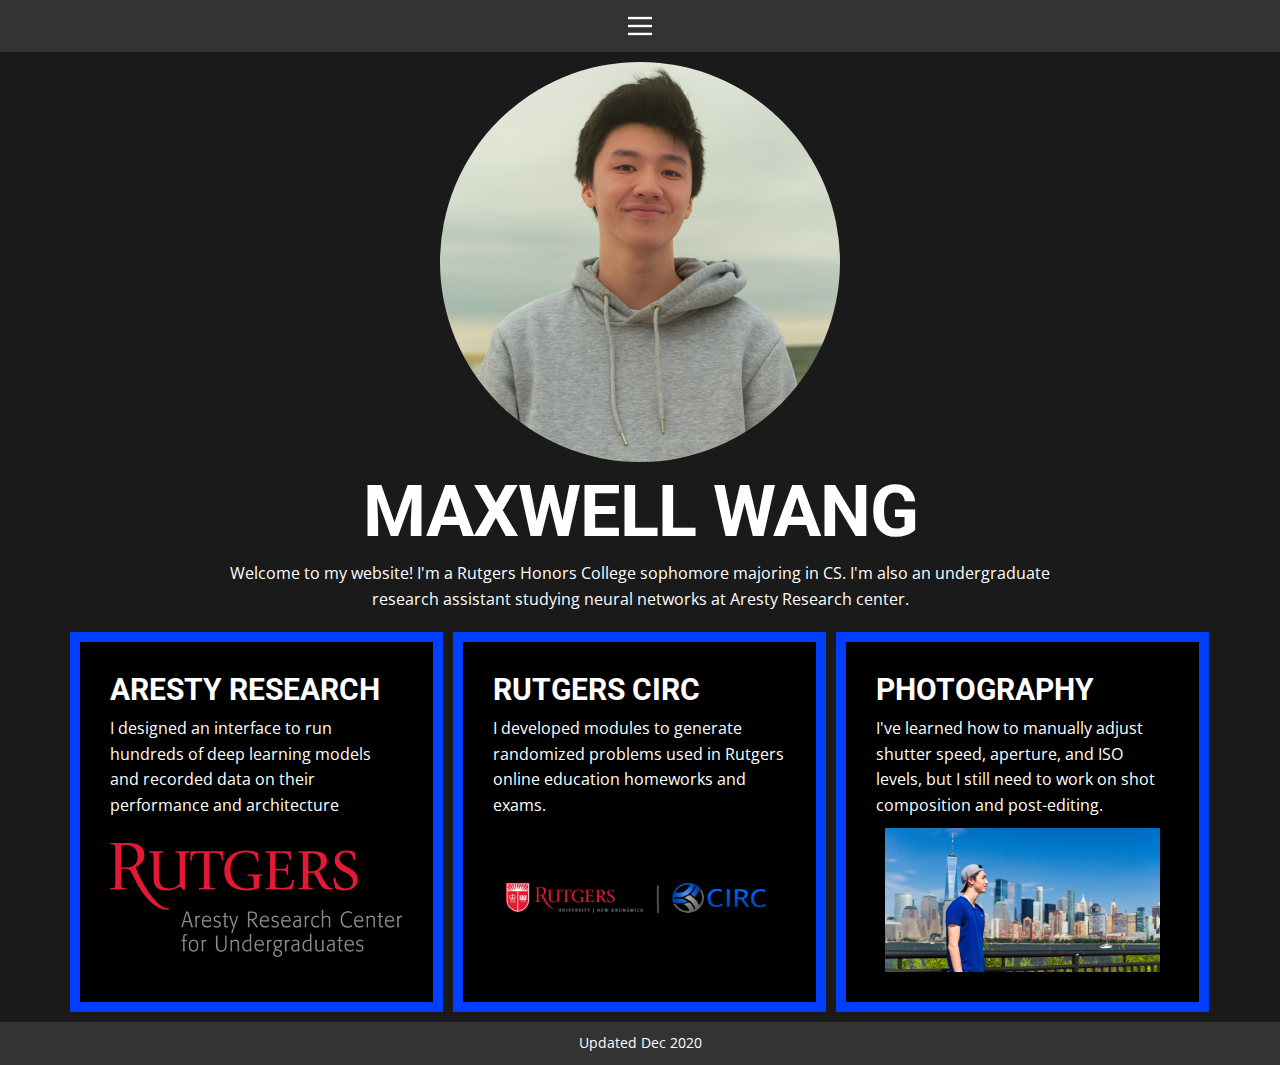
==== commit e2924d60: "changed color scheme and spacing" ====
--- a/index.html
+++ b/index.html
@@ -28,7 +28,7 @@
     <link rel="canonical" href="index.html">
     <meta property="og:url" content="index.html">
   </head>
-  <body data-home-page="Maxwell-Wang.html" data-home-page-title="Maxwell Wang" class="u-body"><header class="u-clearfix u-header u-header" id="sec-c15c"><div class="u-clearfix u-sheet u-valign-middle u-sheet-1">
+  <body data-home-page="Maxwell-Wang.html" data-home-page-title="Maxwell Wang" class="u-body"><header class="u-clearfix u-grey-80 u-header u-header" id="sec-c15c"><div class="u-clearfix u-sheet u-valign-middle u-sheet-1">
         <nav class="u-align-left u-menu u-menu-dropdown u-nav-spacing-25 u-offcanvas u-offcanvas-shift u-menu-1" data-responsive-from="XL">
           <div class="menu-collapse">
             <a class="u-button-style u-nav-link" href="#" style="font-size: calc(1em + 8px);">
@@ -54,7 +54,7 @@
         </nav>
       </div></header>
     <section class="u-align-center u-clearfix u-grey-90 u-section-1" id="sec-17b4">
-      <div class="u-clearfix u-sheet u-sheet-1">
+      <div class="u-clearfix u-sheet u-valign-middle u-sheet-1">
         <div alt="" class="u-align-left u-image u-image-circle u-image-1" src="" data-image-width="3026" data-image-height="3026"></div>
         <h1 class="u-heading-font u-text u-title u-text-1">Maxwell Wang</h1>
         <p class="u-large-text u-text u-text-variant u-text-2">Welcome to my website! I'm a Rutgers Honors College sophomore majoring in CS. I'm also an undergraduate research assistant studying neural networks at Aresty Research center.<br>
@@ -90,7 +90,7 @@
     </section>
     
     
-    <footer class="u-align-center u-clearfix u-footer u-white u-footer" id="sec-4c1a"><div class="u-clearfix u-sheet u-sheet-1">
+    <footer class="u-align-center u-clearfix u-footer u-grey-80 u-footer" id="sec-4c1a"><div class="u-clearfix u-sheet u-sheet-1">
         <p class="u-small-text u-text u-text-variant u-text-1">Updated Dec 2020</p>
       </div></footer>
   </body>
--- a/nicepage.css
+++ b/nicepage.css
@@ -31404,12 +31404,12 @@
 }
 
 .u-header .u-sheet-1 {
-  min-height: 104px;
+  min-height: 52px;
 }
 
 .u-header .u-menu-1 {
   font-family: size-14;
-  margin: 36px auto;
+  margin: 10px auto;
 }
 
 .u-header .u-nav-1 {
@@ -31432,12 +31432,12 @@
 }
 
 .u-footer .u-sheet-1 {
-  min-height: 120px;
+  min-height: 42px;
 }
 
 .u-footer .u-text-1 {
   width: 417px;
-  margin: 49px auto;
+  margin: 10px auto;
 }
 @media (max-width: 1199px) {
   .u-footer .u-sheet-1 {
--- a/Maxwell-Wang.css
+++ b/Maxwell-Wang.css
@@ -3,7 +3,7 @@
 }
 
 .u-section-1 .u-sheet-1 {
-  min-height: 673px;
+  min-height: 569px;
 }
 
 .u-section-1 .u-image-1 {
@@ -11,17 +11,17 @@
   height: 400px;
   background-image: url("images/20201011-IMG_4225.jpg");
   background-position: 50% 50%;
-  margin: 36px auto 0;
+  margin: 10px auto 0;
 }
 
 .u-section-1 .u-text-1 {
   width: 880px;
-  margin: 36px auto 0;
+  margin: 10px auto 0;
 }
 
 .u-section-1 .u-text-2 {
   width: 880px;
-  margin: 36px auto 35px;
+  margin: 10px auto;
 }
 
 @media (max-width: 991px) {
@@ -66,7 +66,7 @@
 }
 
 .u-section-2 .u-sheet-1 {
-  min-height: 452px;
+  min-height: 400px;
 }
 
 .u-section-2 .u-list-1 {
@@ -76,7 +76,7 @@
   grid-gap: 10px 10px;
   height: auto;
   width: 1140px;
-  margin: 36px 0 18px;
+  margin: 10px 0 -8px;
 }
 
 .u-section-2 .u-list-item-1 {
@@ -147,7 +147,7 @@
 
 @media (max-width: 1199px) {
   .u-section-2 .u-sheet-1 {
-    min-height: 385px;
+    min-height: 333px;
   }
 
   .u-section-2 .u-list-1 {
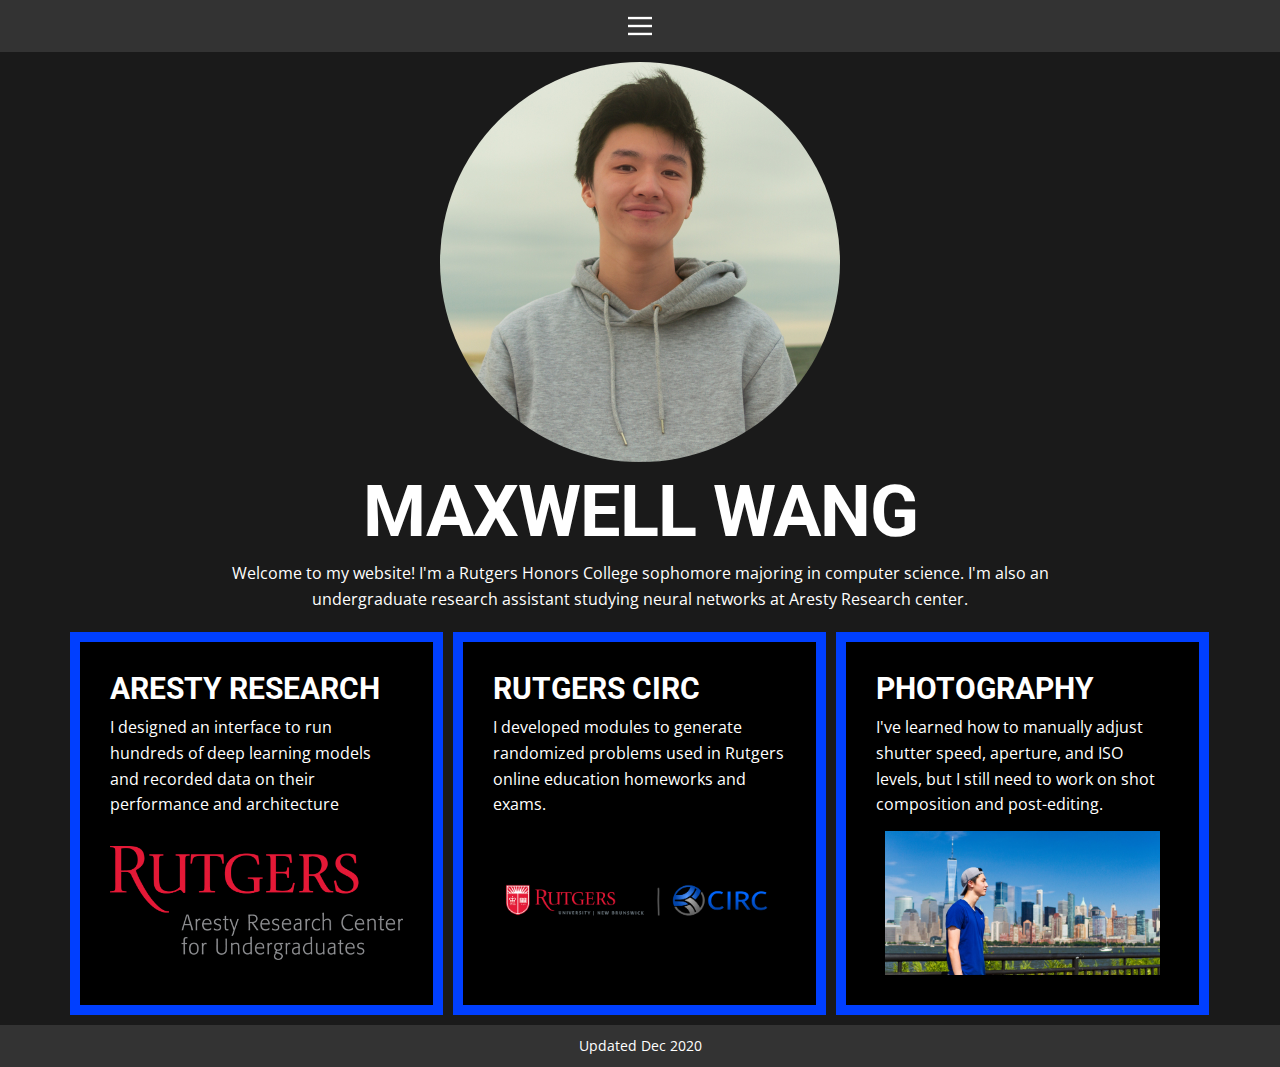
==== commit 86bb9deb: "last tweak for today" ====
--- a/index.html
+++ b/index.html
@@ -57,32 +57,32 @@
       <div class="u-clearfix u-sheet u-valign-middle u-sheet-1">
         <div alt="" class="u-align-left u-image u-image-circle u-image-1" src="" data-image-width="3026" data-image-height="3026"></div>
         <h1 class="u-heading-font u-text u-title u-text-1">Maxwell Wang</h1>
-        <p class="u-large-text u-text u-text-variant u-text-2">Welcome to my website! I'm a Rutgers Honors College sophomore majoring in CS. I'm also an undergraduate research assistant studying neural networks at Aresty Research center.<br>
+        <p class="u-large-text u-text u-text-variant u-text-2">Welcome to my website! I'm a Rutgers Honors College sophomore majoring in computer science. I'm also an undergraduate research assistant studying neural networks at Aresty Research center.<br>
         </p>
       </div>
     </section>
     <section class="u-clearfix u-grey-90 u-section-2" id="sec-00e6">
-      <div class="u-clearfix u-sheet u-sheet-1">
+      <div class="u-clearfix u-sheet u-valign-middle u-sheet-1">
         <div class="u-expanded-width u-list u-repeater u-list-1">
-          <div class="u-black u-border-10 u-border-custom-color-1 u-container-style u-list-item u-repeater-item u-shape-rectangle u-list-item-1" data-animation-name="" data-animation-duration="0" data-animation-delay="0" data-animation-direction="">
-            <div class="u-container-layout u-similar-container u-valign-bottom u-container-layout-1">
+          <div class="u-black u-border-10 u-border-custom-color-1 u-container-style u-list-item u-repeater-item u-shape-rectangle u-list-item-1">
+            <div class="u-container-layout u-similar-container u-container-layout-1">
               <h3 class="u-text u-text-1">Aresty Research</h3>
               <p class="u-text u-text-2">I designed an interface to run hundreds of deep learning models and recorded data on their performance and architecture</p>
-              <img src="images/Aresty_Logo.png" alt="" class="u-image u-image-contain u-image-default u-image-1" data-image-width="980" data-image-height="383">
+              <img src="images/Aresty_Logo.png" alt="" class="u-expanded-width-lg u-expanded-width-md u-expanded-width-sm u-expanded-width-xs u-image u-image-contain u-image-default u-image-1" data-image-width="980" data-image-height="383">
             </div>
           </div>
-          <div class="u-black u-border-10 u-border-custom-color-1 u-container-style u-list-item u-repeater-item u-shape-rectangle u-list-item-2" data-animation-name="" data-animation-duration="0" data-animation-delay="0" data-animation-direction="">
-            <div class="u-container-layout u-similar-container u-valign-bottom u-container-layout-2">
+          <div class="u-black u-border-10 u-border-custom-color-1 u-container-style u-list-item u-repeater-item u-shape-rectangle u-list-item-2">
+            <div class="u-container-layout u-similar-container u-container-layout-2">
               <h3 class="u-text u-text-3">Rutgers CIRC</h3>
               <p class="u-text u-text-4">I developed modules to generate randomized problems used in Rutgers online education homeworks and exams.</p>
-              <img src="images/Rutgers_Circ_Logo.png" alt="" class="u-image u-image-contain u-image-default u-image-2" data-image-width="1600" data-image-height="511">
+              <img src="images/Rutgers_Circ_Logo.png" alt="" class="u-expanded-width-lg u-expanded-width-md u-expanded-width-sm u-expanded-width-xs u-image u-image-contain u-image-default u-image-2" data-image-width="1600" data-image-height="511">
             </div>
           </div>
-          <div class="u-black u-border-10 u-border-custom-color-1 u-container-style u-list-item u-repeater-item u-shape-rectangle u-list-item-3" data-animation-name="" data-animation-duration="0" data-animation-delay="0" data-animation-direction="">
-            <div class="u-container-layout u-similar-container u-valign-bottom u-container-layout-3">
+          <div class="u-black u-border-10 u-border-custom-color-1 u-container-style u-list-item u-repeater-item u-shape-rectangle u-list-item-3">
+            <div class="u-container-layout u-similar-container u-container-layout-3">
               <h3 class="u-text u-text-5">Photography</h3>
               <p class="u-text u-text-6">I've learned how to manually adjust shutter speed, aperture, and ISO levels, but I still need to work on shot composition and post-editing.</p>
-              <img src="images/20200801-IMG_3389.jpg" alt="" class="u-image u-image-contain u-image-default u-image-3">
+              <img src="images/20200801-IMG_3389.jpg" alt="" class="u-expanded-width-lg u-expanded-width-md u-expanded-width-sm u-expanded-width-xs u-image u-image-contain u-image-default u-image-3">
             </div>
           </div>
         </div>
@@ -90,7 +90,7 @@
     </section>
     
     
-    <footer class="u-align-center u-clearfix u-footer u-grey-80 u-footer" id="sec-4c1a"><div class="u-clearfix u-sheet u-sheet-1">
+    <footer class="u-align-center u-clearfix u-footer u-grey-80 u-footer" id="sec-4c1a"><div class="u-clearfix u-sheet u-valign-middle u-sheet-1">
         <p class="u-small-text u-text u-text-variant u-text-1">Updated Dec 2020</p>
       </div></footer>
   </body>
--- a/Maxwell-Wang.css
+++ b/Maxwell-Wang.css
@@ -46,12 +46,13 @@
 
 @media (max-width: 575px) {
   .u-section-1 .u-sheet-1 {
-    min-height: 800px;
+    min-height: 704px;
   }
 
   .u-section-1 .u-image-1 {
     width: 340px;
     height: 340px;
+    margin-top: -86px;
   }
 
   .u-section-1 .u-text-1 {
@@ -75,8 +76,7 @@
   grid-template-rows: auto;
   grid-gap: 10px 10px;
   height: auto;
-  width: 1140px;
-  margin: 10px 0 -8px;
+  margin: 10px 0;
 }
 
 .u-section-2 .u-list-item-1 {
@@ -88,7 +88,7 @@
 }
 
 .u-section-2 .u-text-1 {
-  margin: 0 1px 0 0;
+  margin: 0;
 }
 
 .u-section-2 .u-text-2 {
@@ -96,9 +96,9 @@
 }
 
 .u-section-2 .u-image-1 {
-  width: 292px;
+  width: 293px;
   height: 144px;
-  margin: 10px auto 0;
+  margin: 13px 1px 0 0;
 }
 
 .u-section-2 .u-list-item-2 {
@@ -110,7 +110,7 @@
 }
 
 .u-section-2 .u-text-3 {
-  margin: 0 1px 0 0;
+  margin: 0;
 }
 
 .u-section-2 .u-text-4 {
@@ -118,9 +118,9 @@
 }
 
 .u-section-2 .u-image-2 {
-  width: 292px;
+  width: 293px;
   height: 144px;
-  margin: 10px auto 0;
+  margin: 13px 1px 0 0;
 }
 
 .u-section-2 .u-list-item-3 {
@@ -132,7 +132,7 @@
 }
 
 .u-section-2 .u-text-5 {
-  margin: 0 1px 0 0;
+  margin: 0;
 }
 
 .u-section-2 .u-text-6 {
@@ -140,38 +140,53 @@
 }
 
 .u-section-2 .u-image-3 {
-  width: 292px;
+  width: 293px;
   height: 144px;
-  margin: 10px auto 0;
+  margin: 13px 1px 0 0;
 }
 
 @media (max-width: 1199px) {
   .u-section-2 .u-sheet-1 {
-    min-height: 333px;
+    min-height: 351px;
   }
 
   .u-section-2 .u-list-1 {
     min-height: 313px;
-    grid-template-columns: repeat(3, calc(33.333333333333336% - 7px));
+    margin-right: initial;
+    margin-left: initial;
+  }
+
+  .u-section-2 .u-text-1 {
+    margin-top: 33px;
+  }
+
+  .u-section-2 .u-image-1 {
+    margin-top: 10px;
     margin-right: initial;
     margin-left: initial;
     width: auto;
   }
 
-  .u-section-2 .u-text-1 {
-    margin-left: 11px;
-    margin-right: 11px;
-  }
-
-  .u-section-2 .u-text-3 {
-    margin-left: 11px;
-    margin-right: 11px;
-  }
-
-  .u-section-2 .u-text-5 {
-    margin-top: -609px;
-    margin-left: 11px;
-    margin-right: 11px;
+  .u-section-2 .u-text-3 {
+    margin-top: 33px;
+  }
+
+  .u-section-2 .u-image-2 {
+    margin-top: 10px;
+    margin-right: initial;
+    margin-left: initial;
+    width: auto;
+  }
+
+  .u-section-2 .u-text-5 {
+    margin-top: 33px;
+  }
+
+  .u-section-2 .u-image-3 {
+    margin-top: 10px;
+    margin-right: initial;
+    margin-left: initial;
+    width: auto;
   }
 }
 
@@ -183,7 +198,6 @@
   .u-section-2 .u-list-1 {
     min-height: 719px;
     grid-template-columns: repeat(2, calc(50% - 5.25px));
-    width: auto;
     margin-right: initial;
     margin-left: initial;
   }
@@ -208,7 +222,6 @@
 @media (max-width: 767px) {
   .u-section-2 .u-list-1 {
     grid-template-columns: 100%;
-    width: auto;
     margin-right: initial;
     margin-left: initial;
   }
@@ -231,6 +244,10 @@
 }
 
 @media (max-width: 575px) {
+  .u-section-2 .u-sheet-1 {
+    min-height: 934px;
+  }
+
   .u-section-2 .u-text-1 {
     margin-left: 4px;
     margin-right: 4px;
@@ -242,7 +259,7 @@
   }
 
   .u-section-2 .u-text-5 {
-    margin-top: 1217px;
+    margin-top: 33px;
     margin-left: 4px;
     margin-right: 4px;
   }
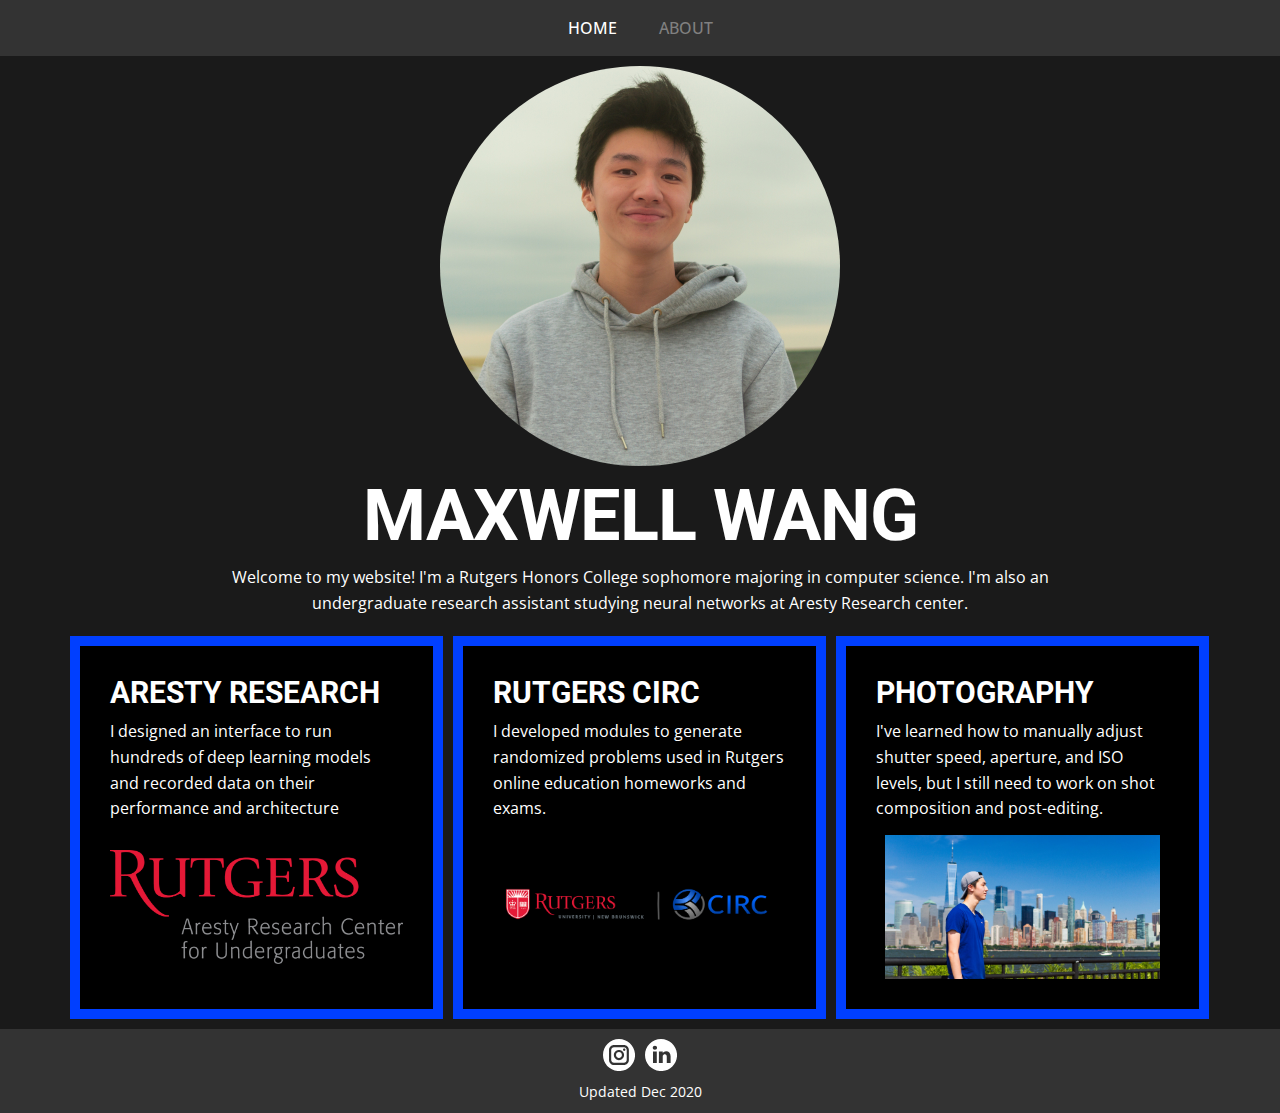
==== commit 249b2f8c: "fixed navigation hopefully" ====
--- a/index.html
+++ b/index.html
@@ -20,7 +20,11 @@
 		"@context": "http://schema.org",
 		"@type": "Organization",
 		"name": "Maxwell",
-		"url": "index.html"
+		"url": "index.html",
+		"sameAs": [
+				"https://www.instagram.com/maxwellwangg",
+				"https://linkedin.com/in/maxwellwang01"
+		]
 }</script>
     <meta property="og:title" content="Maxwell Wang">
     <meta property="og:type" content="website">
@@ -28,24 +32,27 @@
     <link rel="canonical" href="index.html">
     <meta property="og:url" content="index.html">
   </head>
-  <body data-home-page="Maxwell-Wang.html" data-home-page-title="Maxwell Wang" class="u-body"><header class="u-clearfix u-grey-80 u-header u-header" id="sec-c15c"><div class="u-clearfix u-sheet u-valign-middle u-sheet-1">
-        <nav class="u-align-left u-menu u-menu-dropdown u-nav-spacing-25 u-offcanvas u-offcanvas-shift u-menu-1" data-responsive-from="XL">
-          <div class="menu-collapse">
-            <a class="u-button-style u-nav-link" href="#" style="font-size: calc(1em + 8px);">
-              <svg class="u-svg-link" preserveAspectRatio="xMidYMin slice" viewBox="0 0 302 302" style=""><use xmlns:xlink="http://www.w3.org/1999/xlink" xlink:href="#svg-7b92"></use></svg>
-              <svg xmlns="http://www.w3.org/2000/svg" xmlns:xlink="http://www.w3.org/1999/xlink" version="1.1" id="svg-7b92" x="0px" y="0px" viewBox="0 0 302 302" style="enable-background:new 0 0 302 302;" xml:space="preserve" class="u-svg-content"><g><rect y="36" width="302" height="30"></rect><rect y="236" width="302" height="30"></rect><rect y="136" width="302" height="30"></rect>
-</g><g></g><g></g><g></g><g></g><g></g><g></g><g></g><g></g><g></g><g></g><g></g><g></g><g></g><g></g><g></g></svg>
+  <body data-home-page="Maxwell-Wang.html" data-home-page-title="Maxwell Wang" class="u-body"><header class="u-align-left u-clearfix u-grey-80 u-header u-sticky u-header" id="sec-c15c"><div class="u-clearfix u-sheet u-valign-middle u-sheet-1">
+        <nav class="u-menu u-menu-dropdown u-menu-1" data-responsive-from="MD">
+          <div class="menu-collapse" style="font-size: 1rem; letter-spacing: 0px; text-transform: uppercase; font-weight: 500;">
+            <a class="u-button-style u-custom-left-right-menu-spacing u-custom-padding-bottom u-custom-top-bottom-menu-spacing u-nav-link u-text-active-white u-text-grey-50 u-text-hover-white" href="#">
+              <svg><use xmlns:xlink="http://www.w3.org/1999/xlink" xlink:href="#menu-hamburger"></use></svg>
+              <svg version="1.1" xmlns="http://www.w3.org/2000/svg" xmlns:xlink="http://www.w3.org/1999/xlink"><defs><symbol id="menu-hamburger" viewBox="0 0 16 16" style="width: 16px; height: 16px;"><rect y="1" width="16" height="2"></rect><rect y="7" width="16" height="2"></rect><rect y="13" width="16" height="2"></rect>
+</symbol>
+</defs></svg>
             </a>
           </div>
           <div class="u-custom-menu u-nav-container">
-            <ul class="u-nav u-spacing-2 u-unstyled u-nav-1"><li class="u-nav-item"><a class="u-active-black u-border-10 u-border-custom-color-1 u-button-style u-hover-black u-nav-link u-text-active-white u-text-grey-90 u-text-hover-white" href="Maxwell-Wang.html" style="padding: 10px 20px;">Home</a>
+            <ul class="u-nav u-spacing-2 u-unstyled u-nav-1"><li class="u-nav-item"><a class="u-button-style u-nav-link u-text-active-white u-text-grey-50 u-text-hover-white" href="Maxwell-Wang.html" style="padding: 10px 20px;">Home</a>
+</li><li class="u-nav-item"><a class="u-button-style u-nav-link u-text-active-white u-text-grey-50 u-text-hover-white" href="About.html" style="padding: 10px 20px;">About</a>
 </li></ul>
           </div>
           <div class="u-custom-menu u-nav-container-collapse">
-            <div class="u-align-center u-black u-container-style u-inner-container-layout u-opacity u-opacity-95 u-sidenav">
+            <div class="u-black u-container-style u-inner-container-layout u-opacity u-opacity-95 u-sidenav">
               <div class="u-sidenav-overflow">
                 <div class="u-menu-close"></div>
                 <ul class="u-align-center u-nav u-popupmenu-items u-unstyled u-nav-2"><li class="u-nav-item"><a class="u-button-style u-nav-link" href="Maxwell-Wang.html" style="padding: 10px 20px;">Home</a>
+</li><li class="u-nav-item"><a class="u-button-style u-nav-link" href="About.html" style="padding: 10px 20px;">About</a>
 </li></ul>
               </div>
             </div>
@@ -55,7 +62,7 @@
       </div></header>
     <section class="u-align-center u-clearfix u-grey-90 u-section-1" id="sec-17b4">
       <div class="u-clearfix u-sheet u-valign-middle u-sheet-1">
-        <div alt="" class="u-align-left u-image u-image-circle u-image-1" src="" data-image-width="3026" data-image-height="3026"></div>
+        <div alt="" class="u-align-left u-image u-image-circle u-image-1" data-image-width="3026" data-image-height="3026"></div>
         <h1 class="u-heading-font u-text u-title u-text-1">Maxwell Wang</h1>
         <p class="u-large-text u-text u-text-variant u-text-2">Welcome to my website! I'm a Rutgers Honors College sophomore majoring in computer science. I'm also an undergraduate research assistant studying neural networks at Aresty Research center.<br>
         </p>
@@ -71,7 +78,7 @@
               <img src="images/Aresty_Logo.png" alt="" class="u-expanded-width-lg u-expanded-width-md u-expanded-width-sm u-expanded-width-xs u-image u-image-contain u-image-default u-image-1" data-image-width="980" data-image-height="383">
             </div>
           </div>
-          <div class="u-black u-border-10 u-border-custom-color-1 u-container-style u-list-item u-repeater-item u-shape-rectangle u-list-item-2">
+          <div class="u-black u-border-10 u-border-custom-color-1 u-container-style u-custom-background u-list-item u-repeater-item u-shape-rectangle u-list-item-2">
             <div class="u-container-layout u-similar-container u-container-layout-2">
               <h3 class="u-text u-text-3">Rutgers CIRC</h3>
               <p class="u-text u-text-4">I developed modules to generate randomized problems used in Rutgers online education homeworks and exams.</p>
@@ -90,7 +97,13 @@
     </section>
     
     
-    <footer class="u-align-center u-clearfix u-footer u-grey-80 u-footer" id="sec-4c1a"><div class="u-clearfix u-sheet u-valign-middle u-sheet-1">
+    <footer class="u-align-center u-clearfix u-footer u-grey-80 u-footer" id="sec-4c1a"><div class="u-clearfix u-sheet u-sheet-1">
+        <div class="u-social-icons u-spacing-10 u-social-icons-1">
+          <a class="u-social-url" target="_blank" href="https://www.instagram.com/maxwellwangg"><span class="u-icon u-icon-circle u-social-instagram u-social-type-fill u-icon-1"><svg class="u-svg-link" preserveAspectRatio="xMidYMin slice" viewBox="0 0 112 112" style=""><use xmlns:xlink="http://www.w3.org/1999/xlink" xlink:href="#svg-4981"></use></svg><svg xmlns="http://www.w3.org/2000/svg" xmlns:xlink="http://www.w3.org/1999/xlink" version="1.1" xml:space="preserve" class="u-svg-content" viewBox="0 0 112 112" x="0px" y="0px" id="svg-4981"><path d="M56.1,0C25.1,0,0,25.1,0,56.1c0,31,25.1,56.1,56.1,56.1c31,0,56.1-25.1,56.1-56.1C112.2,25.1,87.1,0,56.1,0z M90.6,73.4c0,9.6-7.8,17.5-17.5,17.5H38.6c-9.6,0-17.5-7.9-17.5-17.6V38.8c0-9.6,7.8-17.5,17.5-17.5h34.5c9.6,0,17.5,7.8,17.5,17.5 V73.4z"></path><path d="M73.1,28.9H38.6c-5.4,0-9.9,4.4-9.9,9.9v34.5c0,5.4,4.4,9.9,9.9,9.9h34.5c5.4,0,9.9-4.4,9.9-9.9V38.8 C83,33.4,78.6,28.9,73.1,28.9z M55.9,74C46,74,38,66,38,56.1c0-9.9,8-17.9,17.9-17.9c9.9,0,17.9,8,17.9,17.9 C73.8,66,65.8,74,55.9,74z M74.3,41.9c-2.3,0-4.2-1.9-4.2-4.2s1.9-4.2,4.2-4.2c2.3,0,4.2,1.9,4.2,4.2S76.6,41.9,74.3,41.9z"></path><path d="M55.9,45.8c-5.7,0-10.4,4.6-10.3,10.3c0,5.7,4.6,10.3,10.3,10.3s10.3-4.6,10.3-10.3 C66.2,50.4,61.6,45.8,55.9,45.8z"></path></svg></span>
+          </a>
+          <a class="u-social-url" target="_blank" href="https://linkedin.com/in/maxwellwang01"><span class="u-icon u-icon-circle u-social-linkedin u-social-type-fill u-icon-2"><svg class="u-svg-link" preserveAspectRatio="xMidYMin slice" viewBox="0 0 112 112" style=""><use xmlns:xlink="http://www.w3.org/1999/xlink" xlink:href="#svg-a069"></use></svg><svg xmlns="http://www.w3.org/2000/svg" xmlns:xlink="http://www.w3.org/1999/xlink" version="1.1" xml:space="preserve" class="u-svg-content" viewBox="0 0 112 112" x="0px" y="0px" id="svg-a069"><path d="M62.1,49.3v-0.1C62.1,49.2,62,49.2,62.1,49.3L62.1,49.3z"></path><path d="M56.1,0C25.1,0,0,25.1,0,56.1s25.1,56.1,56.1,56.1c31,0,56.1-25.1,56.1-56.1S87.1,0,56.1,0z M41.3,83.7H27.9 V43.4h13.4V83.7z M34.6,37.9L34.6,37.9c-4.6,0-7.5-3.1-7.5-7c0-4,3-7,7.6-7c4.6,0,7.4,3,7.5,7C42.2,34.8,39.2,37.9,34.6,37.9z M89.6,83.7H76.2V62.2c0-5.4-1.9-9.1-6.8-9.1c-3.7,0-5.9,2.5-6.9,4.9c-0.4,0.9-0.4,2.1-0.4,3.3v22.5H48.7c0,0,0.2-36.5,0-40.3h13.4 v5.7c1.8-2.7,5-6.7,12.1-6.7c8.8,0,15.4,5.8,15.4,18.1V83.7z"></path></svg></span>
+          </a>
+        </div>
         <p class="u-small-text u-text u-text-variant u-text-1">Updated Dec 2020</p>
       </div></footer>
   </body>
--- a/nicepage.css
+++ b/nicepage.css
@@ -31404,35 +31404,51 @@
 }
 
 .u-header .u-sheet-1 {
-  min-height: 52px;
+  min-height: 56px;
 }
 
 .u-header .u-menu-1 {
-  font-family: size-14;
   margin: 10px auto;
 }
 
 .u-header .u-nav-1 {
   font-size: 1rem;
+  letter-spacing: 0px;
+  text-transform: uppercase;
+  font-weight: 500;
+  background-image: none;
 }
 
 .u-header .u-nav-2 {
-  font-size: 1rem;
-}
-
-
-@media (max-width: 767px) {
-  .u-header .u-sheet-1 {
-    min-height: auto;
-  }
-}
+  font-size: 1.25rem;
+}
+
+
+
 
 .u-footer {
   background-image: none;
 }
 
 .u-footer .u-sheet-1 {
-  min-height: 42px;
+  min-height: 84px;
+}
+
+.u-footer .u-social-icons-1 {
+  white-space: nowrap;
+  height: 32px;
+  min-height: 16px;
+  width: 74px;
+  min-width: 42px;
+  margin: 10px auto 0;
+}
+
+.u-footer .u-icon-1 {
+  height: 32px;
+}
+
+.u-footer .u-icon-2 {
+  height: 32px;
 }
 
 .u-footer .u-text-1 {
--- a/Maxwell-Wang.css
+++ b/Maxwell-Wang.css
@@ -75,12 +75,12 @@
   grid-template-columns: calc(33.3333% - 7px) calc(33.3333% - 7px) calc(33.3333% - 7px);
   grid-template-rows: auto;
   grid-gap: 10px 10px;
-  height: auto;
   margin: 10px 0;
 }
 
 .u-section-2 .u-list-item-1 {
   background-position: 50% 50%;
+  animation-duration: 1000ms;
 }
 
 .u-section-2 .u-container-layout-1 {
@@ -103,6 +103,7 @@
 
 .u-section-2 .u-list-item-2 {
   background-position: 50% 50%;
+  animation-duration: 1000ms;
 }
 
 .u-section-2 .u-container-layout-2 {
@@ -125,6 +126,7 @@
 
 .u-section-2 .u-list-item-3 {
   background-position: 50% 50%;
+  animation-duration: 1000ms;
 }
 
 .u-section-2 .u-container-layout-3 {
@@ -152,38 +154,27 @@
 
   .u-section-2 .u-list-1 {
     min-height: 313px;
-    margin-right: initial;
-    margin-left: initial;
-  }
-
-  .u-section-2 .u-text-1 {
-    margin-top: 33px;
+    height: auto;
+    margin-right: initial;
+    margin-left: initial;
   }
 
   .u-section-2 .u-image-1 {
-    margin-top: 10px;
+    margin-top: 43px;
     margin-right: initial;
     margin-left: initial;
     width: auto;
   }
 
-  .u-section-2 .u-text-3 {
-    margin-top: 33px;
-  }
-
   .u-section-2 .u-image-2 {
-    margin-top: 10px;
+    margin-top: 43px;
     margin-right: initial;
     margin-left: initial;
     width: auto;
   }
 
-  .u-section-2 .u-text-5 {
-    margin-top: 33px;
-  }
-
   .u-section-2 .u-image-3 {
-    margin-top: 10px;
+    margin-top: 43px;
     margin-right: initial;
     margin-left: initial;
     width: auto;
@@ -201,22 +192,6 @@
     margin-right: initial;
     margin-left: initial;
   }
-
-  .u-section-2 .u-text-1 {
-    margin-left: 8px;
-    margin-right: 8px;
-  }
-
-  .u-section-2 .u-text-3 {
-    margin-left: 8px;
-    margin-right: 8px;
-  }
-
-  .u-section-2 .u-text-5 {
-    margin-top: 608px;
-    margin-left: 8px;
-    margin-right: 8px;
-  }
 }
 
 @media (max-width: 767px) {
@@ -225,42 +200,10 @@
     margin-right: initial;
     margin-left: initial;
   }
-
-  .u-section-2 .u-text-1 {
-    margin-left: 6px;
-    margin-right: 6px;
-  }
-
-  .u-section-2 .u-text-3 {
-    margin-left: 6px;
-    margin-right: 6px;
-  }
-
-  .u-section-2 .u-text-5 {
-    margin-top: 1259px;
-    margin-left: 6px;
-    margin-right: 6px;
-  }
 }
 
 @media (max-width: 575px) {
   .u-section-2 .u-sheet-1 {
     min-height: 934px;
   }
-
-  .u-section-2 .u-text-1 {
-    margin-left: 4px;
-    margin-right: 4px;
-  }
-
-  .u-section-2 .u-text-3 {
-    margin-left: 4px;
-    margin-right: 4px;
-  }
-
-  .u-section-2 .u-text-5 {
-    margin-top: 33px;
-    margin-left: 4px;
-    margin-right: 4px;
-  }
 }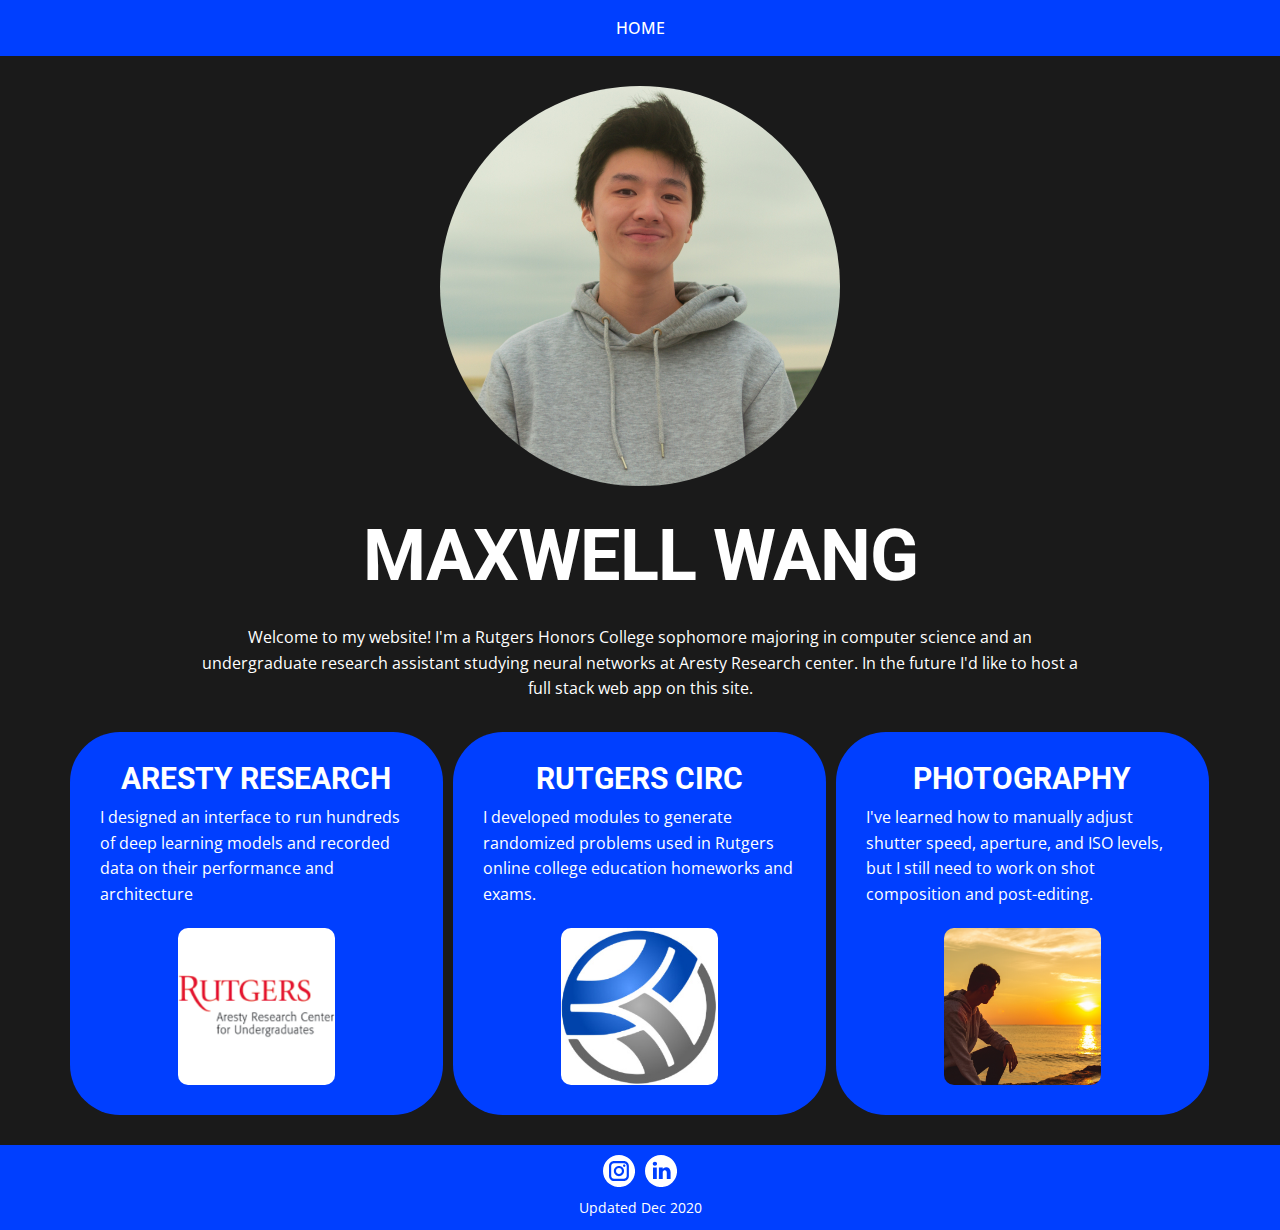
==== commit 5540287d: "c" ====
--- a/index.html
+++ b/index.html
@@ -32,10 +32,10 @@
     <link rel="canonical" href="index.html">
     <meta property="og:url" content="index.html">
   </head>
-  <body data-home-page="Maxwell-Wang.html" data-home-page-title="Maxwell Wang" class="u-body"><header class="u-align-left u-clearfix u-grey-80 u-header u-sticky u-header" id="sec-c15c"><div class="u-clearfix u-sheet u-valign-middle u-sheet-1">
+  <body data-home-page="Maxwell-Wang.html" data-home-page-title="Maxwell Wang" class="u-body"><header class="u-align-left u-clearfix u-custom-color-1 u-header u-sticky u-header" id="sec-c15c"><div class="u-clearfix u-sheet u-valign-middle u-sheet-1">
         <nav class="u-menu u-menu-dropdown u-menu-1" data-responsive-from="MD">
           <div class="menu-collapse" style="font-size: 1rem; letter-spacing: 0px; text-transform: uppercase; font-weight: 500;">
-            <a class="u-button-style u-custom-left-right-menu-spacing u-custom-padding-bottom u-custom-top-bottom-menu-spacing u-nav-link u-text-active-white u-text-grey-50 u-text-hover-white" href="#">
+            <a class="u-button-style u-custom-left-right-menu-spacing u-custom-padding-bottom u-custom-text-color u-custom-top-bottom-menu-spacing u-nav-link u-text-active-white u-text-grey-25 u-text-hover-white" href="#">
               <svg><use xmlns:xlink="http://www.w3.org/1999/xlink" xlink:href="#menu-hamburger"></use></svg>
               <svg version="1.1" xmlns="http://www.w3.org/2000/svg" xmlns:xlink="http://www.w3.org/1999/xlink"><defs><symbol id="menu-hamburger" viewBox="0 0 16 16" style="width: 16px; height: 16px;"><rect y="1" width="16" height="2"></rect><rect y="7" width="16" height="2"></rect><rect y="13" width="16" height="2"></rect>
 </symbol>
@@ -43,8 +43,7 @@
             </a>
           </div>
           <div class="u-custom-menu u-nav-container">
-            <ul class="u-nav u-spacing-2 u-unstyled u-nav-1"><li class="u-nav-item"><a class="u-button-style u-nav-link u-text-active-white u-text-grey-50 u-text-hover-white" href="Maxwell-Wang.html" style="padding: 10px 20px;">Home</a>
-</li><li class="u-nav-item"><a class="u-button-style u-nav-link u-text-active-white u-text-grey-50 u-text-hover-white" href="About.html" style="padding: 10px 20px;">About</a>
+            <ul class="u-nav u-spacing-2 u-unstyled u-nav-1"><li class="u-nav-item"><a class="u-button-style u-nav-link u-text-active-white u-text-grey-25 u-text-hover-white" href="Maxwell-Wang.html" style="padding: 10px 20px;">Home</a>
 </li></ul>
           </div>
           <div class="u-custom-menu u-nav-container-collapse">
@@ -52,7 +51,6 @@
               <div class="u-sidenav-overflow">
                 <div class="u-menu-close"></div>
                 <ul class="u-align-center u-nav u-popupmenu-items u-unstyled u-nav-2"><li class="u-nav-item"><a class="u-button-style u-nav-link" href="Maxwell-Wang.html" style="padding: 10px 20px;">Home</a>
-</li><li class="u-nav-item"><a class="u-button-style u-nav-link" href="About.html" style="padding: 10px 20px;">About</a>
 </li></ul>
               </div>
             </div>
@@ -61,35 +59,35 @@
         </nav>
       </div></header>
     <section class="u-align-center u-clearfix u-grey-90 u-section-1" id="sec-17b4">
-      <div class="u-clearfix u-sheet u-valign-middle u-sheet-1">
+      <div class="u-clearfix u-sheet u-sheet-1">
         <div alt="" class="u-align-left u-image u-image-circle u-image-1" data-image-width="3026" data-image-height="3026"></div>
         <h1 class="u-heading-font u-text u-title u-text-1">Maxwell Wang</h1>
-        <p class="u-large-text u-text u-text-variant u-text-2">Welcome to my website! I'm a Rutgers Honors College sophomore majoring in computer science. I'm also an undergraduate research assistant studying neural networks at Aresty Research center.<br>
+        <p class="u-large-text u-text u-text-variant u-text-2">Welcome to my website! I'm a Rutgers Honors College sophomore majoring in computer science and an undergraduate research assistant studying neural networks at Aresty Research center. In the future I'd like to host a full stack web app on this site.<br>
         </p>
       </div>
     </section>
     <section class="u-clearfix u-grey-90 u-section-2" id="sec-00e6">
-      <div class="u-clearfix u-sheet u-valign-middle u-sheet-1">
+      <div class="u-clearfix u-sheet u-sheet-1">
         <div class="u-expanded-width u-list u-repeater u-list-1">
-          <div class="u-black u-border-10 u-border-custom-color-1 u-container-style u-list-item u-repeater-item u-shape-rectangle u-list-item-1">
-            <div class="u-container-layout u-similar-container u-container-layout-1">
-              <h3 class="u-text u-text-1">Aresty Research</h3>
-              <p class="u-text u-text-2">I designed an interface to run hundreds of deep learning models and recorded data on their performance and architecture</p>
-              <img src="images/Aresty_Logo.png" alt="" class="u-expanded-width-lg u-expanded-width-md u-expanded-width-sm u-expanded-width-xs u-image u-image-contain u-image-default u-image-1" data-image-width="980" data-image-height="383">
+          <div class="u-container-style u-custom-color-1 u-list-item u-radius-50 u-repeater-item u-shape-round u-list-item-1">
+            <div class="u-container-layout u-similar-container u-valign-middle u-container-layout-1">
+              <h3 class="u-align-center u-text u-text-1">Aresty Research</h3>
+              <p class="u-align-left u-text u-text-2">I designed an interface to run hundreds of deep learning models and recorded data on their performance and architecture</p>
+              <img src="images/aresty.png" alt="" class="u-image u-image-round u-preserve-proportions u-radius-10 u-image-1" data-image-width="200" data-image-height="200">
             </div>
           </div>
-          <div class="u-black u-border-10 u-border-custom-color-1 u-container-style u-custom-background u-list-item u-repeater-item u-shape-rectangle u-list-item-2">
-            <div class="u-container-layout u-similar-container u-container-layout-2">
-              <h3 class="u-text u-text-3">Rutgers CIRC</h3>
-              <p class="u-text u-text-4">I developed modules to generate randomized problems used in Rutgers online education homeworks and exams.</p>
-              <img src="images/Rutgers_Circ_Logo.png" alt="" class="u-expanded-width-lg u-expanded-width-md u-expanded-width-sm u-expanded-width-xs u-image u-image-contain u-image-default u-image-2" data-image-width="1600" data-image-height="511">
+          <div class="u-container-style u-custom-color-1 u-list-item u-radius-50 u-repeater-item u-shape-round u-list-item-2">
+            <div class="u-container-layout u-similar-container u-valign-middle u-container-layout-2">
+              <h3 class="u-align-center u-text u-text-3">Rutgers CIRC</h3>
+              <p class="u-align-left u-text u-text-4">I developed modules to generate randomized problems used in Rutgers online college education homeworks and exams.</p>
+              <img src="images/circ.jpg" alt="" class="u-image u-image-round u-preserve-proportions u-radius-10 u-image-2" data-image-width="267" data-image-height="272">
             </div>
           </div>
-          <div class="u-black u-border-10 u-border-custom-color-1 u-container-style u-list-item u-repeater-item u-shape-rectangle u-list-item-3">
-            <div class="u-container-layout u-similar-container u-container-layout-3">
-              <h3 class="u-text u-text-5">Photography</h3>
-              <p class="u-text u-text-6">I've learned how to manually adjust shutter speed, aperture, and ISO levels, but I still need to work on shot composition and post-editing.</p>
-              <img src="images/20200801-IMG_3389.jpg" alt="" class="u-expanded-width-lg u-expanded-width-md u-expanded-width-sm u-expanded-width-xs u-image u-image-contain u-image-default u-image-3">
+          <div class="u-container-style u-custom-color-1 u-list-item u-radius-50 u-repeater-item u-shape-round u-list-item-3">
+            <div class="u-container-layout u-similar-container u-valign-middle u-container-layout-3">
+              <h3 class="u-align-center u-text u-text-5">Photography</h3>
+              <p class="u-align-left u-text u-text-6">I've learned how to manually adjust shutter speed, aperture, and ISO levels, but I still need to work on shot composition and post-editing.</p>
+              <img src="images/20200828-IMG_3949.jpg" alt="" class="u-image u-image-round u-preserve-proportions u-radius-10 u-image-3" data-image-width="1600" data-image-height="1067">
             </div>
           </div>
         </div>
@@ -97,7 +95,7 @@
     </section>
     
     
-    <footer class="u-align-center u-clearfix u-footer u-grey-80 u-footer" id="sec-4c1a"><div class="u-clearfix u-sheet u-sheet-1">
+    <footer class="u-align-center u-clearfix u-custom-color-1 u-footer u-footer" id="sec-4c1a"><div class="u-clearfix u-sheet u-sheet-1">
         <div class="u-social-icons u-spacing-10 u-social-icons-1">
           <a class="u-social-url" target="_blank" href="https://www.instagram.com/maxwellwangg"><span class="u-icon u-icon-circle u-social-instagram u-social-type-fill u-icon-1"><svg class="u-svg-link" preserveAspectRatio="xMidYMin slice" viewBox="0 0 112 112" style=""><use xmlns:xlink="http://www.w3.org/1999/xlink" xlink:href="#svg-4981"></use></svg><svg xmlns="http://www.w3.org/2000/svg" xmlns:xlink="http://www.w3.org/1999/xlink" version="1.1" xml:space="preserve" class="u-svg-content" viewBox="0 0 112 112" x="0px" y="0px" id="svg-4981"><path d="M56.1,0C25.1,0,0,25.1,0,56.1c0,31,25.1,56.1,56.1,56.1c31,0,56.1-25.1,56.1-56.1C112.2,25.1,87.1,0,56.1,0z M90.6,73.4c0,9.6-7.8,17.5-17.5,17.5H38.6c-9.6,0-17.5-7.9-17.5-17.6V38.8c0-9.6,7.8-17.5,17.5-17.5h34.5c9.6,0,17.5,7.8,17.5,17.5 V73.4z"></path><path d="M73.1,28.9H38.6c-5.4,0-9.9,4.4-9.9,9.9v34.5c0,5.4,4.4,9.9,9.9,9.9h34.5c5.4,0,9.9-4.4,9.9-9.9V38.8 C83,33.4,78.6,28.9,73.1,28.9z M55.9,74C46,74,38,66,38,56.1c0-9.9,8-17.9,17.9-17.9c9.9,0,17.9,8,17.9,17.9 C73.8,66,65.8,74,55.9,74z M74.3,41.9c-2.3,0-4.2-1.9-4.2-4.2s1.9-4.2,4.2-4.2c2.3,0,4.2,1.9,4.2,4.2S76.6,41.9,74.3,41.9z"></path><path d="M55.9,45.8c-5.7,0-10.4,4.6-10.3,10.3c0,5.7,4.6,10.3,10.3,10.3s10.3-4.6,10.3-10.3 C66.2,50.4,61.6,45.8,55.9,45.8z"></path></svg></span>
           </a>
--- a/Maxwell-Wang.css
+++ b/Maxwell-Wang.css
@@ -3,7 +3,7 @@
 }
 
 .u-section-1 .u-sheet-1 {
-  min-height: 569px;
+  min-height: 644px;
 }
 
 .u-section-1 .u-image-1 {
@@ -11,17 +11,17 @@
   height: 400px;
   background-image: url("images/20201011-IMG_4225.jpg");
   background-position: 50% 50%;
-  margin: 10px auto 0;
+  margin: 30px auto 0;
 }
 
 .u-section-1 .u-text-1 {
   width: 880px;
-  margin: 10px auto 0;
+  margin: 30px auto 0;
 }
 
 .u-section-1 .u-text-2 {
   width: 880px;
-  margin: 10px auto;
+  margin: 30px auto 0;
 }
 
 @media (max-width: 991px) {
@@ -52,7 +52,6 @@
   .u-section-1 .u-image-1 {
     width: 340px;
     height: 340px;
-    margin-top: -86px;
   }
 
   .u-section-1 .u-text-1 {
@@ -67,7 +66,7 @@
 }
 
 .u-section-2 .u-sheet-1 {
-  min-height: 400px;
+  min-height: 440px;
 }
 
 .u-section-2 .u-list-1 {
@@ -75,7 +74,8 @@
   grid-template-columns: calc(33.3333% - 7px) calc(33.3333% - 7px) calc(33.3333% - 7px);
   grid-template-rows: auto;
   grid-gap: 10px 10px;
-  margin: 10px 0;
+  height: auto;
+  margin: 30px 0;
 }
 
 .u-section-2 .u-list-item-1 {
@@ -88,6 +88,7 @@
 }
 
 .u-section-2 .u-text-1 {
+  text-decoration: none solid rgb(255, 255, 255);
   margin: 0;
 }
 
@@ -96,14 +97,14 @@
 }
 
 .u-section-2 .u-image-1 {
-  width: 293px;
-  height: 144px;
-  margin: 13px 1px 0 0;
+  width: 157px;
+  height: 157px;
+  margin: 21px auto 0;
 }
 
 .u-section-2 .u-list-item-2 {
-  background-position: 50% 50%;
   animation-duration: 1000ms;
+  background-position: 50% 50%;
 }
 
 .u-section-2 .u-container-layout-2 {
@@ -111,6 +112,7 @@
 }
 
 .u-section-2 .u-text-3 {
+  text-decoration: none solid rgb(255, 255, 255);
   margin: 0;
 }
 
@@ -119,14 +121,14 @@
 }
 
 .u-section-2 .u-image-2 {
-  width: 293px;
-  height: 144px;
-  margin: 13px 1px 0 0;
+  width: 157px;
+  height: 157px;
+  margin: 21px auto 0;
 }
 
 .u-section-2 .u-list-item-3 {
-  background-position: 50% 50%;
   animation-duration: 1000ms;
+  background-position: 50% 50%;
 }
 
 .u-section-2 .u-container-layout-3 {
@@ -134,6 +136,7 @@
 }
 
 .u-section-2 .u-text-5 {
+  text-decoration: none solid rgb(255, 255, 255);
   margin: 0;
 }
 
@@ -142,48 +145,27 @@
 }
 
 .u-section-2 .u-image-3 {
-  width: 293px;
-  height: 144px;
-  margin: 13px 1px 0 0;
+  width: 157px;
+  height: 157px;
+  margin: 21px auto 0;
 }
 
 @media (max-width: 1199px) {
   .u-section-2 .u-sheet-1 {
-    min-height: 351px;
+    min-height: 373px;
   }
 
   .u-section-2 .u-list-1 {
     min-height: 313px;
-    height: auto;
+    grid-template-columns: repeat(3, calc(33.333333333333336% - 7px));
     margin-right: initial;
     margin-left: initial;
   }
-
-  .u-section-2 .u-image-1 {
-    margin-top: 43px;
-    margin-right: initial;
-    margin-left: initial;
-    width: auto;
-  }
-
-  .u-section-2 .u-image-2 {
-    margin-top: 43px;
-    margin-right: initial;
-    margin-left: initial;
-    width: auto;
-  }
-
-  .u-section-2 .u-image-3 {
-    margin-top: 43px;
-    margin-right: initial;
-    margin-left: initial;
-    width: auto;
-  }
 }
 
 @media (max-width: 991px) {
   .u-section-2 .u-sheet-1 {
-    min-height: 916px;
+    min-height: 779px;
   }
 
   .u-section-2 .u-list-1 {
@@ -200,10 +182,19 @@
     margin-right: initial;
     margin-left: initial;
   }
-}
-
-@media (max-width: 575px) {
-  .u-section-2 .u-sheet-1 {
-    min-height: 934px;
+
+  .u-section-2 .u-container-layout-1 {
+    padding-left: 10px;
+    padding-right: 10px;
+  }
+
+  .u-section-2 .u-container-layout-2 {
+    padding-left: 10px;
+    padding-right: 10px;
+  }
+
+  .u-section-2 .u-container-layout-3 {
+    padding-left: 10px;
+    padding-right: 10px;
   }
 }